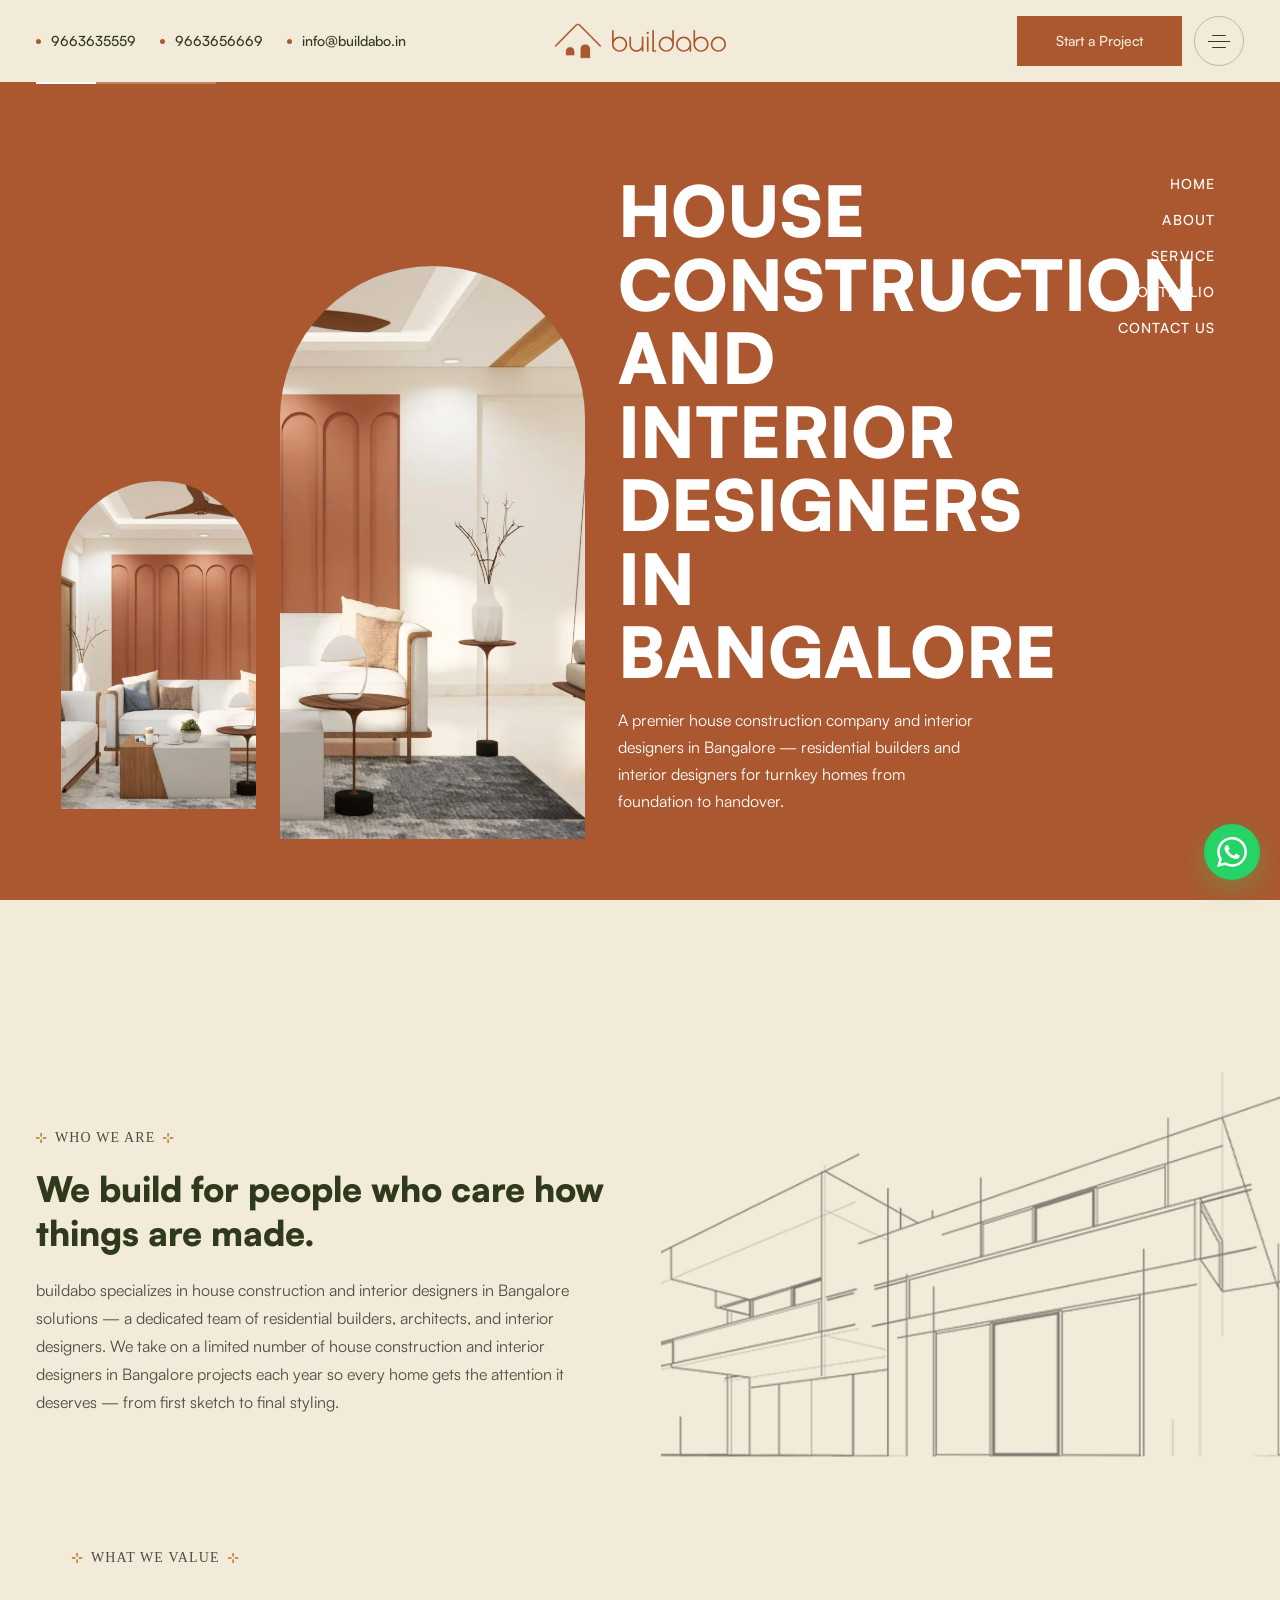
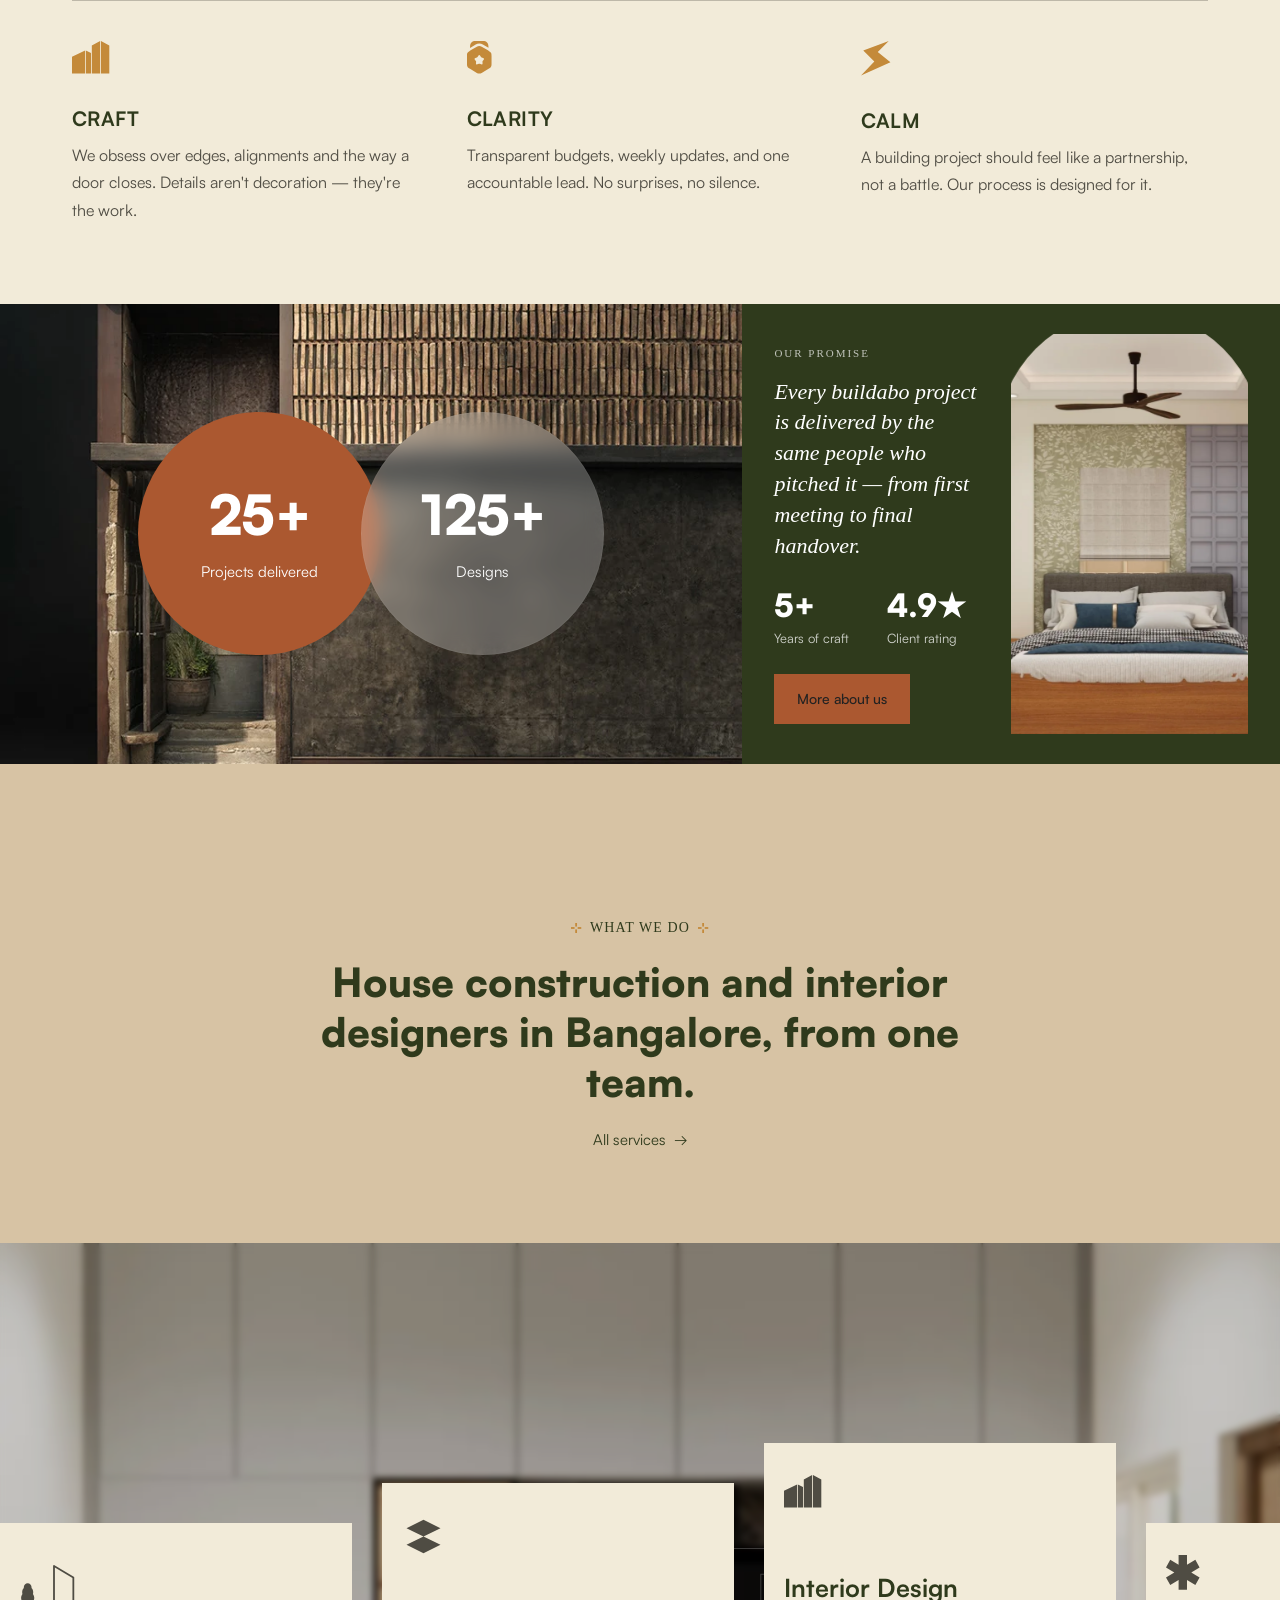
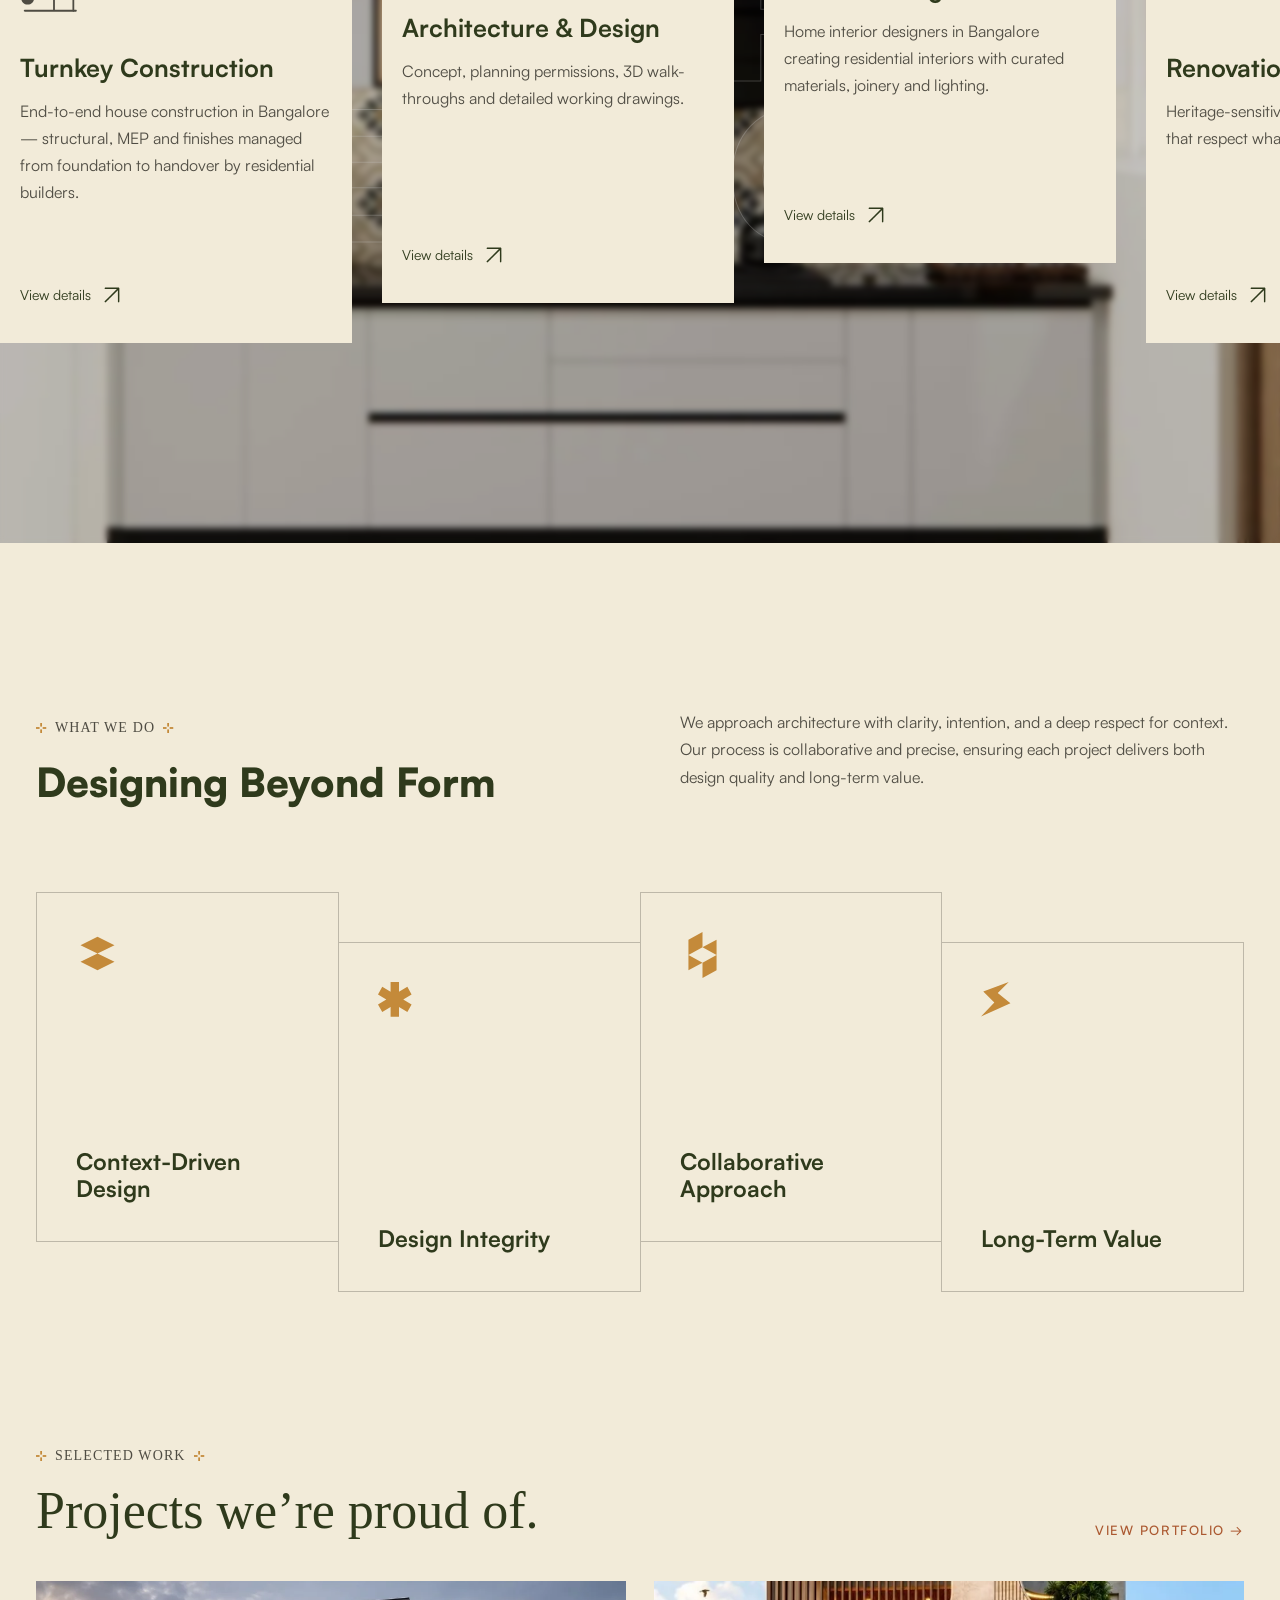
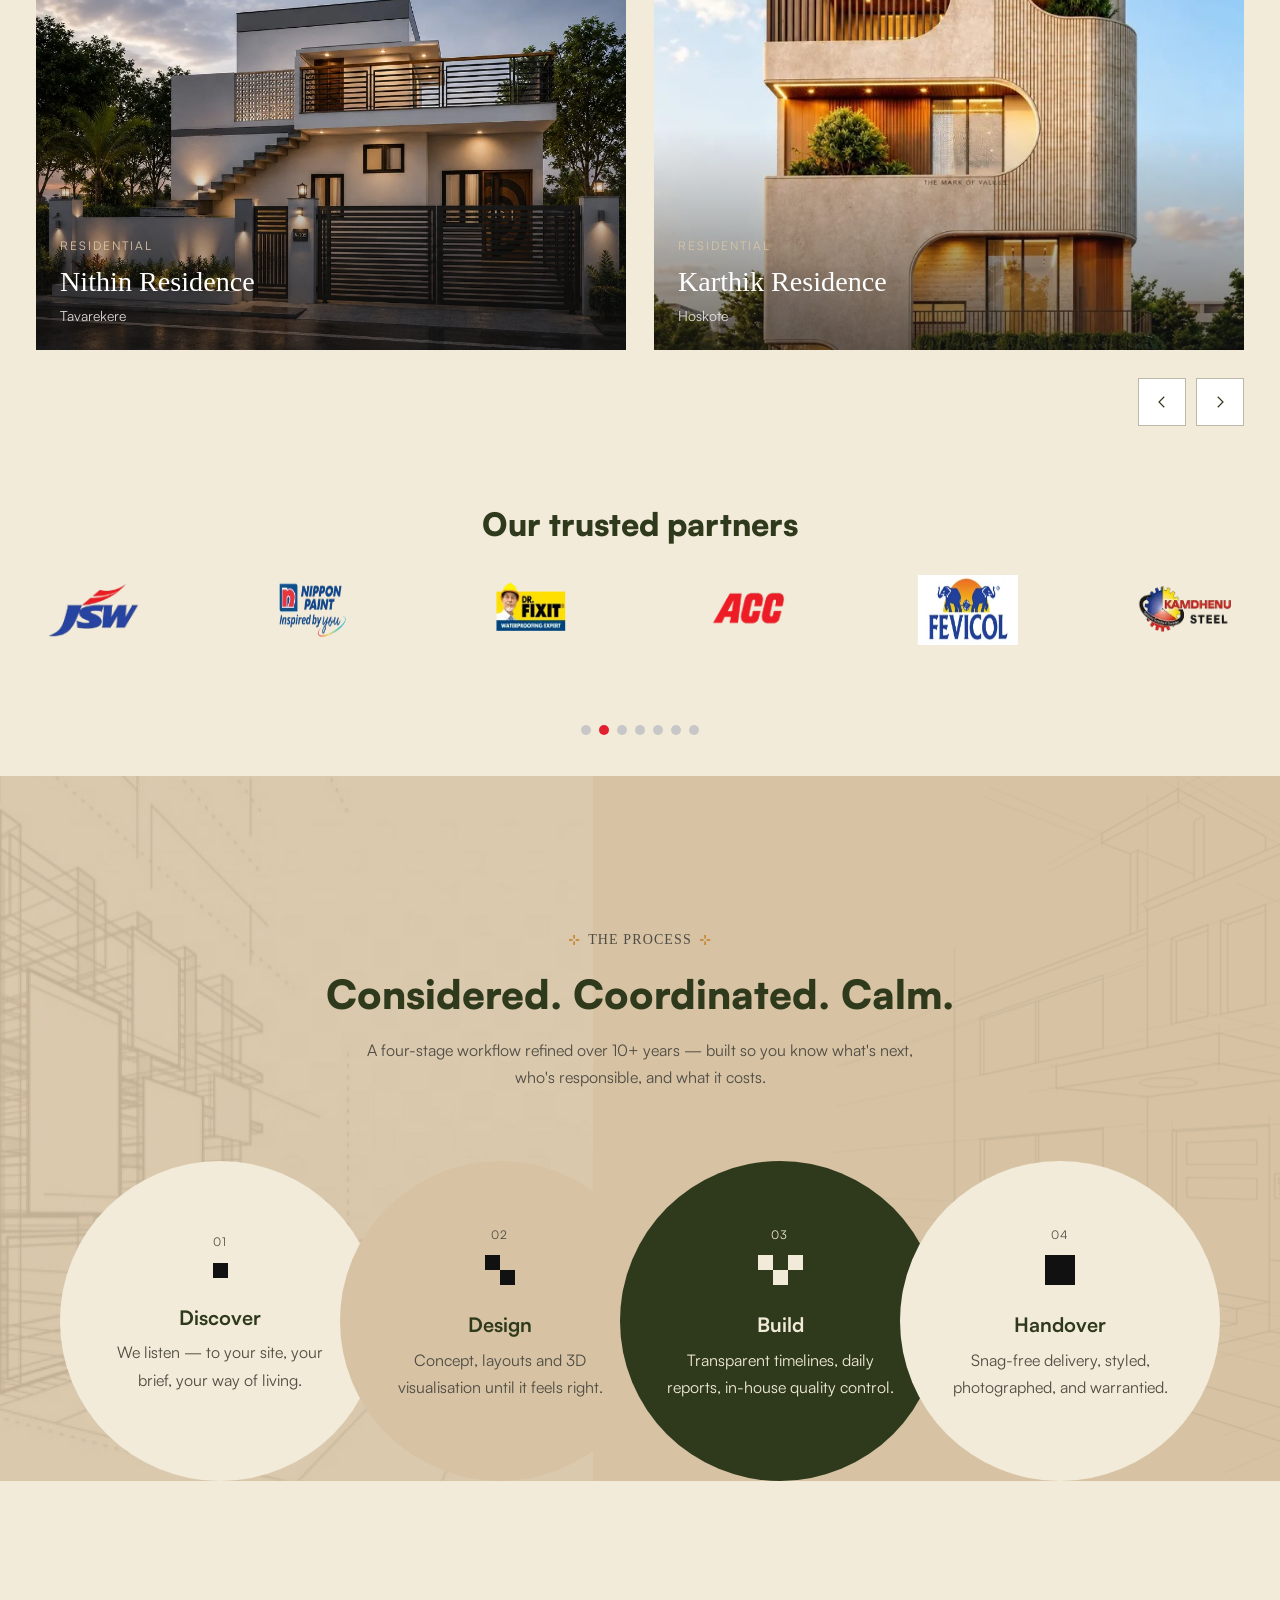
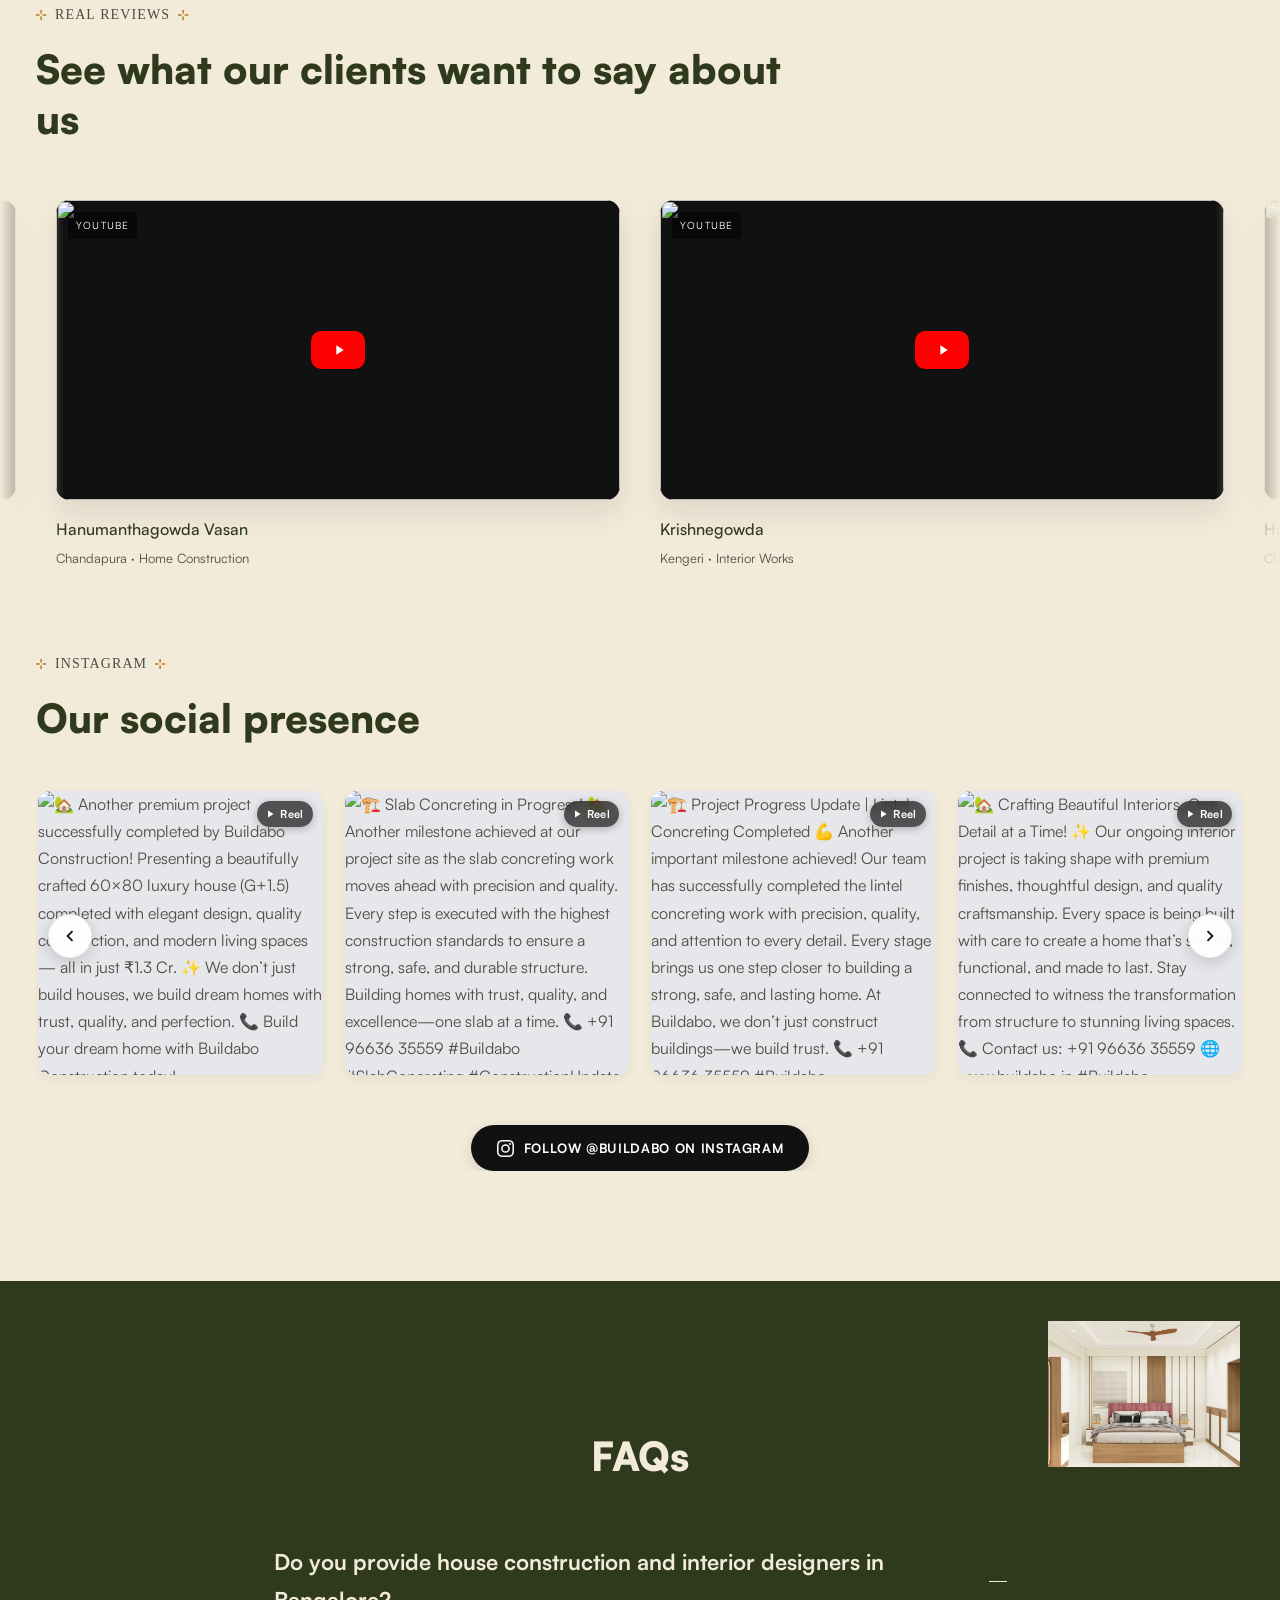
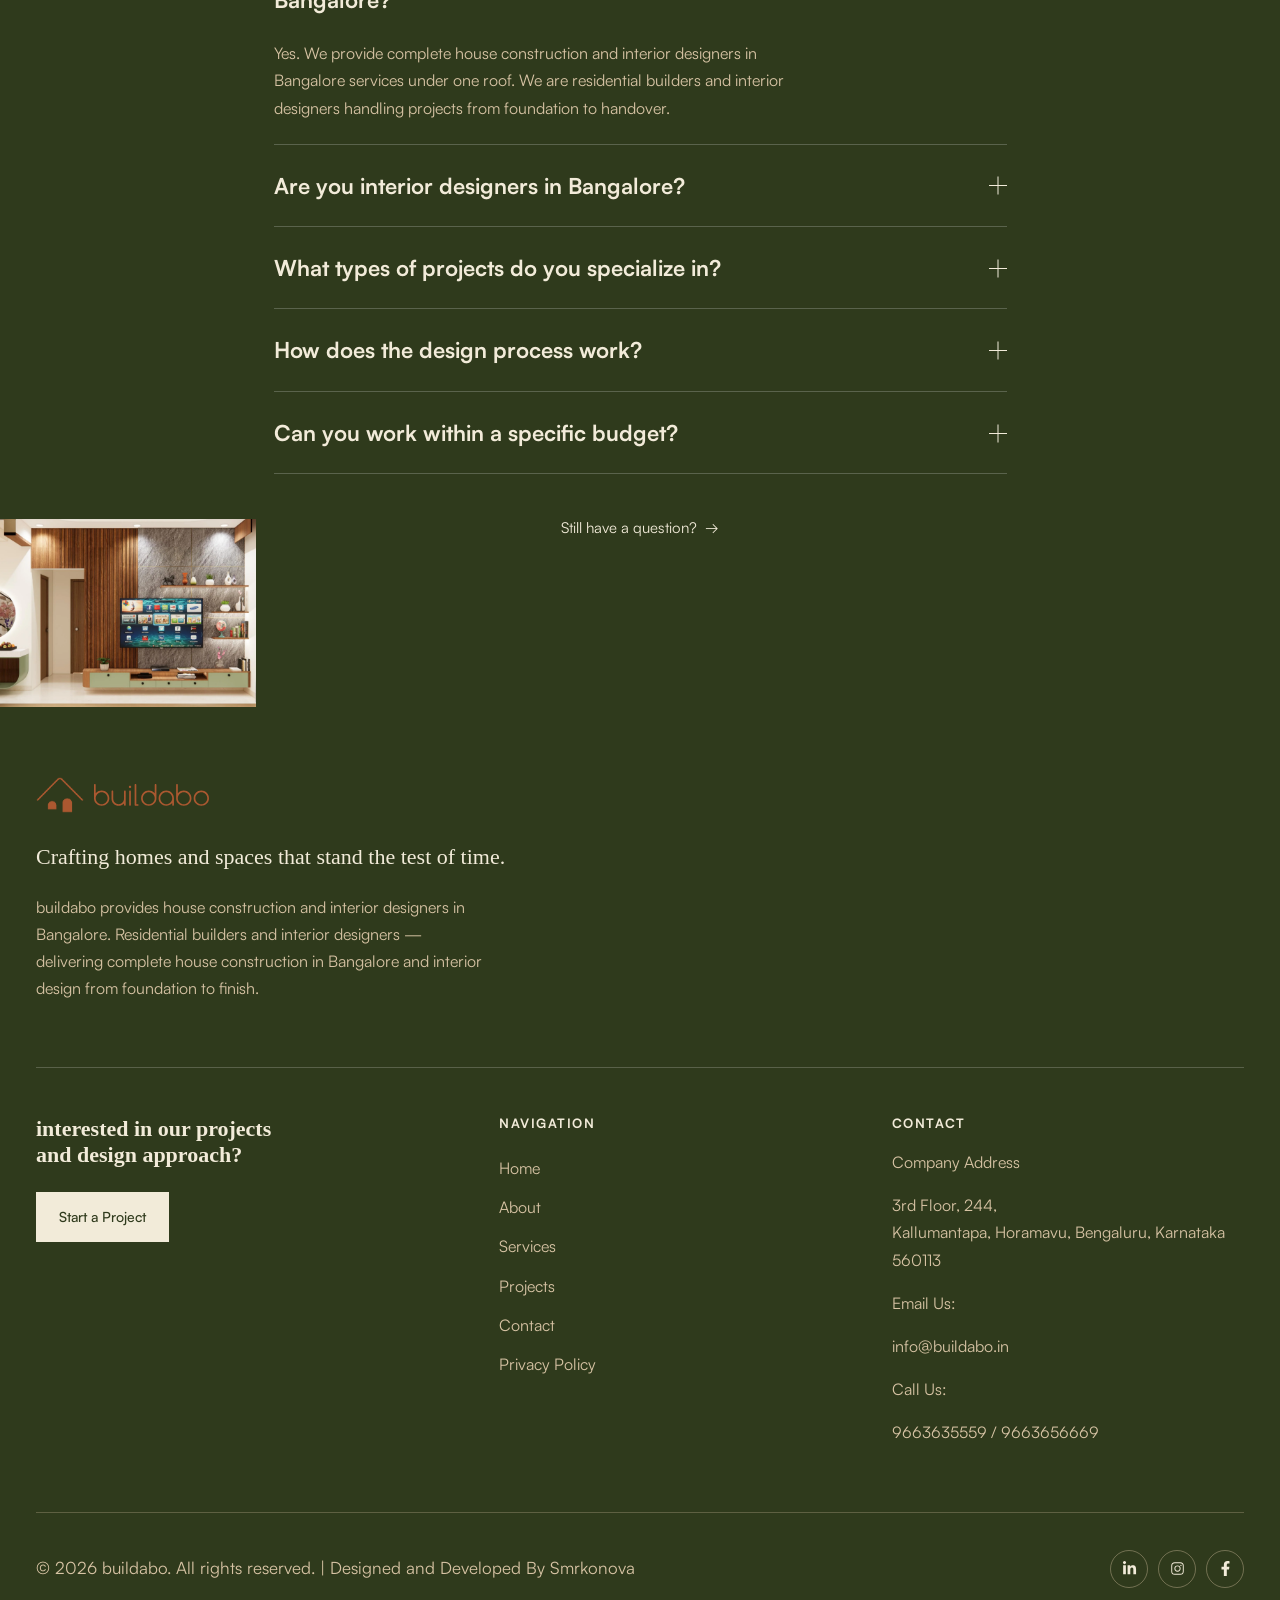
==== index.html @ 58cd584d "Show all live reels with direct Instagram CDN links and video badges" ====
<!DOCTYPE html>
<html lang="en">

<head>
  <meta charset="UTF-8" />
  <meta name="viewport" content="width=device-width, initial-scale=1.0" />
  <title>House Construction and Interior Designers in Bangalore | buildabo</title>
  <meta name="description"
    content="A premier house construction company and interior designers in Bangalore. buildabo delivers turnkey house construction in Bangalore and interior design from foundation to finish — 100+ projects." />
  <meta name="keywords"
    content="house construction and interior designers in Bangalore, house construction in Bangalore, interior designers in Bangalore, home construction in Bangalore, house construction company in Bangalore, residential construction company Bangalore, residential builders in Bangalore, interior designers in Bangalore, home interior designers in Bangalore, interior design company in Bangalore, home interior design Bangalore, buildabo" />
  <meta name="geo.region" content="IN-KA" />
  <meta name="geo.placename" content="Bengaluru" />
  <meta name="robots" content="index, follow, max-image-preview:large" />
  <meta name="author" content="buildabo" />
  <meta name="theme-color" content="#AB5830" />
  <link rel="canonical" href="https://buildabo.in/" />
  <link rel="icon" href="favicon.ico" sizes="any" />
  <link rel="icon" type="image/svg+xml" href="assets/favicon.svg" />
  <link rel="icon" type="image/png" sizes="32x32" href="assets/favicon-32.png" />
  <link rel="icon" type="image/png" sizes="48x48" href="assets/favicon-48.png" />
  <link rel="apple-touch-icon" href="assets/apple-touch-icon.png" />
  <meta property="og:type" content="website" />
  <meta property="og:site_name" content="buildabo" />
  <meta property="og:locale" content="en_IN" />
  <meta property="og:url" content="https://buildabo.in/" />
  <meta property="og:title" content="House Construction and Interior Designers in Bangalore | buildabo" />
  <meta property="og:description"
    content="House construction and interior designers in Bangalore from one team. A premier home construction company and interior design firm." />
  <meta property="og:image" content="https://buildabo.in/assets/logo.png" />
  <meta name="twitter:card" content="summary_large_image" />
  <meta name="twitter:title" content="House Construction and Interior Designers in Bangalore | buildabo" />
  <meta name="twitter:description"
    content="House construction and interior designers in Bangalore. Home construction and interior design from one company." />
  <meta name="twitter:image" content="https://buildabo.in/assets/logo.png" />

  <link rel="preload" as="image" href="assets/hero-1.webp?v=pdf1" fetchpriority="high" />

  <link rel="preconnect" href="https://cdn.jsdelivr.net" />

  <script>
    (function () { var m = window.matchMedia("(max-width:767px)").matches; window.__buildaboMobile = m; function p(h) { var l = document.createElement("link"); l.rel = "preload"; l.as = "script"; l.href = h; document.head.appendChild(l); } if (!m) { p("https://cdn.jsdelivr.net/npm/gsap@3.12.5/dist/gsap.min.js"); p("https://cdn.jsdelivr.net/npm/gsap@3.12.5/dist/ScrollTrigger.min.js"); p("https://cdn.jsdelivr.net/npm/lenis@1.1.20/dist/lenis.min.js"); } })();
  </script>
   
  <link rel="stylesheet" href="css/swiper.css">
  <link rel="stylesheet" href="css/style.css?v=adform26" />
</head>
<style>
  .trustedSwiper .swiper-pagination-bullet {
    width: 10px;
    height: 10px;
    opacity: 1;
    background: #c7c7c7;
  }

  .trustedSwiper .swiper-pagination-bullet-active {
    background: #e21f2f;
  }

  #slidetrust {
    height: 30vh;
    width: 100%;
  }

  .trustedSwiper {
    height: 70%;
  }

  #trustheader {
    margin-bottom: 1.2rem;

  }

  #trustheader>h2 {
    font-size: 32px !important;
  }

  .trustedSwiper>.swiper-wrapper>.swiper-slide>#trust-img {
    height: 50%;
  }

  #trust-img>img {
    height: 70px;
    width: 100px;
    opacity: 100%;
  }

  @media (max-width:450px) {
    .trustedSwiper>.swiper-wrapper>.swiper-slide>#trust-img {
      height: 60%;
    }

    #slidetrust {
      height: 40vh;
      width: 100%;
    }


  }
</style>

<body class="font-dm bg-white text-body">
  <div data-chrome="sticky"></div>

  <div data-chrome="mobile"></div>

  <div data-scroll-container>
    <section class="hero">
      <header data-chrome="top"></header>
      <div class="hero-stage">
        <div class="swiper hero-swiper">
          <div class="swiper-wrapper">
            <div class="swiper-slide hero-slide-windows">
              <div class="hero-windows" aria-hidden="true">
                <div class="hero-window hero-window--sm"><img src="assets/hero-1.webp?v=pdf1"
                    alt="Home interior design in Bangalore by buildabo interior designers" width="800" height="1000"
                    fetchpriority="high" decoding="async" /></div>
                <div class="hero-window hero-window--lg"><img src="assets/hero-1.webp?v=pdf1" alt="" width="800"
                    height="1000" decoding="async" /></div>
              </div>
              <div class="slide-copy sm:mt-4">
                <h1>House Construction and <br> Interior Designers in Bangalore</h1>
                <p>A premier house construction company and interior designers in Bangalore — residential builders
                  and interior designers for turnkey homes from foundation to handover.</p>
              </div>
            </div>
            <div class="swiper-slide hero-slide-split">
              <div class="hero-split">
                <div class="hero-split-copy">
                  <div class="slide-copy">
                    <h2>DESIGN WITH<br />INTENTION</h2>
                    <p>Every project begins with listening — to the site, the client, and the surrounding environment.
                    </p>
                  </div>
                </div>
                <div class="hero-split-media">
                  <img src="assets/hero-2.webp?v=pdf1"
                    alt="Home interior designers in Bangalore — residential interior design by buildabo" loading="lazy"
                    decoding="async" />
                </div>
                <svg class="hero-split-mark" viewBox="0 0 1440 320" preserveAspectRatio="none" aria-hidden="true">
                  <path d="M-40 210 C 160 40, 280 300, 460 150 S 780 40, 980 210 S 1280 40, 1480 180" fill="none"
                    stroke="currentColor" stroke-width="70" stroke-linecap="round" />
                </svg>
              </div>
            </div>
            <div class="swiper-slide hero-slide-forest">
              <div class="hero-windows hero-windows--forest" aria-hidden="true">
                <div class="hero-window hero-window--sm"><img src="assets/hero-3.webp?v=pdf1"
                    alt="House construction and interior design in Bangalore by buildabo" loading="lazy"
                    decoding="async" /></div>
                <div class="hero-window hero-window--lg"><img src="assets/hero-3.webp?v=pdf1" alt="" loading="lazy"
                    decoding="async" /></div>
              </div>
              <div class="slide-copy sm:mt-4">
                <p class="forest-kicker">House construction and interior designers in Bangalore</p>
                <h2>We build spaces that <em>feel like home.</em></h2>
                <p>Delivering house construction and interior designers in Bangalore services — turnkey houses, villas, and home
                  interior design across Bangalore.</p>
              </div>
            </div>
          </div>
          <div class="swiper-pagination hero-pagination"></div>
        </div>
        <nav class="hero-nav" data-chrome="hero-nav" aria-label="Primary"></nav>
      </div>
    </section>

    <section id="about" class="about-section">
      <div class="about-grid">
        <div class="about-copy">
          <div class="sub-label js-fade">
            <svg width="11" height="10" viewBox="0 0 11 10" fill="none">
              <rect x="4.23" width="1.78" height="3.57" fill="black" />
              <rect x="4.23" y="6.41" width="1.78" height="3.57" fill="black" />
              <rect x="6.68" y="4.1" width="3.57" height="1.78" fill="black" />
              <rect y="4.1" width="3.57" height="1.78" fill="black" />
            </svg>
            Who we are
            <svg width="11" height="10" viewBox="0 0 11 10" fill="none">
              <rect x="4.23" width="1.78" height="3.57" fill="black" />
              <rect x="4.23" y="6.41" width="1.78" height="3.57" fill="black" />
              <rect x="6.68" y="4.1" width="3.57" height="1.78" fill="black" />
              <rect y="4.1" width="3.57" height="1.78" fill="black" />
            </svg>
          </div>
          <h2 class="about-heading js-fade">We build for people who care how things are made.</h2>
          <p class="about-lead js-fade" data-delay="0.15">buildabo specializes in house construction and interior designers in Bangalore solutions — a dedicated team of residential builders, architects, and interior designers. We take on a limited number of house construction and interior designers in Bangalore projects each year so every home gets the attention it deserves — from first sketch to final styling.</p>
        </div>
        <figure class="about-visual">
          <div class="reveal" data-dir="center" data-dur="3" data-delay="0.2">
            <img src="assets/about-deco.webp?v=webp1" alt="Residential interior designers in Bangalore — buildabo" />
          </div>

        </figure>
      </div>
      <div class="about-values">
        <div class="sub-label js-fade">
          <svg width="11" height="10" viewBox="0 0 11 10" fill="none">
            <rect x="4.23" width="1.78" height="3.57" fill="black" />
            <rect x="4.23" y="6.41" width="1.78" height="3.57" fill="black" />
            <rect x="6.68" y="4.1" width="3.57" height="1.78" fill="black" />
            <rect y="4.1" width="3.57" height="1.78" fill="black" />
          </svg>
          What we value
          <svg width="11" height="10" viewBox="0 0 11 10" fill="none">
            <rect x="4.23" width="1.78" height="3.57" fill="black" />
            <rect x="4.23" y="6.41" width="1.78" height="3.57" fill="black" />
            <rect x="6.68" y="4.1" width="3.57" height="1.78" fill="black" />
            <rect y="4.1" width="3.57" height="1.78" fill="black" />
          </svg>
        </div>
        <div class="about-features">
          <div class="js-fade" data-delay="0.2">
            <svg width="38" height="33" viewBox="0 0 38 33" fill="none">
              <path
                d="M19.811 4.443L28.142 0V32.377H19.811V4.443ZM28.976 0.001V32.378H37.308V4.443L28.976 0.001ZM0 32.377H13.071V9.375L0 15.736V32.377ZM13.866 32.377H18.978V12.101L13.866 9.375V32.377Z"
                fill="black" />
            </svg>
            <h3>Craft</h3>
            <p>We obsess over edges, alignments and the way a door closes. Details aren't decoration — they're the work.
            </p>
          </div>
          <div class="js-fade" data-delay="0.3">
            <svg width="25" height="33" viewBox="0 0 25 33" fill="none">
              <path
                d="M21.47 5.67V6.87L15.86 3.54c-2.12-1.25-5.08-1.25-7.19 0L3.07 6.89V5.67C3.07 2.02 5.02 0 8.58 0h7.38c3.56 0 5.51 2.02 5.51 5.67z"
                fill="black" />
              <path
                d="M21.52 9.7l-.22-.11-2.15-1.27-4.47-2.65c-1.36-.81-3.45-.81-4.81 0L5.4 8.3 3.25 9.6l-.29.15C.19 11.67 0 12.03 0 15.1v7.34c0 3.07.19 3.43 3.02 5.4l6.84 4.05c.68.42 1.54.6 2.41.6.85 0 1.73-.2 2.41-.6l6.9-4.1c2.79-1.92 2.96-2.26 2.96-5.35v-7.34c0-3.07-.19-3.43-3.02-5.4zM16.69 18.69l-.97 1.22c-.16.18-.27.52-.25.76l.1 1.56c.06.96-.6 1.45-1.47 1.1l-1.41-.58c-.22-.08-.59-.08-.81 0l-1.41.57c-.87.36-1.54-.15-1.47-1.1l.09-1.56c.02-.24-.1-.59-.25-.76l-.98-1.21c-.6-.73-.33-1.54.57-1.79l1.47-.39c.24-.07.51-.29.63-.49l.82-1.3c.51-.81 1.32-.81 1.84 0l.82 1.3c.13.21.41.42.63.49l1.47.39c.9.24 1.17 1.06.57 1.79z"
                fill="black" />
            </svg>
            <h3>Clarity</h3>
            <p>Transparent budgets, weekly updates, and one accountable lead. No surprises, no silence.</p>
          </div>
          <div class="js-fade" data-delay="0.4">
            <svg width="30" height="35" viewBox="0 0 30 35" fill="none">
              <path d="M27.78 0L2.27 9.53 13.33 20.6 0 34.57l29.44-13.28-12.68-10.2L27.78 0z" fill="black" />
            </svg>
            <h3>Calm</h3>
            <p>A building project should feel like a partnership, not a battle. Our process is designed for it.</p>
          </div>
        </div>
      </div>
    </section>

    <section class="stats-section" aria-label="buildabo at a glance">
      <div class="stats-grid">
        <div class="stats-left">
          <div class="stat-circle solid">
            <div class="counter-num"><span data-counter="25">1</span>+</div>
            <div class="counter-title">Projects delivered</div>
          </div>
          <div class="stat-circle glass">
            <div class="counter-num"><span data-counter="125">1</span>+</div>
            <div class="counter-title">Designs</div>
          </div>
        </div>
        <div class="stats-right">
          <div class="stats-copy">
            <div>
              <p class="stats-kicker js-fade" data-y="30">Our promise</p>
              <h3 class="js-fade" data-y="30">Every buildabo project is delivered by the same people who pitched it —
                from first meeting to final handover.</h3>
              <div class="stats-mini js-fade" data-y="30">
                <div>
                  <div class="counter-num"><span data-counter="5">1</span>+</div>
                  <div class="counter-title">Years of craft</div>
                </div>
                <div>
                  <div class="counter-num"><span data-counter="4.9">1</span>★</div>
                  <div class="counter-title">Client rating</div>
                </div>
              </div>
            </div>
            <a href="about.html" class="btn js-fade" data-y="30">More about us</a>
          </div>
          <div class="stats-photo">
            <div class="reveal h-full" data-dir="left" data-dur="1.2" data-delay="0.75">
              <img src="assets/about-portrait.webp?v=pdf1" alt="Bedroom interior by buildabo in Bangalore"
                class="w-full h-full object-cover rounded-t-full" />
            </div>
          </div>
        </div>
      </div>
    </section>

    <section id="services" class="services-section">
      <div class="services-intro">
        <div class="container-site text-center">
          <div class="sub-label justify-center">
            <svg width="11" height="10" viewBox="0 0 11 10" fill="none">
              <rect x="4.23" width="1.78" height="3.57" fill="black" />
              <rect x="4.23" y="6.41" width="1.78" height="3.57" fill="black" />
              <rect x="6.68" y="4.1" width="3.57" height="1.78" fill="black" />
              <rect y="4.1" width="3.57" height="1.78" fill="black" />
            </svg>
            what we do
            <svg width="11" height="10" viewBox="0 0 11 10" fill="none">
              <rect x="4.23" width="1.78" height="3.57" fill="black" />
              <rect x="4.23" y="6.41" width="1.78" height="3.57" fill="black" />
              <rect x="6.68" y="4.1" width="3.57" height="1.78" fill="black" />
              <rect y="4.1" width="3.57" height="1.78" fill="black" />
            </svg>
          </div>
          <h2>House construction and interior designers in Bangalore, from one team.</h2>
          <a href="services.html">All services <span aria-hidden="true">→</span></a>
        </div>
      </div>
      <div class="services-stage">
        <h2 class="services-title">Our Services</h2>
        <div class="service-track">
          <article class="service-card">
            <div class="card-icon">
              <svg width="58" height="59" viewBox="0 0 58 59" fill="none">
                <path
                  d="M7.68 49.62C4.06 49.62 1.12 46.62 1.12 42.95c0-1.46.46-2.87 1.32-4.01-.18-.55-.27-1.14-.27-1.74 0-1.56.63-3.03 1.73-4.08-.07-.29-.11-.61-.11-.92 0-2.17 1.75-3.95 3.89-3.95 2.14 0 3.89 1.77 3.89 3.95 0 .31-.04.62-.11.92 1.1 1.05 1.74 2.53 1.74 4.08 0 .59-.09 1.18-.27 1.74.85 1.15 1.32 2.55 1.32 4.01-.02 3.68-2.95 6.67-6.57 6.67z" />
                <path
                  d="M53.35 56.64c-.5 0-.9-.42-.9-.92V23.1L34.9 12.6v42.04c0 .51-.41.92-.9.92s-.91-.41-.91-.92V11c0-.33.17-.64.45-.8.28-.17.63-.16.9 0l19.35 11.59c.28.17.45.47.45.79v33.13c0 .5-.41.93-.9.93z" />
                <path d="M55.9 56.64H4.67c-.5 0-.9-.42-.9-.92s.4-.92.9-.92h51.22c.5 0 .91.41.91.92s-.4.92-.9.92z" />
              </svg>
            </div>
            <h3>Turnkey Construction</h3>
            <p class="description">End-to-end house construction in Bangalore — structural, MEP and finishes managed
              from foundation to handover by residential builders.</p>
            <div class="details">
              <ul>
                <li>Structural, MEP and finishes</li>
                <li>Managed from foundation to handover</li>
                <li>End-to-end home construction in Bangalore</li>
              </ul>
            </div>
            <a href="services.html#turnkey" class="card-link" tabindex="-1">View details
              <svg width="32" height="32" viewBox="0 0 32 32" fill="none">
                <path
                  d="M8.987 8.686c-.301.186-.374.311-.374.649 0 .257.023.334.134.452.289.31-.078.293 6.277.293h5.856l-6.133 6.133-6.134 6.134v.315c0 .264.023.34.134.459.268.287.608.369.896.216.079-.042 2.868-2.802 6.197-6.134l6.053-6.057.027 5.916.027 5.916.133.143c.389.416.942.374 1.227-.094.104-.171.106-.282.106-7.027s-.002-6.856-.106-7.027a.983.983 0 0 0-.28-.28c-.171-.104-.282-.106-7.027-.106-6.579 0-6.86.004-7.013.099" />
              </svg>
            </a>
          </article>
          <article class="service-card">
            <div class="card-icon">
              <svg width="43" height="43" viewBox="0 0 43 43" fill="none">
                <path
                  d="M4.49 13.19L21.5 4.87l17.01 8.31L21.5 21.5 4.49 13.19zm0 16.63L21.5 38.13l17.01-8.31L21.5 21.5 4.49 29.81z" />
              </svg>
            </div>
            <h3>Architecture &amp; Design</h3>
            <p class="description">Concept, planning permissions, 3D walk-throughs and detailed working drawings.</p>
            <div class="details">
              <ul>
                <li>Concept</li>
                <li>Planning permissions</li>
                <li>3D walk-throughs</li>
                <li>Detailed working drawings</li>
              </ul>
            </div>
            <a href="services.html#architecture" class="card-link" tabindex="-1">View details
              <svg width="32" height="32" viewBox="0 0 32 32" fill="none">
                <path
                  d="M8.987 8.686c-.301.186-.374.311-.374.649 0 .257.023.334.134.452.289.31-.078.293 6.277.293h5.856l-6.133 6.133-6.134 6.134v.315c0 .264.023.34.134.459.268.287.608.369.896.216.079-.042 2.868-2.802 6.197-6.134l6.053-6.057.027 5.916.027 5.916.133.143c.389.416.942.374 1.227-.094.104-.171.106-.282.106-7.027s-.002-6.856-.106-7.027a.983.983 0 0 0-.28-.28c-.171-.104-.282-.106-7.027-.106-6.579 0-6.86.004-7.013.099" />
              </svg>
            </a>
          </article>
          <article class="service-card">
            <div class="card-icon">
              <svg width="38" height="33" viewBox="0 0 38 33" fill="none">
                <path
                  d="M19.811 4.443L28.142 0V32.377H19.811V4.443ZM28.976 0.001V32.378H37.308V4.443L28.976 0.001ZM0 32.377H13.071V9.375L0 15.736V32.377ZM13.866 32.377H18.978V12.101L13.866 9.375V32.377Z" />
              </svg>
            </div>
            <h3>Interior Design</h3>
            <p class="description">Home interior designers in Bangalore creating residential interiors with curated
              materials, joinery and lighting.</p>
            <div class="details">
              <ul>
                <li>Bespoke home interiors</li>
                <li>Villas and apartments</li>
                <li>Joinery and lighting</li>
                <li>Turnkey interiors</li>
              </ul>
            </div>
            <a href="services.html#interiors" class="card-link" tabindex="-1">View details
              <svg width="32" height="32" viewBox="0 0 32 32" fill="none">
                <path
                  d="M8.987 8.686c-.301.186-.374.311-.374.649 0 .257.023.334.134.452.289.31-.078.293 6.277.293h5.856l-6.133 6.133-6.134 6.134v.315c0 .264.023.34.134.459.268.287.608.369.896.216.079-.042 2.868-2.802 6.197-6.134l6.053-6.057.027 5.916.027 5.916.133.143c.389.416.942.374 1.227-.094.104-.171.106-.282.106-7.027s-.002-6.856-.106-7.027a.983.983 0 0 0-.28-.28c-.171-.104-.282-.106-7.027-.106-6.579 0-6.86.004-7.013.099" />
              </svg>
            </a>
          </article>
          <article class="service-card">
            <div class="card-icon">
              <svg width="34" height="35" viewBox="0 0 34 35" fill="none">
                <path
                  d="M33.58 12.42L29.34 4.82 20.99 9.82V0H12.59v9.82L4.24 4.82 0 12.42l8.32 4.98L0 22.38l4.24 7.6 8.36-5V34.8h8.39v-9.82l8.36 5 4.23-7.6-8.32-4.98 8.32-4.98z" />
              </svg>
            </div>
            <h3>Renovations</h3>
            <p class="description">Heritage-sensitive and modern renovations that respect what's there and elevate it.
            </p>
            <div class="details">
              <ul>
                <li>Heritage-sensitive renovations</li>
                <li>Modern renovations</li>
                <li>Respect what's there</li>
                <li>Elevate the existing</li>
              </ul>
            </div>
            <a href="services.html#renovations" class="card-link" tabindex="-1">View details
              <svg width="32" height="32" viewBox="0 0 32 32" fill="none">
                <path
                  d="M8.987 8.686c-.301.186-.374.311-.374.649 0 .257.023.334.134.452.289.31-.078.293 6.277.293h5.856l-6.133 6.133-6.134 6.134v.315c0 .264.023.34.134.459.268.287.608.369.896.216.079-.042 2.868-2.802 6.197-6.134l6.053-6.057.027 5.916.027 5.916.133.143c.389.416.942.374 1.227-.094.104-.171.106-.282.106-7.027s-.002-6.856-.106-7.027a.983.983 0 0 0-.28-.28c-.171-.104-.282-.106-7.027-.106-6.579 0-6.86.004-7.013.099" />
              </svg>
            </a>
          </article>
          <article class="service-card">
            <div class="card-icon">
              <svg width="25" height="33" viewBox="0 0 25 33" fill="none">
                <path
                  d="M21.47 5.67V6.87L15.86 3.54c-2.12-1.25-5.08-1.25-7.19 0L3.07 6.89V5.67C3.07 2.02 5.02 0 8.58 0h7.38c3.56 0 5.51 2.02 5.51 5.67z" />
                <path
                  d="M21.52 9.7l-.22-.11-2.15-1.27-4.47-2.65c-1.36-.81-3.45-.81-4.81 0L5.4 8.3 3.25 9.6l-.29.15C.19 11.67 0 12.03 0 15.1v7.34c0 3.07.19 3.43 3.02 5.4l6.84 4.05c.68.42 1.54.6 2.41.6.85 0 1.73-.2 2.41-.6l6.9-4.1c2.79-1.92 2.96-2.26 2.96-5.35v-7.34c0-3.07-.19-3.43-3.02-5.4zM16.69 18.69l-.97 1.22c-.16.18-.27.52-.25.76l.1 1.56c.06.96-.6 1.45-1.47 1.1l-1.41-.58c-.22-.08-.59-.08-.81 0l-1.41.57c-.87.36-1.54-.15-1.47-1.1l.09-1.56c.02-.24-.1-.59-.25-.76l-.98-1.21c-.6-.73-.33-1.54.57-1.79l1.47-.39c.24-.07.51-.29.63-.49l.82-1.3c.51-.81 1.32-.81 1.84 0l.82 1.3c.13.21.41.42.63.49l1.47.39c.9.24 1.17 1.06.57 1.79z" />
              </svg>
            </div>
            <h3>Project Management</h3>
            <p class="description">A single point of accountability — schedules, budgets, vendors, quality.</p>
            <div class="details">
              <ul>
                <li>Single point of accountability</li>
                <li>Schedules</li>
                <li>Budgets</li>
                <li>Vendors and quality</li>
              </ul>
            </div>
            <a href="services.html#management" class="card-link" tabindex="-1">View details
              <svg width="32" height="32" viewBox="0 0 32 32" fill="none">
                <path
                  d="M8.987 8.686c-.301.186-.374.311-.374.649 0 .257.023.334.134.452.289.31-.078.293 6.277.293h5.856l-6.133 6.133-6.134 6.134v.315c0 .264.023.34.134.459.268.287.608.369.896.216.079-.042 2.868-2.802 6.197-6.134l6.053-6.057.027 5.916.027 5.916.133.143c.389.416.942.374 1.227-.094.104-.171.106-.282.106-7.027s-.002-6.856-.106-7.027a.983.983 0 0 0-.28-.28c-.171-.104-.282-.106-7.027-.106-6.579 0-6.86.004-7.013.099" />
              </svg>
            </a>
          </article>
          <article class="service-card">
            <div class="card-icon">
              <svg width="45" height="46" viewBox="0 0 45 46" fill="none">
                <path d="M22.5 30.66V46L36.56 38.33V23L22.5 30.66z" />
                <path d="M22.5 0L8.44 7.66V23v15.34L22.5 30.66 8.44 23 22.5 15.33V0z" />
                <path d="M22.5 15.34L36.56 23V7.66L22.5 15.34z" />
              </svg>
            </div>
            <h3>Premium Fit-out</h3>
            <p class="description">Boutique , offices, retail and hospitality fit-outs built for brand and longevity.</p>
            <div class="details">
              <ul>
                <li>Boutique , offices</li>
                <li>Retail fit-outs</li>
                <li>Hospitality fit-outs</li>
                <li>Built for brand and longevity</li>
              </ul>
            </div>
            <a href="services.html#fitout" class="card-link" tabindex="-1">View details
              <svg width="32" height="32" viewBox="0 0 32 32" fill="none">
                <path
                  d="M8.987 8.686c-.301.186-.374.311-.374.649 0 .257.023.334.134.452.289.31-.078.293 6.277.293h5.856l-6.133 6.133-6.134 6.134v.315c0 .264.023.34.134.459.268.287.608.369.896.216.079-.042 2.868-2.802 6.197-6.134l6.053-6.057.027 5.916.027 5.916.133.143c.389.416.942.374 1.227-.094.104-.171.106-.282.106-7.027s-.002-6.856-.106-7.027a.983.983 0 0 0-.28-.28c-.171-.104-.282-.106-7.027-.106-6.579 0-6.86.004-7.013.099" />
              </svg>
            </a>
          </article>
        </div>
      </div>
    </section>


    <section class="values-section">
      <div class="container-site values-head">
        <div>
          <div class="sub-label">
            <svg width="11" height="10" viewBox="0 0 11 10" fill="none">
              <rect x="4.23" width="1.78" height="3.57" fill="black" />
              <rect x="4.23" y="6.41" width="1.78" height="3.57" fill="black" />
              <rect x="6.68" y="4.1" width="3.57" height="1.78" fill="black" />
              <rect y="4.1" width="3.57" height="1.78" fill="black" />
            </svg>
            what we do
            <svg width="11" height="10" viewBox="0 0 11 10" fill="none">
              <rect x="4.23" width="1.78" height="3.57" fill="black" />
              <rect x="4.23" y="6.41" width="1.78" height="3.57" fill="black" />
              <rect x="6.68" y="4.1" width="3.57" height="1.78" fill="black" />
              <rect y="4.1" width="3.57" height="1.78" fill="black" />
            </svg>
          </div>
          <h2 class="mt-4 text-[40px] leading-[1.25] max-[1199px]:text-[32px] max-[767px]:text-[20px]">Designing Beyond
            Form</h2>
        </div>
        <p class="max-w-[564px]">We approach architecture with clarity, intention, and a deep respect for context. Our
          process is collaborative and precise, ensuring each project delivers both design quality and long-term value.
        </p>
      </div>
      <div class="values-row">
        <div class="value-box js-fade" data-y="-20">
          <div class="box-inner">
            <div class="icon-box-icon">
              <svg width="43" height="43" viewBox="0 0 43 43" fill="none">
                <path
                  d="M4.49 13.19L21.5 4.87l17.01 8.31L21.5 21.5 4.49 13.19zm0 16.63L21.5 38.13l17.01-8.31L21.5 21.5 4.49 29.81z"
                  fill="black" />
              </svg>
            </div>
            <div>
              <h3>Context-Driven Design</h3>
              <p class="description">Every project begins with a careful understanding of place, culture and
                environment.</p>
            </div>
          </div>
        </div>
        <div class="value-box js-fade" data-delay="0.45" data-y="30">
          <div class="box-inner">
            <div class="icon-box-icon">
              <svg width="34" height="35" viewBox="0 0 34 35" fill="none">
                <path
                  d="M33.58 12.42L29.34 4.82 20.99 9.82V0H12.59v9.82L4.24 4.82 0 12.42l8.32 4.98L0 22.38l4.24 7.6 8.36-5V34.8h8.39v-9.82l8.36 5 4.23-7.6-8.32-4.98 8.32-4.98z"
                  fill="black" />
              </svg>
            </div>
            <div>
              <h3>Design Integrity</h3>
              <p class="description">We maintain consistency through thoughtful execution, balancing aesthetics,
                functionality, and precision in every design decision.</p>
            </div>
          </div>
        </div>
        <div class="value-box js-fade" data-delay="0.55" data-y="-30">
          <div class="box-inner">
            <div class="icon-box-icon">
              <svg width="45" height="46" viewBox="0 0 45 46" fill="none">
                <path d="M22.5 30.66V46L36.56 38.33V23L22.5 30.66z" fill="black" />
                <path d="M22.5 0L8.44 7.66V23v15.34L22.5 30.66 8.44 23 22.5 15.33V0z" fill="black" />
                <path d="M22.5 15.34L36.56 23V7.66L22.5 15.34z" fill="black" />
              </svg>
            </div>
            <div>
              <h3>Collaborative Approach</h3>
              <p class="description">Strong partnerships drive better outcomes, combining diverse perspectives to create
                meaningful and effective solutions.</p>
            </div>
          </div>
        </div>
        <div class="value-box js-fade" data-delay="0.65" data-y="-30">
          <div class="box-inner">
            <div class="icon-box-icon">
              <svg width="30" height="35" viewBox="0 0 30 35" fill="none">
                <path d="M27.78 0L2.27 9.53 13.33 20.6 0 34.57l29.44-13.28-12.68-10.2L27.78 0z" fill="black" />
              </svg>
            </div>
            <div>
              <h3>Long-Term Value</h3>
              <p class="description">Our work is designed to remain relevant over time, delivering sustainable impact
                through adaptable and enduring design.</p>
            </div>
          </div>
        </div>
      </div>
    </section>

    <section id="projects" class="project-showcase">
      <div class="container-site">
        <div class="project-head">
          <div>
            <div class="sub-label">
              <svg width="11" height="10" viewBox="0 0 11 10" fill="none">
                <rect x="4.23" width="1.78" height="3.57" fill="black" />
                <rect x="4.23" y="6.41" width="1.78" height="3.57" fill="black" />
                <rect x="6.68" y="4.1" width="3.57" height="1.78" fill="black" />
                <rect y="4.1" width="3.57" height="1.78" fill="black" />
              </svg>
              Selected work
              <svg width="11" height="10" viewBox="0 0 11 10" fill="none">
                <rect x="4.23" width="1.78" height="3.57" fill="black" />
                <rect x="4.23" y="6.41" width="1.78" height="3.57" fill="black" />
                <rect x="6.68" y="4.1" width="3.57" height="1.78" fill="black" />
                <rect y="4.1" width="3.57" height="1.78" fill="black" />
              </svg>
            </div>
            <h2>Projects we’re proud of.</h2>
          </div>
          <a href="portfolio.html" class="project-view-all">View portfolio <span aria-hidden="true">→</span></a>
        </div>
        <div class="swiper project-swiper">
          <div class="swiper-wrapper"></div>
        </div>
        <div class="project-controls">
          <button type="button" class="project-nav" data-project-prev aria-label="Previous project">
            <svg width="18" height="18" viewBox="0 0 24 24" fill="none">
              <path d="M15 5L8 12l7 7" stroke="currentColor" stroke-width="1.6" />
            </svg>
          </button>
          <button type="button" class="project-nav" data-project-next aria-label="Next project">
            <svg width="18" height="18" viewBox="0 0 24 24" fill="none">
              <path d="M9 5l7 7-7 7" stroke="currentColor" stroke-width="1.6" />
            </svg>
          </button>
        </div>
      </div>
    </section>

    <section class="w-full bg-white py-20 " id="slidetrust">


      <div class="text-center mb-20" id="trustheader">
        <h2>
          Our trusted partners
        </h2>
      </div>


      <div class="swiper trustedSwiper w-full px-8 md:px-20 h-auto">

        <div class="swiper-wrapper h-full">


          <div class="swiper-slide flex flex-col items-center justify-center">
            <div class="h-20 w-40 flex items-center justify-center" id="trust-img">
              <img src="./assets/kajaria-logo.webp" alt="iDecorwala"
                class="max-h-full max-w-full object-contain" />
            </div>
          </div>



          <div class="swiper-slide flex flex-col items-center justify-center">
            <div class="h-20 w-40 flex items-center justify-center" id="trust-img">
              <img src="./assets/jsw-logo.webp" alt="Artisan"
                class="max-h-full max-w-full object-contain" />
            </div>
          </div>


          <!-- Partner 3 -->
          <div class="swiper-slide flex flex-col items-center justify-center">
            <div class="h-20 w-40 flex items-center justify-center" id="trust-img">
              <img src="./assets/nippon_paint_logo-1668690725659656321db4e39.webp" alt="Nippon Paint"
                class="max-h-full max-w-full object-contain" />
            </div>
          </div>


          <!-- Partner 4 -->
          <div class="swiper-slide flex flex-col items-center justify-center">
            <div class="h-20 w-40 flex items-center justify-center" id="trust-img">
              <img src="./assets/drfixit-logo.webp" alt="Urban Ladder"
                class="max-h-full max-w-full object-contain" />
            </div>
          </div>


          <!-- Partner 5 -->
          <div class="swiper-slide flex flex-col items-center justify-center">
            <div class="h-20 w-40 flex items-center justify-center" id="trust-img">
              <img src="./assets/acc-logo.webp" alt="Spitze"
                class="max-h-full max-w-full object-contain" />
            </div>
          </div>


          <!-- Partner 6 -->
          <div class="swiper-slide flex flex-col items-center justify-center">
            <div class="h-20 w-40 flex items-center justify-center" id="trust-img">
              <img src="./assets/fev02.webp" alt="Fevicol" class="max-h-full max-w-full object-contain" />
            </div>
          </div>


          <!-- More partners -->
          <div class="swiper-slide flex flex-col items-center justify-center">
            <div class="h-20 w-40 flex items-center justify-center" id="trust-img">
              <img src="./assets/kamdhenu-logo.webp" alt="Partner" class="max-h-full max-w-full object-contain" />
            </div>
          </div>

        </div>

        <!-- Pagination -->
        <div class="swiper-pagination " id="trustpage"></div>

      </div>

    </section>

    <section class="process-wrap mt-0">
      <div class="container-site pt-[150px] max-[1199px]:pt-[100px] text-center relative z-[1]">
        <div class="sub-label justify-center">
          <svg width="11" height="10" viewBox="0 0 11 10" fill="none">
            <rect x="4.23" width="1.78" height="3.57" fill="black" />
            <rect x="4.23" y="6.41" width="1.78" height="3.57" fill="black" />
            <rect x="6.68" y="4.1" width="3.57" height="1.78" fill="black" />
            <rect y="4.1" width="3.57" height="1.78" fill="black" />
          </svg>
          The process
          <svg width="11" height="10" viewBox="0 0 11 10" fill="none">
            <rect x="4.23" width="1.78" height="3.57" fill="black" />
            <rect x="4.23" y="6.41" width="1.78" height="3.57" fill="black" />
            <rect x="6.68" y="4.1" width="3.57" height="1.78" fill="black" />
            <rect y="4.1" width="3.57" height="1.78" fill="black" />
          </svg>
        </div>
        <h2 class="mt-4 text-[40px] leading-[1.25] max-[1199px]:text-[32px] max-[767px]:text-[20px]">Considered.
          Coordinated. Calm.</h2>
        <p class="mx-auto mt-[18px] max-w-[560px]">A four-stage workflow refined over 10+ years — built so you know
          what's next, who's responsible, and what it costs.</p>
        <div class="process-cards mt-[70px] mb-0 max-[767px]:mt-10">
          <div class="process-card">
            <span class="process-step">01</span>
            <span class="process-icon" aria-hidden="true"><svg width="15" height="15" viewBox="0 0 15 15">
                <rect width="15" height="15" fill="#111" />
              </svg></span>
            <h3>Discover</h3>
            <p>We listen — to your site, your brief, your way of living.</p>
          </div>
          <div class="process-card">
            <span class="process-step">02</span>
            <span class="process-icon" aria-hidden="true"><svg width="30" height="30" viewBox="0 0 30 30">
                <rect width="15" height="15" fill="#111" />
                <rect x="15" y="15" width="15" height="15" fill="#111" />
              </svg></span>
            <h3>Design</h3>
            <p>Concept, layouts and 3D visualisation until it feels right.</p>
          </div>
          <div class="process-card dark">
            <span class="process-step">03</span>
            <span class="process-icon" aria-hidden="true"><svg width="45" height="30" viewBox="0 0 45 30">
                <path fill="white" d="M0 0H15V15H0V0ZM15 15H30V30H15V15ZM30 0H45V15H30V0Z" />
              </svg></span>
            <h3>Build</h3>
            <p>Transparent timelines, daily reports, in-house quality control.</p>
          </div>
          <div class="process-card">
            <span class="process-step">04</span>
            <span class="process-icon" aria-hidden="true"><svg width="30" height="30" viewBox="0 0 30 30">
                <rect width="15" height="15" fill="#111" />
                <rect x="15" width="15" height="15" fill="#111" />
                <rect y="15" width="15" height="15" fill="#111" />
                <rect x="15" y="15" width="15" height="15" fill="#111" />
              </svg></span>
            <h3>Handover</h3>
            <p>Snag-free delivery, styled, photographed, and warrantied.</p>
          </div>
        </div>
      </div>
    </section>

    <section id="clients" class="clients-section" aria-label="Real reviews">
      <div class="container-site">
        <div class="sub-label">
          <svg width="11" height="10" viewBox="0 0 11 10" fill="none">
            <rect x="4.23" width="1.78" height="3.57" fill="black" />
            <rect x="4.23" y="6.41" width="1.78" height="3.57" fill="black" />
            <rect x="6.68" y="4.1" width="3.57" height="1.78" fill="black" />
            <rect y="4.1" width="3.57" height="1.78" fill="black" />
          </svg>
          Real Reviews
          <svg width="11" height="10" viewBox="0 0 11 10" fill="none">
            <rect x="4.23" width="1.78" height="3.57" fill="black" />
            <rect x="4.23" y="6.41" width="1.78" height="3.57" fill="black" />
            <rect x="6.68" y="4.1" width="3.57" height="1.78" fill="black" />
            <rect y="4.1" width="3.57" height="1.78" fill="black" />
          </svg>
        </div>
        <h2 class="reviews-heading">See what our clients want to say about us</h2>
      </div>
      <div class="swiper review-video-swiper">
        <div class="swiper-wrapper">
          <div class="swiper-slide">
            <article class="review-video-card" data-yt="hsYx14Js6fM">
              <div class="review-video-frame yt-frame">
                <img class="review-video-still" src="https://i.ytimg.com/vi/hsYx14Js6fM/hq2.jpg" alt="" />
                <span class="review-platform">YouTube</span>
                <button type="button" class="review-video-play yt-play"
                  aria-label="Play YouTube review from Krishnegowda"><span><svg viewBox="0 0 24 24" aria-hidden="true">
                      <path fill="currentColor" d="M8 5v14l11-7z" />
                    </svg></span></button>
              </div>
              <div class="review-video-caption">
                <div class="review-video-who">Krishnegowda</div>
                <div class="review-video-where">Kengeri · Interior Works</div>
              </div>
            </article>
          </div>
          <div class="swiper-slide">
            <article class="review-video-card" data-yt="g-u7xOCLI2U">
              <div class="review-video-frame yt-frame">
                <img class="review-video-still" src="https://i.ytimg.com/vi/g-u7xOCLI2U/hq2.jpg" alt="" />
                <span class="review-platform">YouTube</span>
                <button type="button" class="review-video-play yt-play"
                  aria-label="Play YouTube review from Hanumanthagowda Vasan"><span><svg viewBox="0 0 24 24"
                      aria-hidden="true">
                      <path fill="currentColor" d="M8 5v14l11-7z" />
                    </svg></span></button>
              </div>
              <div class="review-video-caption">
                <div class="review-video-who">Hanumanthagowda Vasan</div>
                <div class="review-video-where">Chandapura · Home Construction</div>
              </div>
            </article>
          </div>
        </div>
      </div>
    </section>

    <section id="social-presence" class="social-presence-section" aria-label="Our social presence">
      <div class="container-site">
        <div class="sub-label">
          <svg width="11" height="10" viewBox="0 0 11 10" fill="none">
            <rect x="4.23" width="1.78" height="3.57" fill="black" />
            <rect x="4.23" y="6.41" width="1.78" height="3.57" fill="black" />
            <rect x="6.68" y="4.1" width="3.57" height="1.78" fill="black" />
            <rect y="4.1" width="3.57" height="1.78" fill="black" />
          </svg>
          Instagram
          <svg width="11" height="10" viewBox="0 0 11 10" fill="none">
            <rect x="4.23" width="1.78" height="3.57" fill="black" />
            <rect x="4.23" y="6.41" width="1.78" height="3.57" fill="black" />
            <rect x="6.68" y="4.1" width="3.57" height="1.78" fill="black" />
            <rect y="4.1" width="3.57" height="1.78" fill="black" />
          </svg>
        </div>
        <h2 class="reviews-heading">Our social presence</h2>
        <div class="ig-feed-embed">
          <div class="ig-slider-wrap">
            <div class="swiper ig-swiper">
              <div id="ig-feed-container" class="swiper-wrapper">
<div class="swiper-slide">
                  <a href="https://www.instagram.com/p/DaW3joExZe1/" target="_blank" rel="noopener noreferrer" class="ig-card" aria-label="Instagram post">
                    <span class="ig-reel-badge" aria-hidden="true">
                      <svg viewBox="0 0 24 24"><path d="M8 5v14l11-7z"/></svg>
                      <span>Reel</span>
                    </span>
                    <img src="https://scontent-fra5-1.cdninstagram.com/v/t51.82787-15/731417554_18082630007378547_951384315805642496_n.jpg?stp=dst-jpg_e15_s640x640_tt6&_nc_cat=100&ig_cache_key=MzkzMzU3NTY2NTMyNDIzNDY3NzE4MDgyNjMwMDAxMzc4NTQ3.3-ccb7-5&ccb=7-5&_nc_sid=58cdad&efg=eyJ2ZW5jb2RlX3RhZyI6IkNMSVBTLnhwaWRzLjc2OC5zZHIudmlkZW9fZGVmYXVsdF9jb3Zlcl9mcmFtZS5DMyJ9&_nc_ohc=qajD8kI_p7MQ7kNvwElCPWE&_nc_oc=Adr05BQcSN71wfS6QVnCwT6vdk2JlGcfo9YAqTgMfAtXJ935x0BIwbuOQZg6A5Gi2VE&_nc_ad=z-m&_nc_cid=0&_nc_zt=23&_nc_ht=scontent-fra5-1.cdninstagram.com&_nc_gid=7VsfOj5XE-Qi37JxqpYhBA&_nc_ss=7a3ba&oh=00_AQJOzW2GCk05T_5U-3HiRnYkDB_sZ2NmvXoEgHe7pnmOAA&oe=6AA45075" alt="🏡 Another premium project successfully completed by Buildabo Construction!

Presenting a beautifully crafted 60×80 luxury house (G+1.5) completed with elegant design, quality construction, and modern living spaces — all in just ₹1.3 Cr. ✨

We don’t just build houses, we build dream homes with trust, quality, and perfection.

📞 Build your dream home with Buildabo Construction today!

#BuildaboConstruction #LuxuryHouse #CompletedProject #DreamHome #HomeConstruction" class="ig-card-img" loading="lazy" referrerpolicy="no-referrer" />
                    <div class="ig-card-overlay">
                      <svg class="ig-card-icon" viewBox="0 0 24 24"><path d="M12 2.163c3.204 0 3.584.012 4.85.07 3.252.148 4.771 1.691 4.919 4.919.058 1.265.069 1.645.069 4.849 0 3.205-.012 3.584-.069 4.849-.149 3.225-1.664 4.771-4.919 4.919-1.266.058-1.644.07-4.85.07-3.204 0-3.584-.012-4.849-.07-3.26-.149-4.771-1.699-4.919-4.92-.058-1.265-.07-1.644-.07-4.849 0-3.204.013-3.583.07-4.849.149-3.227 1.664-4.771 4.919-4.919 1.266-.057 1.645-.069 4.849-.069zM12 0C8.741 0 8.333.014 7.053.072 2.695.272.273 2.69.073 7.052.014 8.333 0 8.741 0 12c0 3.259.014 3.668.072 4.948.2 4.358 2.618 6.78 6.98 6.98 1.281.058 1.689.072 4.948.072 3.259 0 3.668-.014 4.948-.072 4.354-.2 6.782-2.618 6.979-6.98.059-1.28.073-1.689.073-4.948 0-3.259-.014-3.667-.072-4.947-.196-4.354-2.617-6.78-6.979-6.98C15.668.014 15.259 0 12 0zm0 5.838a6.162 6.162 0 100 12.324 6.162 6.162 0 000-12.324zM12 16a4 4 0 110-8 4 4 0 010 8zm6.406-11.845a1.44 1.44 0 100 2.881 1.44 1.44 0 000-2.881z"/></svg>
                      <p class="ig-card-caption">🏡 Another premium project successfully completed by Buildabo Construction!

Presenting a beautifully crafted 60×80 luxury house (G+1.5) completed with elegant design, quality construction, and modern living spaces — all in just ₹1.3 Cr. ✨

We don’t just build houses, we build dream homes with trust, quality, and perfection.

📞 Build your dream home with Buildabo Construction today!

#BuildaboConstruction #LuxuryHouse #CompletedProject #DreamHome #HomeConstruction</p>
                    </div>
                  </a>
                </div>
                <div class="swiper-slide">
                  <a href="https://www.instagram.com/p/Dbswi1-RHGX/" target="_blank" rel="noopener noreferrer" class="ig-card" aria-label="Instagram post">
                    <span class="ig-reel-badge" aria-hidden="true">
                      <svg viewBox="0 0 24 24"><path d="M8 5v14l11-7z"/></svg>
                      <span>Reel</span>
                    </span>
                    <img src="https://scontent-fra5-1.cdninstagram.com/v/t51.71878-15/765929086_1690554115566556_3044986718745385640_n.jpg?stp=dst-jpg_e15_p360x360_tt6&_nc_cat=102&ig_cache_key=Mzk1Nzc1MTY3MzE5OTU1NDk2Nw%3D%3D.3-ccb7-5&ccb=7-5&_nc_sid=58cdad&efg=eyJ2ZW5jb2RlX3RhZyI6IkNMSVBTLnhwaWRzLjY0MC5zZHIudmlkZW9fZGVmYXVsdF9jb3Zlcl9mcmFtZS5DMyJ9&_nc_ohc=6vR9t0T1AFkQ7kNvwHqdK9l&_nc_oc=AdpjKVp-fvE_uyn0vsozMnxdAb2IlBw9d6dySbVQlRuO8xCPjfovEwaYiC2JBoXMtn8&_nc_ad=z-m&_nc_cid=0&_nc_zt=23&_nc_ht=scontent-fra5-1.cdninstagram.com&_nc_gid=7VsfOj5XE-Qi37JxqpYhBA&_nc_ss=7a3ba&oh=00_AQJ29K0GAlW4t7q6MP1YFFUr67M2c6Q2FutpuQIAW8KHGA&oe=6AA447A4" alt="🏗️ Slab Concreting in Progress! 🏡

Another milestone achieved at our project site as the slab concreting work moves ahead with precision and quality. Every step is executed with the highest construction standards to ensure a strong, safe, and durable structure.

Building homes with trust, quality, and excellence—one slab at a time.

📞 +91 96636 35559

#Buildabo #SlabConcreting #ConstructionUpdate #BuildingDreams #QualityConstruction CivilEngineering SiteProgress HomeConstruction ConcreteWork BuildaboConstruction" class="ig-card-img" loading="lazy" referrerpolicy="no-referrer" />
                    <div class="ig-card-overlay">
                      <svg class="ig-card-icon" viewBox="0 0 24 24"><path d="M12 2.163c3.204 0 3.584.012 4.85.07 3.252.148 4.771 1.691 4.919 4.919.058 1.265.069 1.645.069 4.849 0 3.205-.012 3.584-.069 4.849-.149 3.225-1.664 4.771-4.919 4.919-1.266.058-1.644.07-4.85.07-3.204 0-3.584-.012-4.849-.07-3.26-.149-4.771-1.699-4.919-4.92-.058-1.265-.07-1.644-.07-4.849 0-3.204.013-3.583.07-4.849.149-3.227 1.664-4.771 4.919-4.919 1.266-.057 1.645-.069 4.849-.069zM12 0C8.741 0 8.333.014 7.053.072 2.695.272.273 2.69.073 7.052.014 8.333 0 8.741 0 12c0 3.259.014 3.668.072 4.948.2 4.358 2.618 6.78 6.98 6.98 1.281.058 1.689.072 4.948.072 3.259 0 3.668-.014 4.948-.072 4.354-.2 6.782-2.618 6.979-6.98.059-1.28.073-1.689.073-4.948 0-3.259-.014-3.667-.072-4.947-.196-4.354-2.617-6.78-6.979-6.98C15.668.014 15.259 0 12 0zm0 5.838a6.162 6.162 0 100 12.324 6.162 6.162 0 000-12.324zM12 16a4 4 0 110-8 4 4 0 010 8zm6.406-11.845a1.44 1.44 0 100 2.881 1.44 1.44 0 000-2.881z"/></svg>
                      <p class="ig-card-caption">🏗️ Slab Concreting in Progress! 🏡

Another milestone achieved at our project site as the slab concreting work moves ahead with precision and quality. Every step is executed with the highest construction standards to ensure a strong, safe, and durable structure.

Building homes with trust, quality, and excellence—one slab at a time.

📞 +91 96636 35559

#Buildabo #SlabConcreting #ConstructionUpdate #BuildingDreams #QualityConstruction CivilEngineering SiteProgress HomeConstruction ConcreteWork BuildaboConstruction</p>
                    </div>
                  </a>
                </div>
                <div class="swiper-slide">
                  <a href="https://www.instagram.com/p/DbpO2yMxGEq/" target="_blank" rel="noopener noreferrer" class="ig-card" aria-label="Instagram post">
                    <span class="ig-reel-badge" aria-hidden="true">
                      <svg viewBox="0 0 24 24"><path d="M8 5v14l11-7z"/></svg>
                      <span>Reel</span>
                    </span>
                    <img src="https://scontent-fra3-2.cdninstagram.com/v/t51.82787-15/765315389_18087717404378547_2930022633698447559_n.jpg?stp=dst-jpg_e15_s640x640_tt6&_nc_cat=111&ig_cache_key=Mzk1Njc1OTA4NTAyNTg3ODMxNDE4MDg3NzE3Mzk4Mzc4NTQ3.3-ccb7-5&ccb=7-5&_nc_sid=58cdad&efg=eyJ2ZW5jb2RlX3RhZyI6IkNMSVBTLnhwaWRzLjcyMC5zZHIudmlkZW9fZGVmYXVsdF9jb3Zlcl9mcmFtZS5DMyJ9&_nc_ohc=w1hizrwl_gsQ7kNvwF_mPug&_nc_oc=AdoNVQyDzIwi_6pnu9gS5IHACbNUus6jQIBxXot-4aiu151-KwfUKA5YAPUyXv-k_Cg&_nc_ad=z-m&_nc_cid=0&_nc_zt=23&_nc_ht=scontent-fra3-2.cdninstagram.com&_nc_gid=7VsfOj5XE-Qi37JxqpYhBA&_nc_ss=7a3ba&oh=00_AQIGVLgcdke0iWblQs9lowPYIYJBQ4x3rHBd1cnMV0kKWw&oe=6AA43D88" alt="🏗️ Project Progress Update | Lintel Concreting Completed 💪

Another important milestone achieved! Our team has successfully completed the lintel concreting work with precision, quality, and attention to every detail. Every stage brings us one step closer to building a strong, safe, and lasting home.

At Buildabo, we don’t just construct buildings—we build trust.

📞 +91 96636 35559

#Buildabo #ConstructionUpdate #LintelConcreting #BuildingDreams #QualityConstruction CivilEngineering SiteProgress DreamHome StrongFoundation" class="ig-card-img" loading="lazy" referrerpolicy="no-referrer" />
                    <div class="ig-card-overlay">
                      <svg class="ig-card-icon" viewBox="0 0 24 24"><path d="M12 2.163c3.204 0 3.584.012 4.85.07 3.252.148 4.771 1.691 4.919 4.919.058 1.265.069 1.645.069 4.849 0 3.205-.012 3.584-.069 4.849-.149 3.225-1.664 4.771-4.919 4.919-1.266.058-1.644.07-4.85.07-3.204 0-3.584-.012-4.849-.07-3.26-.149-4.771-1.699-4.919-4.92-.058-1.265-.07-1.644-.07-4.849 0-3.204.013-3.583.07-4.849.149-3.227 1.664-4.771 4.919-4.919 1.266-.057 1.645-.069 4.849-.069zM12 0C8.741 0 8.333.014 7.053.072 2.695.272.273 2.69.073 7.052.014 8.333 0 8.741 0 12c0 3.259.014 3.668.072 4.948.2 4.358 2.618 6.78 6.98 6.98 1.281.058 1.689.072 4.948.072 3.259 0 3.668-.014 4.948-.072 4.354-.2 6.782-2.618 6.979-6.98.059-1.28.073-1.689.073-4.948 0-3.259-.014-3.667-.072-4.947-.196-4.354-2.617-6.78-6.979-6.98C15.668.014 15.259 0 12 0zm0 5.838a6.162 6.162 0 100 12.324 6.162 6.162 0 000-12.324zM12 16a4 4 0 110-8 4 4 0 010 8zm6.406-11.845a1.44 1.44 0 100 2.881 1.44 1.44 0 000-2.881z"/></svg>
                      <p class="ig-card-caption">🏗️ Project Progress Update | Lintel Concreting Completed 💪

Another important milestone achieved! Our team has successfully completed the lintel concreting work with precision, quality, and attention to every detail. Every stage brings us one step closer to building a strong, safe, and lasting home.

At Buildabo, we don’t just construct buildings—we build trust.

📞 +91 96636 35559

#Buildabo #ConstructionUpdate #LintelConcreting #BuildingDreams #QualityConstruction CivilEngineering SiteProgress DreamHome StrongFoundation</p>
                    </div>
                  </a>
                </div>
                <div class="swiper-slide">
                  <a href="https://www.instagram.com/p/DbddXVWRjKM/" target="_blank" rel="noopener noreferrer" class="ig-card" aria-label="Instagram post">
                    <span class="ig-reel-badge" aria-hidden="true">
                      <svg viewBox="0 0 24 24"><path d="M8 5v14l11-7z"/></svg>
                      <span>Reel</span>
                    </span>
                    <img src="https://scontent-fra3-2.cdninstagram.com/v/t51.82787-15/759390918_18086966669378547_1146016985931041401_n.jpg?stp=dst-jpg_e15_s640x640_tt6&_nc_cat=111&ig_cache_key=Mzk1MzQ0NTE5NDcyMDIyNzk4MDE4MDg2OTY2NjY2Mzc4NTQ3.3-ccb7-5&ccb=7-5&_nc_sid=58cdad&efg=eyJ2ZW5jb2RlX3RhZyI6IkNMSVBTLnhwaWRzLjcyMC5zZHIudmlkZW9fZGVmYXVsdF9jb3Zlcl9mcmFtZS5DMyJ9&_nc_ohc=pNLbOR3Y9O0Q7kNvwHjix-s&_nc_oc=AdrkZ8wQe-URYxWDRRHxrdeKw_UhSHr2oNCBOa6GnxDNVQxnG1RWss3NQMRtjAS_5IY&_nc_ad=z-m&_nc_cid=0&_nc_zt=23&_nc_ht=scontent-fra3-2.cdninstagram.com&_nc_gid=7VsfOj5XE-Qi37JxqpYhBA&_nc_ss=7a3ba&oh=00_AQKEeYzsHXy6Zjfd6W102-wsShnAh0xgjgjxRNX-nJg3Ug&oe=6AA44F08" alt="🏡 Crafting Beautiful Interiors, One Detail at a Time! ✨

Our ongoing interior project is taking shape with premium finishes, thoughtful design, and quality craftsmanship. Every space is being built with care to create a home that’s stylish, functional, and made to last.

Stay connected to witness the transformation from structure to stunning living spaces.

📞 Contact us: +91 96636 35559
🌐 www.buildabo.in

#Buildabo #OngoingProject #InteriorWork #DreamHome #LuxuryInteriors QualityConstruction ModernHomes InteriorDesign BuildingDreams" class="ig-card-img" loading="lazy" referrerpolicy="no-referrer" />
                    <div class="ig-card-overlay">
                      <svg class="ig-card-icon" viewBox="0 0 24 24"><path d="M12 2.163c3.204 0 3.584.012 4.85.07 3.252.148 4.771 1.691 4.919 4.919.058 1.265.069 1.645.069 4.849 0 3.205-.012 3.584-.069 4.849-.149 3.225-1.664 4.771-4.919 4.919-1.266.058-1.644.07-4.85.07-3.204 0-3.584-.012-4.849-.07-3.26-.149-4.771-1.699-4.919-4.92-.058-1.265-.07-1.644-.07-4.849 0-3.204.013-3.583.07-4.849.149-3.227 1.664-4.771 4.919-4.919 1.266-.057 1.645-.069 4.849-.069zM12 0C8.741 0 8.333.014 7.053.072 2.695.272.273 2.69.073 7.052.014 8.333 0 8.741 0 12c0 3.259.014 3.668.072 4.948.2 4.358 2.618 6.78 6.98 6.98 1.281.058 1.689.072 4.948.072 3.259 0 3.668-.014 4.948-.072 4.354-.2 6.782-2.618 6.979-6.98.059-1.28.073-1.689.073-4.948 0-3.259-.014-3.667-.072-4.947-.196-4.354-2.617-6.78-6.979-6.98C15.668.014 15.259 0 12 0zm0 5.838a6.162 6.162 0 100 12.324 6.162 6.162 0 000-12.324zM12 16a4 4 0 110-8 4 4 0 010 8zm6.406-11.845a1.44 1.44 0 100 2.881 1.44 1.44 0 000-2.881z"/></svg>
                      <p class="ig-card-caption">🏡 Crafting Beautiful Interiors, One Detail at a Time! ✨

Our ongoing interior project is taking shape with premium finishes, thoughtful design, and quality craftsmanship. Every space is being built with care to create a home that’s stylish, functional, and made to last.

Stay connected to witness the transformation from structure to stunning living spaces.

📞 Contact us: +91 96636 35559
🌐 www.buildabo.in

#Buildabo #OngoingProject #InteriorWork #DreamHome #LuxuryInteriors QualityConstruction ModernHomes InteriorDesign BuildingDreams</p>
                    </div>
                  </a>
                </div>
                <div class="swiper-slide">
                  <a href="https://www.instagram.com/p/DbGNa9eT6kh/" target="_blank" rel="noopener noreferrer" class="ig-card" aria-label="Instagram post">
                    <span class="ig-reel-badge" aria-hidden="true">
                      <svg viewBox="0 0 24 24"><path d="M8 5v14l11-7z"/></svg>
                      <span>Reel</span>
                    </span>
                    <img src="https://scontent-fra3-2.cdninstagram.com/v/t51.82787-15/751098299_18085581554378547_5839897516051701555_n.jpg?stp=dst-jpg_e15_s640x640_tt6&_nc_cat=104&ig_cache_key=Mzk0NjkwMTE1MDc1NDY0NjMwNTE4MDg1NTgxNTUxMzc4NTQ3.3-ccb7-5&ccb=7-5&_nc_sid=58cdad&efg=eyJ2ZW5jb2RlX3RhZyI6IkNMSVBTLnhwaWRzLjcyMC5zZHIudmlkZW9fZGVmYXVsdF9jb3Zlcl9mcmFtZS5DMyJ9&_nc_ohc=ZfM_5gVGqoAQ7kNvwEwAJHh&_nc_oc=AdqqmnYUWuFBHr7Rv45RVcuH1e7yeCar3CCIonPZ_DxMzBfExS2rUnrtWOd45GxCc5g&_nc_ad=z-m&_nc_cid=0&_nc_zt=23&_nc_ht=scontent-fra3-2.cdninstagram.com&_nc_gid=7VsfOj5XE-Qi37JxqpYhBA&_nc_ss=7a3ba&oh=00_AQK-rX0MC9n0PeBXnjyxRRjo1PI9bQ_F_RxhkMBCRtYgQg&oe=6AA4523C" alt="Another milestone at our Hoskote project! 🏗️
Today, we’re carrying out the moulding work, where every detail adds strength and elegance to the structure. Our team is committed to delivering precision, quality, and excellence at every stage of construction.

Stay tuned as we bring this dream project to life! 💙

📍 Hoskote Project
#Buildabo #HoskoteProject #ConstructionUpdate #MouldingWork #QualityConstruction BuildingDreams CivilEngineering SiteProgress DreamHome WorkInProgress" class="ig-card-img" loading="lazy" referrerpolicy="no-referrer" />
                    <div class="ig-card-overlay">
                      <svg class="ig-card-icon" viewBox="0 0 24 24"><path d="M12 2.163c3.204 0 3.584.012 4.85.07 3.252.148 4.771 1.691 4.919 4.919.058 1.265.069 1.645.069 4.849 0 3.205-.012 3.584-.069 4.849-.149 3.225-1.664 4.771-4.919 4.919-1.266.058-1.644.07-4.85.07-3.204 0-3.584-.012-4.849-.07-3.26-.149-4.771-1.699-4.919-4.92-.058-1.265-.07-1.644-.07-4.849 0-3.204.013-3.583.07-4.849.149-3.227 1.664-4.771 4.919-4.919 1.266-.057 1.645-.069 4.849-.069zM12 0C8.741 0 8.333.014 7.053.072 2.695.272.273 2.69.073 7.052.014 8.333 0 8.741 0 12c0 3.259.014 3.668.072 4.948.2 4.358 2.618 6.78 6.98 6.98 1.281.058 1.689.072 4.948.072 3.259 0 3.668-.014 4.948-.072 4.354-.2 6.782-2.618 6.979-6.98.059-1.28.073-1.689.073-4.948 0-3.259-.014-3.667-.072-4.947-.196-4.354-2.617-6.78-6.979-6.98C15.668.014 15.259 0 12 0zm0 5.838a6.162 6.162 0 100 12.324 6.162 6.162 0 000-12.324zM12 16a4 4 0 110-8 4 4 0 010 8zm6.406-11.845a1.44 1.44 0 100 2.881 1.44 1.44 0 000-2.881z"/></svg>
                      <p class="ig-card-caption">Another milestone at our Hoskote project! 🏗️
Today, we’re carrying out the moulding work, where every detail adds strength and elegance to the structure. Our team is committed to delivering precision, quality, and excellence at every stage of construction.

Stay tuned as we bring this dream project to life! 💙

📍 Hoskote Project
#Buildabo #HoskoteProject #ConstructionUpdate #MouldingWork #QualityConstruction BuildingDreams CivilEngineering SiteProgress DreamHome WorkInProgress</p>
                    </div>
                  </a>
                </div>
                <div class="swiper-slide">
                  <a href="https://www.instagram.com/p/Da8EYMoTn9H/" target="_blank" rel="noopener noreferrer" class="ig-card" aria-label="Instagram post">
                    <span class="ig-reel-badge" aria-hidden="true">
                      <svg viewBox="0 0 24 24"><path d="M8 5v14l11-7z"/></svg>
                      <span>Reel</span>
                    </span>
                    <img src="https://scontent-fra3-2.cdninstagram.com/v/t51.82787-15/749036253_18084949385378547_1208090359092863137_n.jpg?stp=dst-jpg_e15_s640x640_tt6&_nc_cat=111&ig_cache_key=Mzk0NDA0NjYyODY4NDMzMjg3MTE4MDg0OTQ5MzgyMzc4NTQ3.3-ccb7-5&ccb=7-5&_nc_sid=58cdad&efg=eyJ2ZW5jb2RlX3RhZyI6IkNMSVBTLnhwaWRzLjEwODAuc2RyLnZpZGVvX2RlZmF1bHRfY292ZXJfZnJhbWUuQzMifQ%3D%3D&_nc_ohc=_F1HjbKI9awQ7kNvwGRfiD1&_nc_oc=AdpRyKDOyixnVcZ9uUxTY22uzJPv9pm6IOgCwWJjYYpkwD-SdgZjemXekiu5pExAKMo&_nc_ad=z-m&_nc_cid=0&_nc_zt=23&_nc_ht=scontent-fra3-2.cdninstagram.com&_nc_gid=7VsfOj5XE-Qi37JxqpYhBA&_nc_ss=7a3ba&oh=00_AQIOtXhlbC9MbJdAgL04NltOEH1GKrvvU6KVOq7q0E_h5w&oe=6AA42A63" alt="✨ We've Moved to a New Space! ✨

A fresh workspace, bigger dreams, and the same dedication to quality. Thank you to everyone who has been part of our journey. We're excited for what's ahead!

#Buildabo #OfficeOpening #NewWorkspace #Growth #Teamwork" class="ig-card-img" loading="lazy" referrerpolicy="no-referrer" />
                    <div class="ig-card-overlay">
                      <svg class="ig-card-icon" viewBox="0 0 24 24"><path d="M12 2.163c3.204 0 3.584.012 4.85.07 3.252.148 4.771 1.691 4.919 4.919.058 1.265.069 1.645.069 4.849 0 3.205-.012 3.584-.069 4.849-.149 3.225-1.664 4.771-4.919 4.919-1.266.058-1.644.07-4.85.07-3.204 0-3.584-.012-4.849-.07-3.26-.149-4.771-1.699-4.919-4.92-.058-1.265-.07-1.644-.07-4.849 0-3.204.013-3.583.07-4.849.149-3.227 1.664-4.771 4.919-4.919 1.266-.057 1.645-.069 4.849-.069zM12 0C8.741 0 8.333.014 7.053.072 2.695.272.273 2.69.073 7.052.014 8.333 0 8.741 0 12c0 3.259.014 3.668.072 4.948.2 4.358 2.618 6.78 6.98 6.98 1.281.058 1.689.072 4.948.072 3.259 0 3.668-.014 4.948-.072 4.354-.2 6.782-2.618 6.979-6.98.059-1.28.073-1.689.073-4.948 0-3.259-.014-3.667-.072-4.947-.196-4.354-2.617-6.78-6.979-6.98C15.668.014 15.259 0 12 0zm0 5.838a6.162 6.162 0 100 12.324 6.162 6.162 0 000-12.324zM12 16a4 4 0 110-8 4 4 0 010 8zm6.406-11.845a1.44 1.44 0 100 2.881 1.44 1.44 0 000-2.881z"/></svg>
                      <p class="ig-card-caption">✨ We've Moved to a New Space! ✨

A fresh workspace, bigger dreams, and the same dedication to quality. Thank you to everyone who has been part of our journey. We're excited for what's ahead!

#Buildabo #OfficeOpening #NewWorkspace #Growth #Teamwork</p>
                    </div>
                  </a>
                </div>
                <div class="swiper-slide">
                  <a href="https://www.instagram.com/p/DasXVboJQmB/" target="_blank" rel="noopener noreferrer" class="ig-card" aria-label="Instagram post">
                    <span class="ig-reel-badge" aria-hidden="true">
                      <svg viewBox="0 0 24 24"><path d="M8 5v14l11-7z"/></svg>
                      <span>Reel</span>
                    </span>
                    <img src="https://scontent-fra3-1.cdninstagram.com/v/t51.82787-15/746377868_18083989664378547_4974756225397032935_n.jpg?stp=dst-jpg_e15_s640x640_tt6&_nc_cat=105&ig_cache_key=MzkzOTYyNjQwMTg4NTY1MzM3NzE4MDgzOTg5NjYxMzc4NTQ3.3-ccb7-5&ccb=7-5&_nc_sid=58cdad&efg=eyJ2ZW5jb2RlX3RhZyI6IkNMSVBTLnhwaWRzLjExNzAuc2RyLnZpZGVvX2RlZmF1bHRfY292ZXJfZnJhbWUuQzMifQ%3D%3D&_nc_ohc=4wNEvF5_FGsQ7kNvwHzBGB6&_nc_oc=AdrfuNaMwi11pwQbRgZOUy8RNnS-KHTfXMluli_pKE3nRoXcvKlAsiE1E5Lp_26IU3I&_nc_ad=z-m&_nc_cid=0&_nc_zt=23&_nc_ht=scontent-fra3-1.cdninstagram.com&_nc_gid=7VsfOj5XE-Qi37JxqpYhBA&_nc_ss=7a3ba&oh=00_AQINZUQGg-Xg1_pEf9r3a2t4i1fNecv1_FJkNciQDblOFQ&oe=6AA44AB7" alt="🏗️ Strong Foundations. Quality Construction.

The plinth work is now in progress at our project site, marking another important milestone in building a durable and long-lasting home. Every stage is executed with precision, quality materials, and expert craftsmanship to ensure structural strength for years to come.

At Buildabo, we believe every dream home begins with a solid foundation.

📍 Plinth Work in Progress
🏡 Building Homes with Trust & Excellence

🌐 www.buildabo.in
📧 info@buildabo.in
📞 +91 9663656669 | +91 9663635559

#Buildabo #PlinthWork #ConstructionUpdate #BuildingDreams #QualityConstruction HomeConstruction CivilEngineering StrongFoundation ConstructionSite BangaloreBuilders" class="ig-card-img" loading="lazy" referrerpolicy="no-referrer" />
                    <div class="ig-card-overlay">
                      <svg class="ig-card-icon" viewBox="0 0 24 24"><path d="M12 2.163c3.204 0 3.584.012 4.85.07 3.252.148 4.771 1.691 4.919 4.919.058 1.265.069 1.645.069 4.849 0 3.205-.012 3.584-.069 4.849-.149 3.225-1.664 4.771-4.919 4.919-1.266.058-1.644.07-4.85.07-3.204 0-3.584-.012-4.849-.07-3.26-.149-4.771-1.699-4.919-4.92-.058-1.265-.07-1.644-.07-4.849 0-3.204.013-3.583.07-4.849.149-3.227 1.664-4.771 4.919-4.919 1.266-.057 1.645-.069 4.849-.069zM12 0C8.741 0 8.333.014 7.053.072 2.695.272.273 2.69.073 7.052.014 8.333 0 8.741 0 12c0 3.259.014 3.668.072 4.948.2 4.358 2.618 6.78 6.98 6.98 1.281.058 1.689.072 4.948.072 3.259 0 3.668-.014 4.948-.072 4.354-.2 6.782-2.618 6.979-6.98.059-1.28.073-1.689.073-4.948 0-3.259-.014-3.667-.072-4.947-.196-4.354-2.617-6.78-6.979-6.98C15.668.014 15.259 0 12 0zm0 5.838a6.162 6.162 0 100 12.324 6.162 6.162 0 000-12.324zM12 16a4 4 0 110-8 4 4 0 010 8zm6.406-11.845a1.44 1.44 0 100 2.881 1.44 1.44 0 000-2.881z"/></svg>
                      <p class="ig-card-caption">🏗️ Strong Foundations. Quality Construction.

The plinth work is now in progress at our project site, marking another important milestone in building a durable and long-lasting home. Every stage is executed with precision, quality materials, and expert craftsmanship to ensure structural strength for years to come.

At Buildabo, we believe every dream home begins with a solid foundation.

📍 Plinth Work in Progress
🏡 Building Homes with Trust & Excellence

🌐 www.buildabo.in
📧 info@buildabo.in
📞 +91 9663656669 | +91 9663635559

#Buildabo #PlinthWork #ConstructionUpdate #BuildingDreams #QualityConstruction HomeConstruction CivilEngineering StrongFoundation ConstructionSite BangaloreBuilders</p>
                    </div>
                  </a>
                </div>
                <div class="swiper-slide">
                  <a href="https://www.instagram.com/p/DanFQ0uTwLu/" target="_blank" rel="noopener noreferrer" class="ig-card" aria-label="Instagram post">
                    <span class="ig-reel-badge" aria-hidden="true">
                      <svg viewBox="0 0 24 24"><path d="M8 5v14l11-7z"/></svg>
                      <span>Reel</span>
                    </span>
                    <img src="https://scontent-fra3-1.cdninstagram.com/v/t51.82787-15/741735584_18083658131378547_988308967655554626_n.jpg?stp=dst-jpg_e15_s640x640_tt6&_nc_cat=103&ig_cache_key=MzkzODEzOTU0NTUxNDQ3NjI3MDE4MDgzNjU4MTI4Mzc4NTQ3.3-ccb7-5&ccb=7-5&_nc_sid=58cdad&efg=eyJ2ZW5jb2RlX3RhZyI6IkNMSVBTLnhwaWRzLjIxNjAuc2RyLnZpZGVvX2RlZmF1bHRfY292ZXJfZnJhbWUuQzMifQ%3D%3D&_nc_ohc=Zv4hmrkwj2kQ7kNvwEMg0I3&_nc_oc=AdqFa72c-fp8luuT8-oc45Y6KGHFEq62Gf2d_Qt-zlFkuWWxftL3JKiuLlTRS7Si7EM&_nc_ad=z-m&_nc_cid=0&_nc_zt=23&_nc_ht=scontent-fra3-1.cdninstagram.com&_nc_gid=7VsfOj5XE-Qi37JxqpYhBA&_nc_ss=7a3ba&oh=00_AQLxcHIMngOa27NrXXyGEe8m-oyDoC8Hj1ElYh59f1gWew&oe=6AA429FC" alt="Strong foundations begin with the right protection. 🏗️🐜

Buildabo Construction Company is carrying out anti-termite treatment work at site to ensure long-lasting strength, safety, and durability for the structure. Every step in construction matters, and protecting the building from the ground up is part of building it right.

For construction services and project inquiries:
🌐 [www.buildabo.in](http://www.buildabo.in)
📩 [Info@buildabo.in](mailto:Info@buildabo.in)
📞 +91 9663656669 / +91 9663635559

#Buildabo #BuildaboConstruction #AntiTermiteTreatment #SiteWork #ConstructionUpdate #BuildingStrong #QualityConstruction #FoundationProtection" class="ig-card-img" loading="lazy" referrerpolicy="no-referrer" />
                    <div class="ig-card-overlay">
                      <svg class="ig-card-icon" viewBox="0 0 24 24"><path d="M12 2.163c3.204 0 3.584.012 4.85.07 3.252.148 4.771 1.691 4.919 4.919.058 1.265.069 1.645.069 4.849 0 3.205-.012 3.584-.069 4.849-.149 3.225-1.664 4.771-4.919 4.919-1.266.058-1.644.07-4.85.07-3.204 0-3.584-.012-4.849-.07-3.26-.149-4.771-1.699-4.919-4.92-.058-1.265-.07-1.644-.07-4.849 0-3.204.013-3.583.07-4.849.149-3.227 1.664-4.771 4.919-4.919 1.266-.057 1.645-.069 4.849-.069zM12 0C8.741 0 8.333.014 7.053.072 2.695.272.273 2.69.073 7.052.014 8.333 0 8.741 0 12c0 3.259.014 3.668.072 4.948.2 4.358 2.618 6.78 6.98 6.98 1.281.058 1.689.072 4.948.072 3.259 0 3.668-.014 4.948-.072 4.354-.2 6.782-2.618 6.979-6.98.059-1.28.073-1.689.073-4.948 0-3.259-.014-3.667-.072-4.947-.196-4.354-2.617-6.78-6.979-6.98C15.668.014 15.259 0 12 0zm0 5.838a6.162 6.162 0 100 12.324 6.162 6.162 0 000-12.324zM12 16a4 4 0 110-8 4 4 0 010 8zm6.406-11.845a1.44 1.44 0 100 2.881 1.44 1.44 0 000-2.881z"/></svg>
                      <p class="ig-card-caption">Strong foundations begin with the right protection. 🏗️🐜

Buildabo Construction Company is carrying out anti-termite treatment work at site to ensure long-lasting strength, safety, and durability for the structure. Every step in construction matters, and protecting the building from the ground up is part of building it right.

For construction services and project inquiries:
🌐 [www.buildabo.in](http://www.buildabo.in)
📩 [Info@buildabo.in](mailto:Info@buildabo.in)
📞 +91 9663656669 / +91 9663635559

#Buildabo #BuildaboConstruction #AntiTermiteTreatment #SiteWork #ConstructionUpdate #BuildingStrong #QualityConstruction #FoundationProtection</p>
                    </div>
                  </a>
                </div>
                <div class="swiper-slide">
                  <a href="https://www.instagram.com/p/Dakyyfxj84c/" target="_blank" rel="noopener noreferrer" class="ig-card" aria-label="Instagram post">
                    <span class="ig-reel-badge" aria-hidden="true">
                      <svg viewBox="0 0 24 24"><path d="M8 5v14l11-7z"/></svg>
                      <span>Reel</span>
                    </span>
                    <img src="https://scontent-fra3-1.cdninstagram.com/v/t51.82787-15/734594522_18083513057378547_704408202931682535_n.jpg?stp=dst-jpg_e15_s640x640_tt6&_nc_cat=108&ig_cache_key=MzkzNzQ5NTM0NjY0NTU1MjY2ODE4MDgzNTEzMDUxMzc4NTQ3.3-ccb7-5&ccb=7-5&_nc_sid=58cdad&efg=eyJ2ZW5jb2RlX3RhZyI6IkNMSVBTLnhwaWRzLjEwODAuc2RyLnZpZGVvX2RlZmF1bHRfY292ZXJfZnJhbWUuQzMifQ%3D%3D&_nc_ohc=hGad9Lw5mA8Q7kNvwG4-qn5&_nc_oc=AdrlWk-CXkuKToztwmrljHtzQmeZfwrHzwOuBxgbTC3YArjxobYSueeVEd5bJ_5eXDs&_nc_ad=z-m&_nc_cid=0&_nc_zt=23&_nc_ht=scontent-fra3-1.cdninstagram.com&_nc_gid=7VsfOj5XE-Qi37JxqpYhBA&_nc_ss=7a3ba&oh=00_AQJQgSro_Zq4wXGfuTEi6AQHc5P_zutRxJyzNbAGk7NBfg&oe=6AA4363E" alt="🏡 **A New Beginning, A Strong Foundation!** 🙏✨

Every dream home starts with a sacred beginning. We are delighted to commence another milestone with the **Bhoomi Pooja** ceremony for our new project. May this foundation bring strength, prosperity, and happiness to the family for generations to come.

At **Buildabo**, we don't just construct buildings—we build trust, quality, and lasting relationships. Thank you to our clients for choosing us to turn their dream into reality.

📍 Planning to build your dream home? Let's make it happen together!

🌐 Website: www.buildabo.in
📧 Email: Info@buildabo.in
📞 +91 9663656669 | +91 9663635559

#Buildabo #BhoomiPooja #NewProject #DreamHome #ConstructionCompany #HouseConstruction #HomeBuilders #CivilConstruction #BuildingDreams #QualityConstruction #BangaloreBuilders #ConstructionLife #FoundationOfDreams" class="ig-card-img" loading="lazy" referrerpolicy="no-referrer" />
                    <div class="ig-card-overlay">
                      <svg class="ig-card-icon" viewBox="0 0 24 24"><path d="M12 2.163c3.204 0 3.584.012 4.85.07 3.252.148 4.771 1.691 4.919 4.919.058 1.265.069 1.645.069 4.849 0 3.205-.012 3.584-.069 4.849-.149 3.225-1.664 4.771-4.919 4.919-1.266.058-1.644.07-4.85.07-3.204 0-3.584-.012-4.849-.07-3.26-.149-4.771-1.699-4.919-4.92-.058-1.265-.07-1.644-.07-4.849 0-3.204.013-3.583.07-4.849.149-3.227 1.664-4.771 4.919-4.919 1.266-.057 1.645-.069 4.849-.069zM12 0C8.741 0 8.333.014 7.053.072 2.695.272.273 2.69.073 7.052.014 8.333 0 8.741 0 12c0 3.259.014 3.668.072 4.948.2 4.358 2.618 6.78 6.98 6.98 1.281.058 1.689.072 4.948.072 3.259 0 3.668-.014 4.948-.072 4.354-.2 6.782-2.618 6.979-6.98.059-1.28.073-1.689.073-4.948 0-3.259-.014-3.667-.072-4.947-.196-4.354-2.617-6.78-6.979-6.98C15.668.014 15.259 0 12 0zm0 5.838a6.162 6.162 0 100 12.324 6.162 6.162 0 000-12.324zM12 16a4 4 0 110-8 4 4 0 010 8zm6.406-11.845a1.44 1.44 0 100 2.881 1.44 1.44 0 000-2.881z"/></svg>
                      <p class="ig-card-caption">🏡 **A New Beginning, A Strong Foundation!** 🙏✨

Every dream home starts with a sacred beginning. We are delighted to commence another milestone with the **Bhoomi Pooja** ceremony for our new project. May this foundation bring strength, prosperity, and happiness to the family for generations to come.

At **Buildabo**, we don't just construct buildings—we build trust, quality, and lasting relationships. Thank you to our clients for choosing us to turn their dream into reality.

📍 Planning to build your dream home? Let's make it happen together!

🌐 Website: www.buildabo.in
📧 Email: Info@buildabo.in
📞 +91 9663656669 | +91 9663635559

#Buildabo #BhoomiPooja #NewProject #DreamHome #ConstructionCompany #HouseConstruction #HomeBuilders #CivilConstruction #BuildingDreams #QualityConstruction #BangaloreBuilders #ConstructionLife #FoundationOfDreams</p>
                    </div>
                  </a>
                </div>
                <div class="swiper-slide">
                  <a href="https://www.instagram.com/p/DafritoJt1d/" target="_blank" rel="noopener noreferrer" class="ig-card" aria-label="Instagram post">
                    <span class="ig-reel-badge" aria-hidden="true">
                      <svg viewBox="0 0 24 24"><path d="M8 5v14l11-7z"/></svg>
                      <span>Reel</span>
                    </span>
                    <img src="https://scontent-fra3-2.cdninstagram.com/v/t51.82787-15/731787379_18083219174378547_1781993526811704389_n.jpg?stp=dst-jpg_e15_s640x640_tt6&_nc_cat=111&ig_cache_key=MzkzNjA1NjEwMDc5OTMwNzEwMTE4MDgzMjE5MTcxMzc4NTQ3.3-ccb7-5&ccb=7-5&_nc_sid=58cdad&efg=eyJ2ZW5jb2RlX3RhZyI6IkNMSVBTLnhwaWRzLjcyMC5zZHIudmlkZW9fZGVmYXVsdF9jb3Zlcl9mcmFtZS5DMyJ9&_nc_ohc=8iCZcHnt6tQQ7kNvwGAdGcN&_nc_oc=AdrVHZHXxf8K5J5fhUAs0qScvE_S2Safs7oZwi0MjSnRexlnvcr7MVwzkeI5UJvxNWs&_nc_ad=z-m&_nc_cid=0&_nc_zt=23&_nc_ht=scontent-fra3-2.cdninstagram.com&_nc_gid=7VsfOj5XE-Qi37JxqpYhBA&_nc_ss=7a3ba&oh=00_AQLQ9zNmO3rEYB-FrocdnsOg75fn5bWVGFKx3z9FGjCEMQ&oe=6AA440D0" alt="Another dream home is taking shape with Buildabo Construction Company. 🏗️✨

Our ongoing project reflects the same commitment, quality, and attention to detail that go into every Buildabo home. Stay tuned for the final result — it’s going to be worth the wait.

#BuildaboConstruction #OngoingProject #DreamHomeInProgress #ConstructionUpdate #ComingSoon" class="ig-card-img" loading="lazy" referrerpolicy="no-referrer" />
                    <div class="ig-card-overlay">
                      <svg class="ig-card-icon" viewBox="0 0 24 24"><path d="M12 2.163c3.204 0 3.584.012 4.85.07 3.252.148 4.771 1.691 4.919 4.919.058 1.265.069 1.645.069 4.849 0 3.205-.012 3.584-.069 4.849-.149 3.225-1.664 4.771-4.919 4.919-1.266.058-1.644.07-4.85.07-3.204 0-3.584-.012-4.849-.07-3.26-.149-4.771-1.699-4.919-4.92-.058-1.265-.07-1.644-.07-4.849 0-3.204.013-3.583.07-4.849.149-3.227 1.664-4.771 4.919-4.919 1.266-.057 1.645-.069 4.849-.069zM12 0C8.741 0 8.333.014 7.053.072 2.695.272.273 2.69.073 7.052.014 8.333 0 8.741 0 12c0 3.259.014 3.668.072 4.948.2 4.358 2.618 6.78 6.98 6.98 1.281.058 1.689.072 4.948.072 3.259 0 3.668-.014 4.948-.072 4.354-.2 6.782-2.618 6.979-6.98.059-1.28.073-1.689.073-4.948 0-3.259-.014-3.667-.072-4.947-.196-4.354-2.617-6.78-6.979-6.98C15.668.014 15.259 0 12 0zm0 5.838a6.162 6.162 0 100 12.324 6.162 6.162 0 000-12.324zM12 16a4 4 0 110-8 4 4 0 010 8zm6.406-11.845a1.44 1.44 0 100 2.881 1.44 1.44 0 000-2.881z"/></svg>
                      <p class="ig-card-caption">Another dream home is taking shape with Buildabo Construction Company. 🏗️✨

Our ongoing project reflects the same commitment, quality, and attention to detail that go into every Buildabo home. Stay tuned for the final result — it’s going to be worth the wait.

#BuildaboConstruction #OngoingProject #DreamHomeInProgress #ConstructionUpdate #ComingSoon</p>
                    </div>
                  </a>
                </div>
                <div class="swiper-slide">
                  <a href="https://www.instagram.com/p/DaSqSA7AC79/" target="_blank" rel="noopener noreferrer" class="ig-card" aria-label="Instagram post">
                    
                    <img src="https://scontent-fra3-2.cdninstagram.com/v/t39.30808-6/735553057_122114155677362293_8401096616578201322_n.jpg?stp=dst-jpg_e35_tt6&_nc_cat=111&ig_cache_key=MzkzMjM5MTM2NjcyNTc3MTE5MA%3D%3D.3-ccb7-5&ccb=7-5&_nc_sid=58cdad&efg=eyJ2ZW5jb2RlX3RhZyI6IkNBUk9VU0VMX0lURU0ueHBpZHMuMTA4MC5zZHIucmVndWxhcl9waG90by5DMyJ9&_nc_ohc=wT73kM1vxgYQ7kNvwH1R5kz&_nc_oc=AdpByoIwLvsy8ayl-_8yuQtIhG0OYji4y4TD9p5mXUTkwyY57BwQZCwfO_r2jyfVk9g&_nc_ad=z-m&_nc_cid=0&_nc_zt=23&se=8&_nc_ht=scontent-fra3-2.cdninstagram.com&_nc_gid=7VsfOj5XE-Qi37JxqpYhBA&_nc_ss=7a3ba&oh=00_AQKs5XbFuuEvO9aMCT-yEDKS0l9GIdxHBZlHXt7PZF7h8Q&oe=6AA427B0" alt="🚧 Work in Progress!
Every great structure begins with a strong foundation. At Buildabo, we're committed to delivering quality, precision, and excellence at every stage of construction. Stay tuned for the transformation! 🏗️✨

#Buildabo #WorkInProgress #Construction #BuildingDreams #QualityConstruction" class="ig-card-img" loading="lazy" referrerpolicy="no-referrer" />
                    <div class="ig-card-overlay">
                      <svg class="ig-card-icon" viewBox="0 0 24 24"><path d="M12 2.163c3.204 0 3.584.012 4.85.07 3.252.148 4.771 1.691 4.919 4.919.058 1.265.069 1.645.069 4.849 0 3.205-.012 3.584-.069 4.849-.149 3.225-1.664 4.771-4.919 4.919-1.266.058-1.644.07-4.85.07-3.204 0-3.584-.012-4.849-.07-3.26-.149-4.771-1.699-4.919-4.92-.058-1.265-.07-1.644-.07-4.849 0-3.204.013-3.583.07-4.849.149-3.227 1.664-4.771 4.919-4.919 1.266-.057 1.645-.069 4.849-.069zM12 0C8.741 0 8.333.014 7.053.072 2.695.272.273 2.69.073 7.052.014 8.333 0 8.741 0 12c0 3.259.014 3.668.072 4.948.2 4.358 2.618 6.78 6.98 6.98 1.281.058 1.689.072 4.948.072 3.259 0 3.668-.014 4.948-.072 4.354-.2 6.782-2.618 6.979-6.98.059-1.28.073-1.689.073-4.948 0-3.259-.014-3.667-.072-4.947-.196-4.354-2.617-6.78-6.979-6.98C15.668.014 15.259 0 12 0zm0 5.838a6.162 6.162 0 100 12.324 6.162 6.162 0 000-12.324zM12 16a4 4 0 110-8 4 4 0 010 8zm6.406-11.845a1.44 1.44 0 100 2.881 1.44 1.44 0 000-2.881z"/></svg>
                      <p class="ig-card-caption">🚧 Work in Progress!
Every great structure begins with a strong foundation. At Buildabo, we're committed to delivering quality, precision, and excellence at every stage of construction. Stay tuned for the transformation! 🏗️✨

#Buildabo #WorkInProgress #Construction #BuildingDreams #QualityConstruction</p>
                    </div>
                  </a>
                </div>
                <div class="swiper-slide">
                  <a href="https://www.instagram.com/p/DaLCNqQR62i/" target="_blank" rel="noopener noreferrer" class="ig-card" aria-label="Instagram post">
                    <span class="ig-reel-badge" aria-hidden="true">
                      <svg viewBox="0 0 24 24"><path d="M8 5v14l11-7z"/></svg>
                      <span>Reel</span>
                    </span>
                    <img src="https://scontent-fra3-1.cdninstagram.com/v/t51.82787-15/731213384_18081887783378547_6683000142163067764_n.jpg?stp=dst-jpg_e15_s640x640_tt6&_nc_cat=108&ig_cache_key=MzkzMDI0NDgzNDYyNzM5OTA3NDE4MDgxODg3Nzc3Mzc4NTQ3.3-ccb7-5&ccb=7-5&_nc_sid=58cdad&efg=eyJ2ZW5jb2RlX3RhZyI6IkNMSVBTLnhwaWRzLjcyMC5zZHIudmlkZW9fZGVmYXVsdF9jb3Zlcl9mcmFtZS5DMyJ9&_nc_ohc=EwMSbnC7s8AQ7kNvwHqN_TV&_nc_oc=Adq6Icxt6bYhxwf8vGCZCB85Jua2qJJqbfXVuZy59I9pT-EnTTgv6ApD8m2uRoMISlY&_nc_ad=z-m&_nc_cid=0&_nc_zt=23&_nc_ht=scontent-fra3-1.cdninstagram.com&_nc_gid=7VsfOj5XE-Qi37JxqpYhBA&_nc_ss=7a3ba&oh=00_AQK3NCSnxxvr7VndQdN77TYumVYWbTg1QjluI4R9BSAitQ&oe=6AA42B34" alt="🏗️ Original Bar Bending at Site – The Foundation of Strong Construction! 💪

At Buildabo Construction Company, every project begins with precision. Our expert team carries out original bar bending directly at the construction site, ensuring accurate reinforcement, better structural strength, and uncompromised quality.

Because a strong building starts with the right foundation.

📍 Quality Work | Professional Execution | Trusted Construction

📞 Contact us today to build your dream project with confidence!

#BuildaboConstruction #BarBending #ConstructionSite #OriginalWork #QualityConstruction CivilEngineering BuildingDreams StrongFoundation ConstructionExperts" class="ig-card-img" loading="lazy" referrerpolicy="no-referrer" />
                    <div class="ig-card-overlay">
                      <svg class="ig-card-icon" viewBox="0 0 24 24"><path d="M12 2.163c3.204 0 3.584.012 4.85.07 3.252.148 4.771 1.691 4.919 4.919.058 1.265.069 1.645.069 4.849 0 3.205-.012 3.584-.069 4.849-.149 3.225-1.664 4.771-4.919 4.919-1.266.058-1.644.07-4.85.07-3.204 0-3.584-.012-4.849-.07-3.26-.149-4.771-1.699-4.919-4.92-.058-1.265-.07-1.644-.07-4.849 0-3.204.013-3.583.07-4.849.149-3.227 1.664-4.771 4.919-4.919 1.266-.057 1.645-.069 4.849-.069zM12 0C8.741 0 8.333.014 7.053.072 2.695.272.273 2.69.073 7.052.014 8.333 0 8.741 0 12c0 3.259.014 3.668.072 4.948.2 4.358 2.618 6.78 6.98 6.98 1.281.058 1.689.072 4.948.072 3.259 0 3.668-.014 4.948-.072 4.354-.2 6.782-2.618 6.979-6.98.059-1.28.073-1.689.073-4.948 0-3.259-.014-3.667-.072-4.947-.196-4.354-2.617-6.78-6.979-6.98C15.668.014 15.259 0 12 0zm0 5.838a6.162 6.162 0 100 12.324 6.162 6.162 0 000-12.324zM12 16a4 4 0 110-8 4 4 0 010 8zm6.406-11.845a1.44 1.44 0 100 2.881 1.44 1.44 0 000-2.881z"/></svg>
                      <p class="ig-card-caption">🏗️ Original Bar Bending at Site – The Foundation of Strong Construction! 💪

At Buildabo Construction Company, every project begins with precision. Our expert team carries out original bar bending directly at the construction site, ensuring accurate reinforcement, better structural strength, and uncompromised quality.

Because a strong building starts with the right foundation.

📍 Quality Work | Professional Execution | Trusted Construction

📞 Contact us today to build your dream project with confidence!

#BuildaboConstruction #BarBending #ConstructionSite #OriginalWork #QualityConstruction CivilEngineering BuildingDreams StrongFoundation ConstructionExperts</p>
                    </div>
                  </a>
                </div>
              </div>
            </div>
            <button class="ig-nav-btn ig-prev" aria-label="Previous slide" type="button">
              <svg viewBox="0 0 24 24"><path d="M15.41 7.41L14 6l-6 6 6 6 1.41-1.41L10.83 12z"/></svg>
            </button>
            <button class="ig-nav-btn ig-next" aria-label="Next slide" type="button">
              <svg viewBox="0 0 24 24"><path d="M10 6L8.59 7.41 13.17 12l-4.58 4.59L10 18l6-6z"/></svg>
            </button>
          </div>
          <div class="ig-follow-cta">
            <a href="https://www.instagram.com/buildabo/" target="_blank" rel="noopener noreferrer" class="ig-follow-btn">
              <svg viewBox="0 0 24 24"><path d="M12 2.163c3.204 0 3.584.012 4.85.07 3.252.148 4.771 1.691 4.919 4.919.058 1.265.069 1.645.069 4.849 0 3.205-.012 3.584-.069 4.849-.149 3.225-1.664 4.771-4.919 4.919-1.266.058-1.644.07-4.85.07-3.204 0-3.584-.012-4.849-.07-3.26-.149-4.771-1.699-4.919-4.92-.058-1.265-.07-1.644-.07-4.849 0-3.204.013-3.583.07-4.849.149-3.227 1.664-4.771 4.919-4.919 1.266-.057 1.645-.069 4.849-.069zM12 0C8.741 0 8.333.014 7.053.072 2.695.272.273 2.69.073 7.052.014 8.333 0 8.741 0 12c0 3.259.014 3.668.072 4.948.2 4.358 2.618 6.78 6.98 6.98 1.281.058 1.689.072 4.948.072 3.259 0 3.668-.014 4.948-.072 4.354-.2 6.782-2.618 6.979-6.98.059-1.28.073-1.689.073-4.948 0-3.259-.014-3.667-.072-4.947-.196-4.354-2.617-6.78-6.979-6.98C15.668.014 15.259 0 12 0zm0 5.838a6.162 6.162 0 100 12.324 6.162 6.162 0 000-12.324zM12 16a4 4 0 110-8 4 4 0 010 8zm6.406-11.845a1.44 1.44 0 100 2.881 1.44 1.44 0 000-2.881z"/></svg>
              Follow @buildabo on Instagram
            </a>
          </div>
        </div>
      </div>
    </section>

    <section id="faqs" class="faq-section py-[150px] max-[1199px]:py-[100px] max-[767px]:py-[70px]">
      <img class="faq-float" src="assets/faq-l.webp?v=pdf1" alt="" />
      <img class="faq-float right" src="assets/faq-r.webp?v=pdf1" alt="" />
      <div class="mx-auto w-[min(733px,calc(100%-72px))] relative z-[1]">
        <h2 class="text-center text-[40px] leading-[1.25] max-[1199px]:text-[32px] max-[767px]:text-[20px]">FAQs</h2>
        <div class="mt-10 js-fade acc-list">
          <div class="acc-item is-open">
            <button class="acc-btn">Do you provide house construction and interior designers in Bangalore?<span></span></button>
            <div class="acc-body">Yes. We provide complete house construction and interior designers in Bangalore services under one roof. We are residential builders and interior designers handling projects from foundation to handover.</div>
          </div>
          <div class="acc-item">
            <button class="acc-btn">Are you interior designers in Bangalore?<span></span></button>
            <div class="acc-body">Yes. In addition to house construction in Bangalore, buildabo is a leading team of interior designers in Bangalore. We handle home interior design for villas and apartments from concept to handover.</div>
          </div>
          <div class="acc-item">
            <button class="acc-btn">What types of projects do you specialize in?<span></span></button>
            <div class="acc-body">House construction and interior designers in Bangalore projects, villas, apartments, renovations
              and boutique commercial interiors. We take on a limited number of projects each year so the same people
              stay on the job.</div>
          </div>
          <div class="acc-item">
            <button class="acc-btn">How does the design process work?<span></span></button>
            <div class="acc-body">Four stages: Discover, Design, Build, Handover. Home interior designers in Bangalore
              and our construction team give you a clear brief, drawings, a transparent budget, weekly updates, and
              snag-free delivery.</div>
          </div>
          <div class="acc-item">
            <button class="acc-btn">Can you work within a specific budget?<span></span></button>
            <div class="acc-body">Yes. We cost the work openly from the start — no hidden charges. If the brief and
              budget don’t match, we say so early and adjust the scope together.</div>
          </div>
        </div>
        <p class="text-center mt-10"><a href="contact.html" class="inline-flex items-center gap-2 text-[15px]">Still
            have a question? <span aria-hidden="true">→</span></a></p>
      </div>
    </section>

    <footer data-chrome="footer"></footer>
  </div>

  <script>
    (function () { var m = window.matchMedia("(max-width:767px)").matches; window.__buildaboMobile = m; function s(u) { document.write('<script src="' + u + '"><\/script>'); } if (!m) { s("https://cdn.jsdelivr.net/npm/gsap@3.12.5/dist/gsap.min.js"); s("https://cdn.jsdelivr.net/npm/gsap@3.12.5/dist/ScrollTrigger.min.js"); s("https://cdn.jsdelivr.net/npm/lenis@1.1.20/dist/lenis.min.js"); } if (document.querySelector(".swiper")) s("https://cdn.jsdelivr.net/npm/swiper@11/swiper-bundle.min.js"); })();
  </script>
  <script src="js/projects.js?v=vinayka7"></script>
  <script src="js/chrome.js?v=adform19"></script>
  <script src="js/swiper.js"></script>
  <script src="js/main.js?v=form16"></script>
  <script type="application/ld+json">
  {
    "@context": "https://schema.org",
    "@graph": [
      {
        "@type": ["HomeAndConstructionBusiness", "InteriorDesigner"],
        "@id": "https://buildabo.in/#business",
        "name": "buildabo",
        "url": "https://buildabo.in/",
        "email": "info@buildabo.in",
        "telephone": ["+91-9663635559", "+91-9663656669"],
        "description": "House construction and interior designers in Bangalore. buildabo delivers turnkey house construction, residential builders, and home interior design from foundation to finish.",
        "image": "https://buildabo.in/assets/logo.png",
        "priceRange": "₹₹₹",
        "address": {
          "@type": "PostalAddress",
          "streetAddress": "3rd Floor, 244, Kallumantapa, Horamavu",
          "addressLocality": "Bengaluru",
          "addressRegion": "Karnataka",
          "postalCode": "560113",
          "addressCountry": "IN"
        },
        "geo": {
          "@type": "GeoCoordinates",
          "latitude": 13.0246,
          "longitude": 77.6603
        },
        "openingHoursSpecification": {
          "@type": "OpeningHoursSpecification",
          "dayOfWeek": ["Monday", "Tuesday", "Wednesday", "Thursday", "Friday", "Saturday"],
          "opens": "10:00",
          "closes": "18:30"
        },
        "areaServed": ["Bangalore", "Bengaluru", "Horamavu", "Devanahalli", "Sarjapur", "KR Puram", "Hoskote", "Chandapura", "Vidyaranyapura"],
        "knowsAbout": [
          "house construction in Bangalore",
          "interior designers in Bangalore",
          "interior designers in Bangalore",
          "home interior designers in Bangalore",
          "interior design company in Bangalore",
          "home interior design Bangalore",
          "residential interior designers Bangalore",
          "home construction in Bangalore",
          "residential construction company Bangalore",
          "house construction company in Bangalore",
          "residential builders in Bangalore"
        ],
        "hasOfferCatalog": {
          "@type": "OfferCatalog",
          "name": "buildabo services in Bangalore",
          "itemListElement": [
            { "@type": "Offer", "itemOffered": { "@type": "Service", "name": "House construction in Bangalore", "areaServed": "Bangalore" } },
            { "@type": "Offer", "itemOffered": { "@type": "Service", "name": "Interior Designers in Bangalore", "areaServed": "Bangalore" } },
            { "@type": "Offer", "itemOffered": { "@type": "Service", "name": "Home interior design Bangalore", "areaServed": "Bangalore" } },
            { "@type": "Offer", "itemOffered": { "@type": "Service", "name": "Residential builders in Bangalore", "areaServed": "Bangalore" } }
          ]
        }
      },
      {
        "@type": "WebSite",
        "@id": "https://buildabo.in/#website",
        "url": "https://buildabo.in/",
        "name": "buildabo",
        "publisher": { "@id": "https://buildabo.in/#business" }
      },
      {
        "@type": "FAQPage",
        "mainEntity": [
          {
            "@type": "Question",
            "name": "Are you interior designers in Bangalore?",
            "acceptedAnswer": {
              "@type": "Answer",
              "text": "Yes. buildabo is an interior design company in Bangalore and a team of home interior designers. We handle home interior design in Bangalore for villas and apartments — as residential interior designers working from concept to handover."
            }
          },
          {
            "@type": "Question",
            "name": "Do you also do house construction in Bangalore?",
            "acceptedAnswer": {
              "@type": "Answer",
              "text": "Yes. We are residential builders and a house construction company in Bangalore. Home construction in Bangalore, architecture, interiors, renovations, and project management sit under one residential construction company."
            }
          },
          {
            "@type": "Question",
            "name": "What types of projects do you specialize in?",
            "acceptedAnswer": {
              "@type": "Answer",
              "text": "House construction in Bangalore, home interior design, villas, apartments, renovations and boutique commercial interiors."
            }
          },
          {
            "@type": "Question",
            "name": "How does the design process work?",
            "acceptedAnswer": {
              "@type": "Answer",
              "text": "Four stages: Discover, Design, Build, Handover. Home interior designers in Bangalore and our construction team give you a clear brief, drawings, a transparent budget, weekly updates, and snag-free delivery."
            }
          },
          {
            "@type": "Question",
            "name": "Can you work within a specific budget?",
            "acceptedAnswer": {
              "@type": "Answer",
              "text": "Yes. We cost the work openly from the start — no hidden charges. If the brief and budget don’t match, we say so early and adjust the scope together."
            }
          }
        ]
      }
    ]
  }
  </script>
  <script>
    const trustedSwiper = new Swiper(".trustedSwiper", {
      slidesPerView: 6,
      spaceBetween: 30,

      loop: true,

      autoplay: {
        delay: 2500,
        disableOnInteraction: false,
      },

      pagination: {
        el: ".swiper-pagination",
        clickable: true,
      },

      breakpoints: {
        0: {
          slidesPerView: 2,
          spaceBetween: 20,
        },

        640: {
          slidesPerView: 3,
          spaceBetween: 25,
        },

        1024: {
          slidesPerView: 6,
          spaceBetween: 30,
        },
      },
    });
  </script>
</body>

</html>
---- css/style.css ----
:root {
  
  --plaster: #F2EBD9;
  --terracotta: #AB5830;
  --forest: #2F3A1C;
  --concrete: #4F4C43;
  --sandstone: #D7C3A4;
  --ochre: #C48A3A;

  --ink: var(--forest);
  --heading: var(--forest);
  --body: var(--concrete);

  --line: color-mix(in srgb, var(--concrete) 32%, var(--plaster));
  --mute: var(--sandstone);
  --white: var(--plaster);

  --header-h: 76px;


  
  --font-primary: "Satoshi", sans-serif;
  --font-serif: "DM Serif Display", serif;


  --text-nav: 0.875rem;        

  --text-hero: clamp(3rem, 8vw, 8rem);
  --text-h1: clamp(2.5rem, 6vw, 5rem);
  --text-h2: clamp(2rem, 4vw, 3.5rem);
  --text-h3: clamp(1.5rem, 2.5vw, 2.25rem);


  --text-subheading: clamp(1.125rem, 2vw, 1.5rem);

  
  --text-body: 1rem;           
  --text-body-large: 1.125rem; 
  --text-small: 0.875rem;     

  --text-quote: clamp(1.5rem, 3vw, 2.5rem);


  --weight-regular: 400;
  --weight-medium: 500;
  --weight-bold: 700;
  --weight-black: 900;



  --leading-tight: 0.95;
  --leading-heading: 1.1;
  --leading-normal: 1.5;
  --leading-body: 1.7;
}

@font-face {
  font-family: "Satoshi";
  src: url("../fonts/Satoshi-Regular.woff2") format("woff2");
  font-weight: 400;
  font-style: normal;
  font-display: swap;
}

@font-face {
  font-family: "Satoshi";
  src: url("../fonts/Satoshi-Medium.woff2") format("woff2");
  font-weight: 500;
  font-style: normal;
  font-display: swap;
}

@font-face {
  font-family: "Satoshi";
  src: url("../fonts/Satoshi-Bold.woff2") format("woff2");
  font-weight: 700;
  font-style: normal;
  font-display: swap;
}

@font-face {
  font-family: "Satoshi";
  src: url("../fonts/Satoshi-Black.woff2") format("woff2");
  font-weight: 900;
  font-style: normal;
  font-display: swap;
}

* { box-sizing: border-box; }

html { scroll-behavior: auto; }

html.lenis,
html.lenis body {
  height: auto;

}
.lenis.lenis-smooth {
  scroll-behavior: auto !important;
}
.lenis.lenis-smooth [data-lenis-prevent] {
  overscroll-behavior: contain;
}
.lenis.lenis-stopped {
  overflow: hidden;
}
.lenis.lenis-scrolling iframe {
  pointer-events: none;
}

.flex { display: flex; }
.flex-col { flex-direction: column; }
.inline-flex { display: inline-flex; }
.items-center { align-items: center; }
.justify-between { justify-content: space-between; }
.gap-2 { gap: 8px; }
.gap-10 { gap: 40px; }
.hidden { display: none !important; }
.w-full { width: 100%; }
.h-full { height: 100%; }
.h-px { height: 1px; }
.object-cover { object-fit: cover; }
.rounded-t-full { border-radius: 999px 999px 0 0; }
.text-center { text-align: center; }
.mx-auto { margin-inline: auto; }
.mt-0 { margin-top: 0; }
.mt-3 { margin-top: 12px; }
.mt-4 { margin-top: 16px; }
.mt-5 { margin-top: 20px; }
.mt-6 { margin-top: 24px; }
.mt-10 { margin-top: 40px; }
.mb-0 { margin-bottom: 0; }
.mb-1 { margin-bottom: 4px; }
.mb-4 { margin-bottom: 16px; }
.mb-6 { margin-bottom: 24px; }
.mb-10 { margin-bottom: 40px; }
.my-12 { margin-block: 48px; }
.max-w-xl { max-width: 36rem; }
.max-w-md { max-width: 28rem; }
.max-w-\[564px\] { max-width: 564px; }
.max-w-\[560px\] { max-width: 560px; }
.font-serif { font-family: var(--font-serif); }
.leading-snug { line-height: 1.375; }
.leading-\[1\.25\] { line-height: 1.25; }
.text-\[15px\] { font-size: 15px; }
.text-\[22px\] { font-size: 22px; }
.text-\[40px\] { font-size: 40px; }
.text-\[var\(--plaster\)\] { color: var(--plaster); }
.bg-white\/20 { background: rgba(255, 255, 255, .2); }
.normal-case { text-transform: none; }
.tracking-normal { letter-spacing: 0; }
.mt-\[18px\] { margin-top: 18px; }
.mt-\[70px\] { margin-top: 70px; }
.\!normal-case { text-transform: none !important; }
.\!tracking-normal { letter-spacing: 0 !important; }
.\!text-\[22px\] { font-size: 22px !important; }
.\!mb-6 { margin-bottom: 24px !important; }
@media (min-width: 640px) {
  .sm\:mt-4 { margin-top: 16px; }
  .sm\:inline-flex { display: inline-flex !important; }
}
@media (min-width: 768px) {
  .md\:inline-flex { display: inline-flex !important; }
}
@media (min-width: 1024px) {
  .lg\:hidden { display: none !important; }
  .lg\:flex-row { flex-direction: row; }
  .lg\:items-end { align-items: flex-end; }
}
@media (max-width: 1199px) {
  .max-\[1199px\]\:text-\[32px\] { font-size: 32px; }
}
@media (max-width: 767px) {
  .max-\[767px\]\:text-\[20px\] { font-size: 20px; }
  .max-\[767px\]\:mt-10 { margin-top: 40px; }
}

body {
  margin: 0;
  background: var(--plaster);
  color: var(--body);
  font-family: var(--font-primary);
  font-size: var(--text-body);
  font-weight: var(--weight-regular);
  line-height: 1.7;
  letter-spacing: 0;
}

body.bg-white { background-color: var(--plaster); }
#services { background-color: var(--sandstone); }
.check-list svg path { fill: var(--ochre); }
.value-box svg path { fill: var(--ochre); }
.process-card .process-icon svg path { fill: var(--ochre); }
.process-card.dark .process-icon svg path { fill: var(--plaster); }

img, video { max-width: 100%; display: block; }
a { color: inherit; text-decoration: none; }
button { font: inherit; cursor: pointer; }

.font-heading,
h1, h2 {
  font-family: var(--font-primary);
  font-weight: var(--weight-black);
  line-height: 1.18;
  color: var(--heading);
  margin: 0;
}
h3, h4, h5, h6 {
  font-family: var(--font-primary);
  font-weight: var(--weight-bold);
  line-height: 1.18;
  color: var(--heading);
  margin: 0;
}
p {
  font-family: var(--font-primary);
  font-weight: var(--weight-regular);
}

.container-site {
  width: min(1290px, calc(100% - 72px));
  margin-inline: auto;
}

@media (max-width: 1199px) {
  .container-site { width: calc(100% - 40px); }
}
@media (max-width: 767px) {
  html, body, .page-shell {
    overflow-x: hidden;
    max-width: 100%;
  }
  .container-site { width: calc(100% - 40px); }
}

/* Buttons */
.btn {
  display: inline-flex;
  align-items: center;
  justify-content: center;
  gap: 10px;
  height: 50px;
  padding: 0 22px;
  background: var(--terracotta);
  color: var(--plaster);
  font-family: var(--font-primary);
  font-size: var(--text-small);
  font-weight: var(--weight-medium);
  line-height: 1;
  border: 1px solid var(--terracotta);
  transition: background .35s ease, color .35s ease, border-color .35s ease;
}
.btn .dot { width: 7px; height: 7px; background: currentColor; flex: none; }
.btn:hover { background: var(--ochre); border-color: var(--ochre); }
.btn-outline {
  background: transparent;
  color: var(--ink);
  border-color: var(--line);
}
.btn-outline:hover { background: var(--terracotta); color: var(--plaster); border-color: var(--terracotta); }
.btn-white { background: var(--plaster); color: var(--forest); border-color: var(--plaster); }
.btn-white:hover { background: transparent; color: var(--plaster); }

/* Subtitle */
.sub-label {
  display: inline-flex;
  align-items: center;
  gap: 8px;
  font-family: var(--font-serif);
  font-size: var(--text-small);
  font-weight: var(--weight-regular);
  letter-spacing: .08em;
  text-transform: uppercase;
  color: var(--concrete);
}
.sub-label svg { display: block; }
.sub-label svg * { fill: var(--ochre); }

/* Header */
.site-header {
  position: relative;
  z-index: 50;
  display: grid;
  grid-template-columns: 1fr auto 1fr;
  align-items: center;
  padding: 16px 36px;
  background: var(--plaster);
}
.logo {
  display: inline-flex;
  align-items: center;
  gap: 10px;
  color: var(--terracotta);
  line-height: 1;
}
.logo-mark {
  height: 36px;
  width: auto;
  display: block;
  flex: none;
  object-fit: contain;
}
.logo-word {
  height: 22px;
  width: auto;
  display: block;
}
.site-header .logo {
  justify-self: center;
}
.header-meta {
  display: flex;
  flex-direction: row;
  align-items: center;
  gap: 24px;
  font-family: var(--font-primary);
  font-size: var(--text-nav);
  font-weight: var(--weight-medium);
  color: var(--ink);
  line-height: 1.3;
}
.header-meta a {
  display: inline-flex;
  align-items: center;
  gap: 10px;
  white-space: nowrap;
}
.header-meta a span {
  width: 5px;
  height: 5px;
  border-radius: 50%;
  background: var(--terracotta);
  flex: none;
}
.header-actions { display: flex; align-items: center; justify-content: flex-end; gap: 12px; }
.site-header .btn { padding: 0 38px; }
.icon-btn {
  width: 50px;
  height: 50px;
  display: grid;
  place-items: center;
  background: var(--plaster);
  border: 1px solid var(--line);
  border-radius: 50%;
  color: var(--forest);
}
.icon-btn svg path,
.icon-btn svg rect { fill: currentColor; }

.sticky-header {
  position: fixed;
  inset: 0 0 auto 0;
  z-index: 60;
  overflow: visible;
  min-height: var(--header-h);
  display: grid;
  grid-template-columns: 1fr auto 1fr;
  align-items: center;
  padding: 16px 36px;
  background: var(--plaster);
  border-bottom: 1px solid var(--line);
  transform: translateY(-120%);
  transition: transform .45s cubic-bezier(.215,.61,.355,1);
}
.sticky-header.is-visible { transform: translateY(0); }
.sticky-header .logo { justify-self: start; }
.sticky-nav {
  display: none;
  align-items: center;
  justify-content: center;
  flex-wrap: nowrap;
  gap: 32px;
  font-family: var(--font-primary);
  font-size: var(--text-nav);
  font-weight: var(--weight-medium);
  letter-spacing: .06em;
  text-transform: uppercase;
  color: var(--ink);
  white-space: nowrap;
}
.sticky-nav a { position: relative; white-space: nowrap; }
.sticky-nav a:hover { opacity: .65; }
.sticky-header .header-actions { justify-self: end; gap: 16px; }
.sticky-header .btn { padding: 0 28px; }
@media (min-width: 1024px) {
  .sticky-nav { display: flex; }
}

.mobile-menu {
  position: fixed;
  inset: 0;
  z-index: 90;
  pointer-events: none;
  visibility: hidden;
}
.mobile-menu.is-open {
  pointer-events: auto;
  visibility: visible;
}
.mobile-menu-overlay {
  position: absolute;
  inset: 0;
  background: rgba(17, 17, 17, .55);
  opacity: 0;
  transition: opacity .4s ease;
}
.mobile-menu.is-open .mobile-menu-overlay { opacity: 1; }
.mobile-menu-panel {
  position: absolute;
  top: 0;
  left: 0;
  width: min(400px, 82vw);
  height: 100%;
  background: #fff;
  overflow: auto;
  padding: 36px 28px 48px;
  transform: translateX(-100%);
  transition: transform .45s cubic-bezier(.215,.61,.355,1);
}
.mobile-menu.is-open .mobile-menu-panel { transform: none; }
.mobile-menu-heading {
  padding: 4px 0 28px;
}
.mobile-menu-heading h2 {
  font-family: var(--font-primary);
  font-size: var(--text-h3);
  font-weight: var(--weight-black);
  color: #111;
  line-height: 1;
}
.mobile-nav,
.mobile-sub {
  list-style: none;
  margin: 0;
  padding: 0;
}
.mobile-nav > li {
  border-bottom: 1px solid #e8e8e8;
}
.mobile-nav > li > a,
.mobile-nav-row {
  display: flex;
  align-items: center;
  justify-content: space-between;
  min-height: 54px;
  gap: 12px;
}
.mobile-nav a {
  display: block;
  flex: 1;
  font-family: var(--font-primary);
  font-size: 16px;
  font-weight: var(--weight-medium);
  color: #111;
  line-height: 1.3;
  padding: 16px 0;
}
.mobile-nav-toggle {
  position: relative;
  width: 36px;
  height: 36px;
  flex: none;
  background: none;
  border: 0;
  padding: 0;
  color: #9a9a9a;
}
.mobile-nav-toggle::before,
.mobile-nav-toggle::after {
  content: "";
  position: absolute;
  top: 50%;
  left: 50%;
  background: currentColor;
  transform: translate(-50%, -50%);
}
.mobile-nav-toggle::before {
  width: 11px;
  height: 1.5px;
}
.mobile-nav-toggle::after {
  width: 1.5px;
  height: 11px;
  transition: opacity .2s ease, transform .2s ease;
}
.has-children.is-open > .mobile-nav-row > .mobile-nav-toggle::after {
  opacity: 0;
}
.mobile-sub {
  display: none;
  padding: 0 0 10px 12px;
}
.has-children.is-open > .mobile-sub { display: block; }
.mobile-sub a {
  font-size: 15px;
  color: #555;
  padding: 10px 0;
}
.mobile-sub li { border-bottom: 0; }

body.menu-open,
body.lead-open { overflow: hidden; }

/* Hero */
.hero {
  position: relative;
  height: 100vh;
  min-height: 720px;
  display: flex;
  flex-direction: column;
  overflow: hidden;
  background: var(--forest);
}
.hero-stage {
  position: relative;
  flex: 1;
  min-height: 0;
  overflow: visible;
}
.hero-swiper,
.hero-swiper .swiper-slide { height: 100%; }
.hero-swiper .swiper-slide { position: relative; }
.hero-swiper .swiper-slide img {
  width: 100%;
  height: 100%;
  object-fit: cover;
}
.hero-swiper .swiper-slide::after {
  content: "";
  position: absolute;
  inset: 0;
  background: linear-gradient(180deg, rgba(0,0,0,.08) 0%, rgba(0,0,0,.28) 100%);
  pointer-events: none;
}
.hero-slide-windows::after,
.hero-slide-split::after,
.hero-slide-forest::after { display: none; }
.hero-windows {
  position: relative;
  overflow: hidden;
  background: var(--terracotta);
  width: 100%;
  height: 100%;
  min-height: 0;
}
.hero-window {
  position: absolute;
  left: var(--x);
  bottom: 0;
  top: auto;
  height: var(--h);
  width: auto;
  aspect-ratio: var(--ratio);
  border-radius: 999px 999px 0 0;
  overflow: hidden;
}
.hero-window img {
  width: 100%;
  height: 100%;
  max-width: none;
  object-fit: cover;
  object-position: var(--focal);
  display: block;
}
.hero-window--sm {
  --x: 10%;
  --h: 40%;
  --ratio: 0.5 / 1;
  margin-bottom: 15%;
  --focal: 30% 45%;
  width: 32%;
}
.hero-window--lg {
  --x: 46%;
  --h: 70%;
  --ratio: 0.58 / 1;
  margin-bottom: 10%;
  --focal: 68% 40%;
  width: 50%;
}
.hero-windows--forest {
  background: var(--forest);
}
.hero-windows--forest .hero-window--sm { --focal: 22% 48%; }
.hero-windows--forest .hero-window--lg { --focal: 70% 42%; }
.hero-slide-windows,
.hero-slide-forest {
  display: grid;
  grid-template-columns: minmax(0, 1fr) minmax(0, 1.1fr);
  overflow: hidden;
}
.hero-slide-windows { background: var(--terracotta); }
.hero-slide-forest { background: var(--forest); }
.hero-slide-windows .slide-copy,
.hero-slide-forest .slide-copy {
  position: relative;
  left: auto;
  bottom: auto;
  max-width: none;
  min-width: 0;
  display: flex;
  flex-direction: column;
  justify-content: center;
  padding: 40px 168px 48px 8px;
  z-index: 2;
}
.hero-slide-forest .forest-kicker {
  margin: 0 0 16px;
  font-family: var(--font-serif);
  font-size: 11px;
  letter-spacing: .18em;
  text-transform: uppercase;
  color: rgba(255,255,255,.88);
}
.hero-slide-forest .slide-copy h1,
.hero-slide-forest .slide-copy h2 {
  font-family: var(--font-primary);
  font-style: normal;
  font-weight: var(--weight-black);
  font-size: clamp(32px, 4.4vw, 56px);
  line-height: 1.15;
  text-transform: none;
  color: #fff;
}
.hero-slide-forest .slide-copy h1 em,
.hero-slide-forest .slide-copy h2 em {
  font-family: var(--font-serif);
  font-style: italic;
  font-weight: var(--weight-regular);
  color: var(--terracotta);
}
.hero-slide-forest .slide-copy p {
  max-width: 460px;
  color: rgba(255,255,255,.88);
}
.hero-slide-forest .forest-cta {
  display: flex;
  flex-wrap: wrap;
  align-items: center;
  gap: 22px;
  margin-top: 28px;
}
.hero-slide-forest .forest-work {
  color: #fff;
  font-size: 13px;
  letter-spacing: .12em;
  text-transform: uppercase;
}
.hero-split {
  position: relative;
  display: grid;
  grid-template-columns: 1fr 1.08fr;
  height: 100%;
  background: var(--plaster);
  overflow: hidden;
}
.hero-split-copy {
  position: relative;
  z-index: 2;
  display: flex;
  align-items: center;
  padding: 0 56px 24px 48px;
}
.hero-split-media {
  position: relative;
  z-index: 2;
  min-width: 0;
  height: 100%;
  overflow: hidden;
  border-top-left-radius: min(52vh, 460px);
}
.hero-split-media img {
  width: 100%;
  height: 100%;
  object-fit: cover;
}
.hero-split-mark {
  position: absolute;
  left: -4%;
  right: -4%;
  bottom: 8%;
  width: 108%;
  height: 42%;
  z-index: 1;
  color: color-mix(in srgb, var(--sandstone) 55%, var(--plaster));
  pointer-events: none;
}
.hero-split::after {
  content: "";
  position: absolute;
  left: 0;
  right: 0;
  bottom: 0;
  z-index: 3;
  height: 10px;
  background: linear-gradient(to right, var(--terracotta) 50%, var(--forest) 50%);
}
.hero-slide-split .slide-copy {
  position: static;
  left: auto;
  bottom: auto;
  max-width: 520px;
  color: var(--concrete);
}
.hero-slide-split .slide-copy h1,
.hero-slide-split .slide-copy h2 {
  color: var(--terracotta);
}
.hero-slide-split .slide-copy p {
  color: var(--ochre);
  max-width: 420px;
}
.slide-copy {
  position: absolute;
  left: 36px;
  bottom: 110px;
  z-index: 2;
  color: #fff;
  max-width: 920px;
}
.slide-copy h1,
.slide-copy h2 {
  font-family: var(--font-primary);
  font-size: clamp(36px, 5.6vw, 70px);
  font-weight: var(--weight-black);
  line-height: 1.05;
  letter-spacing: 0;
  text-transform: uppercase;
  color: #fff;
}
.slide-copy p {
  max-width: 360px;
  margin: 18px 0 0;
  color: #fff;
  font-size: 16px;
  line-height: 1.7;
}
.hero-nav {
  position: absolute;
  top: 95px;
  right: 65px;
  z-index: 4;
  display: flex;
  flex-direction: column;
  align-items: flex-end;
  gap: 22px;
}
.hero-nav a {
  color: #fff;
  font-family: var(--font-primary);
  font-size: var(--text-nav);
  font-weight: var(--weight-medium);
  letter-spacing: .08em;
  text-transform: uppercase;
  line-height: 1;
  white-space: nowrap;
}
.hero-nav a:hover { opacity: .7; }
.hero-nav .nav-item.has-drop { align-self: flex-end; }
.hero-nav .nav-drop {
  left: auto;
  right: 0;
  transform: none;
  top: calc(100% + 8px);
}
.hero-nav .nav-drop a {
  color: var(--heading);
  text-transform: none;
  letter-spacing: 0;
}
.hero .swiper-pagination {
  left: 36px !important;
  right: auto !important;
  width: 180px !important;
  bottom: 50px !important;
}
.hero .swiper-pagination-progressbar { background: rgba(255,255,255,.25); height: 2px; }
.hero .swiper-pagination-progressbar .swiper-pagination-progressbar-fill { background: #fff; }

@media (max-width: 1199px) {
  .hero { min-height: 550px; }
  .header-meta { display: none; }
  .site-header { grid-template-columns: 1fr auto; }
  .site-header .logo { justify-self: start; }
  .hero-nav { right: 36px; top: 40px; }
  .hero-slide-windows .slide-copy,
  .hero-slide-forest .slide-copy { padding: 28px 140px 36px 8px; }
}
@media (max-width: 1024px) {
  .hero-nav { display: none; }
  .hero-slide-windows .slide-copy,
  .hero-slide-forest .slide-copy { padding: 28px 28px 36px 8px; }
  .hero-split { grid-template-columns: minmax(280px, 0.9fr) 1.1fr; }
  .hero-split-copy { padding: 0 28px 20px 24px; }
  .hero-split-media { border-top-left-radius: min(40vh, 280px); }
}
@media (max-width: 1023px) {
  .site-header,
  .sticky-header {
    display: flex;
    grid-template-columns: none;
    justify-content: space-between;
  }
  .site-header .logo,
  .sticky-header .logo {
    justify-self: start;
    margin-right: auto;
  }
  .header-actions {
    margin-left: auto;
    justify-self: end;
    gap: 8px;
  }
  .site-header .btn,
  .sticky-header .btn {
    height: 42px;
    padding: 0 14px;
    gap: 6px;
  }
}
@media (max-width: 767px) {
  .hero { min-height: 520px; }
  .site-header, .sticky-header { padding-inline: 20px; }
  .icon-btn { width: 40px; height: 40px; }
  .site-header .btn,
  .sticky-header .btn {
    height: 36px;
    padding: 0 10px;
    gap: 5px;
    font-size: 12px;
  }
  .site-header .btn .dot,
  .sticky-header .btn .dot {
    width: 4px;
    height: 4px;
  }
  .logo-mark { height: 28px; }
  .logo-word { height: 18px; }
  .slide-copy { left: 20px; bottom: 80px; margin-top: 0; }
  .hero-window--sm {
    --x: 5%;
    --h: 58%;
    --ratio: 0.48 / 1;
    margin-bottom: 10%;
    width: 30%;
  }
  .hero-window--lg {
    --x: 46%;
    --h: 80%;
    --ratio: 0.55 / 1;
    margin-bottom: 10%;
    width: 50%;
  }
  .hero-slide-windows,
  .hero-slide-forest {
    grid-template-columns: 1fr;
    grid-template-rows: minmax(0, 1fr) auto;
  }
  .hero-slide-windows .hero-windows,
  .hero-slide-forest .hero-windows {
    width: 100%;
    height: 100%;
    min-height: 0;
    overflow: hidden;
  }
  .hero-slide-windows .slide-copy,
  .hero-slide-forest .slide-copy {
    position: relative;
    z-index: 3;
    left: auto;
    bottom: auto;
    width: 100%;
    max-width: none;
    margin-top: 0;
    padding: 16px 20px 72px;
    justify-content: flex-start;
    text-align: left;
  }
  .hero-slide-windows .slide-copy {
    background: var(--terracotta);
  }
  .hero-slide-forest .slide-copy {
    background: var(--forest);
  }
  .hero-slide-windows .slide-copy h1,
  .hero-slide-windows .slide-copy h2 {
    font-size: 26px;
    line-height: 1.12;
  }
  .hero-slide-windows .slide-copy p,
  .hero-slide-forest .slide-copy p {
    max-width: none;
  }
  .hero-slide-forest .slide-copy h1,
  .hero-slide-forest .slide-copy h2 { font-size: 30px; }
  .hero-slide-forest .forest-cta { margin-top: 20px; }
  .hero-split {
    grid-template-columns: 1fr;
    grid-template-rows: 1.15fr 0.85fr;
  }
  .hero-split-media {
    order: 1;
    border-top-left-radius: 120px;
  }
  .hero-split-copy {
    order: 2;
    align-items: flex-start;
    padding: 24px 20px 72px;
  }
  .hero-slide-split .slide-copy {
    left: auto;
    bottom: auto;
    margin-top: 0;
    max-width: none;
  }
  .hero-split::after {
    background: linear-gradient(to right, var(--terracotta) 50%, var(--forest) 50%);
  }
  .hero .swiper-pagination { left: 20px !important; bottom: 32px !important; }
}

/* About */
.about-section {
  padding: 150px 0 80px;
  overflow: hidden;
}
.about-grid {
  display: flex;
  align-items: flex-end;
  gap: 40px;
}
.about-copy {
  width: 50%;
  padding: 0 0 40px 36px;
  max-width: calc((100% - 72px) / 2 + 36px);
  padding-left: max(36px, calc((100% - 1326px) / 2 + 36px));
}
.about-heading {
  margin-top: 16px;
  max-width: 770px;
  font-size: 35px;
  font-weight: var(--weight-black);
  line-height: 1.25;
  color: var(--heading);
}
.about-lead {
  margin-top: 22px;
  max-width: 560px;
  font-size: 16px;
  line-height: 1.75;
  color: var(--concrete);
}
.about-values {
  margin-top: 72px;
  padding: 0 max(72px, calc((100% - 1326px) / 2 + 36px));
}
.about-features {
  display: grid;
  grid-template-columns: 1fr 1fr 1fr;
  gap: 48px;
  margin-top: 28px;
  padding-top: 40px;
  border-top: 1px solid var(--line);
}
.about-features h3 {
  margin-top: 25px;
  font-size: 20px;
  font-weight: var(--weight-bold);
  text-transform: uppercase;
  letter-spacing: .02em;
}
.about-features p { margin: 12px 0 0; }
.about-features svg path { fill: var(--ochre); }
.about-visual {
  width: 50%;
  display: flex;
  flex-direction: column;
  align-items: flex-end;
  margin: 0;
}
.about-visual img {
  width: 100%;
  max-width: 748px;
  height: auto;
}
.about-visual figcaption {
  margin-top: 12px;
  width: 100%;
  max-width: 748px;
  font-size: 12px;
  letter-spacing: .12em;
  text-transform: uppercase;
  color: var(--concrete);
}

@media (max-width: 1199px) {
  .about-section { padding: 100px 0 60px; }
  .about-heading { font-size: 32px; }
  .about-copy { padding-left: 20px; padding-right: 20px; max-width: none; width: 100%; }
  .about-values { padding: 0 40px; margin-top: 48px; }
  .about-features { gap: 30px; }
}
@media (max-width: 1024px) {
  .about-grid { flex-direction: column; align-items: stretch; }
  .about-copy, .about-visual { width: 100%; }
  .about-visual { justify-content: center; margin-bottom: 0; padding: 0 20px; }
}
@media (max-width: 767px) {
  .about-section { padding: 70px 0 40px; }
  .about-heading { font-size: 24px; }
  .about-copy { padding: 0 20px 24px; }
  .about-lead { max-width: none; }
  .about-values { padding: 0 24px; margin-top: 36px; }
  .about-features { grid-template-columns: 1fr; gap: 28px; margin-top: 24px; padding-top: 28px; }
  .about-visual { padding: 0 20px; align-items: stretch; }
  .about-visual figcaption { padding: 0; }
}

/* Reveal */
.reveal { overflow: hidden; }
.reveal img {
  transform: scale(1.12);
  will-change: transform, clip-path;
}

/* Stats */
.stats-section { width: 100%; }
.stats-grid {
  display: flex;
  min-height: 460px;
  align-items: stretch;
}
.stats-left {
  flex: 1 1 58%;
  min-width: 0;
  background-color: #2a241c;
  background-position: center;
  background-size: cover;
  background-repeat: no-repeat;
  display: flex;
  align-items: center;
  justify-content: center;
  padding: 50px 36px;
}
@media (min-width: 768px) {
  .stats-left { background-image: url("../assets/stats-bg.webp?v=theme1"); }
}
.stats-left.is-bg-ready {
  background-image: url("../assets/stats-bg.webp?v=theme1");
}
.stat-circle {
  width: 243px;
  max-width: 42vw;
  aspect-ratio: 1 / 1;
  border-radius: 50%;
  padding: 30px;
  display: flex;
  flex-direction: column;
  justify-content: center;
  align-items: center;
  text-align: center;
  flex: none;
  color: #fff;
}
.stat-circle.solid {
  background: var(--terracotta);
  z-index: 1;
}
.stat-circle.glass {
  margin-left: -20px;
  background: #FFFFFF40;
  border: 1px solid #FFFFFF0A;
  backdrop-filter: blur(10px);
  -webkit-backdrop-filter: blur(10px);
  z-index: 2;
}
.counter-num {
  font-family: var(--font-primary);
  font-size: 55px;
  font-weight: var(--weight-black);
  color: #fff;
  line-height: 1;
}
.counter-title {
  color: #fff;
  margin-top: 20px;
  max-width: 160px;
  line-height: 1.4;
  font-size: 15px;
}
.stats-right {
  width: 42%;
  max-width: 684px;
  flex: none;
  background: var(--forest);
  display: grid;
  grid-template-columns: 1fr 1fr;
}
.stats-copy {
  padding: 40px 32px;
  display: flex;
  flex-direction: column;
  justify-content: space-between;
  gap: 24px;
}
.stats-kicker {
  margin: 0 0 14px;
  font-family: var(--font-serif);
  font-size: 11px;
  letter-spacing: .18em;
  text-transform: uppercase;
  color: rgba(255,255,255,.7);
}
.stats-copy h3 {
  color: #fff;
  font-family: var(--font-serif);
  font-style: italic;
  font-size: 22px;
  line-height: 1.4;
  font-weight: 400;
}
.stats-mini {
  display: grid;
  grid-template-columns: 1fr 1fr;
  gap: 20px;
  margin-top: 28px;
}
.stats-mini .counter-num {
  font-size: 32px;
}
.stats-mini .counter-title {
  margin-top: 8px;
  max-width: none;
  font-size: 13px;
  color: rgba(255,255,255,.78);
}
.stats-copy .btn { align-self: flex-start;color: #222; }
.stats-photo { padding: 30px 32px 30px 0; min-height: 0; }
.stats-photo .reveal,
.stats-photo img { width: 100%; height: 100%; }
.stats-photo img { object-fit: cover; }

@media (max-width: 1199px) {
  .stats-grid { flex-direction: column; }
  .stats-left {
    justify-content: center;
    padding: 70px 20px;
    min-height: 360px;
  }
  .stats-right { width: 100%; }
}
@media (max-width: 767px) {
  .stats-left { padding: 50px 15px; }
  .stat-circle { width: 180px; padding: 20px; }
  .stat-circle.glass { margin-left: -16px; }
  .counter-num { font-size: 36px; }
  .counter-title { font-size: 13px; margin-top: 12px; }
  .stats-right { grid-template-columns: 1fr; }
  .stats-photo { padding: 0 15px 15px; height: 100%; }
  .stats-copy h3 { font-size: 20px; }
}

/* Tabs */
.tabs-nav { display: flex; flex-wrap: wrap; gap: 18px 28px; border-bottom: 1px solid var(--line); }
.tab-btn {
  background: none;
  border: 0;
  padding: 0 0 18px;
  text-align: left;
  color: color-mix(in srgb, var(--concrete) 55%, var(--sandstone));
  position: relative;
}
.tab-btn .n { font-size: 12px; display: block; margin-bottom: 6px; }
.tab-btn .t { font-family: var(--font-primary); font-weight: var(--weight-bold); font-size: 18px; white-space: nowrap; }
.tab-btn.is-active { color: var(--heading); }
.tab-btn.is-active::after {
  content: "";
  position: absolute;
  left: 0; right: 0; bottom: -1px;
  height: 1px;
  background: var(--terracotta);
}
.tab-panel { display: none; }
.tab-panel.is-active { display: block; }
.check-list { list-style: none; padding: 0; margin: 22px 0 0; }
.check-list li {
  display: flex;
  align-items: center;
  gap: 10px;
  padding: 7px 0;
  color: var(--ink);
}

/* Services horizontal */
.services-section {
  margin-top: 0;
  overflow: hidden;
}
.services-intro {
  background: var(--sandstone);
  color: var(--forest);
  padding: 150px 0 90px;
  text-align: center;
}
.services-intro .sub-label {
  color: var(--forest);
}
.services-intro h2 {
  max-width: 18em;
  margin: 16px auto 0;
  font-size: 40px;
  line-height: 1.25;
  color: var(--forest);
}
.services-intro a {
  display: inline-flex;
  align-items: center;
  gap: 8px;
  margin-top: 20px;
  font-size: 15px;
  color: var(--forest);
}
.services-stage {
  position: relative;
  height: 100vh;
  min-height: 680px;
  display: flex;
  align-items: center;
  overflow: hidden;
  background-color: #1c2414;
  background-position: center;
  background-size: cover;
  background-repeat: no-repeat;
}
@media (min-width: 768px) {
  .services-stage { background-image: url("../assets/about-history-1.webp?v=pdf1"); }
}
.services-stage.is-bg-ready {
  background-image: url("../assets/about-history-1.webp?v=pdf1");
}
.services-stage::before {
  content: "";
  position: absolute;
  inset: 0;
  backdrop-filter: blur(3px);
  background: rgba(0,0,0,.18);
}
.services-title {
  position: absolute;
  inset: 0;
  z-index: 0;
  display: grid;
  place-items: center;
  margin: 0;
  padding: 0 4vw;
  font-family: var(--font-primary);
  font-size: 14vw;
  font-weight: var(--weight-black);
  text-transform: uppercase;
  color: transparent;
  -webkit-text-stroke: 1px rgba(217,217,217,.25);
  line-height: .9;
  text-align: center;
  pointer-events: none;
}
.service-track {
  position: relative;
  z-index: 1;
  display: flex;
  align-items: flex-start;
  gap: 30px;
  width: max-content;
  will-change: transform;
}
.service-card {
  position: relative;
  flex: 0 0 352px;
  background: var(--plaster);
  padding: 2rem 1.25rem;
  min-height: 420px;
  min-width: 342px;
  display: flex;
  flex-direction: column;
  transition: background .35s ease;
}
.service-card:nth-child(3n + 1) { margin-top: 80px; }
.service-card:nth-child(3n + 2) { margin-top: 40px; }
.service-card .card-icon {
  margin-bottom: 40px;
  height: 58px;
  color: var(--concrete);
  transition: all .35s ease;
  overflow: hidden;
}
.service-card .card-icon svg { display: block; }
.service-card .card-icon svg path { fill: currentColor; }
.service-card h3 {
  font-size: 25px;
  margin: 0;
  color: var(--heading);
  transition: color .35s ease;
}
.service-card .description {
  margin: 15px 0 50px;
  color: var(--body);
  transition: all .35s ease;
  overflow: hidden;
}
.service-card .details {
  height: 0;
  opacity: 0;
  overflow: hidden;
  pointer-events: none;
  color: var(--sandstone);
  border-bottom: 1px solid color-mix(in srgb, var(--sandstone) 40%, transparent);
  transition: all .35s ease;
}
.service-card .details ul {
  margin: 0;
  padding: 0 0 0 17px;
}
.service-card .details li { margin: 6px 0; }
.card-link {
  position: relative;
  z-index: 2;
  display: inline-flex;
  align-items: center;
  gap: 5px;
  margin-top: auto;
  color: var(--heading);
  font-size: 14px;
  transition: color .35s ease;
}
.card-link svg path { fill: currentColor; }
.service-card:hover { background: var(--forest); }
.service-card:hover h3,
.service-card:hover .card-link { color: var(--plaster); }
.service-card:hover .card-icon,
.service-card:hover .description {
  margin: 0;
  height: 0;
  opacity: 0;
}
.service-card:hover .details {
  height: auto;
  opacity: 1;
  padding-bottom: 50px;
  margin: 23px 0 45px;
}
@media (max-width: 1199px) {
  .services-intro { padding: 100px 0 70px; }
  .services-intro h2 { font-size: 32px; }
  .service-card { flex-basis: 320px; min-height: 480px; padding: 32px; }
  .service-card:nth-child(3n + 1),
  .service-card:nth-child(3n + 2) { margin-top: 24px; }
}
@media (max-width: 767px) {
  .services-intro { padding: 70px 0 48px; }
  .services-intro h2 { font-size: 20px; }
  .services-stage { min-height: 100svh; height: 100svh; }
  .services-title { font-size: 22vw; }
  .service-track { gap: 16px; }
  .service-card {
    flex: 0 0 min(320px, 82vw);
    min-height: 440px;
    padding: 28px 22px;
    margin-top: 0 !important;
  }
  .service-card h3 { font-size: 20px; }
  .services-stage.is-marquee .service-track {
    animation: services-marquee 42s linear infinite;
  }
  @keyframes services-marquee {
    from { transform: translateX(0); }
    to { transform: translateX(-50%); }
  }
}

/* Values */
.values-section { margin-top: 150px; }
.values-head {
  display: flex;
  flex-wrap: wrap;
  align-items: flex-end;
  justify-content: space-between;
  gap: 32px;
}
.values-row {
  display: flex;
  align-items: flex-start;
  margin-top: 85px;
  padding: 0 36px;
}
.value-box {
  flex: 1 1 0;
  min-width: 0;
  border: 1px solid var(--line);
  padding: 14px;
  height: 350px;
  background: var(--plaster);
}
.value-box + .value-box { margin-left: -1px; }
.value-box:nth-child(even) { margin-top: 50px; }
.value-box .box-inner {
  height: 100%;
  padding: 25px;
  display: flex;
  flex-direction: column;
  justify-content: space-between;
  transition: background .35s ease;
}
.value-box:hover .box-inner { background: var(--sandstone); }
.value-box h3 { font-size: 23px; margin: 0; font-weight: var(--weight-bold); }
.value-box .description {
  margin: 0;
  height: 0;
  opacity: 0;
  overflow: hidden;
  transition: all .35s ease;
}
.value-box:hover .description {
  margin-top: 13px;
  height: auto;
  opacity: 1;
}
@media (max-width: 1199px) {
  .values-section { margin-top: 100px; }
  .values-row { margin-top: 50px; padding: 0 20px; flex-wrap: wrap; }
  .value-box { flex: 1 1 45%; height: 300px; }
  .value-box:nth-child(even) { margin-top: 30px; }
}
@media (max-width: 767px) {
  .values-head { padding: 0 20px; }
  .values-row { flex-direction: column; padding: 0 20px; margin-top: 30px; }
  .value-box,
  .value-box:nth-child(even) { margin: 0 0 -1px; height: 280px; }
}

/* Projects */
.project-showcase {
  padding: 150px 0 80px;
  background: var(--plaster);
}
.project-head {
  display: flex;
  align-items: end;
  justify-content: space-between;
  gap: 24px;
  margin-bottom: 40px;
}
.project-head h2 {
  margin-top: 12px;
  font-family: var(--font-serif);
  font-size: clamp(32px, 4.2vw, 52px);
  font-weight: 400;
  line-height: 1.15;
  color: var(--heading);
}
.project-view-all {
  font-size: 13px;
  font-weight: var(--weight-medium);
  letter-spacing: .12em;
  text-transform: uppercase;
  color: var(--terracotta);
  white-space: nowrap;
}
.project-view-all:hover { opacity: .7; }
.project-swiper { overflow: hidden; }
.project-card {
  position: relative;
  display: block;
  aspect-ratio: 16 / 10;
  overflow: hidden;
  color: #fff;
}
.project-card img {
  width: 100%;
  height: 100%;
  object-fit: cover;
  display: block;
}
.project-card::after {
  content: "";
  position: absolute;
  inset: 40% 0 0;
  background: linear-gradient(180deg, transparent, rgba(17,17,17,.62));
}
.project-card-copy {
  position: absolute;
  left: 24px;
  right: 24px;
  bottom: 22px;
  z-index: 2;
}
.project-card-copy span {
  display: block;
  margin-bottom: 8px;
  font-size: 12px;
  letter-spacing: .16em;
  text-transform: uppercase;
  color: var(--sandstone);
}
.project-card-copy h3 {
  margin: 0;
  font-family: var(--font-serif);
  font-size: clamp(22px, 2.2vw, 30px);
  font-weight: 400;
  color: #fff;
}
.project-card-copy p {
  margin: 6px 0 0;
  font-size: 14px;
  color: rgba(255,255,255,.82);
}
.project-controls {
  display: flex;
  justify-content: flex-end;
  gap: 10px;
  margin-top: 28px;
}
.project-nav {
  width: 48px;
  height: 48px;
  border: 1px solid var(--line);
  background: #fff;
  color: var(--forest);
  display: grid;
  place-items: center;
}
.project-nav:hover { background: var(--terracotta); border-color: var(--terracotta); color: var(--plaster); }
@media (max-width: 1024px) {
  .project-showcase { padding: 100px 0 60px; }
  .project-card { aspect-ratio: 4 / 3; }
}
@media (max-width: 767px) {
  .project-showcase { padding: 70px 0 48px; }
  .project-head { flex-direction: column; align-items: flex-start; gap: 16px; }
  .project-card { aspect-ratio: 5 / 4; }
  .project-card-copy { left: 18px; right: 18px; bottom: 16px; }
  .project-nav { width: 42px; height: 42px; }
}

/* Process */
.process-wrap {
  background: var(--sandstone) url("../assets/process-bg-l.webp") left bottom / auto no-repeat;
  position: relative;
}
.process-wrap .container-site {
  position: relative;
  z-index: 1;
  padding-top: 150px;
}
.process-wrap::after {
  content: "";
  position: absolute;
  inset: 0;
  background: url("../assets/process-bg-r.webp") right bottom / auto no-repeat;
  pointer-events: none;
}
.process-cards {
  display: flex;
  justify-content: center;
  align-items: center;
  gap: 0;
  overflow: visible;
}
.process-card {
  width: 320px;
  aspect-ratio: 1;
  border-radius: 50%;
  padding: 52px 40px;
  background: var(--plaster);
  position: relative;
  display: flex;
  flex-direction: column;
  align-items: center;
  justify-content: center;
  text-align: center;
  flex: none;
}
.process-card:nth-child(n+2) {
  margin-left: -40px;
}
.process-card:nth-child(2) {
  z-index: 1;
  background: var(--sandstone);
}
.process-card.dark {
  background: var(--forest);
  color: var(--plaster);
  z-index: 2;
}
.process-card:nth-child(4) {
  z-index: 3;
  background: var(--plaster);
}
.process-card.dark h3,
.process-card.dark p,
.process-card.dark .process-step { color: var(--plaster); }
.process-icon { display: grid; place-items: center; line-height: 0; }
.process-step {
  display: block;
  font-size: 12px;
  letter-spacing: .12em;
  color: var(--concrete);
  margin-bottom: 10px;
}
.process-card h3 {
  font-size: 20px;
  font-weight: var(--weight-bold);
  margin: 28px 0 0;
}
.process-card p {
  margin-top: 10px;
  max-width: 241px;
}

/* Testimonials */
.clients-section {
  padding: 120px 0 32px;
  overflow: hidden;
}
.reviews-heading {
  margin-top: 16px;
  max-width: 760px;
  font-size: clamp(22px, 4vw, 40px);
  font-weight: var(--weight-black);
  line-height: 1.25;
  color: var(--heading);
}
.social-presence-section {
  padding: 48px 0 110px;
  overflow: hidden;
}
.clients-section .review-video-swiper,
.social-presence-section .ig-feed-embed {
  margin-top: 56px;
}
.testimonial-swiper {
  overflow: hidden;
  margin-top: 80px;
  -webkit-mask-image: linear-gradient(90deg, transparent, #000 4%, #000 96%, transparent);
  mask-image: linear-gradient(90deg, transparent, #000 4%, #000 96%, transparent);
}
.testimonial-swiper .swiper-wrapper {
  transition-timing-function: linear !important;
  align-items: stretch;
}
.testimonial-swiper .swiper-slide {
  width: min(540px, 84vw);
  height: auto;
}
.testimonial-card {
  height: 100%;
  padding: 36px 40px;
  background: color-mix(in srgb, var(--sandstone) 22%, var(--plaster));
  border: 1px solid color-mix(in srgb, var(--sandstone) 65%, transparent);
}
.review {
  font-family: var(--font-serif);
  font-size: 26px;
  line-height: 1.35;
  color: var(--heading);
  margin: 28px 0 0;
}
.testimonial-initials {
  width: 88px;
  height: 88px;
  flex: none;
  border-radius: 50%;
  display: grid;
  place-items: center;
  background: var(--terracotta);
  color: var(--plaster);
  font-family: var(--font-primary);
  font-weight: var(--weight-bold);
  font-size: 22px;
  letter-spacing: .04em;
}
@media (max-width: 1199px) {
  .clients-section { padding: 100px 0 24px; }
  .social-presence-section { padding: 32px 0 90px; }
  .clients-section .review-video-swiper,
  .social-presence-section .ig-feed-embed { margin-top: 40px; }
}
@media (max-width: 767px) {
  .clients-section { padding: 70px 0 16px; }
  .social-presence-section { padding: 24px 0 72px; }
}

/* Team */
.team-card img { width: 100%; height: 280px; object-fit: cover; }
.team-card .name { display: flex; align-items: center; justify-content: space-between; margin-top: 10px; color: var(--heading); font-family: var(--font-primary); font-size: 16px; font-weight: var(--weight-medium); }
.nav-circle {
  width: 56px;
  height: 56px;
  border: 1px solid var(--line);
  background: var(--plaster);
  display: grid;
  place-items: center;
}
.nav-circle:hover { background: var(--terracotta); color: var(--plaster); }

/* FAQ */
.faq-section {
  background: var(--forest);
  color: var(--plaster);
  position: relative;
  overflow: hidden;
  padding: 150px 0;
}
.faq-section > div {
  position: relative;
  z-index: 1;
  width: min(733px, calc(100% - 72px));
  margin-inline: auto;
}
.faq-section h2 { color: var(--plaster); }
.acc-item { border-bottom: 1px solid rgba(217,217,217,.25); }
.acc-btn {
  width: 100%;
  display: flex;
  justify-content: space-between;
  align-items: center;
  gap: 20px;
  padding: 22px 0;
  background: none;
  border: 0;
  color: var(--plaster);
  text-align: left;
  font-family: var(--font-primary);
  font-size: 22px;
  font-weight: var(--weight-bold);
}
.acc-btn span {
  width: 18px;
  height: 18px;
  position: relative;
  flex: none;
}
.acc-btn span::before,
.acc-btn span::after {
  content: "";
  position: absolute;
  background: var(--plaster);
  inset: 50% 0 auto 0;
  height: 1px;
}
.acc-btn span::after { transform: rotate(90deg); }
.acc-item.is-open .acc-btn span::after { opacity: 0; }
.acc-body { display: none; color: var(--sandstone); padding: 0 0 22px; max-width: 520px; }
.acc-item.is-open .acc-body { display: block; }
.faq-float { position: absolute; z-index: 0; width: 20vw; bottom: 0; left: 0; pointer-events: none; }
.faq-float.right { width: 15vw; left: auto; right: 40px; top: 40px; bottom: auto; }

@media (max-width: 1199px) {
  .faq-section { padding: 100px 0; }
  .process-wrap .container-site { padding-top: 100px; }
  .process-card { width: 260px; padding: 36px 28px; }
  .process-card:nth-child(n+2) { margin-left: -32px; }
  .process-card h3 { font-size: 16px; margin-top: 20px; }
}
@media (max-width: 1024px) {
  .process-card { width: 220px; padding: 28px 20px; }
  .process-card:nth-child(n+2) { margin-left: -28px; }
  .process-card h3 { font-size: 15px; margin-top: 16px; }
  .process-card p { max-width: 160px; font-size: 13px; }
}
@media (max-width: 767px) {
  .tabs-nav { flex-direction: column; gap: 0; }
  .faq-section { padding: 70px 0; }
  .process-wrap .container-site { padding-top: 70px; }
  .process-cards { flex-direction: column; align-items: center; }
  .process-card,
  .process-card:nth-child(2),
  .process-card.dark,
  .process-card:nth-child(4) {
    width: min(300px, 100%);
    margin-left: 0;
    margin-top: -28px;
    padding: 30px;
  }
  .process-card:first-child { margin-top: 0; }
  .process-card h3 { font-size: 16px; margin-top: 28px; }
  .process-card p { max-width: 241px; }
  .review { font-size: 20px; }
  .faq-float { display: none; }
}

/* Footer */
.site-footer { background: var(--forest); color: var(--sandstone); padding: 70px 0 30px; }
.site-footer h6 { color: var(--plaster); font-size: 13px; letter-spacing: .12em; margin-bottom: 18px; font-weight: var(--weight-bold); }
.site-footer a:hover { color: var(--plaster); }
.news-form { display: flex; border-bottom: 1px solid color-mix(in srgb, var(--sandstone) 40%, transparent); }
.news-form input {
  flex: 1;
  background: transparent;
  border: 0;
  color: var(--plaster);
  padding: 12px 0;
  outline: none;
}
.news-form input::placeholder { color: color-mix(in srgb, var(--sandstone) 70%, transparent); }
.news-form button { background: none; border: 0; color: var(--plaster); }
.foot-grid { display: grid; grid-template-columns: 1.2fr 1fr 1fr; gap: 40px; }
.foot-list { list-style: none; padding: 0; margin: 0; }
.foot-list li { padding: 6px 0; }
.foot-bottom { display: flex; justify-content: space-between; align-items: center; gap: 20px; flex-wrap: wrap; margin-top: 50px; padding-top: 24px; border-top: 1px solid color-mix(in srgb, var(--sandstone) 28%, transparent); font-size: 13px; }
.foot-social {
  display: flex;
  gap: 10px;
  align-items: center;
}
.foot-social a {
  width: 38px;
  height: 38px;
  border: 1px solid color-mix(in srgb, var(--sandstone) 40%, transparent);
  border-radius: 50%;
  display: grid;
  place-items: center;
  color: var(--plaster);
  transition: background .2s ease, color .2s ease, border-color .2s ease;
}
.foot-social a:hover {
  background: var(--plaster);
  color: var(--forest);
  border-color: var(--plaster);
}
.foot-social svg { width: 15px; height: 15px; }

@media (max-width: 900px) {
  .foot-grid { grid-template-columns: 1fr 1fr; }
  .site-header .header-meta { display: none; }
}

/* Inner pages */
.page-shell { background: var(--plaster); }
.sticky-nav a[aria-current="page"] { color: var(--terracotta); }

.about-studio {
  padding: 40px 0 120px;
}
.page-intro,
.about-hero-top {
  display: grid;
  grid-template-columns: minmax(0, 1.15fr) minmax(240px, 0.85fr);
  gap: 24px 64px;
  align-items: end;
  margin-bottom: 72px;
}
.page-intro h1,
.about-hero-top h1 {
  font-size: clamp(42px, 6.5vw, 76px);
  font-weight: var(--weight-black);
  line-height: .95;
  margin: 0;
  letter-spacing: -.02em;
}
.page-intro-lead,
.about-hero-lead {
  max-width: 420px;
  margin: 0 0 8px auto;
  font-size: 16px;
  line-height: 1.7;
}

.inner-page { padding: 40px 0 80px; }
.page-block { padding: 0 0 100px; }
.page-block h2 { font-size: clamp(28px, 3.2vw, 40px); margin: 16px 0 20px; max-width: 720px; }

.expertise-list { border-top: 1px solid var(--line); }
.expertise-row {
  display: grid;
  grid-template-columns: 72px minmax(0, 1fr) 200px;
  gap: 28px;
  align-items: center;
  padding: 36px 0;
  border-bottom: 1px solid var(--line);
}
.expertise-row .n {
  font-size: 15px;
  font-weight: var(--weight-bold);
  letter-spacing: .08em;
  color: var(--terracotta);
}
.expertise-row h3 { font-size: clamp(22px, 2.4vw, 30px); margin: 0 0 10px; }
.expertise-row p { margin: 0; max-width: 560px; }
.expertise-row img {
  width: 100%;
  height: 130px;
  object-fit: cover;
}

.process-split {
  display: grid;
  grid-template-columns: 0.85fr 1.15fr;
  gap: 48px;
  align-items: start;
}
.process-photos {
  display: grid;
  grid-template-columns: 1fr 1fr;
  gap: 16px;
  align-items: end;
}
.process-photos img { width: 100%; height: 420px; object-fit: cover; }
.process-photos img:last-child { height: 320px; }
.process-acc .acc-item { border-bottom: 1px solid var(--line); }
.process-acc .acc-btn,
.faq-page .acc-btn {
  color: var(--heading);
  font-size: 20px;
}
.process-acc .acc-btn span::before,
.process-acc .acc-btn span::after,
.faq-page .acc-btn span::before,
.faq-page .acc-btn span::after { background: var(--heading); }
.process-acc .acc-body,
.faq-page .acc-body { color: var(--body); max-width: none; }

.page-cta {
  background: var(--forest);
  color: var(--plaster);
  padding: 72px 0;
  margin-top: 20px;
}
.page-cta h2 { color: var(--plaster); font-size: clamp(28px, 3.5vw, 44px); max-width: 640px; }
.page-cta p { color: rgba(255,255,255,.82); max-width: 480px; margin: 16px 0 28px; }

.faq-groups {
  display: grid;
  grid-template-columns: 1fr 1fr;
  gap: 64px 80px;
}
.faq-group h2 { font-size: clamp(26px, 3vw, 36px); margin: 0 0 12px; }
.faq-page .acc-item { border-bottom: 1px solid var(--line); }

@media (max-width: 1024px) {
  .page-intro {
    grid-template-columns: 1fr 1fr;
    gap: 20px 40px;
    margin-bottom: 56px;
  }
  .expertise-row { grid-template-columns: 56px 1fr; }
  .expertise-row img { display: none; }
  .process-split,
  .faq-groups { grid-template-columns: 1fr; }
  .process-photos img,
  .process-photos img:last-child { height: 280px; }
}
@media (max-width: 767px) {
  .page-intro {
    grid-template-columns: 1fr;
    gap: 16px;
    margin-bottom: 40px;
    align-items: start;
  }
  .page-intro-lead { margin: 0; max-width: none; }
  .expertise-row { grid-template-columns: 1fr; gap: 8px; padding: 28px 0; }
  .process-photos { grid-template-columns: 1fr; }
}

.contact-hero-images {
  display: grid;
  grid-template-columns: 1.35fr 0.85fr 1.35fr;
  gap: 16px;
  margin: 0 0 100px;
}
.contact-hero-images img {
  width: 100%;
  height: 280px;
  object-fit: cover;
}
.contact-touch-lead {
  max-width: 560px;
  margin: 0 0 48px;
}
.contact-split {
  display: grid;
  grid-template-columns: minmax(0, 0.9fr) minmax(min(100%, 440px), 1.15fr);
  gap: 48px 56px;
  align-items: start;
}
.contact-form-col {
  min-width: 0;
  width: 100%;
}
.contact-details {
  display: grid;
  gap: 28px;
}
.contact-label {
  display: block;
  font-size: 13px;
  letter-spacing: .12em;
  text-transform: uppercase;
  font-weight: var(--weight-bold);
  color: var(--heading);
  margin-bottom: 8px;
}
.contact-detail p { margin: 0; }
.contact-detail a { color: inherit; }
.contact-social {
  display: flex;
  gap: 16px;
  margin-top: 8px;
}
.contact-social a {
  width: 36px;
  height: 36px;
  border: 1px solid var(--line);
  display: inline-flex;
  align-items: center;
  justify-content: center;
}
.contact-social svg { width: 14px; height: 14px; }
.contact-form {
  position: relative;
  display: grid;
  gap: 16px;
  background: #fff;
  border: 1px solid #d8d2c6;
  padding: 40px 36px 32px;
  width: 100%;
  box-shadow: 0 18px 50px rgba(47, 58, 28, .12);
  border-radius: 8px;
}
.contact-form.lead-card {
  padding: 40px 36px 32px;
  gap: 16px;
}
.contact-form .lead-card-title {
  font-family: var(--font-serif);
  font-weight: 400;
  font-size: clamp(1.85rem, 2.8vw, 2.2rem);
  line-height: 1.15;
  letter-spacing: -0.02em;
  color: var(--forest);
  margin: 0;
  max-width: none;
}
.contact-form .lead-card-sub {
  margin: -4px 0 6px;
}
.contact-form-row {
  display: grid;
  grid-template-columns: 1fr 1fr;
  gap: 16px 20px;
}
.contact-field {
  display: grid;
  gap: 8px;
}
.contact-form label {
  font-size: 11px;
  letter-spacing: .12em;
  text-transform: uppercase;
  font-weight: var(--weight-medium);
  color: #8a8478;
}
.contact-form input,
.contact-form select,
.contact-form textarea {
  width: 100%;
  border: 1px solid #d8d2c6;
  background: #fff;
  padding: 12px 14px;
  font-family: inherit;
  font-size: 15px;
  color: var(--heading);
  border-radius: 8px;
  outline: none;
}
.contact-form .lead-card-input,
.contact-form .lead-card-phone,
.contact-form .contact-submit {
  width: 100%;
  box-sizing: border-box;
}
.contact-form .lead-card-input {
  height: 52px;
  padding: 0 16px;
  border-radius: 8px;
}
.contact-form .lead-card-phone {
  height: 52px;
  border-radius: 8px;
}
.contact-form .lead-card-phone input {
  width: 0;
  flex: 1 1 0;
  min-width: 0;
  height: 52px;
  border: 0;
  border-radius: 0;
  padding: 0 16px 0 4px;
  background: transparent;
}
.contact-form select {
  appearance: none;
  -webkit-appearance: none;
  cursor: pointer;
  padding-right: 36px;
  background-color: #fff;
  background-image: linear-gradient(45deg, transparent 50%, #8a8478 50%), linear-gradient(135deg, #8a8478 50%, transparent 50%);
  background-position: calc(100% - 16px) calc(50% - 2px), calc(100% - 11px) calc(50% - 2px);
  background-size: 5px 5px, 5px 5px;
  background-repeat: no-repeat;
}
.contact-form select:invalid {
  color: #b5afa3;
}
.contact-form select option {
  color: var(--heading);
}
.contact-form textarea { resize: vertical; min-height: 120px; }
.contact-form input::placeholder,
.contact-form textarea::placeholder { color: #b5afa3; }
.contact-form input:focus,
.contact-form select:focus,
.contact-form textarea:focus { border-color: var(--forest); }
.contact-submit {
  width: 100%;
  margin-top: 6px;
  border: 0;
  background: var(--forest);
  color: var(--plaster);
  font-family: inherit;
  font-size: 13px;
  font-weight: var(--weight-bold);
  letter-spacing: .14em;
  text-transform: uppercase;
  padding: 16px 20px;
  cursor: pointer;
}
.contact-submit:hover { background: #243016; }
.contact-form-note {
  margin: 0;
  font-size: 13px;
  color: #6f6a60;
  text-align: left;
}
.contact-honeypot {
  position: absolute;
  left: -9999px;
  width: 1px;
  height: 1px;
  overflow: hidden;
}
.contact-form-status {
  margin: 0;
  font-size: 14px;
  line-height: 1.55;
  text-align: left;
  color: var(--forest);
}
.contact-form-status a {
  color: inherit;
  text-decoration: underline;
  text-underline-offset: 2px;
}
.contact-form-status.is-error {
  color: var(--terracotta);
}
.contact-submit:disabled {
  opacity: 0.65;
  cursor: wait;
}
.contact-form-image {
  width: 100%;
  height: 220px;
  object-fit: cover;
  margin-top: 36px;
}
.contact-locations h2 { margin-bottom: 28px; }
.contact-location-grid {
  display: grid;
  grid-template-columns: 0.85fr 1.15fr;
  gap: 32px 48px;
  align-items: stretch;
}
.contact-location img {
  width: 100%;
  height: 200px;
  object-fit: cover;
  margin-bottom: 20px;
}
.contact-location h3 {
  font-size: 26px;
  margin: 0 0 4px;
}
.contact-location-type {
  letter-spacing: .14em;
  text-transform: uppercase;
  font-size: 12px;
  font-weight: var(--weight-bold);
  margin: 0 0 16px;
  padding-bottom: 16px;
  border-bottom: 1px solid var(--line);
}
.contact-location ul {
  list-style: none;
  padding: 0;
  margin: 0 0 24px;
}
.contact-location li {
  display: flex;
  gap: 6px;
  flex-wrap: wrap;
  font-size: 15px;
  margin-bottom: 10px;
}
.contact-location li span,
.contact-location li a { color: var(--body); }
.contact-map {
  min-height: 420px;
  background: var(--sandstone);
}
.contact-map iframe {
  width: 100%;
  height: 100%;
  min-height: 420px;
  border: 0;
  filter: grayscale(1) contrast(1.05);
}
.sr-only {
  position: absolute;
  width: 1px;
  height: 1px;
  padding: 0;
  margin: -1px;
  overflow: hidden;
  clip: rect(0, 0, 0, 0);
  white-space: nowrap;
  border: 0;
}

@media (max-width: 1024px) {
  .contact-hero-images {
    grid-template-columns: 1fr 1fr 1fr;
    margin-bottom: 64px;
  }
  .contact-hero-images img { height: 200px; }
  .contact-split,
  .contact-location-grid { grid-template-columns: 1fr; }
  .contact-map,
  .contact-map iframe { min-height: 320px; }
}
@media (max-width: 767px) {
  .contact-hero-images {
    grid-template-columns: 1fr;
    gap: 12px;
    margin-bottom: 48px;
  }
  .contact-hero-images img { height: 180px; }
  .contact-form,
  .contact-form.lead-card { padding: 28px 20px 24px; }
  .contact-form-row { grid-template-columns: 1fr; }
  .contact-form-image { height: 160px; }
}
.studio-grid {
  display: grid;
  grid-template-columns: 1.15fr 0.85fr;
  gap: 64px;
  align-items: start;
}
.studio-grid h2 {
  font-size: clamp(28px, 3.2vw, 40px);
  margin: 16px 0 20px;
  max-width: 640px;
}
.studio-grid p { max-width: 620px; }
.studio-stats {
  display: grid;
  grid-template-columns: 1fr 1fr;
  gap: 24px;
  margin: 36px 0 28px;
  max-width: 420px;
}
.studio-stats-3 {
  grid-template-columns: 1fr 1fr 1fr;
  max-width: 640px;
}
.studio-stat .counter-num {
  font-size: 42px;
  color: var(--heading);
}
.studio-stat .counter-title {
  margin-top: 8px;
  max-width: none;
  color: var(--body);
  font-size: 14px;
}
.studio-tabs { margin-top: 12px; max-width: 560px; }
.studio-tab-nav {
  display: flex;
  flex-wrap: wrap;
  gap: 22px;
  border-bottom: 1px solid var(--line);
  margin-bottom: 18px;
}
.studio-tab {
  background: none;
  border: 0;
  padding: 0 0 12px;
  font-family: var(--font-primary);
  font-weight: var(--weight-bold);
  font-size: 15px;
  color: color-mix(in srgb, var(--concrete) 55%, var(--sandstone));
  position: relative;
}
.studio-tab.is-active { color: var(--heading); }
.studio-tab.is-active::after {
  content: "";
  position: absolute;
  left: 0;
  right: 0;
  bottom: -1px;
  height: 2px;
  background: var(--terracotta);
}
.studio-tab-panel { display: none; }
.studio-tab-panel.is-active { display: block; }
.studio-photos {
  display: grid;
  grid-template-columns: 1.15fr 0.85fr;
  gap: 16px;
  align-items: end;
  min-height: 100%;
}
.studio-photos img { width: 100%; object-fit: cover; }
.studio-photos img:first-child { height: 560px; }
.studio-photos img:last-child { height: 380px; }

.about-craft {
  display: grid;
  grid-template-columns: 1.05fr 0.95fr;
  min-height: 460px;
}
.about-craft-media { min-height: 360px; overflow: hidden; }
.about-craft-media img { width: 100%; height: 100%; object-fit: cover; }
.about-craft-copy {
  background: var(--forest);
  color: var(--plaster);
  padding: 64px 56px;
  display: flex;
  flex-direction: column;
  justify-content: center;
}
.about-craft-copy p { color: rgba(255,255,255,.82); max-width: 440px; }
.skill { margin-top: 22px; }
.skill-top {
  display: flex;
  justify-content: space-between;
  font-size: 14px;
  margin-bottom: 8px;
}
.skill-track {
  height: 2px;
  background: rgba(255,255,255,.2);
}
.skill-track span {
  display: block;
  height: 100%;
  width: 0;
  background: var(--terracotta);
}

.about-values.container-site { padding: 0 0 80px; }
.values-intro {
  display: grid;
  grid-template-columns: 1fr 1fr;
  gap: 40px;
  align-items: end;
  margin-bottom: 48px;
}
.values-intro h2 { margin-top: 12px; font-size: clamp(32px, 4vw, 44px); }
.value-grid-3 {
  display: grid;
  grid-template-columns: 1fr 1fr 1fr;
  gap: 28px;
}
.value-grid-3 .value-box {
  min-height: 240px;
  height: auto;
  margin: 0 !important;
}
.value-grid-3 .value-box + .value-box { margin-left: 0; }
.value-grid-3 .value-box .description {
  height: auto;
  opacity: 1;
  margin-top: 16px;
}

.history-section {
  padding: 80px 0 40px;
}
.history-intro { max-width: 560px; margin-bottom: 40px; }
.history-intro h2 { margin: 12px 0 16px; }
.history-swiper { overflow: hidden; }
.history-card {
  background: var(--plaster);
  border: 1px solid var(--line);
  padding: 28px 28px 0;
}
.history-card .timeline {
  font-size: 13px;
  letter-spacing: .12em;
  text-transform: uppercase;
  color: var(--terracotta);
  margin-bottom: 10px;
}
.history-card h3 { font-size: 22px; margin-bottom: 10px; }
.history-card img { width: 100%; height: 180px; object-fit: cover; margin-top: 20px; }

@media (max-width: 1024px) {
  .studio-grid,
  .about-craft,
  .values-intro,
  .value-grid-3 { grid-template-columns: 1fr; }
  .about-hero-top {
    grid-template-columns: 1fr 1fr;
    gap: 20px 40px;
    margin-bottom: 56px;
  }
  .studio-photos { grid-template-columns: 1fr 1fr; }
  .studio-photos img:first-child,
  .studio-photos img:last-child { height: 280px; }
  .about-craft-copy { padding: 40px 24px; }
  .about-studio { padding: 32px 0 80px; }
}
@media (max-width: 767px) {
  .about-hero-top {
    grid-template-columns: 1fr;
    gap: 16px;
    margin-bottom: 40px;
    align-items: start;
  }
  .about-hero-lead { margin: 0; max-width: none; }
  .studio-photos { grid-template-columns: 1fr; }
  .studio-stats-3 { grid-template-columns: 1fr 1fr; max-width: none; }
}

.portfolio-filters {
  display: flex;
  flex-wrap: wrap;
  gap: 10px 28px;
  margin: 0 0 48px;
}
.portfolio-filters button {
  background: none;
  border: 0;
  padding: 0 0 8px;
  font-family: inherit;
  font-size: 14px;
  font-weight: var(--weight-medium);
  color: color-mix(in srgb, var(--concrete) 55%, var(--sandstone));
  cursor: pointer;
}
.portfolio-filters button.is-active {
  color: var(--heading);
  box-shadow: inset 0 -2px 0 var(--terracotta);
}
.portfolio-grid {
  display: grid;
  grid-template-columns: repeat(3, minmax(0, 1fr));
  gap: 28px;
}
.portfolio-card {
  display: flex;
  flex-direction: column;
  background: #fff;
  border: 1px solid #d8d2c6;
  color: inherit;
  min-height: 100%;
}
.portfolio-card:hover { border-color: var(--forest); }
.portfolio-card-media {
  overflow: hidden;
  line-height: 0;
}
.portfolio-card-media img {
  width: 100%;
  height: auto;
  aspect-ratio: 4 / 3;
  display: block;
  transition: transform .6s ease;
}
.portfolio-card:hover .portfolio-card-media img { transform: scale(1.05); }
.portfolio-card-body { padding: 18px 18px 20px; }
.portfolio-card-body span {
  display: block;
  font-size: 11px;
  letter-spacing: .14em;
  text-transform: uppercase;
  color: var(--terracotta);
  margin-bottom: 8px;
}
.portfolio-card-body h2 {
  font-size: 22px;
  line-height: 1.2;
  margin: 0 0 8px;
}
.portfolio-card-body p {
  margin: 0;
  font-size: 14px;
  color: var(--body);
}
.portfolio-card-body em {
  display: inline-block;
  margin-top: 14px;
  font-style: normal;
  font-size: 13px;
  font-weight: var(--weight-bold);
  letter-spacing: .08em;
  text-transform: uppercase;
  color: var(--forest);
}
.portfolio-card:hover em { color: var(--terracotta); }
.portfolio-card[hidden] { display: none; }
.project-crumb {
  display: flex;
  flex-wrap: wrap;
  gap: 8px;
  font-size: 13px;
  margin: 0 0 28px;
  color: var(--body);
}
.project-crumb a { color: var(--terracotta); }

.project-detail-main {
  display: grid;
  grid-template-columns: minmax(0, 88vh) minmax(280px, 1fr);
  gap: 28px 56px;
  align-items: end;
  margin-bottom: 56px;
}
.project-detail-gallery {
  display: grid;
  gap: 12px;
  min-width: 0;
  width: fit-content;
  max-width: 100%;
}
.project-detail-frame {
  margin: 0;
  width: fit-content;
  max-width: 100%;
  background: transparent;
  display: flex;
  align-items: flex-end;
  justify-content: flex-start;
  overflow: hidden;
}
.project-detail-frame img {
  display: block;
  height: 72vh;
  width: auto;
  max-width: 100%;
  object-fit: contain;
  object-position: left bottom;
}
.project-detail-copy {
  padding-top: 0;
  max-width: 520px;
  justify-self: start;
  display: flex;
  flex-direction: column;
  justify-content: flex-end;
  align-items: flex-start;
  text-align: left;
}
.project-detail-copy h1 {
  font-size: clamp(32px, 4.6vw, 56px);
  font-weight: var(--weight-black);
  line-height: .95;
  margin: 0 0 22px;
  letter-spacing: -.02em;
}
.project-detail-copy p {
  max-width: 520px;
  margin: 0 0 16px;
  line-height: 1.75;
}
.project-detail-copy .btn { margin-top: 12px; }
.project-detail-meta {
  margin-bottom: 56px;
  text-align: center;
}
.project-detail-meta h2 {
  font-size: 18px;
  margin: 0 0 18px;
  text-align: center;
}
.project-detail-meta ul {
  list-style: none;
  padding: 0;
  margin: 0;
  display: grid;
  grid-template-columns: repeat(5, minmax(0, 1fr));
  gap: 0;
  border-top: 1px solid var(--line);
  border-bottom: 1px solid var(--line);
}
.project-detail-meta li {
  padding: 20px 16px;
  border-right: 1px solid var(--line);
  font-size: 15px;
  line-height: 1.45;
  text-align: center;
}
.project-detail-meta li:last-child {
  border-right: 0;
}
.project-detail-meta strong {
  display: block;
  color: var(--heading);
  font-weight: var(--weight-bold);
  font-size: 12px;
  letter-spacing: .08em;
  text-transform: uppercase;
  margin: 0 0 8px;
  text-align: center;
}
.project-detail-meta span {
  display: block;
  color: var(--body);
  text-align: center;
}
.project-detail-nav {
  display: flex;
  align-items: center;
  justify-content: space-between;
  gap: 16px;
  padding: 28px 0 10px;
  border-top: 1px solid var(--line);
}
.project-detail-nav a {
  display: inline-flex;
  align-items: center;
  gap: 10px;
  font-size: 14px;
  font-weight: var(--weight-medium);
  color: var(--heading);
}
.project-detail-nav a:hover { color: var(--terracotta); }

@media (max-width: 1024px) {
  .portfolio-grid { grid-template-columns: 1fr 1fr; gap: 20px; }
  .project-detail-main { grid-template-columns: 1fr; gap: 28px; align-items: start; justify-items: start; }
  .project-detail-gallery,
  .project-detail-frame {
    margin-inline: 0;
    width: 100%;
    justify-content: flex-start;
    align-items: flex-start;
  }
  .project-detail-frame img {
    height: auto;
    width: 100%;
    max-width: 100%;
    object-fit: cover;
    object-position: center top;
    margin-inline: 0;
  }
  .project-detail-copy {
    justify-self: start;
    width: 100%;
  }
  .project-detail-meta ul {
    display: flex;
    flex-direction: column;
    width: 100%;
    max-width: 28rem;
    margin: 0 auto;
    padding: 0;
    border-top: 1px solid var(--line);
    border-bottom: 0;
    list-style: none;
  }
  .project-detail-meta li,
  .project-detail-meta li:nth-child(3),
  .project-detail-meta li:nth-child(n + 4),
  .project-detail-meta li:last-child {
    display: flex;
    flex-direction: column;
    align-items: center;
    border: 0;
    border-bottom: 1px solid var(--line);
    padding: 14px 0;
    text-align: center;
  }
  .project-detail-meta strong {
    display: block;
    margin: 0 0 6px;
    text-align: center;
  }
  .project-detail-meta span {
    text-align: center;
  }
}
@media (max-width: 767px) {
  .portfolio-grid { grid-template-columns: 1fr; gap: 18px; }
  .inner-page.project-detail { padding-top: 16px; }
  .project-crumb { margin-bottom: 14px; }
  .project-detail-main { gap: 20px; }
  .project-detail,
  .project-detail-main,
  .project-detail-gallery,
  .project-detail-copy,
  .project-detail-meta {
    overflow-x: hidden;
    max-width: 100%;
    min-width: 0;
  }
  .project-detail-nav {
    flex-wrap: nowrap;
    gap: 8px;
    overflow: hidden;
    min-width: 0;
  }
  .project-detail-nav a {
    flex: 0 1 auto;
    min-width: 0;
    gap: 6px;
    font-size: 12px;
    line-height: 1.3;
    white-space: nowrap;
  }
  .project-detail-meta {
    text-align: left;
  }
  .project-detail-meta h2 {
    text-align: left;
  }
  .project-detail-meta ul {
    margin: 0;
    max-width: none;
  }
  .project-detail-meta li,
  .project-detail-meta li:nth-child(3),
  .project-detail-meta li:nth-child(n + 4),
  .project-detail-meta li:last-child {
    align-items: flex-start;
    text-align: left;
  }
  .project-detail-meta strong,
  .project-detail-meta span {
    text-align: left;
  }
}

.nav-item.has-drop { position: relative; }
.nav-drop {
  display: none;
  position: absolute;
  top: calc(100% + 10px);
  left: 50%;
  transform: translateX(-50%);
  min-width: 190px;
  background: #fff;
  border: 1px solid var(--line);
  padding: 10px 0;
  z-index: 30;
}
.nav-item.has-drop:hover .nav-drop,
.nav-item.has-drop:focus-within .nav-drop { display: block; }
.nav-drop a {
  display: block;
  padding: 8px 18px;
  text-transform: none;
  letter-spacing: 0;
  font-size: 14px;
  font-weight: var(--weight-medium);
}
.nav-drop a:hover { opacity: 1; color: var(--terracotta); background: var(--plaster); }
.sticky-nav .nav-item.has-drop > a { display: inline-flex; }

#pricing,
#faqs { scroll-margin-top: 96px; }
.pricing-section {
  background: var(--plaster);
  padding: 150px 0;
}
.pricing-section .pricing-lead {
  max-width: 640px;
  margin: 16px 0 48px;
  font-size: 16px;
  line-height: 1.7;
}
.pricing-grid {
  display: grid;
  grid-template-columns: repeat(4, minmax(0, 1fr));
  gap: 20px;
}
.pricing-card {
  background: #fff;
  border: 1px solid #d8d2c6;
  padding: 28px 22px;
  display: flex;
  flex-direction: column;
}
.pricing-card.is-featured { border-color: var(--forest); background: var(--forest); color: var(--plaster); }
.pricing-card.is-featured p,
.pricing-card.is-featured li { color: rgba(255,255,255,.82); }
.pricing-card.is-featured h2,
.pricing-card.is-featured h3,
.pricing-card.is-featured .pricing-label { color: var(--plaster); }
.pricing-card.is-featured .btn { background: var(--plaster); color: var(--forest); }
.pricing-label {
  font-size: 12px;
  letter-spacing: .14em;
  text-transform: uppercase;
  font-weight: var(--weight-bold);
  margin: 0 0 12px;
}
.pricing-card h2,
.pricing-card h3 {
  font-size: clamp(28px, 3vw, 36px);
  margin: 0 0 12px;
}
.pricing-card h2 span,
.pricing-card h3 span { font-size: 14px; font-weight: var(--weight-medium); }
.pricing-card p { margin: 0 0 18px; font-size: 14px; }
.pricing-card ul { list-style: none; padding: 0; margin: 0 0 24px; flex: 1; }
.pricing-card li {
  padding: 8px 0;
  border-top: 1px solid var(--line);
  font-size: 14px;
}
.pricing-card.is-featured li { border-top-color: rgba(255,255,255,.2); }
.pricing-card .btn { align-self: start; }

.team-hero-images {
  display: grid;
  grid-template-columns: 1.3fr .8fr 1.3fr;
  gap: 14px;
  margin: 0 0 56px;
}
.team-hero-images img { width: 100%; height: 220px; object-fit: cover; }
.team-quote {
  max-width: 640px;
  margin: 0 0 64px;
}
.team-quote p { font-family: var(--font-serif); font-size: clamp(22px, 2.6vw, 30px); color: var(--heading); }
.team-quote cite { font-style: normal; font-size: 14px; }
.team-grid-title { margin: 0 0 28px; font-size: clamp(28px, 3vw, 40px); }
.team-grid {
  display: grid;
  grid-template-columns: repeat(3, minmax(0, 1fr));
  gap: 28px 24px;
}
.team-card-link { color: inherit; display: block; }
.team-card-link img { width: 100%; height: 320px; object-fit: cover; margin-bottom: 14px; }
.team-card-link h3 { font-size: 22px; margin: 0 0 4px; }
.team-card-link p { margin: 0; font-size: 14px; }
.team-card-link:hover h3 { color: var(--terracotta); }

.team-detail-top {
  display: grid;
  grid-template-columns: 320px minmax(0, 1fr);
  gap: 48px;
  align-items: start;
  margin-bottom: 64px;
}
.team-detail-top img { width: 100%; aspect-ratio: 1; object-fit: cover; }
.team-detail-top h1 { font-size: clamp(36px, 5vw, 56px); line-height: .95; margin: 0 0 8px; }
.team-role { font-weight: var(--weight-bold); margin: 0 0 16px; }
.team-contact { list-style: none; padding: 0; margin: 20px 0 0; }
.team-contact li { padding: 6px 0; }
.team-expertise {
  display: grid;
  grid-template-columns: 1fr 1fr;
  gap: 8px 40px;
}
.team-expertise ul { list-style: none; padding: 0; margin: 0; }
.team-expertise li { padding: 10px 0; border-bottom: 1px solid var(--line); }
.team-career {
  display: grid;
  grid-template-columns: 1fr 1fr;
  gap: 32px;
}

@media (max-width: 1199px) {
  .pricing-section { padding: 100px 0; }
}
@media (max-width: 767px) {
  .pricing-section { padding: 70px 0; }
}
@media (max-width: 1024px) {
  .pricing-grid { grid-template-columns: 1fr 1fr; }
  .team-hero-images { grid-template-columns: 1fr 1fr 1fr; }
  .team-grid { grid-template-columns: 1fr 1fr; }
  .team-detail-top { grid-template-columns: 220px 1fr; gap: 28px; }
  .team-expertise,
  .team-career { grid-template-columns: 1fr; }
}
@media (max-width: 767px) {
  .pricing-grid { grid-template-columns: 1fr; }
  .team-hero-images { grid-template-columns: 1fr; }
  .team-hero-images img { height: 180px; }
  .team-grid { grid-template-columns: 1fr; }
  .team-card-link img { height: 280px; }
  .team-detail-top { grid-template-columns: 1fr; }
}

.location-grid {
  display: grid;
  grid-template-columns: repeat(3, minmax(0, 1fr));
  gap: 20px;
}
.location-card {
  scroll-margin-top: 96px;
  background: #fff;
  border: 1px solid #d8d2c6;
  padding: 28px 24px;
  display: flex;
  flex-direction: column;
}
.location-card h2 {
  font-size: clamp(24px, 2.6vw, 32px);
  margin: 0 0 12px;
}
.location-card p { margin: 0 0 20px; font-size: 15px; line-height: 1.65; }
.location-card .btn,
.location-card .btn-outline { align-self: start; margin-top: auto; }
.location-card.is-priority {
  grid-column: 1 / -1;
  background: var(--forest);
  border-color: var(--forest);
  color: var(--plaster);
}
.location-card.is-priority h2,
.location-card.is-priority p { color: var(--plaster); }
.location-card.is-priority .location-tag {
  color: var(--sandstone);
}
.location-card.is-priority .btn {
  background: var(--plaster);
  color: var(--forest);
}
.location-tag {
  font-size: 12px;
  letter-spacing: .14em;
  text-transform: uppercase;
  font-weight: var(--weight-bold);
  margin: 0 0 10px;
}
@media (min-width: 1024px) and (max-width: 1279px) {
  .sticky-nav { gap: 22px; }
}
@media (max-width: 1024px) {
  .location-grid { grid-template-columns: 1fr 1fr; }
  .location-card.is-priority { grid-column: auto; }
}
@media (max-width: 767px) {
  .location-grid { grid-template-columns: 1fr; }
}

.legal-meta {
  font-size: 14px;
  margin: 0 0 36px;
}
.legal-toc {
  background: #fff;
  border: 1px solid #d8d2c6;
  padding: 24px 28px;
  margin: 0 0 48px;
}
.legal-toc h2 {
  font-size: 18px;
  margin: 0 0 12px;
}
.legal-toc ol {
  margin: 0;
  padding-left: 22px;
  columns: 2;
  gap: 24px;
}
.legal-toc a { color: var(--terracotta); }
.legal-doc {
  max-width: 780px;
}
.legal-doc h2 {
  font-size: clamp(22px, 2.4vw, 30px);
  margin: 40px 0 14px;
  max-width: none;
  scroll-margin-top: 96px;
}
.legal-doc h3 {
  font-size: 18px;
  margin: 28px 0 10px;
}
.legal-doc p,
.legal-doc li {
  font-size: 16px;
  line-height: 1.75;
}
.legal-doc ul,
.legal-doc ol {
  margin: 0 0 18px;
  padding-left: 22px;
}
.legal-doc p { margin: 0 0 16px; }
.legal-note {
  border-left: 3px solid var(--terracotta);
  padding: 8px 0 8px 16px;
  margin: 0 0 24px;
}
@media (max-width: 767px) {
  .legal-toc ol { columns: 1; }
}

/* Ad landing page */
.ad-page .ad-hero > .site-header {
  position: relative;
  z-index: 50;
  flex: none;
  align-self: stretch;
  margin: 0;
  background: var(--plaster);
}
.ad-kicker {
  margin: 0 0 12px;
  font-size: 12px;
  letter-spacing: .16em;
  text-transform: uppercase;
  color: var(--terracotta);
}
.ad-section-head {
  margin-bottom: 40px;
  max-width: 640px;
}
.ad-section-head h2 {
  margin: 0 0 12px;
  font-size: clamp(32px, 4.4vw, 52px);
  line-height: 1.05;
}
.ad-section-head p:last-child {
  margin: 0;
  color: var(--body);
}

.ad-hero {
  position: relative;
  min-height: 100vh;
  min-height: 100svh;
  display: flex;
  flex-direction: column;
  justify-content: space-between;
  color: var(--plaster);
  overflow: hidden;
}
.ad-hero-img {
  position: absolute;
  inset: 0;
  width: 100%;
  height: 100%;
  object-fit: cover;
  object-position: center;
}
.ad-hero-shade {
  position: absolute;
  inset: 0;
  background: linear-gradient(180deg, rgba(47, 58, 28, .18) 0%, rgba(47, 58, 28, .55) 48%, rgba(47, 58, 28, .88) 100%);
}
.ad-hero-copy {
  position: relative;
  z-index: 1;
  width: min(1326px, calc(100% - 80px));
  margin-top: auto;
  margin-inline: auto;
  margin-bottom: 0;
  padding: 0 0 40px;
}
.ad-hero-copy h1 {
  margin: 0 0 18px;
  font-size: clamp(40px, 7vw, 84px);
  line-height: .95;
  color: var(--plaster);
  max-width: 14ch;
}
.ad-hero-lead {
  max-width: 540px;
  margin: 0 0 28px;
  font-size: 18px;
  line-height: 1.6;
  color: rgba(242, 235, 217, .9);
}
.ad-hero-actions {
  display: flex;
  flex-wrap: wrap;
  gap: 12px;
  margin-bottom: 22px;
}
.ad-btn-light {
  background: transparent;
  color: var(--plaster);
  border-color: rgba(242, 235, 217, .55);
}
.ad-btn-light:hover {
  background: var(--plaster);
  color: var(--forest);
  border-color: var(--plaster);
}
.ad-hero-trust {
  margin: 0;
  font-size: 12px;
  letter-spacing: .14em;
  text-transform: uppercase;
  color: rgba(242, 235, 217, .72);
}
.ad-hero-stage {
  position: relative;
  z-index: 1;
  width: min(1326px, calc(100% - 80px));
  margin: auto auto 40px;
  display: grid;
  grid-template-columns: 1fr;
  align-items: end;
  gap: 28px;
}
.ad-hero-stage .ad-hero-copy {
  width: auto;
  margin: 0;
  padding: 0;
}
.ad-hero-form { display: none; }
@media (min-width: 1025px) {
  .ad-hero-stage {
    grid-template-columns: minmax(0, 1fr) minmax(300px, 392px);
    align-items: center;
    margin-bottom: 56px;
    gap: 48px;
  }
  .ad-hero-form { display: block; }
}

.ad-trust {
  padding: 56px 0;
  background: #fff;
  border-bottom: 1px solid var(--line);
}
.ad-trust .ad-kicker { text-align: center; }
.ad-trust-grid {
  display: grid;
  grid-template-columns: repeat(3, minmax(0, 1fr));
  gap: 24px;
  text-align: center;
  margin-top: 28px;
}
.ad-stat {
  font-family: var(--font-serif);
  font-size: clamp(36px, 4vw, 52px);
  line-height: 1;
  color: var(--forest);
  margin-bottom: 10px;
}
.ad-trust-grid p {
  margin: 0;
  font-size: 14px;
  letter-spacing: .04em;
}

.impact-bar {
  padding: 48px 0;
  background: #f6f4ef;
  border-top: 1px solid color-mix(in srgb, var(--line) 22%, transparent);
  border-bottom: 1px solid color-mix(in srgb, var(--line) 22%, transparent);
}
.impact-bar-grid {
  display: grid;
  grid-template-columns: repeat(4, minmax(0, 1fr));
  gap: 24px 32px;
}
.impact-bar article {
  text-align: left;
}
.impact-icon {
  display: grid;
  place-items: center;
  width: 36px;
  height: 36px;
  margin-bottom: 14px;
  color: var(--terracotta);
}
.impact-icon svg {
  width: 32px;
  height: 32px;
}
.impact-bar h3 {
  margin: 0 0 6px;
  font-family: var(--font-primary);
  font-size: clamp(22px, 2.1vw, 28px);
  font-weight: var(--weight-bold);
  line-height: 1.2;
  color: var(--forest);
}
.impact-bar p {
  margin: 0;
  font-size: 14px;
  color: var(--body);
}
@media (max-width: 1024px) {
  .impact-bar-grid { grid-template-columns: 1fr 1fr; gap: 32px 28px; }
}
@media (max-width: 767px) {
  .impact-bar { padding: 36px 0; }
  .impact-bar-grid { gap: 28px 20px; }
  .impact-bar h3 { font-size: 22px; }
}
.studio-grid .impact-bar,
.page-block .impact-bar {
  padding: 28px 0 4px;
  background: transparent;
  border: 0;
}
.studio-grid .impact-bar .container-site,
.page-block .impact-bar .container-site {
  width: 100%;
  max-width: none;
  margin: 0;
  padding: 0;
}
.studio-grid .impact-bar-grid,
.page-block .impact-bar-grid {
  grid-template-columns: 1fr 1fr;
  gap: 22px 18px;
}

.ad-services { padding: 100px 0 40px; }
.ad-service-grid {
  display: grid;
  grid-template-columns: 1fr 1fr;
  gap: 20px;
}
.ad-service-card {
  position: relative;
  min-height: 520px;
  overflow: hidden;
  color: var(--plaster);
  display: flex;
  align-items: flex-end;
}
.ad-service-card img {
  position: absolute;
  inset: 0;
  width: 100%;
  height: 100%;
  object-fit: cover;
  transition: transform .8s ease;
}
.ad-service-card::after {
  content: "";
  position: absolute;
  inset: 30% 0 0;
  background: linear-gradient(180deg, transparent, rgba(17, 17, 17, .72));
}
.ad-service-card div {
  position: relative;
  z-index: 1;
  padding: 32px 28px 28px;
}
.ad-service-card h3 {
  margin: 0 0 10px;
  font-size: clamp(28px, 3vw, 40px);
  color: var(--plaster);
}
.ad-service-card p {
  margin: 0 0 16px;
  max-width: 420px;
  color: rgba(242, 235, 217, .88);
}
.ad-service-card span {
  font-size: 13px;
  letter-spacing: .1em;
  text-transform: uppercase;
  font-weight: var(--weight-bold);
  color: var(--sandstone);
}
.ad-service-card:hover img { transform: scale(1.05); }
.ad-service-card:hover span { color: var(--plaster); }

.ad-why { padding: 80px 0 100px; }
.ad-why-grid {
  display: grid;
  grid-template-columns: minmax(0, 1fr) minmax(0, 1.05fr);
  gap: 48px 56px;
  align-items: center;
}
.ad-why-media {
  margin: 0;
  overflow: hidden;
  min-height: 560px;
}
.ad-why-media img {
  width: 100%;
  height: 100%;
  min-height: 560px;
  object-fit: cover;
  display: block;
}
.ad-why-copy { margin-bottom: 12px; }
.ad-why-copy h2 { margin: 0 0 16px; font-size: clamp(32px, 4vw, 52px); }
.ad-why-copy p { margin: 0; max-width: 420px; }
.ad-why-list {
  list-style: none;
  margin: 0;
  padding: 0;
}
.ad-why-list li {
  display: grid;
  grid-template-columns: 52px minmax(0, 1fr);
  gap: 18px;
  padding: 22px 0;
  border-top: 1px solid var(--line);
}
.ad-why-list li:last-child { border-bottom: 1px solid var(--line); }
.ad-why-list span {
  font-size: 13px;
  letter-spacing: .12em;
  color: var(--terracotta);
  font-weight: var(--weight-bold);
  padding-top: 6px;
}
.ad-why-list h3 { margin: 0 0 6px; font-size: 22px; }
.ad-why-list p { margin: 0; }

.ad-projects { padding: 20px 0 100px; scroll-margin-top: 90px; }
.ad-project-grid {
  display: grid;
  grid-template-columns: repeat(3, minmax(0, 1fr));
  gap: 14px;
}
.ad-project {
  position: relative;
  display: block;
  min-height: 280px;
  overflow: hidden;
  color: var(--plaster);
}
.ad-project-lg {
  grid-column: 1 / -1;
  min-height: 460px;
}
.ad-project img {
  width: 100%;
  height: 100%;
  object-fit: cover;
  position: absolute;
  inset: 0;
  transition: transform .8s ease;
}
.ad-project::after {
  content: "";
  position: absolute;
  inset: 40% 0 0;
  background: linear-gradient(180deg, transparent, rgba(17, 17, 17, .7));
}
.ad-project div {
  position: absolute;
  left: 20px;
  right: 20px;
  bottom: 18px;
  z-index: 1;
}
.ad-project strong {
  display: block;
  font-family: var(--font-serif);
  font-size: 22px;
  font-weight: 400;
}
.ad-project span {
  display: block;
  margin-top: 4px;
  font-size: 12px;
  letter-spacing: .1em;
  text-transform: uppercase;
  color: var(--sandstone);
}
.ad-project:hover img { transform: scale(1.04); }
.ad-projects-more {
  margin: 28px 0 0;
  text-align: center;
}
.ad-projects-more a {
  font-size: 13px;
  letter-spacing: .12em;
  text-transform: uppercase;
  font-weight: var(--weight-bold);
  color: var(--forest);
}
.ad-projects-more a:hover { color: var(--terracotta); }

.ad-process { padding: 40px 0 100px; }
.ad-steps {
  list-style: none;
  margin: 0;
  padding: 0;
  display: grid;
  grid-template-columns: repeat(5, minmax(0, 1fr));
  gap: 20px;
  counter-reset: none;
}
.ad-steps li {
  position: relative;
  padding-right: 16px;
}
.ad-steps li:not(:last-child)::after {
  content: "";
  position: absolute;
  top: 14px;
  left: 44px;
  right: 8px;
  height: 1px;
  background: var(--line);
}
.ad-steps span {
  display: block;
  margin-bottom: 16px;
  font-family: var(--font-serif);
  font-size: 40px;
  line-height: 1;
  letter-spacing: 0;
  color: var(--terracotta);
  font-weight: 400;
}
.ad-steps li:not(:last-child)::after {
  top: 22px;
  left: 56px;
}
.ad-steps h3 { margin: 0 0 8px; font-size: 22px; }
.ad-steps p { margin: 0; font-size: 15px; }

.ad-vision { padding: 20px 0 100px; }
.ad-vision-grid {
  display: grid;
  grid-template-columns: 1fr auto 1fr;
  gap: 20px;
  align-items: center;
}
.ad-vision-grid figure { margin: 0; overflow: hidden; }
.ad-vision-grid > figure > img {
  width: 100%;
  height: 460px;
  object-fit: cover;
  display: block;
  transition: transform .8s ease;
}
.ad-vision-done > div {
  display: grid;
  grid-template-columns: 1fr 1fr;
  gap: 10px;
  overflow: hidden;
}
.ad-vision-done img {
  width: 100%;
  height: 460px;
  object-fit: cover;
  display: block;
  transition: transform .8s ease;
}
.ad-vision-grid figcaption {
  margin-top: 12px;
  font-size: 12px;
  letter-spacing: .14em;
  text-transform: uppercase;
  color: var(--terracotta);
}
.ad-vision-arrow {
  font-size: 28px;
  color: var(--terracotta);
}
.ad-vision-grid figure:hover > img,
.ad-vision-done:hover img { transform: scale(1.03); }

.ad-quotes {
  padding: 80px 0 24px;
  overflow: hidden;
}
@media (max-width: 767px) {
  .ad-quotes { padding: 64px 0 16px; }
}
.ad-quotes .review-video-swiper,
.social-presence-section .ig-feed-embed {
  margin-top: 40px;
}
.ig-feed-embed {
  width: 100%;
  max-width: 100%;
  min-height: 120px;
  overflow: hidden;
}

/* Native Instagram Feed Slider */
.ig-slider-wrap {
  position: relative;
  width: 100%;
}
.ig-swiper {
  position: relative;
  width: 100%;
  overflow: hidden;
  padding: 8px 2px 14px;
}
.ig-swiper .swiper-wrapper {
  display: flex;
  align-items: stretch;
}
.ig-swiper .swiper-slide {
  height: auto;
  display: flex;
  flex-shrink: 0;
}
.ig-swiper .ig-card {
  width: 100%;
}

.ig-nav-btn {
  position: absolute;
  top: 50%;
  transform: translateY(-50%);
  width: 44px;
  height: 44px;
  border-radius: 50%;
  background: rgba(255, 255, 255, 0.94);
  backdrop-filter: blur(6px);
  -webkit-backdrop-filter: blur(6px);
  border: 1px solid rgba(0, 0, 0, 0.08);
  box-shadow: 0 4px 16px rgba(0, 0, 0, 0.16);
  display: flex;
  align-items: center;
  justify-content: center;
  cursor: pointer;
  z-index: 10;
  color: #111111;
  transition: background 0.25s ease, transform 0.25s ease, color 0.25s ease, box-shadow 0.25s ease;
}
.ig-nav-btn.ig-prev {
  left: 12px;
}
.ig-nav-btn.ig-next {
  right: 12px;
}
.ig-nav-btn:hover {
  background: #AB5830;
  color: #ffffff;
  transform: translateY(-50%) scale(1.08);
  box-shadow: 0 6px 20px rgba(171, 88, 48, 0.35);
}
.ig-nav-btn svg {
  width: 22px;
  height: 22px;
  fill: currentColor;
}
@media (max-width: 640px) {
  .ig-nav-btn {
    width: 36px;
    height: 36px;
  }
  .ig-nav-btn.ig-prev {
    left: 6px;
  }
  .ig-nav-btn.ig-next {
    right: 6px;
  }
  .ig-nav-btn svg {
    width: 18px;
    height: 18px;
  }
}

.ig-feed-grid {
  display: grid;
  grid-template-columns: repeat(4, 1fr);
  gap: 18px;
  width: 100%;
}
@media (max-width: 991px) {
  .ig-feed-grid {
    grid-template-columns: repeat(3, 1fr);
    gap: 14px;
  }
}
@media (max-width: 640px) {
  .ig-feed-grid {
    grid-template-columns: repeat(2, 1fr);
    gap: 10px;
  }
}
.ig-card {
  position: relative;
  display: block;
  aspect-ratio: 1 / 1;
  border-radius: 12px;
  overflow: hidden;
  background-color: #e5e7eb;
  box-shadow: 0 4px 12px rgba(0, 0, 0, 0.05);
  transition: transform 0.35s ease, box-shadow 0.35s ease;
  text-decoration: none;
}
.ig-card:hover {
  transform: translateY(-4px);
  box-shadow: 0 12px 24px rgba(0, 0, 0, 0.14);
}
.ig-card-img {
  width: 100%;
  height: 100%;
  object-fit: cover;
  display: block;
  transition: transform 0.5s ease;
}
.ig-card:hover .ig-card-img {
  transform: scale(1.06);
}
.ig-reel-badge {
  position: absolute;
  top: 10px;
  right: 10px;
  background: rgba(0, 0, 0, 0.65);
  backdrop-filter: blur(6px);
  -webkit-backdrop-filter: blur(6px);
  color: #ffffff;
  border-radius: 16px;
  padding: 4px 9px 4px 7px;
  font-size: 11px;
  font-weight: 600;
  letter-spacing: 0.3px;
  display: inline-flex;
  align-items: center;
  gap: 4px;
  z-index: 2;
  pointer-events: none;
  box-shadow: 0 2px 8px rgba(0, 0, 0, 0.25);
  transition: opacity 0.25s ease;
}
.ig-card:hover .ig-reel-badge {
  opacity: 0.92;
}
.ig-reel-badge svg {
  width: 12px;
  height: 12px;
  fill: currentColor;
}
.ig-card-overlay {
  position: absolute;
  inset: 0;
  background: linear-gradient(180deg, rgba(0,0,0,0.1) 0%, rgba(0,0,0,0.78) 100%);
  opacity: 0;
  transition: opacity 0.3s ease;
  display: flex;
  flex-direction: column;
  justify-content: space-between;
  padding: 16px;
  color: #ffffff;
}
.ig-card:hover .ig-card-overlay {
  opacity: 1;
}
.ig-card-icon {
  align-self: flex-end;
  width: 22px;
  height: 22px;
  fill: #ffffff;
  filter: drop-shadow(0 2px 4px rgba(0,0,0,0.4));
}
.ig-card-caption {
  font-size: 13px;
  line-height: 1.4;
  color: #ffffff;
  display: -webkit-box;
  -webkit-line-clamp: 2;
  -webkit-box-orient: vertical;
  overflow: hidden;
  text-overflow: ellipsis;
  margin: 0;
}
.ig-follow-cta {
  display: flex;
  align-items: center;
  justify-content: center;
  margin-top: 36px;
}
.ig-follow-btn {
  display: inline-flex;
  align-items: center;
  gap: 10px;
  padding: 12px 26px;
  border-radius: 9999px;
  background: #111111;
  color: #ffffff !important;
  font-size: 13px;
  font-weight: 600;
  letter-spacing: 0.05em;
  text-transform: uppercase;
  text-decoration: none;
  transition: background 0.3s ease, transform 0.2s ease, box-shadow 0.2s ease;
  box-shadow: 0 4px 14px rgba(0, 0, 0, 0.12);
}
.ig-follow-btn:hover {
  background: #AB5830;
  transform: translateY(-2px);
  box-shadow: 0 6px 20px rgba(171, 88, 48, 0.35);
}
.ig-follow-btn svg {
  width: 17px;
  height: 17px;
  fill: currentColor;
}


.ad-area {
  position: relative;
  min-height: 68vh;
  display: grid;
  align-items: end;
  overflow: hidden;
  color: var(--plaster);
  padding: 0;
}
.ad-area-img {
  position: absolute;
  inset: 0;
  width: 100%;
  height: 100%;
  object-fit: cover;
}
.ad-area-shade {
  position: absolute;
  inset: 0;
  background: linear-gradient(180deg, rgba(47, 58, 28, .15) 0%, rgba(47, 58, 28, .72) 100%);
}
.ad-area-copy {
  position: relative;
  z-index: 1;
  padding: 80px 0 72px;
  max-width: 620px;
}
.ad-area-copy .ad-kicker { color: var(--sandstone); }
.ad-area h2 {
  margin: 0 0 16px;
  font-size: clamp(32px, 4vw, 52px);
  color: var(--plaster);
}
.ad-area p { margin: 0 0 16px; max-width: 480px; color: rgba(242, 235, 217, .9); }
.ad-area-address { font-size: 15px; }
.ad-area-address a { color: var(--sandstone); }
.ad-area-maplink {
  display: inline-block;
  margin-top: 8px;
  font-size: 13px;
  letter-spacing: .12em;
  text-transform: uppercase;
  font-weight: var(--weight-bold);
  color: var(--plaster);
}
.ad-area-maplink:hover { color: var(--sandstone); }

.ad-enquiry {
  padding: 0;
  background: #fff;
  scroll-margin-top: 90px;
}
.ad-enquiry-split {
  display: grid;
  grid-template-columns: minmax(0, 1fr) minmax(320px, 640px);
  min-height: 720px;
}
.ad-enquiry-photo {
  position: relative;
  min-height: 420px;
  overflow: hidden;
}
.ad-enquiry-photo img {
  width: 100%;
  height: 100%;
  object-fit: cover;
  position: absolute;
  inset: 0;
}
.ad-enquiry-panel {
  padding: 64px 48px 56px;
  display: flex;
  flex-direction: column;
  justify-content: center;
  background: var(--plaster);
}
.ad-enquiry-panel h2 { margin: 0 0 12px; font-size: clamp(32px, 4vw, 48px); }
.ad-enquiry-panel > p { margin: 0 0 28px; max-width: 440px; }
.ad-enquiry-panel .contact-form {
  border: 0;
  padding: 0;
  background: transparent;
}

.ad-cities {
  padding: 72px 0 80px;
  background: #fff;
}
.ad-cities h2 {
  margin: 0 0 28px;
  font-size: clamp(28px, 3.4vw, 40px);
  line-height: 1.15;
  color: var(--heading);
}
.ad-city-grid {
  display: grid;
  grid-template-columns: repeat(3, minmax(0, 1fr));
  gap: 14px;
}
.ad-city-card {
  display: flex;
  align-items: center;
  gap: 14px;
  min-height: 72px;
  padding: 12px 16px;
  background: var(--plaster);
  border-radius: 10px;
  color: var(--heading);
  font-weight: var(--weight-medium);
  font-size: 15px;
}
.ad-city-card em {
  font-style: normal;
  margin-left: 6px;
  font-size: 11px;
  letter-spacing: .08em;
  text-transform: uppercase;
  color: var(--terracotta);
  font-weight: var(--weight-bold);
}
.ad-city-icon {
  width: 40px;
  height: 40px;
  flex: none;
  border-radius: 50%;
  background: var(--plaster);
  border: 1px solid var(--sandstone);
  display: grid;
  place-items: center;
  color: var(--terracotta);
}
.ad-city-icon svg { width: 20px; height: 20px; }

.ad-final {
  position: relative;
  min-height: 72vh;
  display: grid;
  place-items: center;
  text-align: center;
  color: var(--plaster);
  overflow: hidden;
}
.ad-final img {
  position: absolute;
  inset: 0;
  width: 100%;
  height: 100%;
  object-fit: cover;
}
.ad-final::after {
  content: "";
  position: absolute;
  inset: 0;
  background: rgba(47, 58, 28, .58);
}
.ad-final-copy {
  position: relative;
  z-index: 1;
  padding: 80px 24px;
  max-width: 720px;
}
.ad-final h2 {
  margin: 0 0 12px;
  font-size: clamp(32px, 5vw, 56px);
  line-height: 1.05;
  color: var(--plaster);
}
.ad-final p {
  margin: 0 0 28px;
  font-size: 20px;
  color: rgba(242, 235, 217, .9);
}

@media (max-width: 1024px) {
  .ad-hero-stage { width: calc(100% - 48px); margin-bottom: 36px; }
  .ad-trust-grid,
  .ad-service-grid,
  .ad-why-grid,
  .ad-enquiry-split { grid-template-columns: 1fr; }
  .ad-city-grid { grid-template-columns: 1fr 1fr; }
  .ad-project-grid { grid-template-columns: 1fr 1fr; }
  .ad-project-lg { grid-column: 1 / -1; min-height: 360px; }
  .ad-steps { grid-template-columns: 1fr; gap: 0; }
  .ad-steps li { padding: 18px 0 18px 0; border-top: 1px solid var(--line); }
  .ad-steps li:last-child { border-bottom: 1px solid var(--line); }
  .ad-steps li::after { display: none; }
  .ad-vision-grid { grid-template-columns: 1fr; }
  .ad-vision-arrow { display: none; }
  .ad-vision-grid > figure > img,
  .ad-vision-done img { height: 340px; }
  .ad-service-card { min-height: 420px; }
  .ad-why-media,
  .ad-why-media img { min-height: 380px; }
  .ad-enquiry-photo { min-height: 360px; }
  .ad-enquiry-panel { padding: 48px 28px; }
  .ad-area { min-height: 56vh; }
  .ad-area-copy { padding: 64px 0 56px; }
}
@media (max-width: 767px) {
  .ad-hero { min-height: 100vh; min-height: 100svh; }
  .ad-hero-stage { width: calc(100% - 32px); margin-bottom: 24px; }
  .ad-hero-copy h1 {
    font-size: clamp(26px, 8vw, 32px);
    line-height: 1.12;
    max-width: none;
    margin: 0 0 14px;
  }
  .ad-hero-copy h1 br { display: none; }
  .ad-hero-lead {
    display: block;
    font-size: 14px;
    line-height: 1.5;
    margin: 0 0 16px;
  }
  .ad-hero-trust {
    font-size: 10px;
    letter-spacing: .07em;
    line-height: 1.5;
  }
  .ad-hero-actions {
    flex-wrap: nowrap;
    gap: 8px;
    margin-bottom: 14px;
  }
  .ad-hero-actions .btn {
    flex: 1 1 0;
    min-width: 0;
    height: auto;
    min-height: 40px;
    padding: 8px 8px;
    font-size: 12px;
    letter-spacing: 0;
    line-height: 1.2;
    text-align: center;
    white-space: normal;
  }
  .ad-section-head h2,
  .ad-cities h2,
  .ad-final h2 {
    font-size: clamp(24px, 7.2vw, 32px);
    line-height: 1.15;
  }
  .ad-final p { font-size: 16px; }
  .ad-kicker { letter-spacing: .12em; }
  .ad-trust { padding: 40px 0; }
  .ad-trust-grid { gap: 28px 16px; }
  .ad-services,
  .ad-why,
  .ad-projects,
  .ad-process,
  .ad-vision,
  .ad-area,
  .ad-cities { padding-top: 64px; padding-bottom: 64px; }
  .ad-city-grid { grid-template-columns: 1fr; }
  .ad-project-grid { grid-template-columns: 1fr; }
  .ad-project,
  .ad-project-lg { min-height: 300px; }
  .ad-enquiry { padding: 56px 0; }
}

/* Customer review videos */
.review-videos {
  padding: 28px 0 80px;
  background: var(--plaster);
  overflow: hidden;
}
.review-video-swiper {
  overflow: hidden;
  padding: 0 20px;
  -webkit-mask-image: linear-gradient(90deg, transparent, #000 5%, #000 95%, transparent);
  mask-image: linear-gradient(90deg, transparent, #000 5%, #000 95%, transparent);
}
.review-video-swiper .swiper-wrapper {
  transition-timing-function: linear !important;
  align-items: stretch;
}
.review-video-swiper .swiper-slide {
  height: auto;
}
.review-video-card {
  cursor: pointer;
}
.review-video-caption {
  margin-top: 16px;
}
.review-video-who {
  font-family: var(--font-primary);
  font-weight: var(--weight-medium);
  color: var(--heading);
  font-size: 16px;
}
.review-video-where {
  margin-top: 4px;
  font-size: 13px;
  color: var(--concrete);
}
.review-video-frame {
  position: relative;
  aspect-ratio: 4 / 3;
  overflow: hidden;
  background: #111;
  border-radius: 0;
  box-shadow: 0 12px 32px rgba(15, 23, 42, 0.1);
}
.yt-frame,
.ig-frame {
  width: 100%;
  height: 300px;
  aspect-ratio: auto;
  border-radius: 14px;
}
.review-platform {
  position: absolute;
  left: 12px;
  top: 12px;
  z-index: 3;
  font-size: 10px;
  letter-spacing: .12em;
  text-transform: uppercase;
  color: #fff;
  background: rgba(0, 0, 0, .5);
  padding: 5px 8px;
  pointer-events: none;
}
.ig-reel-swiper {
  overflow: hidden;
  padding: 0 20px;
  -webkit-mask-image: linear-gradient(90deg, transparent, #000 5%, #000 95%, transparent);
  mask-image: linear-gradient(90deg, transparent, #000 5%, #000 95%, transparent);
}
.ig-reel-swiper .swiper-wrapper {
  transition-timing-function: linear !important;
  align-items: stretch;
}
.ig-reel-swiper .swiper-slide {
  height: auto;
}
@media (min-width: 1025px) {
  .review-video-swiper,
  .ig-reel-swiper { padding: 0 56px; }
}
.review-video-still,
.review-video-frame video,
.review-video-frame iframe {
  position: absolute;
  inset: 0;
  width: 100%;
  height: 100%;
  object-fit: cover;
  display: block;
}
.review-video-frame video { z-index: 1; }
.review-video-frame iframe {
  z-index: 4;
  border: 0;
  object-fit: unset;
}
.review-video-play {
  position: absolute;
  inset: 0;
  z-index: 2;
  display: grid;
  place-items: center;
  border: 0;
  background: transparent;
  cursor: pointer;
  color: #fff;
}
.review-video-play span {
  width: 44px;
  height: 44px;
  border-radius: 50%;
  display: grid;
  place-items: center;
  background: rgba(255, 255, 255, .2);
  border: 1.5px solid rgba(255, 255, 255, .85);
  backdrop-filter: blur(8px);
  transition: transform .2s ease, background .2s ease;
}
.review-video-play:hover span,
.review-video-card:hover .review-video-play span {
  transform: scale(1.06);
  background: rgba(255, 255, 255, .32);
}
.yt-play span {
  width: 54px;
  height: 38px;
  border-radius: 10px;
  background: #ff0000;
  border: 0;
  backdrop-filter: none;
}
.yt-play:hover span,
.review-video-card:hover .yt-play span {
  background: #e00000;
}
.review-video-play svg { width: 16px; height: 16px; margin-left: 2px; }
.review-video-card.is-playing:not(.is-loading) .review-video-play {
  opacity: 0;
  pointer-events: none;
}
.review-video-card.is-loading .review-video-play {
  opacity: 1;
  pointer-events: none;
}
.review-video-card.is-loading .yt-play span {
  animation: yt-wait .7s ease infinite;
}
@keyframes yt-wait {
  50% { transform: scale(.9); opacity: .65; }
}
.clients-section .review-video-swiper,
.ad-quotes .review-video-swiper {
  overflow: hidden;
}

/* WhatsApp + lead popup */
.whatsapp-fab {
  position: fixed;
  right: max(20px, env(safe-area-inset-right));
  bottom: max(20px, env(safe-area-inset-bottom));
  z-index: 72;
  width: 56px;
  height: 56px;
  border-radius: 50%;
  background: #25d366;
  color: #fff;
  display: grid;
  place-items: center;
  box-shadow: 0 8px 24px rgba(37, 211, 102, .35);
  transition: transform .2s ease, box-shadow .2s ease;
}
.whatsapp-fab:hover {
  transform: scale(1.06);
  box-shadow: 0 10px 28px rgba(37, 211, 102, .45);
}
.whatsapp-fab svg { width: 30px; height: 30px; }
.lead-popup {
  position: fixed;
  inset: 0;
  z-index: 100;
  display: grid;
  place-items: center;
  padding: 24px;
  visibility: hidden;
  opacity: 0;
  pointer-events: none;
  transition: opacity .28s ease, visibility .28s ease;
}
.lead-popup.is-open {
  visibility: visible;
  opacity: 1;
  pointer-events: auto;
}
.lead-popup-backdrop {
  position: absolute;
  inset: 0;
  background: rgba(47, 58, 28, .55);
}
.lead-popup-panel {
  position: relative;
  width: min(480px, 100%);
  max-height: min(90vh, 760px);
  overflow: auto;
  background: var(--plaster);
  padding: 40px 32px 28px;
  box-shadow: 0 24px 80px rgba(0, 0, 0, .28);
}
.lead-popup-close {
  position: absolute;
  top: 12px;
  right: 12px;
  width: 40px;
  height: 40px;
  border: 0;
  background: transparent;
  color: var(--forest);
  cursor: pointer;
  display: grid;
  place-items: center;
}
.lead-popup-close svg { pointer-events: none; }
.lead-popup-kicker {
  margin: 0 0 8px;
  font-size: 12px;
  letter-spacing: .16em;
  text-transform: uppercase;
  color: var(--terracotta);
}
.lead-popup-panel h2 {
  margin: 0 0 8px;
  font-size: clamp(26px, 3vw, 32px);
  line-height: 1.15;
  color: var(--heading);
}
.lead-popup-copy {
  margin: 0 0 22px;
  font-size: 15px;
  line-height: 1.6;
  color: var(--concrete);
}
.lead-popup-panel .contact-form {
  border: 0;
  padding: 0;
  background: transparent;
}
.lead-card {
  display: grid;
  gap: 14px;
  background: #fff;
  border: 1px solid #d8d2c6;
  padding: 28px 24px 22px;
  box-shadow: 0 18px 50px rgba(47, 58, 28, .16);
}
.lead-card-title {
  margin: 0;
  font-family: var(--font-serif);
  font-size: 32px;
  line-height: 1.15;
  font-weight: 400;
  letter-spacing: -0.02em;
  color: var(--heading);
}
.lead-card-sub {
  margin: -4px 0 6px;
  font-size: 14px;
  line-height: 1.45;
  color: var(--body);
}
.lead-card-input,
.lead-card-phone {
  width: 100%;
  border: 1px solid #d8d2c6;
  background: #fff;
  border-radius: 8px;
}
.lead-card-input {
  height: 48px;
  padding: 0 14px;
  font: inherit;
  color: var(--heading);
}
.lead-card-input::placeholder,
.lead-card-phone input::placeholder { color: #b5afa3; }
.lead-card-phone {
  display: flex;
  align-items: stretch;
  overflow: hidden;
}
.lead-card-cc {
  display: inline-flex;
  align-items: center;
  gap: 6px;
  padding: 0 8px 0 14px;
  font-size: 13px;
  font-weight: var(--weight-medium);
  color: var(--heading);
  border-right: 0;
  background: transparent;
  white-space: nowrap;
}
.lead-card-flag { width: 22px; height: 14px; display: block; flex: none; }
.lead-card-phone input {
  flex: 1 1 0;
  width: 0;
  min-width: 0;
  height: 48px;
  border: 0;
  background: transparent;
  padding: 0 14px 0 4px;
  font: inherit;
  color: var(--heading);
}
select.lead-card-input {
  appearance: none;
  -webkit-appearance: none;
  cursor: pointer;
  padding-right: 36px;
  background-color: #fff;
  background-image: linear-gradient(45deg, transparent 50%, #8a8478 50%), linear-gradient(135deg, #8a8478 50%, transparent 50%);
  background-position: calc(100% - 16px) calc(50% - 2px), calc(100% - 11px) calc(50% - 2px);
  background-size: 5px 5px, 5px 5px;
  background-repeat: no-repeat;
}
select.lead-card-input:invalid {
  color: #b5afa3;
}
select.lead-card-input option {
  color: var(--heading);
}
.lead-card-input:focus,
.lead-card-phone:focus-within { border-color: var(--forest); outline: none; }
.lead-card-phone input:focus { outline: none; }
.lead-card-legal {
  margin: 0;
  font-size: 12px;
  line-height: 1.5;
  color: #6f6a60;
}
.lead-card-legal a { color: var(--terracotta); text-decoration: none; font-weight: var(--weight-bold); }
.lead-card-legal a:hover { text-decoration: underline; }
.lead-card .contact-form-status { text-align: left; }
.lead-popup-panel-card {
  width: min(440px, 100%);
  background: var(--plaster);
  padding: 36px 28px 22px;
}
.lead-popup-panel-card .lead-card {
  box-shadow: none;
  border: 0;
  padding: 0;
  background: transparent;
}
.lead-card-trust {
  display: grid;
  grid-template-columns: repeat(3, minmax(0, 1fr));
  gap: 8px;
  margin-top: 22px;
  padding-top: 16px;
  border-top: 1px solid rgba(79, 76, 67, .18);
  text-align: center;
}
.lead-card-trust strong {
  display: block;
  font-size: 16px;
  color: var(--forest);
  line-height: 1.2;
}
.lead-card-trust span {
  display: block;
  font-size: 11px;
  color: var(--body);
}
.lead-card-trust-icon {
  width: 28px;
  height: 28px;
  margin: 0 auto 6px;
  color: var(--terracotta);
  display: grid;
  place-items: center;
}
.lead-card-trust-icon svg { width: 22px; height: 22px; }

@media (max-width: 767px) {
  .clients-section .review-video-swiper,
  .ad-quotes .review-video-swiper { margin-top: 36px; }
  .yt-frame,
  .ig-frame { height: 230px; }
  .lead-popup { padding: 16px; }
  .lead-popup-panel { padding: 36px 20px 22px; }
  .reveal img { transform: none; will-change: auto; }
  .service-track { will-change: auto; }
  .stat-circle.glass,
  .review-video-play span {
    backdrop-filter: none;
    -webkit-backdrop-filter: none;
  }
  .services-stage::before { backdrop-filter: none; }
  .values-section,
  .ad-services,
  .ad-why,
  .ad-projects,
  .ad-process,
  .ad-quotes,
  .ad-cities,
  .ad-area,
  .ad-enquiry,
  .social-presence-section,
  .clients-section,
  .about-craft,
  .about-values {
    content-visibility: auto;
    contain-intrinsic-size: 1px 720px;
  }
}
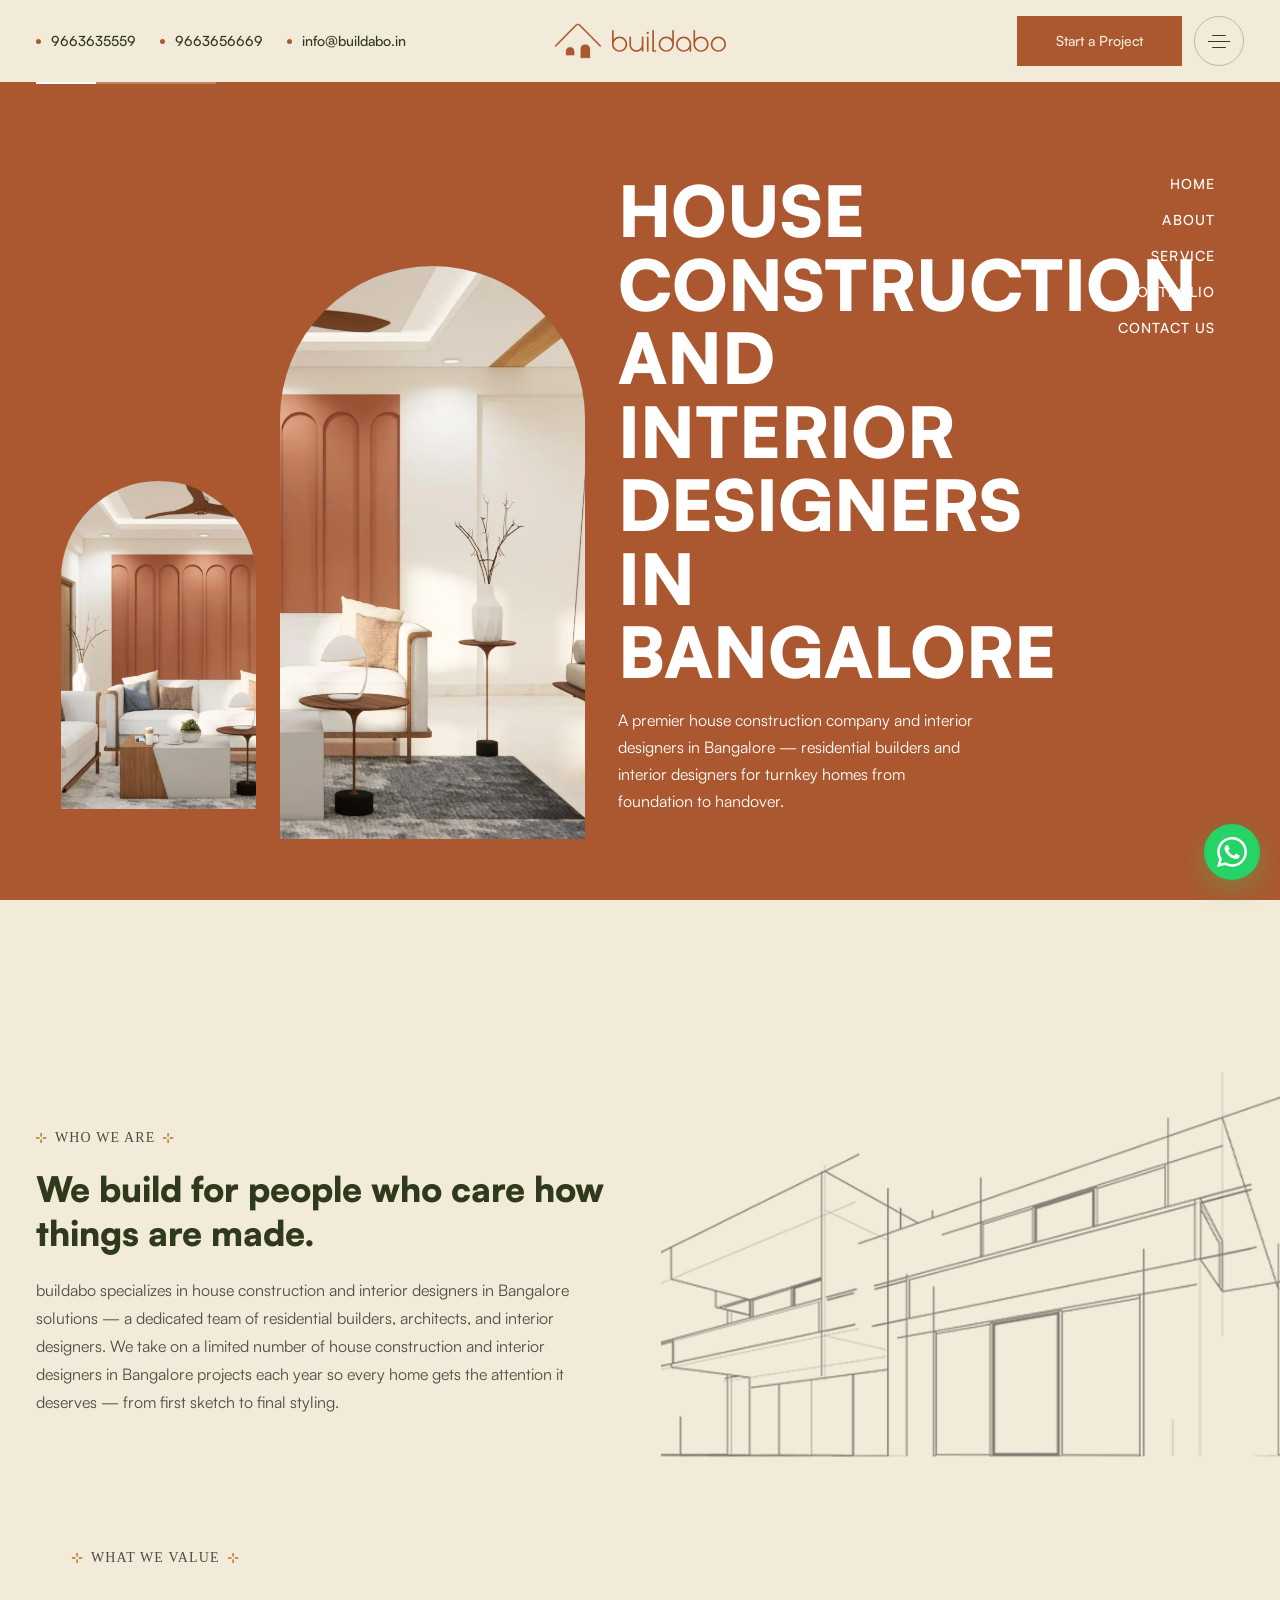
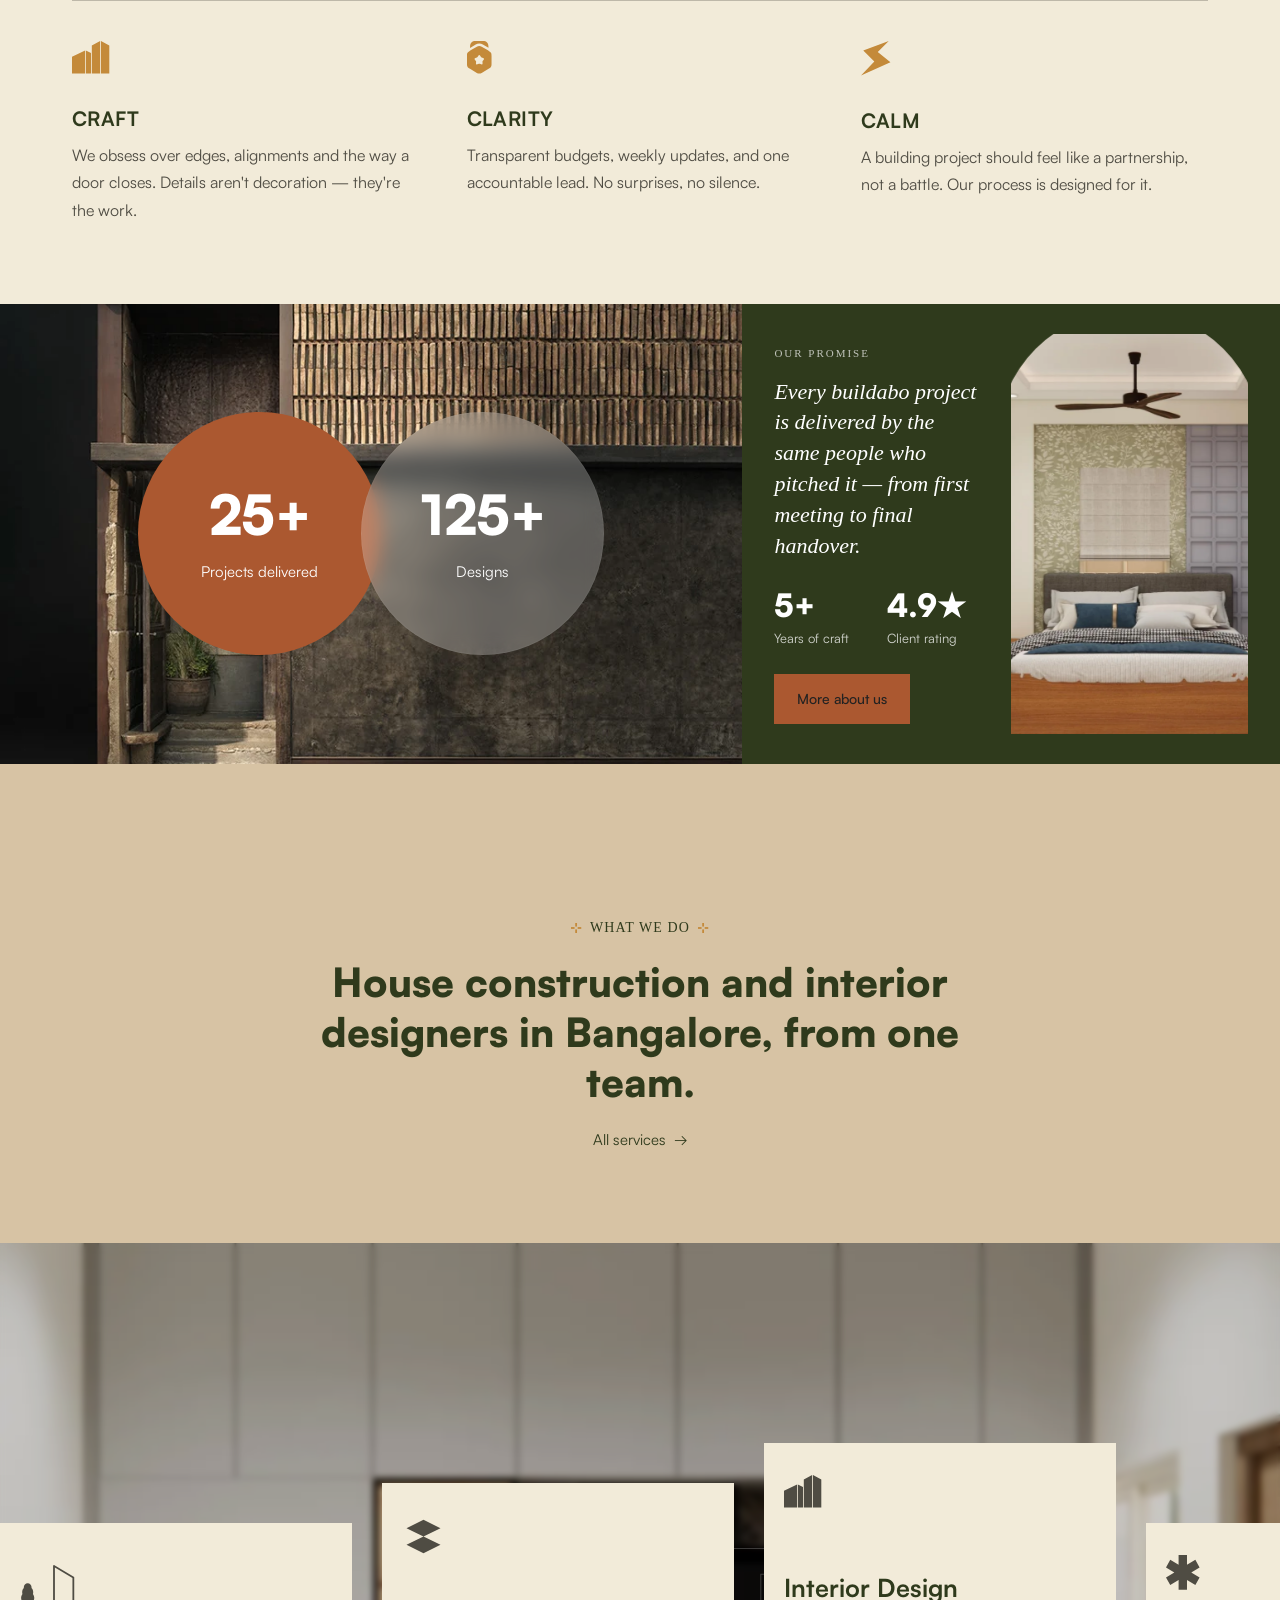
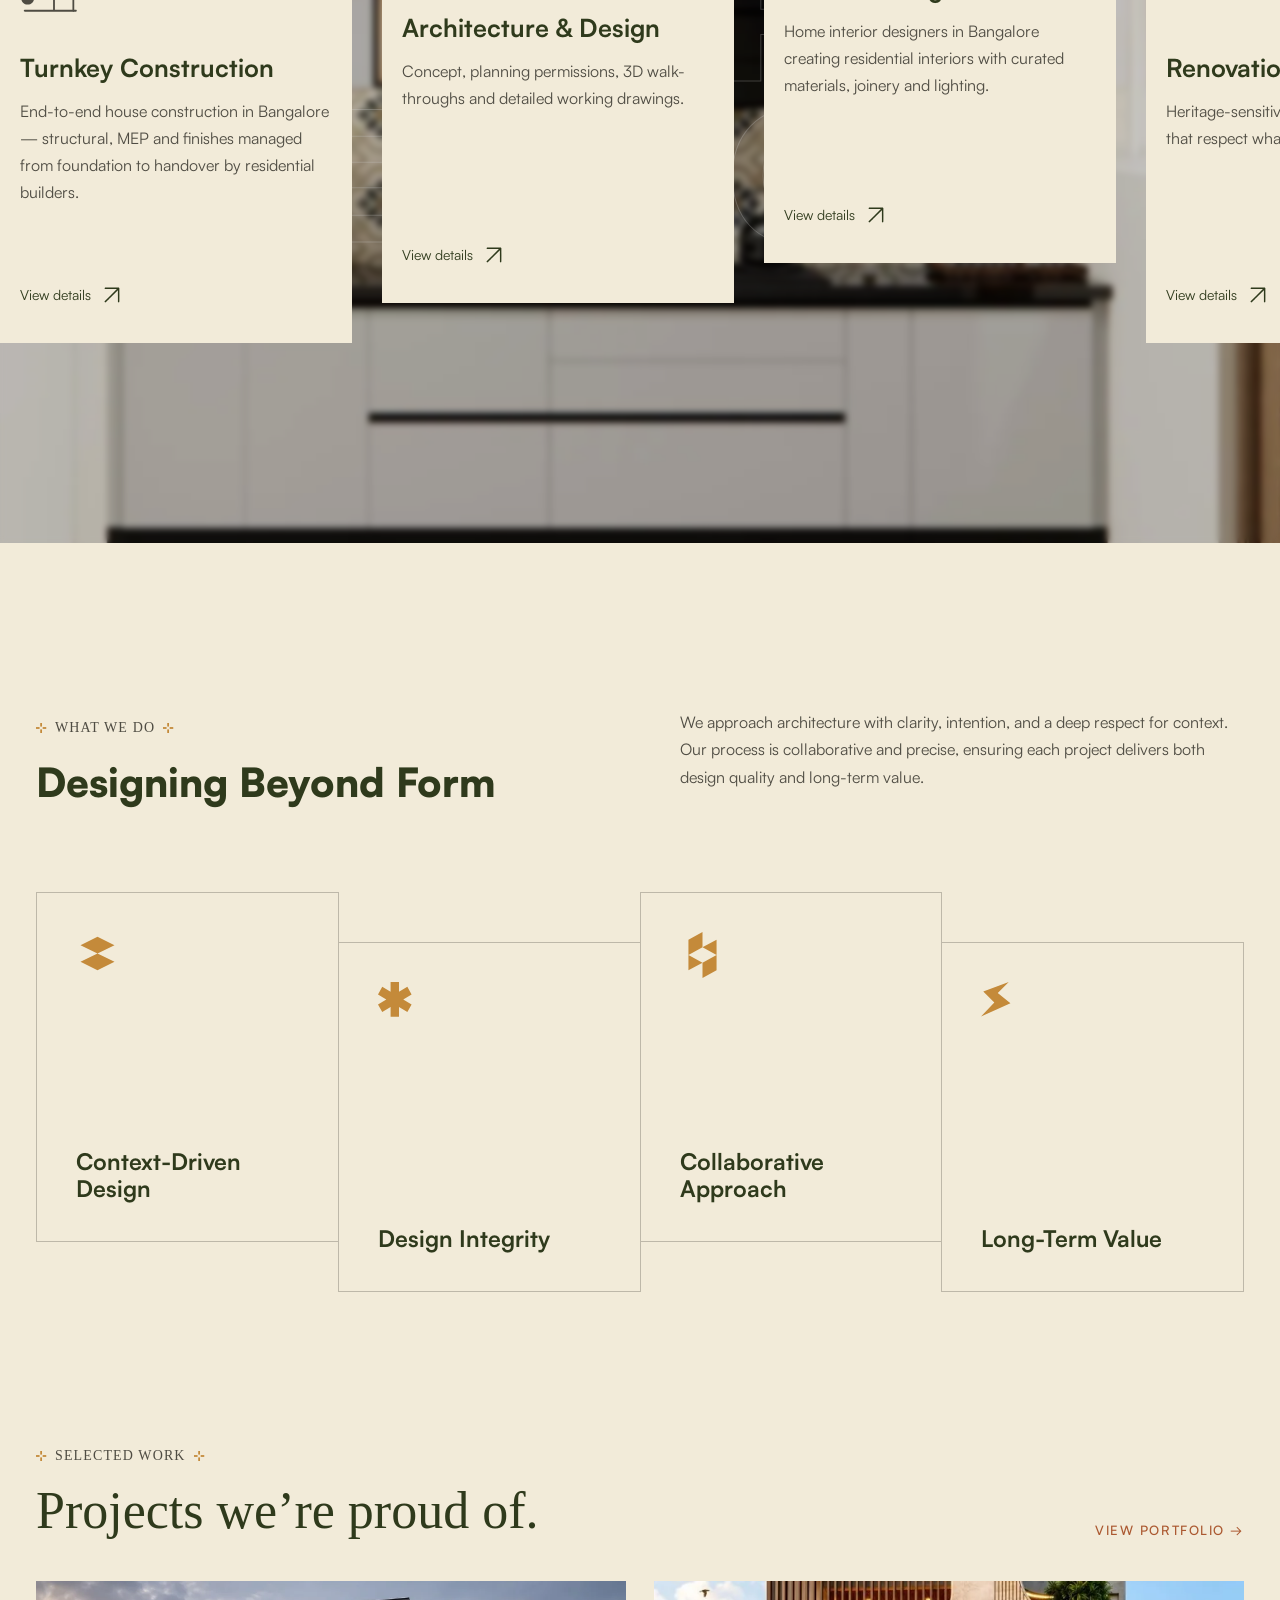
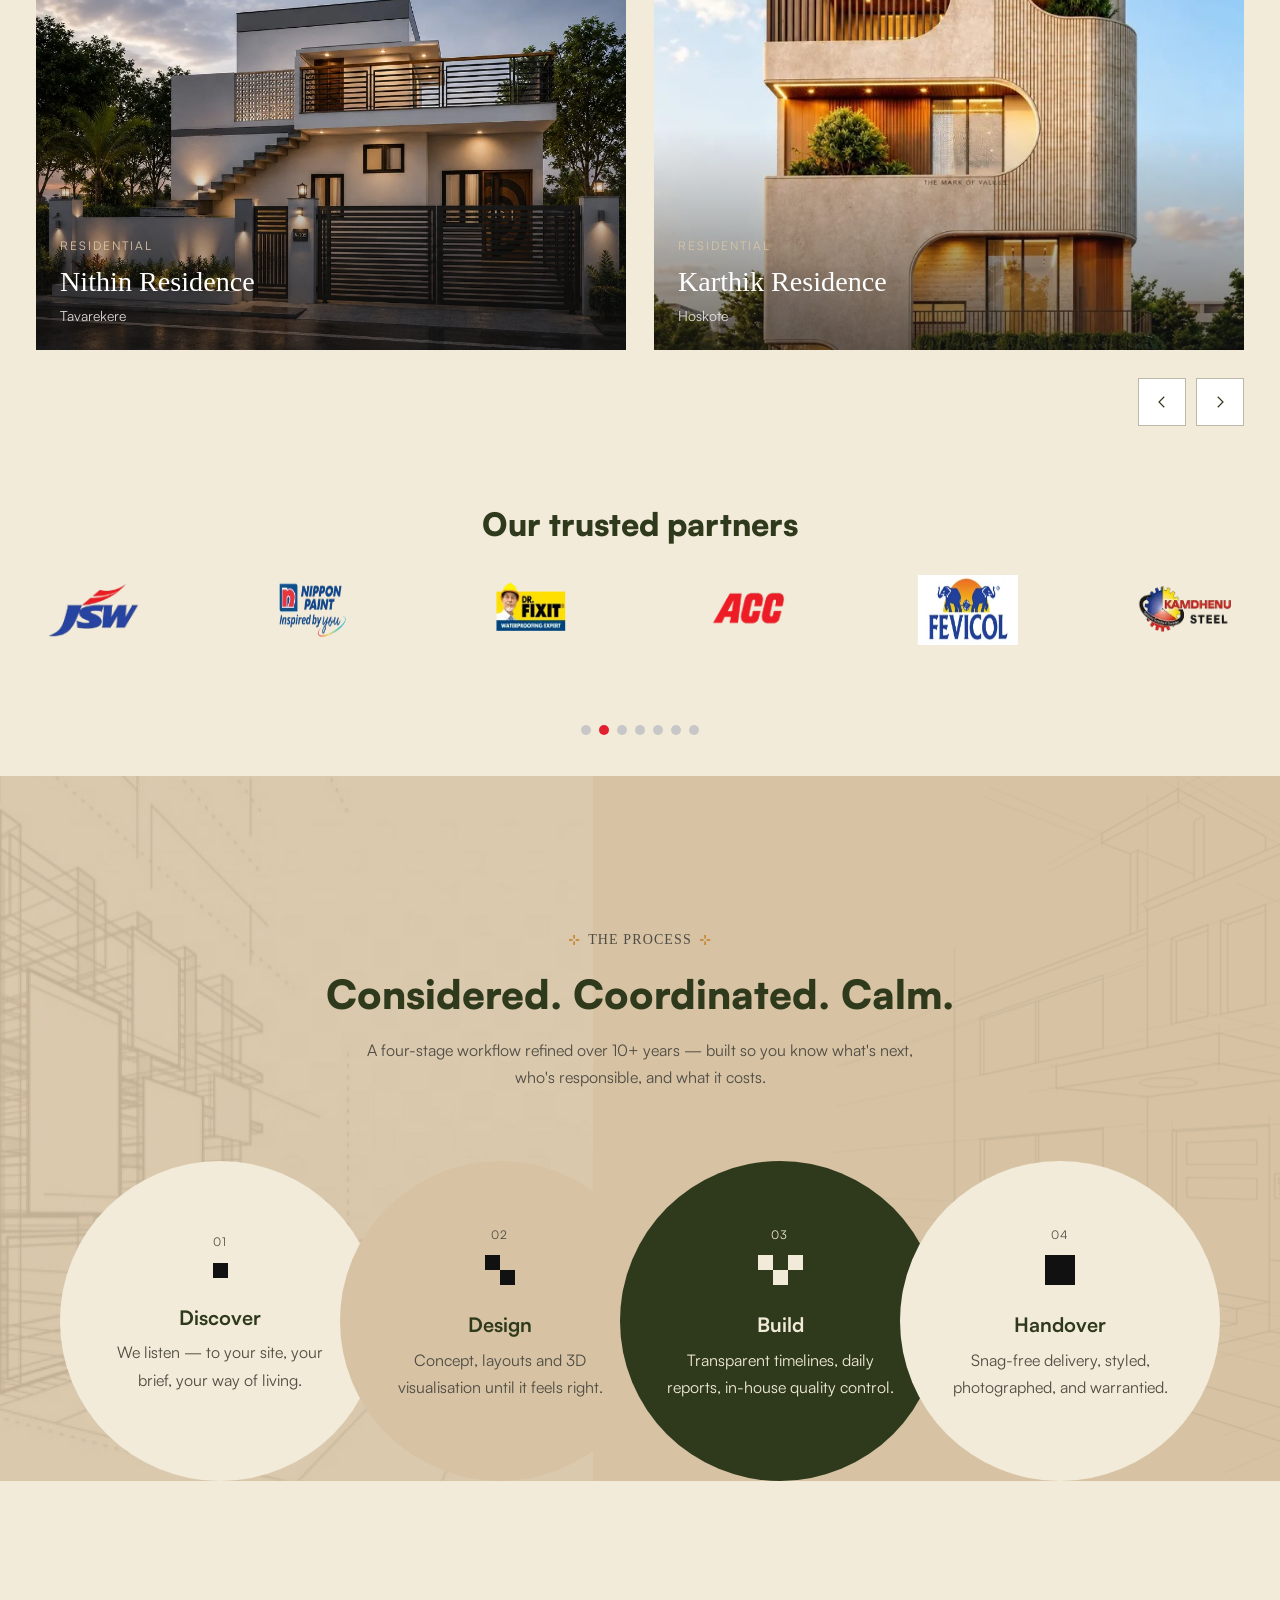
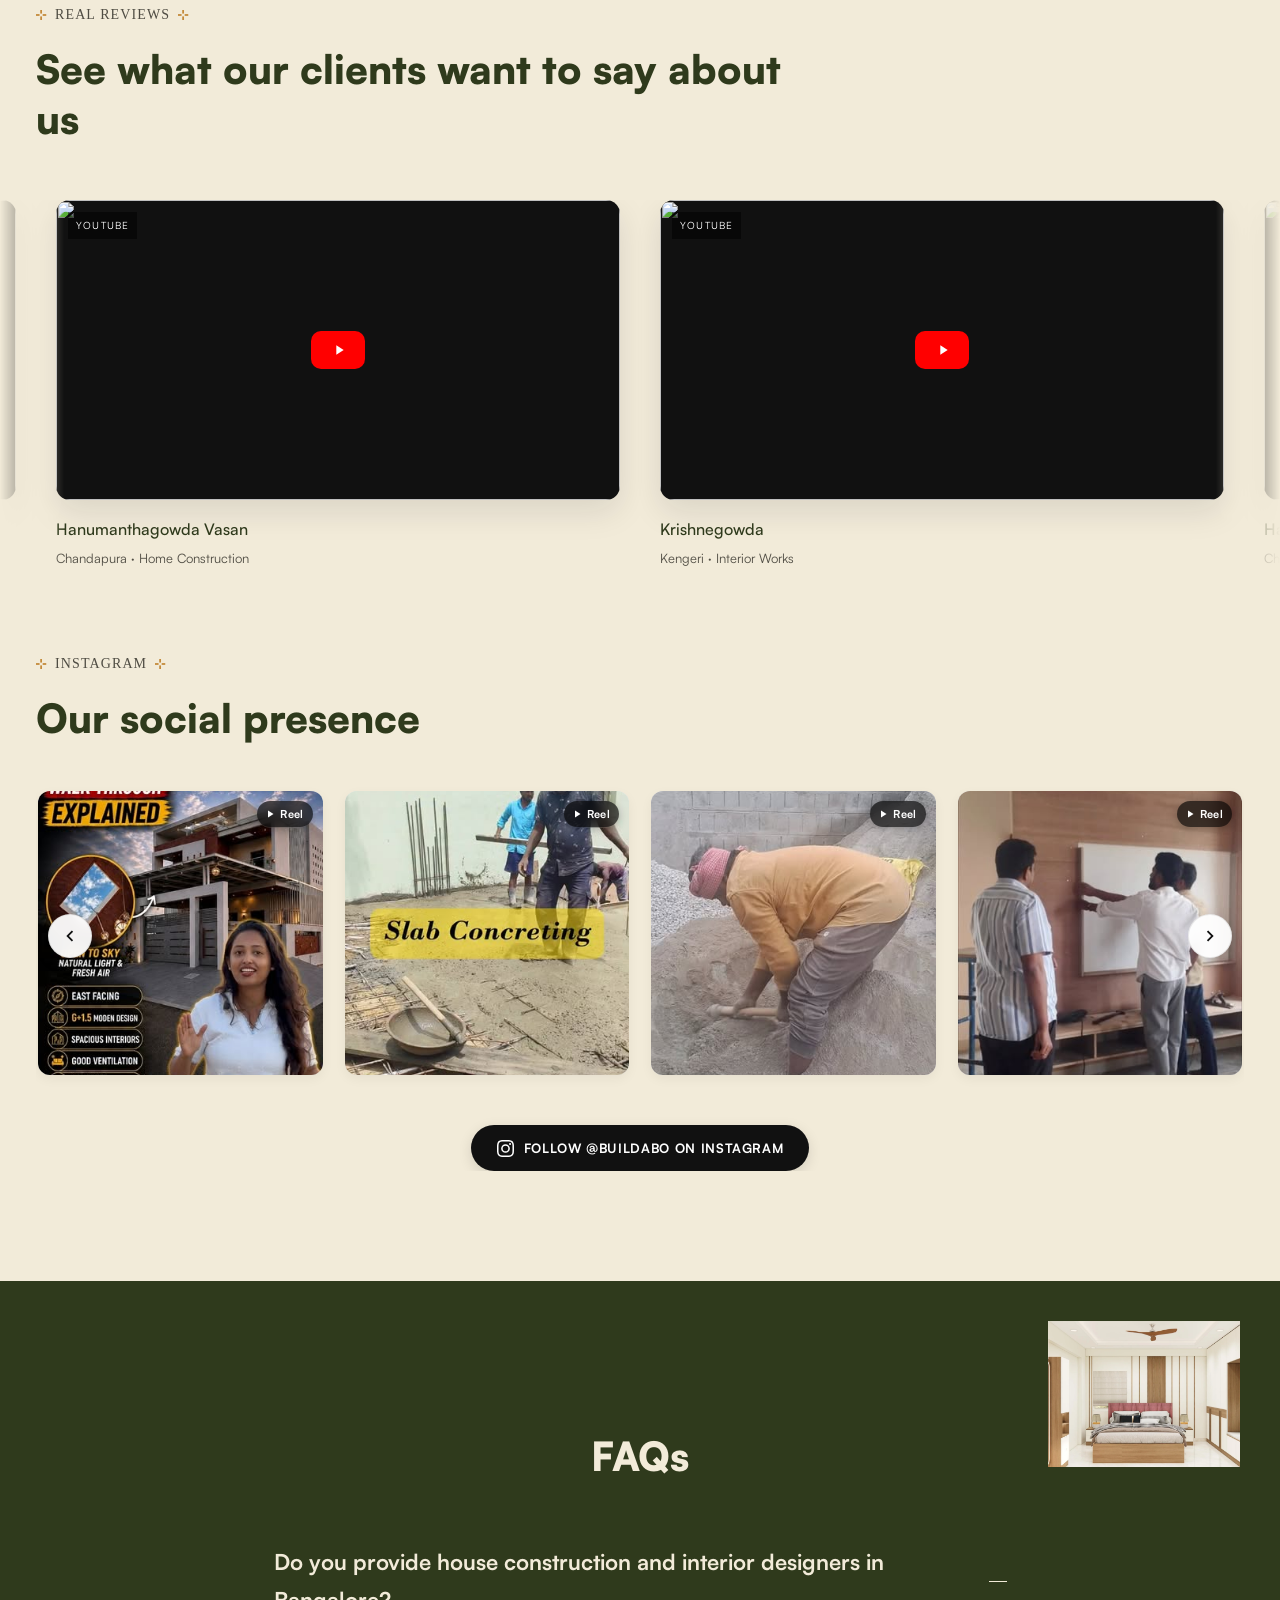
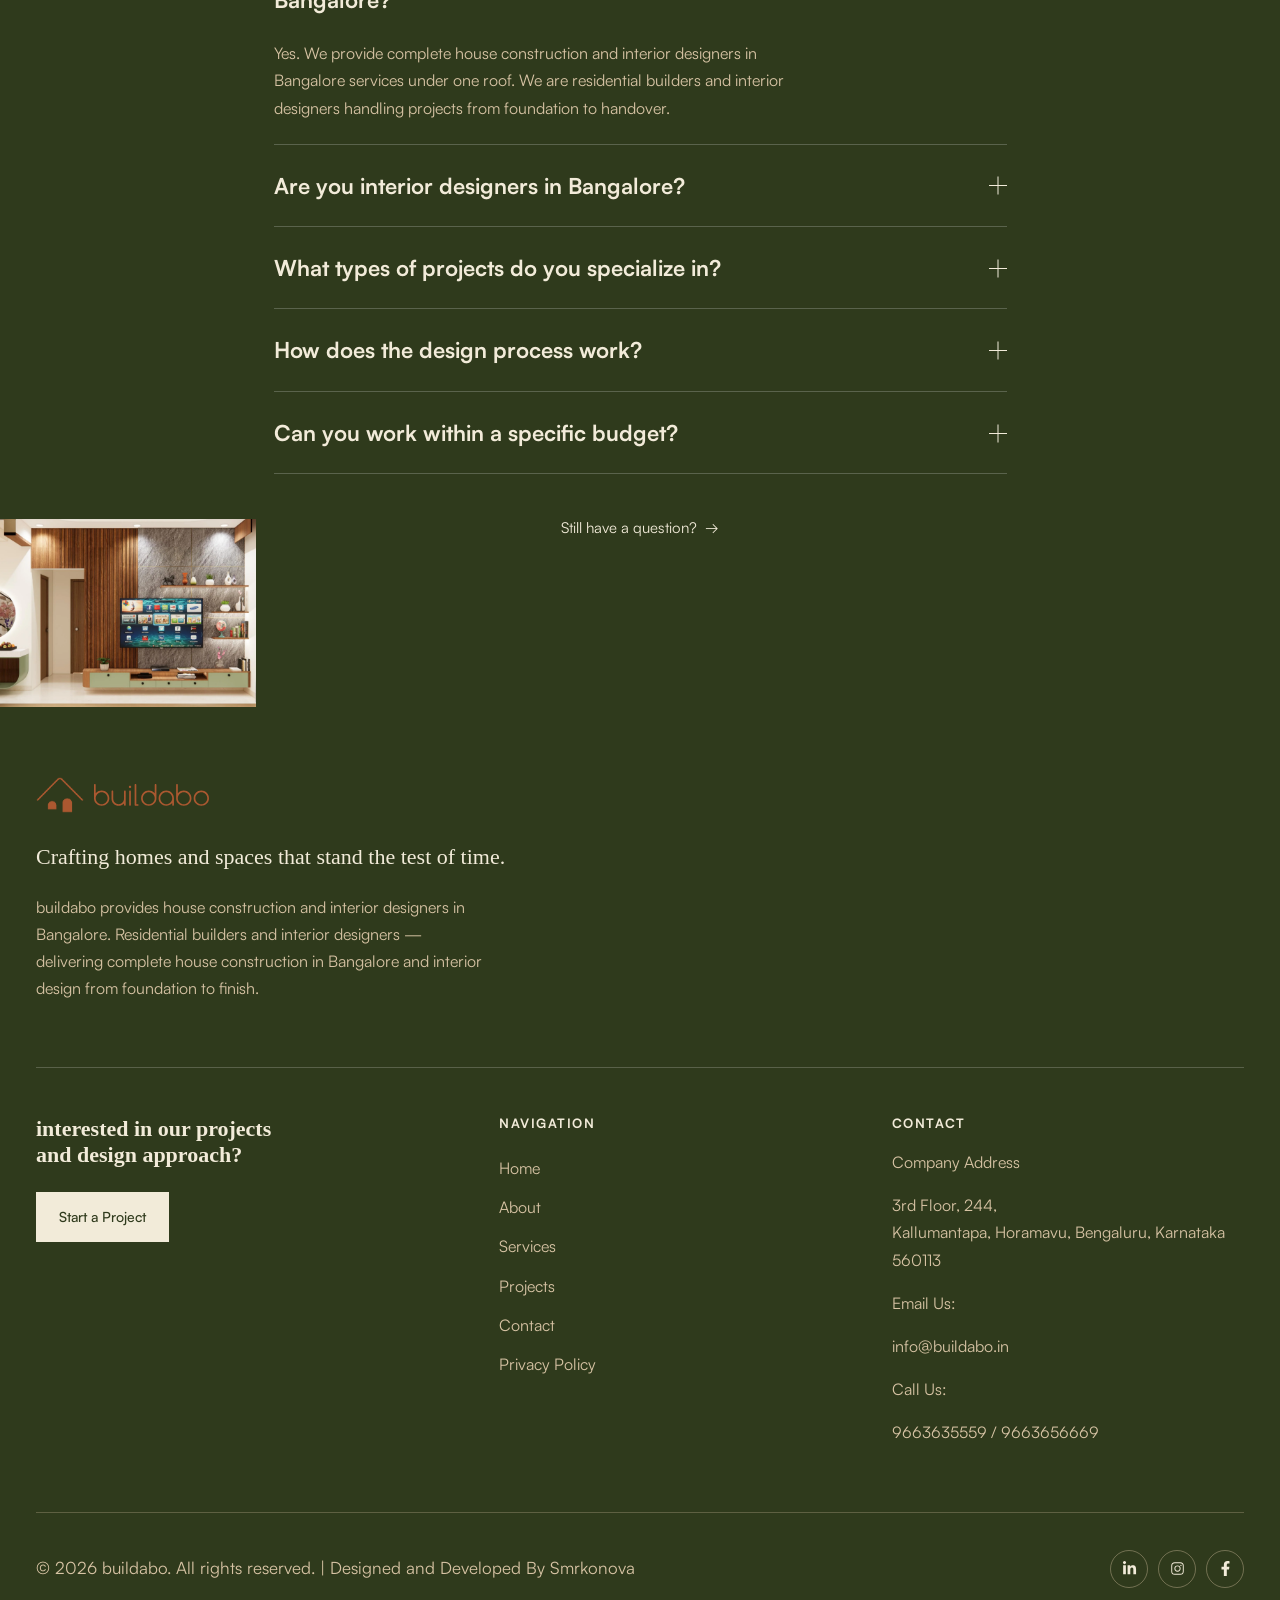
==== commit dc07ef3a: "Test auto deploy" ====
--- a/index.html
+++ b/index.html
@@ -830,7 +830,7 @@
                       <svg viewBox="0 0 24 24"><path d="M8 5v14l11-7z"/></svg>
                       <span>Reel</span>
                     </span>
-                    <img src="https://scontent-fra5-1.cdninstagram.com/v/t51.82787-15/731417554_18082630007378547_951384315805642496_n.jpg?stp=dst-jpg_e15_s640x640_tt6&_nc_cat=100&ig_cache_key=MzkzMzU3NTY2NTMyNDIzNDY3NzE4MDgyNjMwMDAxMzc4NTQ3.3-ccb7-5&ccb=7-5&_nc_sid=58cdad&efg=eyJ2ZW5jb2RlX3RhZyI6IkNMSVBTLnhwaWRzLjc2OC5zZHIudmlkZW9fZGVmYXVsdF9jb3Zlcl9mcmFtZS5DMyJ9&_nc_ohc=qajD8kI_p7MQ7kNvwElCPWE&_nc_oc=Adr05BQcSN71wfS6QVnCwT6vdk2JlGcfo9YAqTgMfAtXJ935x0BIwbuOQZg6A5Gi2VE&_nc_ad=z-m&_nc_cid=0&_nc_zt=23&_nc_ht=scontent-fra5-1.cdninstagram.com&_nc_gid=7VsfOj5XE-Qi37JxqpYhBA&_nc_ss=7a3ba&oh=00_AQJOzW2GCk05T_5U-3HiRnYkDB_sZ2NmvXoEgHe7pnmOAA&oe=6AA45075" alt="🏡 Another premium project successfully completed by Buildabo Construction!
+                    <img src="assets/ig/post-1.jpg" alt="🏡 Another premium project successfully completed by Buildabo Construction!
 
 Presenting a beautifully crafted 60×80 luxury house (G+1.5) completed with elegant design, quality construction, and modern living spaces — all in just ₹1.3 Cr. ✨
 
@@ -859,7 +859,7 @@
                       <svg viewBox="0 0 24 24"><path d="M8 5v14l11-7z"/></svg>
                       <span>Reel</span>
                     </span>
-                    <img src="https://scontent-fra5-1.cdninstagram.com/v/t51.71878-15/765929086_1690554115566556_3044986718745385640_n.jpg?stp=dst-jpg_e15_p360x360_tt6&_nc_cat=102&ig_cache_key=Mzk1Nzc1MTY3MzE5OTU1NDk2Nw%3D%3D.3-ccb7-5&ccb=7-5&_nc_sid=58cdad&efg=eyJ2ZW5jb2RlX3RhZyI6IkNMSVBTLnhwaWRzLjY0MC5zZHIudmlkZW9fZGVmYXVsdF9jb3Zlcl9mcmFtZS5DMyJ9&_nc_ohc=6vR9t0T1AFkQ7kNvwHqdK9l&_nc_oc=AdpjKVp-fvE_uyn0vsozMnxdAb2IlBw9d6dySbVQlRuO8xCPjfovEwaYiC2JBoXMtn8&_nc_ad=z-m&_nc_cid=0&_nc_zt=23&_nc_ht=scontent-fra5-1.cdninstagram.com&_nc_gid=7VsfOj5XE-Qi37JxqpYhBA&_nc_ss=7a3ba&oh=00_AQJ29K0GAlW4t7q6MP1YFFUr67M2c6Q2FutpuQIAW8KHGA&oe=6AA447A4" alt="🏗️ Slab Concreting in Progress! 🏡
+                    <img src="assets/ig/post-2.jpg" alt="🏗️ Slab Concreting in Progress! 🏡
 
 Another milestone achieved at our project site as the slab concreting work moves ahead with precision and quality. Every step is executed with the highest construction standards to ensure a strong, safe, and durable structure.
 
@@ -888,7 +888,7 @@
                       <svg viewBox="0 0 24 24"><path d="M8 5v14l11-7z"/></svg>
                       <span>Reel</span>
                     </span>
-                    <img src="https://scontent-fra3-2.cdninstagram.com/v/t51.82787-15/765315389_18087717404378547_2930022633698447559_n.jpg?stp=dst-jpg_e15_s640x640_tt6&_nc_cat=111&ig_cache_key=Mzk1Njc1OTA4NTAyNTg3ODMxNDE4MDg3NzE3Mzk4Mzc4NTQ3.3-ccb7-5&ccb=7-5&_nc_sid=58cdad&efg=eyJ2ZW5jb2RlX3RhZyI6IkNMSVBTLnhwaWRzLjcyMC5zZHIudmlkZW9fZGVmYXVsdF9jb3Zlcl9mcmFtZS5DMyJ9&_nc_ohc=w1hizrwl_gsQ7kNvwF_mPug&_nc_oc=AdoNVQyDzIwi_6pnu9gS5IHACbNUus6jQIBxXot-4aiu151-KwfUKA5YAPUyXv-k_Cg&_nc_ad=z-m&_nc_cid=0&_nc_zt=23&_nc_ht=scontent-fra3-2.cdninstagram.com&_nc_gid=7VsfOj5XE-Qi37JxqpYhBA&_nc_ss=7a3ba&oh=00_AQIGVLgcdke0iWblQs9lowPYIYJBQ4x3rHBd1cnMV0kKWw&oe=6AA43D88" alt="🏗️ Project Progress Update | Lintel Concreting Completed 💪
+                    <img src="assets/ig/post-3.jpg" alt="🏗️ Project Progress Update | Lintel Concreting Completed 💪
 
 Another important milestone achieved! Our team has successfully completed the lintel concreting work with precision, quality, and attention to every detail. Every stage brings us one step closer to building a strong, safe, and lasting home.
 
@@ -917,7 +917,7 @@
                       <svg viewBox="0 0 24 24"><path d="M8 5v14l11-7z"/></svg>
                       <span>Reel</span>
                     </span>
-                    <img src="https://scontent-fra3-2.cdninstagram.com/v/t51.82787-15/759390918_18086966669378547_1146016985931041401_n.jpg?stp=dst-jpg_e15_s640x640_tt6&_nc_cat=111&ig_cache_key=Mzk1MzQ0NTE5NDcyMDIyNzk4MDE4MDg2OTY2NjY2Mzc4NTQ3.3-ccb7-5&ccb=7-5&_nc_sid=58cdad&efg=eyJ2ZW5jb2RlX3RhZyI6IkNMSVBTLnhwaWRzLjcyMC5zZHIudmlkZW9fZGVmYXVsdF9jb3Zlcl9mcmFtZS5DMyJ9&_nc_ohc=pNLbOR3Y9O0Q7kNvwHjix-s&_nc_oc=AdrkZ8wQe-URYxWDRRHxrdeKw_UhSHr2oNCBOa6GnxDNVQxnG1RWss3NQMRtjAS_5IY&_nc_ad=z-m&_nc_cid=0&_nc_zt=23&_nc_ht=scontent-fra3-2.cdninstagram.com&_nc_gid=7VsfOj5XE-Qi37JxqpYhBA&_nc_ss=7a3ba&oh=00_AQKEeYzsHXy6Zjfd6W102-wsShnAh0xgjgjxRNX-nJg3Ug&oe=6AA44F08" alt="🏡 Crafting Beautiful Interiors, One Detail at a Time! ✨
+                    <img src="assets/ig/post-4.jpg" alt="🏡 Crafting Beautiful Interiors, One Detail at a Time! ✨
 
 Our ongoing interior project is taking shape with premium finishes, thoughtful design, and quality craftsmanship. Every space is being built with care to create a home that’s stylish, functional, and made to last.
 
@@ -948,7 +948,7 @@
                       <svg viewBox="0 0 24 24"><path d="M8 5v14l11-7z"/></svg>
                       <span>Reel</span>
                     </span>
-                    <img src="https://scontent-fra3-2.cdninstagram.com/v/t51.82787-15/751098299_18085581554378547_5839897516051701555_n.jpg?stp=dst-jpg_e15_s640x640_tt6&_nc_cat=104&ig_cache_key=Mzk0NjkwMTE1MDc1NDY0NjMwNTE4MDg1NTgxNTUxMzc4NTQ3.3-ccb7-5&ccb=7-5&_nc_sid=58cdad&efg=eyJ2ZW5jb2RlX3RhZyI6IkNMSVBTLnhwaWRzLjcyMC5zZHIudmlkZW9fZGVmYXVsdF9jb3Zlcl9mcmFtZS5DMyJ9&_nc_ohc=ZfM_5gVGqoAQ7kNvwEwAJHh&_nc_oc=AdqqmnYUWuFBHr7Rv45RVcuH1e7yeCar3CCIonPZ_DxMzBfExS2rUnrtWOd45GxCc5g&_nc_ad=z-m&_nc_cid=0&_nc_zt=23&_nc_ht=scontent-fra3-2.cdninstagram.com&_nc_gid=7VsfOj5XE-Qi37JxqpYhBA&_nc_ss=7a3ba&oh=00_AQK-rX0MC9n0PeBXnjyxRRjo1PI9bQ_F_RxhkMBCRtYgQg&oe=6AA4523C" alt="Another milestone at our Hoskote project! 🏗️
+                    <img src="assets/ig/post-5.jpg" alt="Another milestone at our Hoskote project! 🏗️
 Today, we’re carrying out the moulding work, where every detail adds strength and elegance to the structure. Our team is committed to delivering precision, quality, and excellence at every stage of construction.
 
 Stay tuned as we bring this dream project to life! 💙
@@ -973,7 +973,7 @@
                       <svg viewBox="0 0 24 24"><path d="M8 5v14l11-7z"/></svg>
                       <span>Reel</span>
                     </span>
-                    <img src="https://scontent-fra3-2.cdninstagram.com/v/t51.82787-15/749036253_18084949385378547_1208090359092863137_n.jpg?stp=dst-jpg_e15_s640x640_tt6&_nc_cat=111&ig_cache_key=Mzk0NDA0NjYyODY4NDMzMjg3MTE4MDg0OTQ5MzgyMzc4NTQ3.3-ccb7-5&ccb=7-5&_nc_sid=58cdad&efg=eyJ2ZW5jb2RlX3RhZyI6IkNMSVBTLnhwaWRzLjEwODAuc2RyLnZpZGVvX2RlZmF1bHRfY292ZXJfZnJhbWUuQzMifQ%3D%3D&_nc_ohc=_F1HjbKI9awQ7kNvwGRfiD1&_nc_oc=AdpRyKDOyixnVcZ9uUxTY22uzJPv9pm6IOgCwWJjYYpkwD-SdgZjemXekiu5pExAKMo&_nc_ad=z-m&_nc_cid=0&_nc_zt=23&_nc_ht=scontent-fra3-2.cdninstagram.com&_nc_gid=7VsfOj5XE-Qi37JxqpYhBA&_nc_ss=7a3ba&oh=00_AQIOtXhlbC9MbJdAgL04NltOEH1GKrvvU6KVOq7q0E_h5w&oe=6AA42A63" alt="✨ We've Moved to a New Space! ✨
+                    <img src="assets/ig/post-6.jpg" alt="✨ We've Moved to a New Space! ✨
 
 A fresh workspace, bigger dreams, and the same dedication to quality. Thank you to everyone who has been part of our journey. We're excited for what's ahead!
 
@@ -994,7 +994,7 @@
                       <svg viewBox="0 0 24 24"><path d="M8 5v14l11-7z"/></svg>
                       <span>Reel</span>
                     </span>
-                    <img src="https://scontent-fra3-1.cdninstagram.com/v/t51.82787-15/746377868_18083989664378547_4974756225397032935_n.jpg?stp=dst-jpg_e15_s640x640_tt6&_nc_cat=105&ig_cache_key=MzkzOTYyNjQwMTg4NTY1MzM3NzE4MDgzOTg5NjYxMzc4NTQ3.3-ccb7-5&ccb=7-5&_nc_sid=58cdad&efg=eyJ2ZW5jb2RlX3RhZyI6IkNMSVBTLnhwaWRzLjExNzAuc2RyLnZpZGVvX2RlZmF1bHRfY292ZXJfZnJhbWUuQzMifQ%3D%3D&_nc_ohc=4wNEvF5_FGsQ7kNvwHzBGB6&_nc_oc=AdrfuNaMwi11pwQbRgZOUy8RNnS-KHTfXMluli_pKE3nRoXcvKlAsiE1E5Lp_26IU3I&_nc_ad=z-m&_nc_cid=0&_nc_zt=23&_nc_ht=scontent-fra3-1.cdninstagram.com&_nc_gid=7VsfOj5XE-Qi37JxqpYhBA&_nc_ss=7a3ba&oh=00_AQINZUQGg-Xg1_pEf9r3a2t4i1fNecv1_FJkNciQDblOFQ&oe=6AA44AB7" alt="🏗️ Strong Foundations. Quality Construction.
+                    <img src="assets/ig/post-7.jpg" alt="🏗️ Strong Foundations. Quality Construction.
 
 The plinth work is now in progress at our project site, marking another important milestone in building a durable and long-lasting home. Every stage is executed with precision, quality materials, and expert craftsmanship to ensure structural strength for years to come.
 
@@ -1033,7 +1033,7 @@
                       <svg viewBox="0 0 24 24"><path d="M8 5v14l11-7z"/></svg>
                       <span>Reel</span>
                     </span>
-                    <img src="https://scontent-fra3-1.cdninstagram.com/v/t51.82787-15/741735584_18083658131378547_988308967655554626_n.jpg?stp=dst-jpg_e15_s640x640_tt6&_nc_cat=103&ig_cache_key=MzkzODEzOTU0NTUxNDQ3NjI3MDE4MDgzNjU4MTI4Mzc4NTQ3.3-ccb7-5&ccb=7-5&_nc_sid=58cdad&efg=eyJ2ZW5jb2RlX3RhZyI6IkNMSVBTLnhwaWRzLjIxNjAuc2RyLnZpZGVvX2RlZmF1bHRfY292ZXJfZnJhbWUuQzMifQ%3D%3D&_nc_ohc=Zv4hmrkwj2kQ7kNvwEMg0I3&_nc_oc=AdqFa72c-fp8luuT8-oc45Y6KGHFEq62Gf2d_Qt-zlFkuWWxftL3JKiuLlTRS7Si7EM&_nc_ad=z-m&_nc_cid=0&_nc_zt=23&_nc_ht=scontent-fra3-1.cdninstagram.com&_nc_gid=7VsfOj5XE-Qi37JxqpYhBA&_nc_ss=7a3ba&oh=00_AQLxcHIMngOa27NrXXyGEe8m-oyDoC8Hj1ElYh59f1gWew&oe=6AA429FC" alt="Strong foundations begin with the right protection. 🏗️🐜
+                    <img src="assets/ig/post-8.jpg" alt="Strong foundations begin with the right protection. 🏗️🐜
 
 Buildabo Construction Company is carrying out anti-termite treatment work at site to ensure long-lasting strength, safety, and durability for the structure. Every step in construction matters, and protecting the building from the ground up is part of building it right.
 
@@ -1064,7 +1064,7 @@
                       <svg viewBox="0 0 24 24"><path d="M8 5v14l11-7z"/></svg>
                       <span>Reel</span>
                     </span>
-                    <img src="https://scontent-fra3-1.cdninstagram.com/v/t51.82787-15/734594522_18083513057378547_704408202931682535_n.jpg?stp=dst-jpg_e15_s640x640_tt6&_nc_cat=108&ig_cache_key=MzkzNzQ5NTM0NjY0NTU1MjY2ODE4MDgzNTEzMDUxMzc4NTQ3.3-ccb7-5&ccb=7-5&_nc_sid=58cdad&efg=eyJ2ZW5jb2RlX3RhZyI6IkNMSVBTLnhwaWRzLjEwODAuc2RyLnZpZGVvX2RlZmF1bHRfY292ZXJfZnJhbWUuQzMifQ%3D%3D&_nc_ohc=hGad9Lw5mA8Q7kNvwG4-qn5&_nc_oc=AdrlWk-CXkuKToztwmrljHtzQmeZfwrHzwOuBxgbTC3YArjxobYSueeVEd5bJ_5eXDs&_nc_ad=z-m&_nc_cid=0&_nc_zt=23&_nc_ht=scontent-fra3-1.cdninstagram.com&_nc_gid=7VsfOj5XE-Qi37JxqpYhBA&_nc_ss=7a3ba&oh=00_AQJQgSro_Zq4wXGfuTEi6AQHc5P_zutRxJyzNbAGk7NBfg&oe=6AA4363E" alt="🏡 **A New Beginning, A Strong Foundation!** 🙏✨
+                    <img src="assets/ig/post-9.webp" alt="🏡 **A New Beginning, A Strong Foundation!** 🙏✨
 
 Every dream home starts with a sacred beginning. We are delighted to commence another milestone with the **Bhoomi Pooja** ceremony for our new project. May this foundation bring strength, prosperity, and happiness to the family for generations to come.
 
@@ -1101,7 +1101,7 @@
                       <svg viewBox="0 0 24 24"><path d="M8 5v14l11-7z"/></svg>
                       <span>Reel</span>
                     </span>
-                    <img src="https://scontent-fra3-2.cdninstagram.com/v/t51.82787-15/731787379_18083219174378547_1781993526811704389_n.jpg?stp=dst-jpg_e15_s640x640_tt6&_nc_cat=111&ig_cache_key=MzkzNjA1NjEwMDc5OTMwNzEwMTE4MDgzMjE5MTcxMzc4NTQ3.3-ccb7-5&ccb=7-5&_nc_sid=58cdad&efg=eyJ2ZW5jb2RlX3RhZyI6IkNMSVBTLnhwaWRzLjcyMC5zZHIudmlkZW9fZGVmYXVsdF9jb3Zlcl9mcmFtZS5DMyJ9&_nc_ohc=8iCZcHnt6tQQ7kNvwGAdGcN&_nc_oc=AdrVHZHXxf8K5J5fhUAs0qScvE_S2Safs7oZwi0MjSnRexlnvcr7MVwzkeI5UJvxNWs&_nc_ad=z-m&_nc_cid=0&_nc_zt=23&_nc_ht=scontent-fra3-2.cdninstagram.com&_nc_gid=7VsfOj5XE-Qi37JxqpYhBA&_nc_ss=7a3ba&oh=00_AQLQ9zNmO3rEYB-FrocdnsOg75fn5bWVGFKx3z9FGjCEMQ&oe=6AA440D0" alt="Another dream home is taking shape with Buildabo Construction Company. 🏗️✨
+                    <img src="assets/ig/post-10.webp" alt="Another dream home is taking shape with Buildabo Construction Company. 🏗️✨
 
 Our ongoing project reflects the same commitment, quality, and attention to detail that go into every Buildabo home. Stay tuned for the final result — it’s going to be worth the wait.
 
@@ -1119,7 +1119,7 @@
                 <div class="swiper-slide">
                   <a href="https://www.instagram.com/p/DaSqSA7AC79/" target="_blank" rel="noopener noreferrer" class="ig-card" aria-label="Instagram post">
                     
-                    <img src="https://scontent-fra3-2.cdninstagram.com/v/t39.30808-6/735553057_122114155677362293_8401096616578201322_n.jpg?stp=dst-jpg_e35_tt6&_nc_cat=111&ig_cache_key=MzkzMjM5MTM2NjcyNTc3MTE5MA%3D%3D.3-ccb7-5&ccb=7-5&_nc_sid=58cdad&efg=eyJ2ZW5jb2RlX3RhZyI6IkNBUk9VU0VMX0lURU0ueHBpZHMuMTA4MC5zZHIucmVndWxhcl9waG90by5DMyJ9&_nc_ohc=wT73kM1vxgYQ7kNvwH1R5kz&_nc_oc=AdpByoIwLvsy8ayl-_8yuQtIhG0OYji4y4TD9p5mXUTkwyY57BwQZCwfO_r2jyfVk9g&_nc_ad=z-m&_nc_cid=0&_nc_zt=23&se=8&_nc_ht=scontent-fra3-2.cdninstagram.com&_nc_gid=7VsfOj5XE-Qi37JxqpYhBA&_nc_ss=7a3ba&oh=00_AQKs5XbFuuEvO9aMCT-yEDKS0l9GIdxHBZlHXt7PZF7h8Q&oe=6AA427B0" alt="🚧 Work in Progress!
+                    <img src="assets/ig/post-11.webp" alt="🚧 Work in Progress!
 Every great structure begins with a strong foundation. At Buildabo, we're committed to delivering quality, precision, and excellence at every stage of construction. Stay tuned for the transformation! 🏗️✨
 
 #Buildabo #WorkInProgress #Construction #BuildingDreams #QualityConstruction" class="ig-card-img" loading="lazy" referrerpolicy="no-referrer" />
@@ -1138,7 +1138,7 @@
                       <svg viewBox="0 0 24 24"><path d="M8 5v14l11-7z"/></svg>
                       <span>Reel</span>
                     </span>
-                    <img src="https://scontent-fra3-1.cdninstagram.com/v/t51.82787-15/731213384_18081887783378547_6683000142163067764_n.jpg?stp=dst-jpg_e15_s640x640_tt6&_nc_cat=108&ig_cache_key=MzkzMDI0NDgzNDYyNzM5OTA3NDE4MDgxODg3Nzc3Mzc4NTQ3.3-ccb7-5&ccb=7-5&_nc_sid=58cdad&efg=eyJ2ZW5jb2RlX3RhZyI6IkNMSVBTLnhwaWRzLjcyMC5zZHIudmlkZW9fZGVmYXVsdF9jb3Zlcl9mcmFtZS5DMyJ9&_nc_ohc=EwMSbnC7s8AQ7kNvwHqN_TV&_nc_oc=Adq6Icxt6bYhxwf8vGCZCB85Jua2qJJqbfXVuZy59I9pT-EnTTgv6ApD8m2uRoMISlY&_nc_ad=z-m&_nc_cid=0&_nc_zt=23&_nc_ht=scontent-fra3-1.cdninstagram.com&_nc_gid=7VsfOj5XE-Qi37JxqpYhBA&_nc_ss=7a3ba&oh=00_AQK3NCSnxxvr7VndQdN77TYumVYWbTg1QjluI4R9BSAitQ&oe=6AA42B34" alt="🏗️ Original Bar Bending at Site – The Foundation of Strong Construction! 💪
+                    <img src="assets/ig/post-12.webp" alt="🏗️ Original Bar Bending at Site – The Foundation of Strong Construction! 💪
 
 At Buildabo Construction Company, every project begins with precision. Our expert team carries out original bar bending directly at the construction site, ensuring accurate reinforcement, better structural strength, and uncompromised quality.
 
@@ -1230,7 +1230,7 @@
   <script src="js/projects.js?v=vinayka7"></script>
   <script src="js/chrome.js?v=adform19"></script>
   <script src="js/swiper.js"></script>
-  <script src="js/main.js?v=form16"></script>
+  <script src="js/main.js?v=form18"></script>
   <script type="application/ld+json">
   {
     "@context": "https://schema.org",
--- a/css/style.css
+++ b/css/style.css
@@ -3228,6 +3228,116 @@
   gap: 22px 18px;
 }
 
+/* Ad Page Featured Walkthrough Video Section */
+.ad-video-feature {
+  padding: 88px 0 64px;
+  background: var(--plaster);
+  border-bottom: 1px solid var(--line);
+}
+.ad-video-feature-grid {
+  display: grid;
+  grid-template-columns: 1.15fr 0.85fr;
+  gap: 56px;
+  align-items: start;
+}
+.ad-video-feature-copy {
+  padding-top: 8px;
+}
+.ad-video-feature-copy h2 {
+  margin: 0 0 16px;
+  font-size: clamp(30px, 3.8vw, 48px);
+  line-height: 1.08;
+  color: var(--heading);
+}
+.ad-video-lead {
+  margin: 0 0 28px;
+  font-size: 1.0625rem;
+  line-height: 1.65;
+  color: var(--body);
+}
+.ad-video-specs {
+  display: flex;
+  flex-wrap: wrap;
+  gap: 16px;
+  margin-bottom: 32px;
+}
+.ad-video-spec-item {
+  background: rgba(47, 58, 28, 0.05);
+  border: 1px solid rgba(47, 58, 28, 0.12);
+  border-radius: 12px;
+  padding: 14px 20px;
+  min-width: 125px;
+}
+.ad-video-spec-num {
+  display: block;
+  font-family: var(--font-serif);
+  font-size: 1.625rem;
+  font-weight: 700;
+  color: var(--terracotta);
+  line-height: 1.1;
+  margin-bottom: 4px;
+}
+.ad-video-spec-lbl {
+  display: block;
+  font-size: 0.75rem;
+  letter-spacing: 0.08em;
+  text-transform: uppercase;
+  color: var(--concrete);
+  font-weight: 500;
+}
+.ad-video-actions {
+  display: flex;
+  flex-wrap: wrap;
+  align-items: center;
+  gap: 16px;
+  margin-top: 28px;
+}
+.ad-video-actions .btn {
+  display: inline-flex;
+  align-items: center;
+  gap: 8px;
+}
+.ad-ig-video-card {
+  position: relative;
+  width: 100%;
+  max-width: 440px;
+  margin: 0 auto;
+  border-radius: 20px;
+  overflow: hidden;
+  box-shadow: 0 20px 50px rgba(47, 58, 28, 0.14);
+  background: #ffffff;
+  border: 1px solid rgba(47, 58, 28, 0.1);
+  transition: transform 0.35s ease, box-shadow 0.35s ease;
+}
+.ad-ig-video-card:hover {
+  transform: translateY(-4px);
+  box-shadow: 0 28px 64px rgba(47, 58, 28, 0.22);
+}
+.ad-ig-video-iframe {
+  width: 100%;
+  height: 580px;
+  border: 0;
+  display: block;
+  background: #ffffff;
+}
+@media (max-width: 1024px) {
+  .ad-video-feature-grid {
+    grid-template-columns: 1fr;
+    gap: 40px;
+  }
+  .ad-video-feature-copy {
+    padding-top: 0;
+  }
+}
+@media (max-width: 640px) {
+  .ad-video-feature {
+    padding: 56px 0 44px;
+  }
+  .ad-ig-video-iframe {
+    height: 520px;
+  }
+}
+
 .ad-services { padding: 100px 0 40px; }
 .ad-service-grid {
   display: grid;
@@ -4385,3 +4495,126 @@
   }
 }
 
+/* ==========================================================================
+   Mobile Bottom Bar (Fixed Quick Action Bar: Call Now, WhatsApp, Get Quote)
+   ========================================================================== */
+.mobile-bottom-bar {
+  display: none;
+}
+
+@media (max-width: 768px) {
+  .mobile-bottom-bar {
+    position: fixed;
+    bottom: 0;
+    left: 0;
+    right: 0;
+    width: 100%;
+    height: 58px;
+    background: #ffffff;
+    display: grid;
+    grid-template-columns: 1fr 1fr 1fr;
+    align-items: stretch;
+    border-top: 1px solid #eaeaea;
+    box-shadow: 0 -3px 14px rgba(0, 0, 0, 0.08);
+    z-index: 85;
+    padding-bottom: env(safe-area-inset-bottom, 0px);
+    box-sizing: content-box;
+  }
+
+  body {
+    padding-bottom: calc(58px + env(safe-area-inset-bottom, 0px)) !important;
+  }
+
+  /* Hide floating WhatsApp button on mobile to avoid overlap */
+  .whatsapp-fab {
+    display: none !important;
+  }
+}
+
+.mob-bar-item {
+  display: flex;
+  flex-direction: column;
+  align-items: center;
+  justify-content: center;
+  padding: 6px 2px;
+  text-decoration: none;
+  position: relative;
+  transition: background-color 0.16s ease, transform 0.16s ease;
+  -webkit-tap-highlight-color: transparent;
+  user-select: none;
+}
+
+.mob-bar-item:active {
+  background-color: rgba(0, 0, 0, 0.05);
+}
+
+.mob-bar-item:not(:last-child)::after {
+  content: "";
+  position: absolute;
+  right: 0;
+  top: 16%;
+  height: 68%;
+  width: 1px;
+  background: #ececec;
+}
+
+.mob-bar-icon {
+  display: flex;
+  align-items: center;
+  justify-content: center;
+  width: 22px;
+  height: 22px;
+  margin-bottom: 3px;
+  flex-shrink: 0;
+}
+
+.mob-bar-icon svg {
+  width: 20px;
+  height: 20px;
+  display: block;
+}
+
+.mob-bar-label {
+  font-family: var(--font-primary, "Satoshi", sans-serif);
+  font-size: 11.5px;
+  font-weight: 700;
+  letter-spacing: -0.01em;
+  line-height: 1.1;
+  text-align: center;
+  white-space: nowrap;
+}
+
+/* Call Button (Warm terracotta / orange-red like reference image) */
+.mob-bar-call {
+  color: #e0441a;
+}
+.mob-bar-call .mob-bar-icon {
+  color: #e0441a;
+}
+.mob-bar-call .mob-bar-label {
+  color: #e0441a;
+}
+
+/* WhatsApp Button (WhatsApp Green like reference image) */
+.mob-bar-wa {
+  color: #25d366;
+}
+.mob-bar-wa .mob-bar-icon {
+  color: #25d366;
+}
+.mob-bar-wa .mob-bar-label {
+  color: #25d366;
+}
+
+/* Get Quote Button (Charcoal / Black like reference image) */
+.mob-bar-quote {
+  color: #1a1a1a;
+}
+.mob-bar-quote .mob-bar-icon {
+  color: #1a1a1a;
+}
+.mob-bar-quote .mob-bar-label {
+  color: #1a1a1a;
+}
+
+
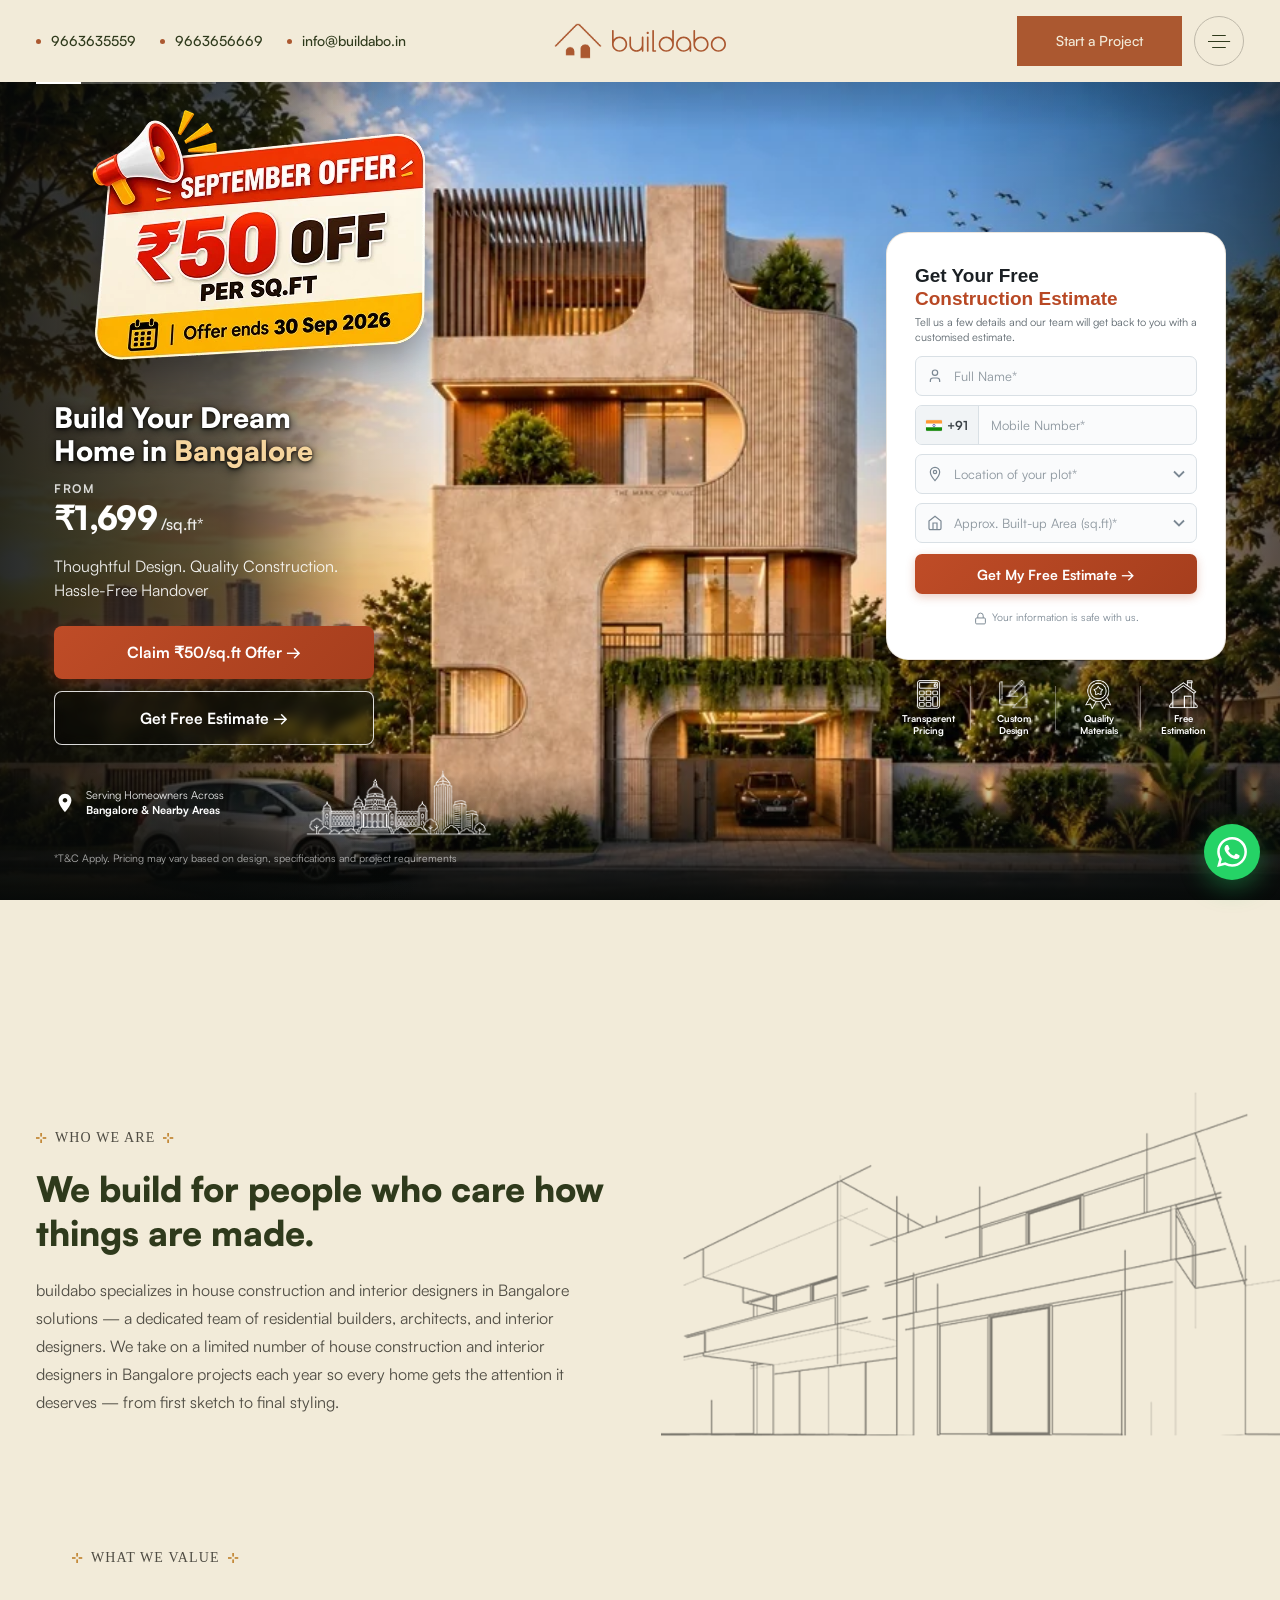
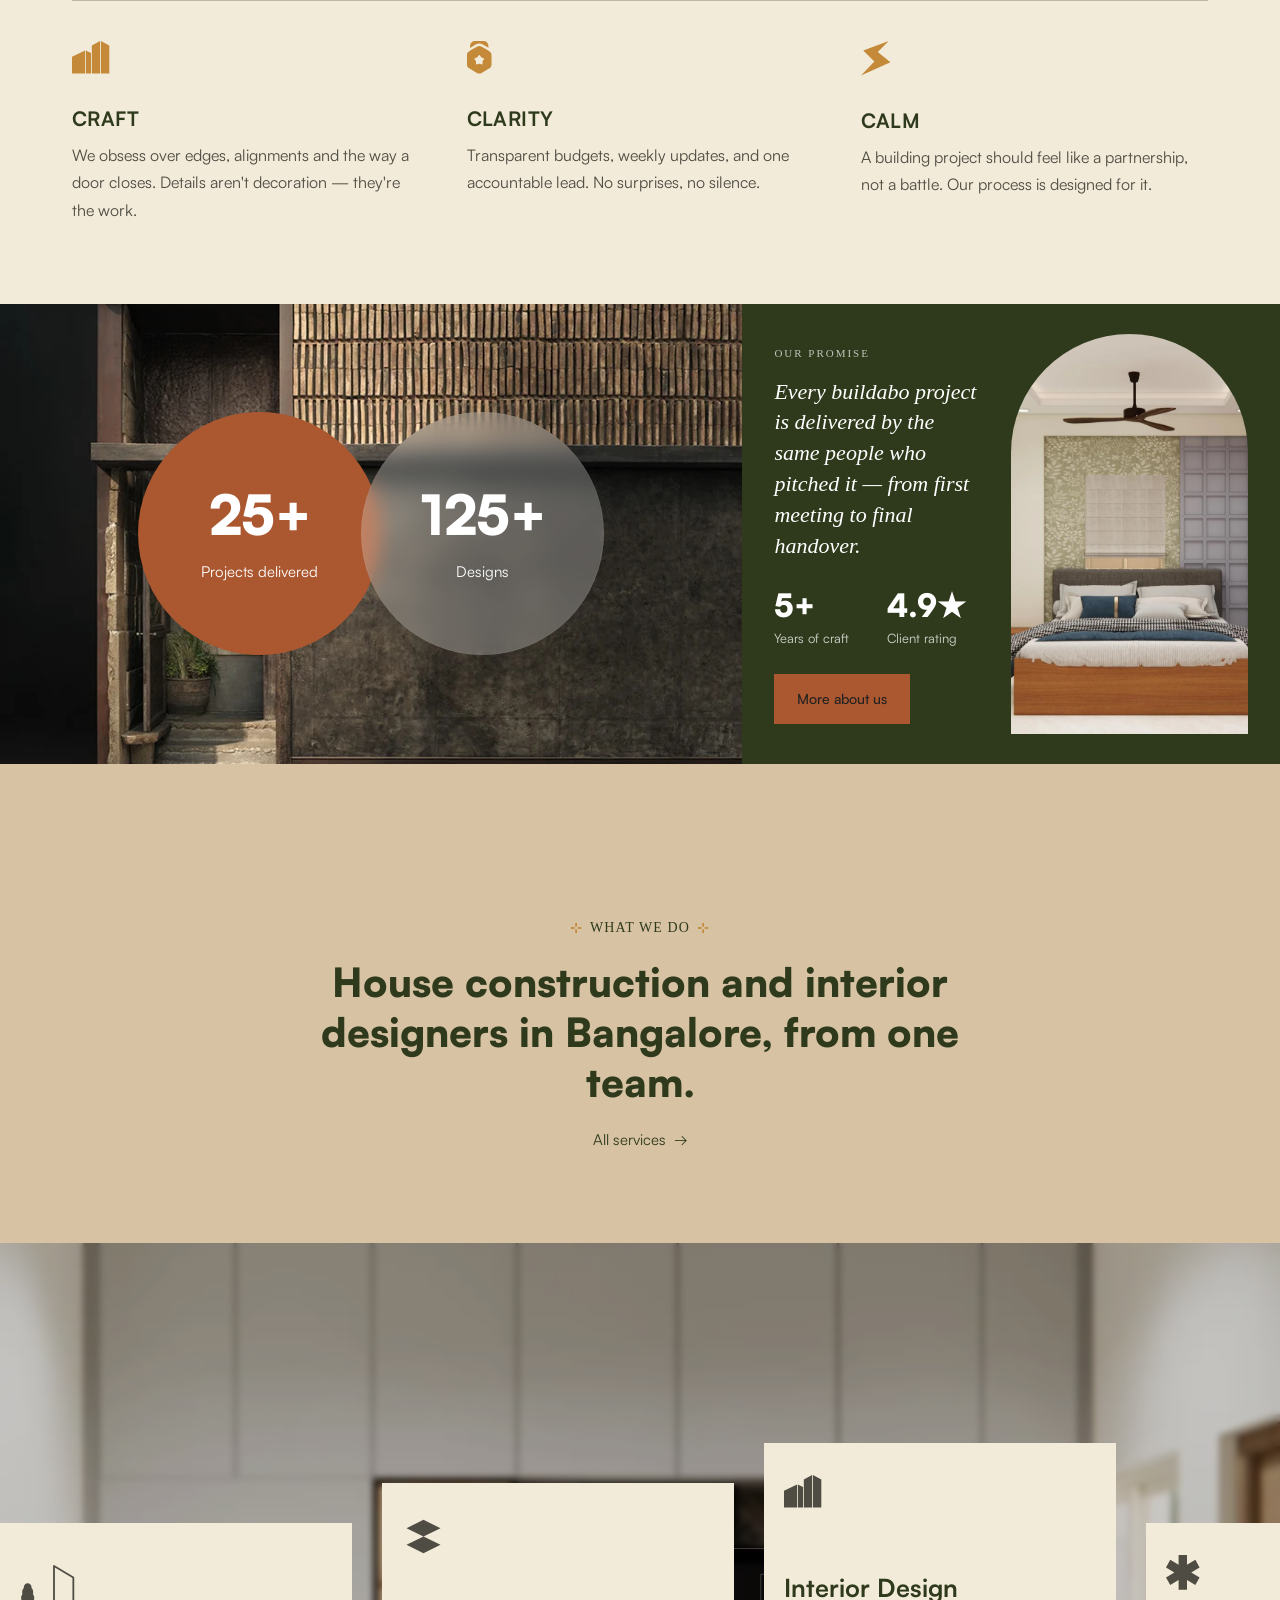
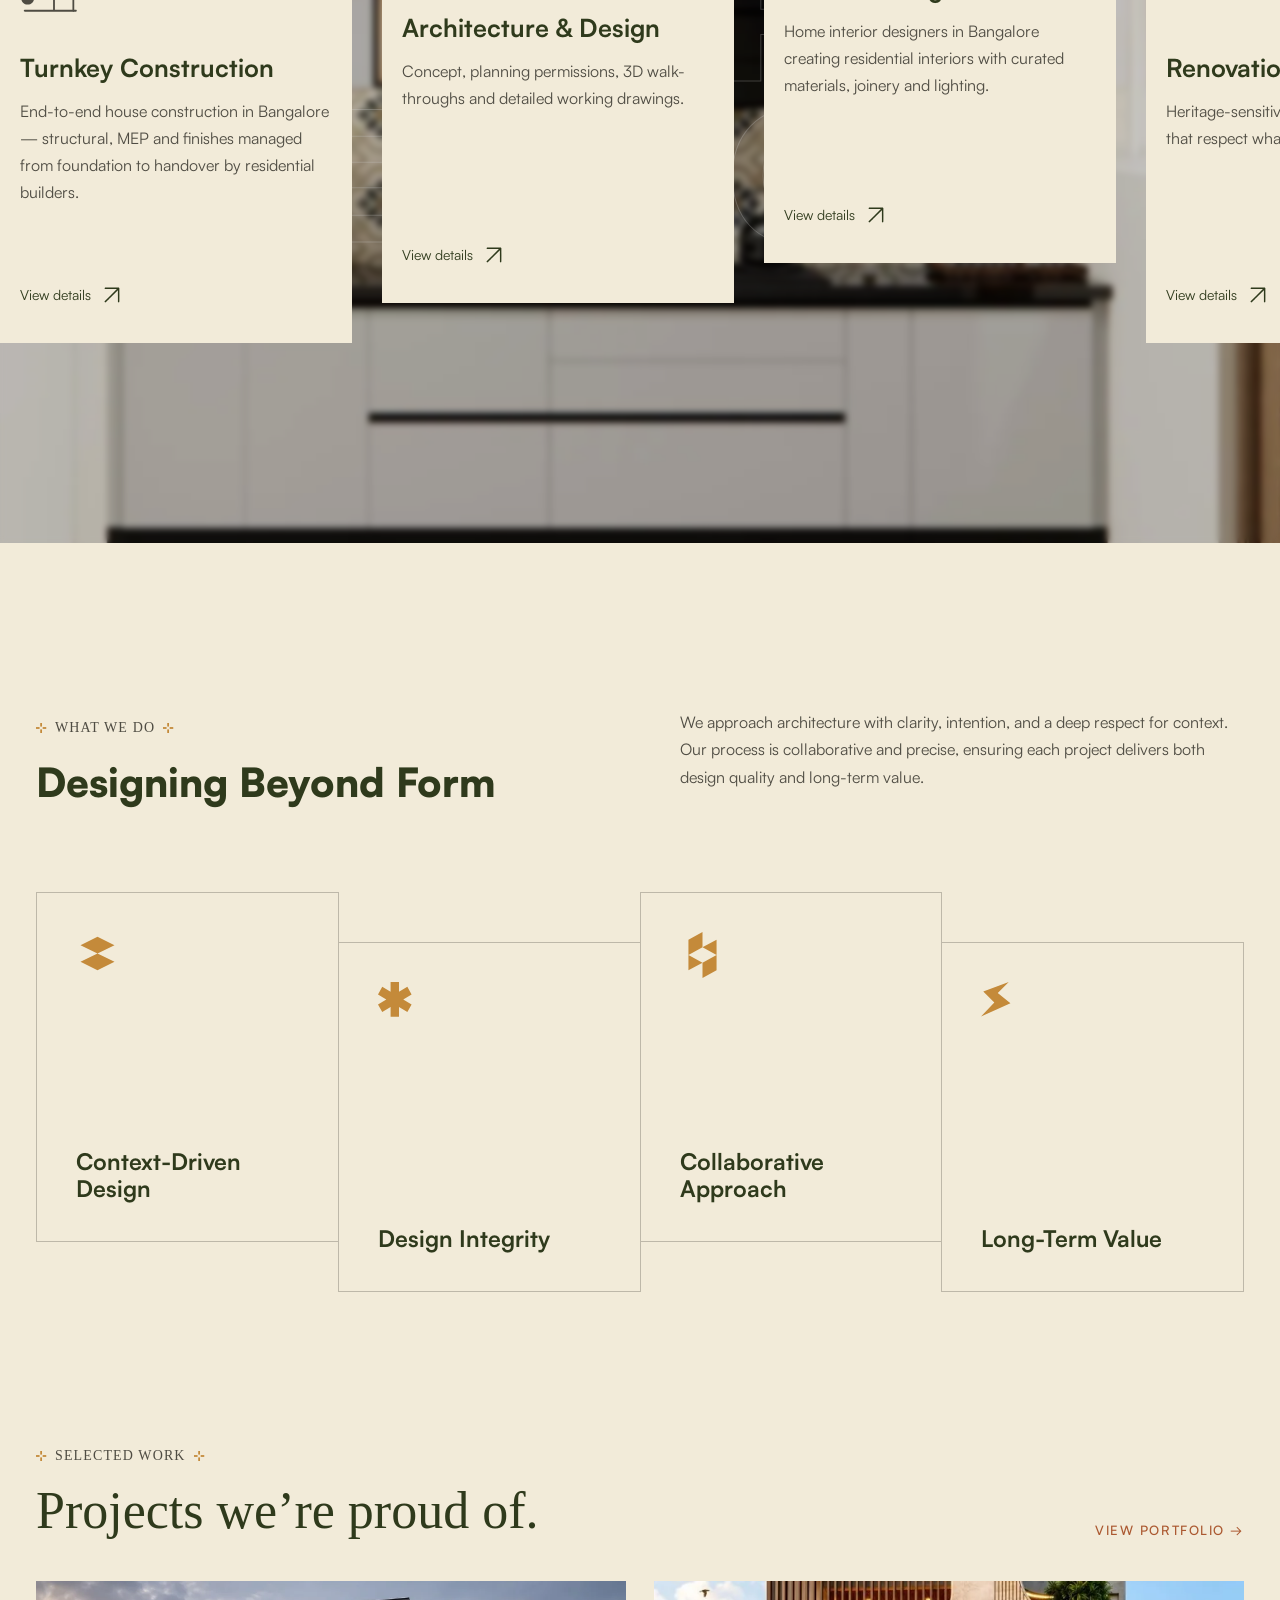
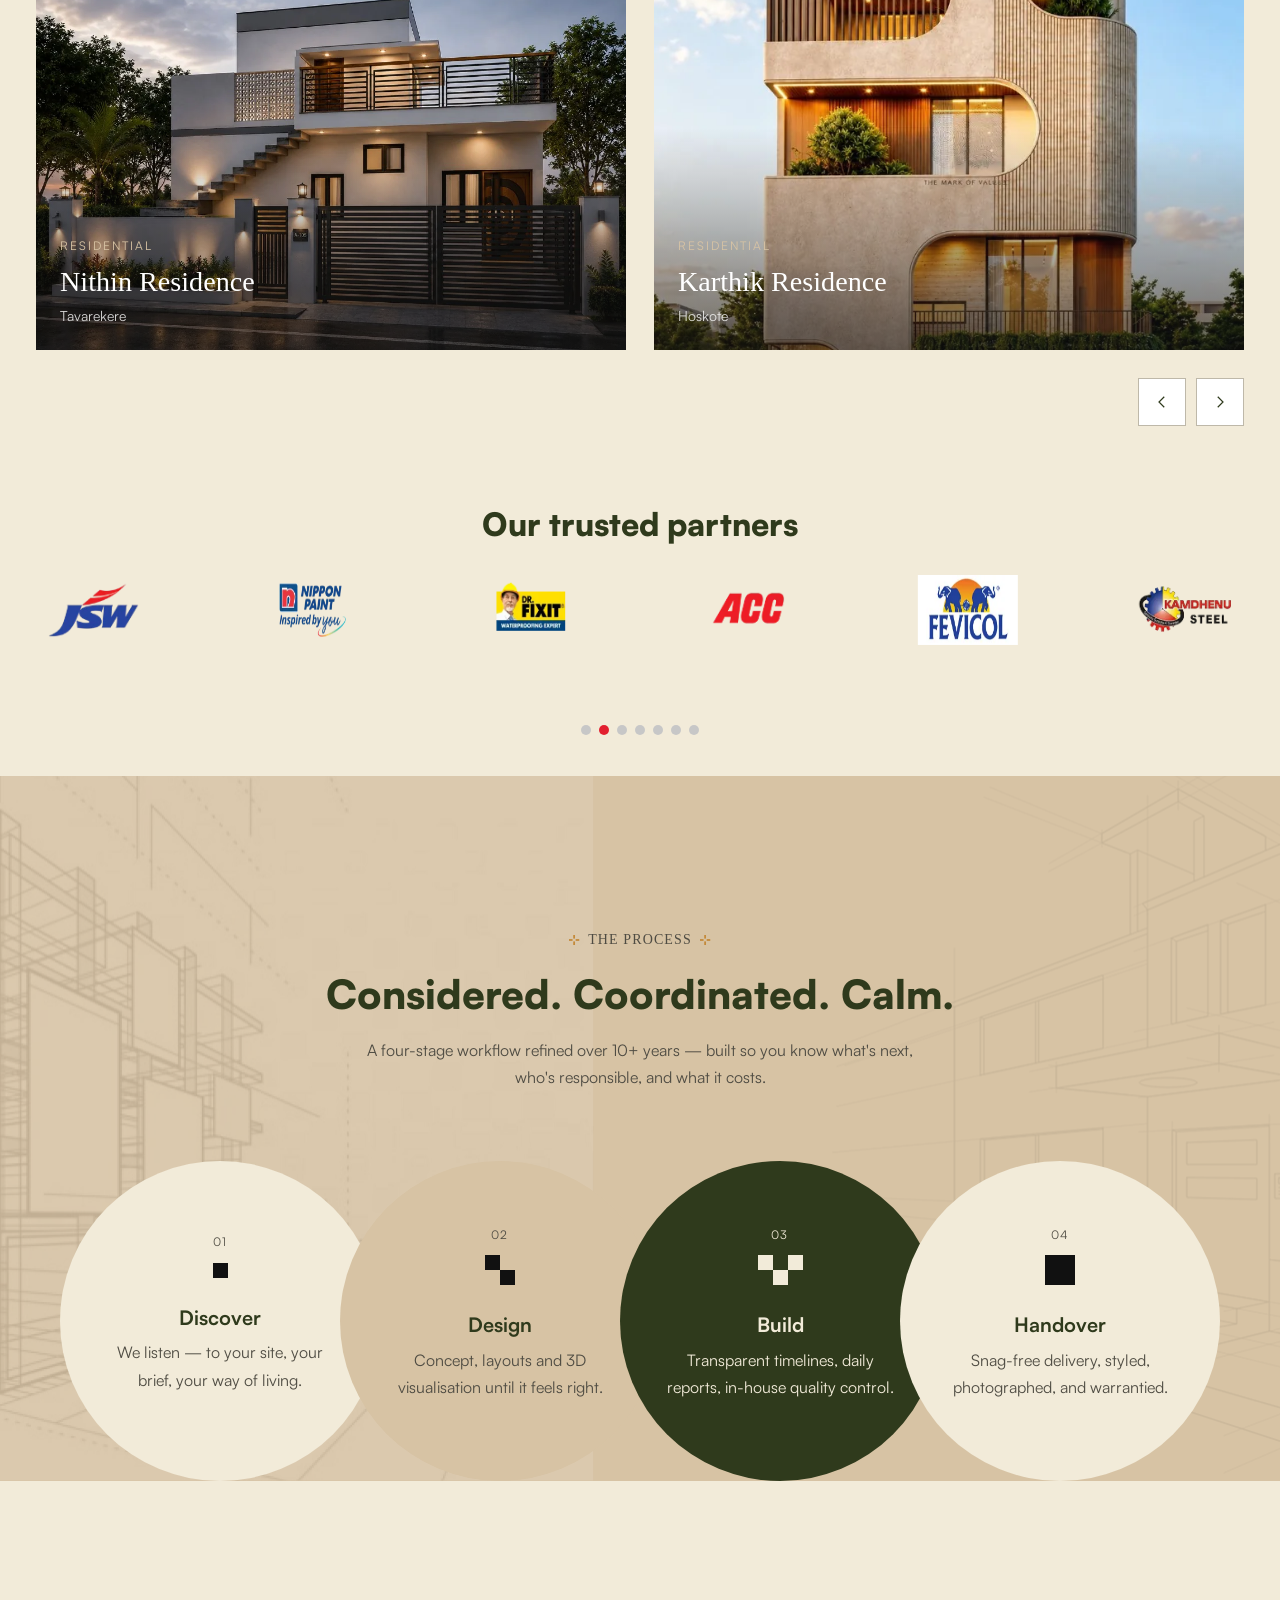
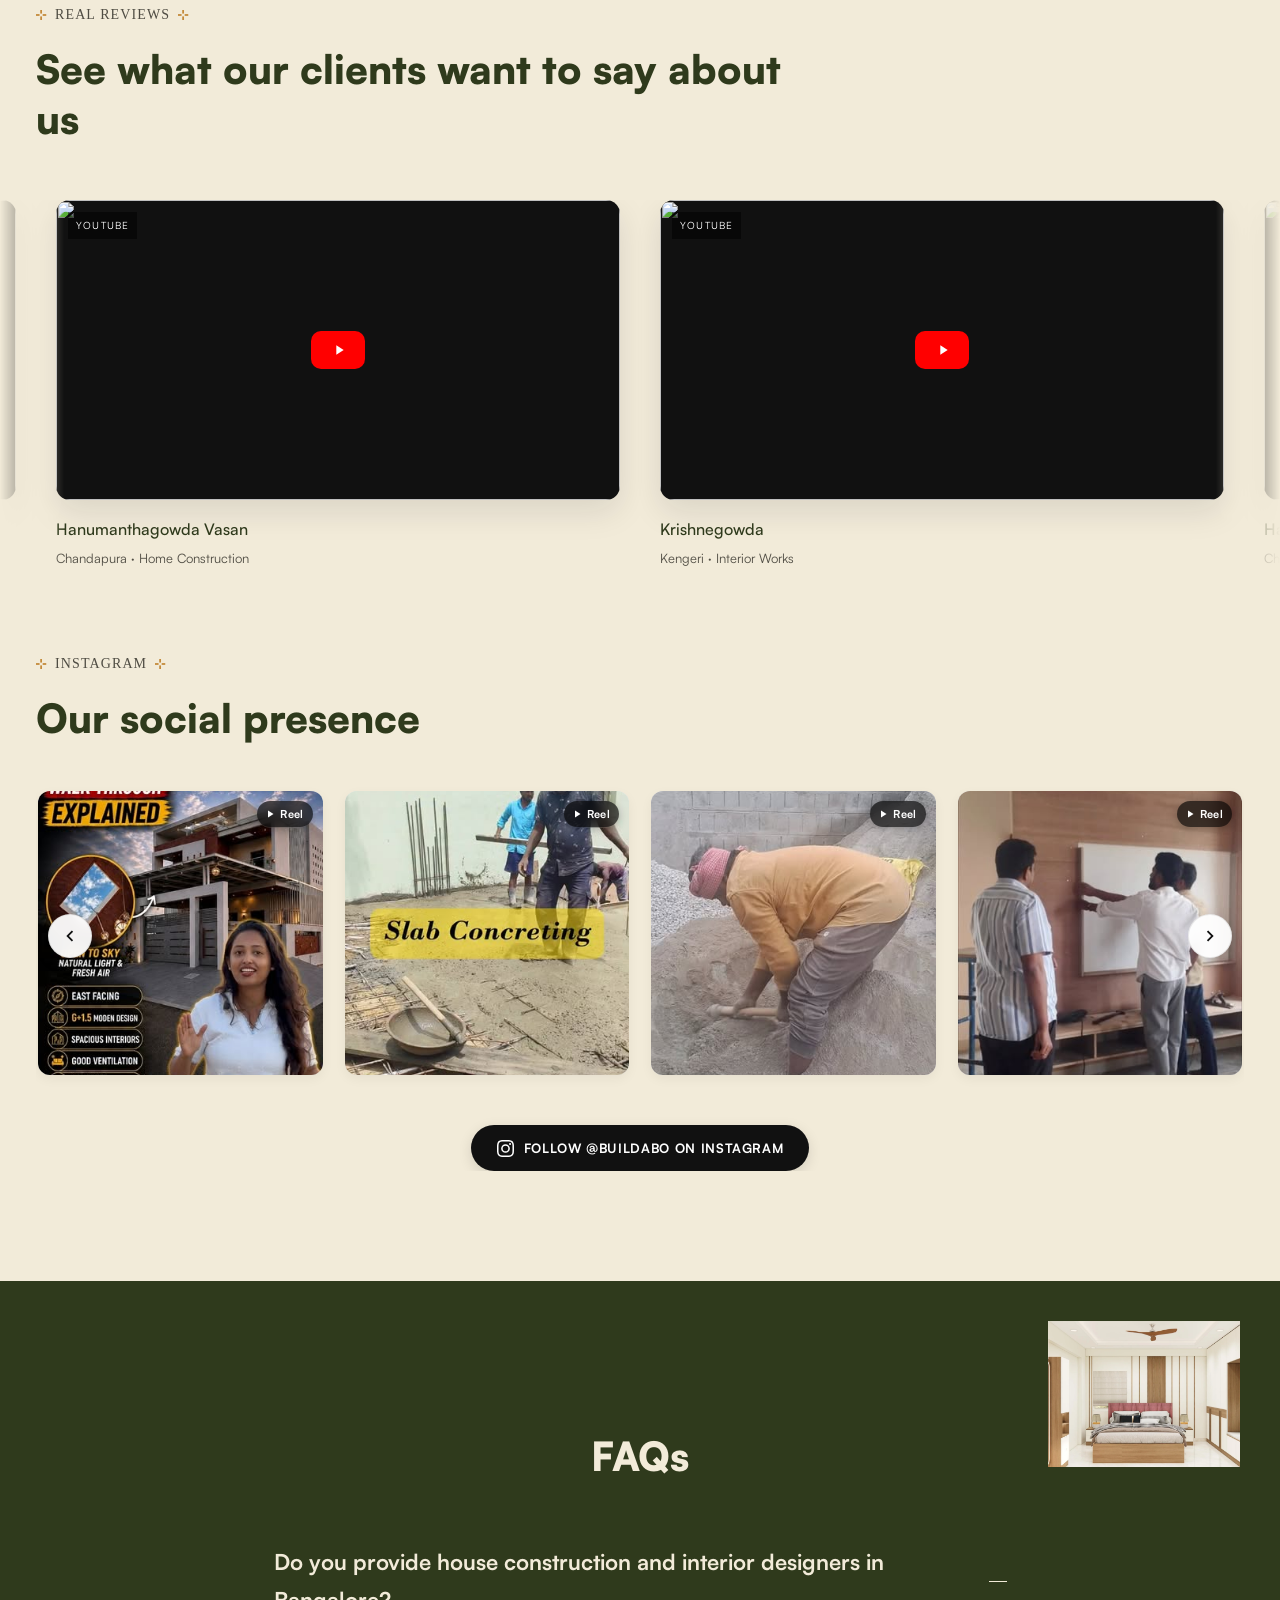
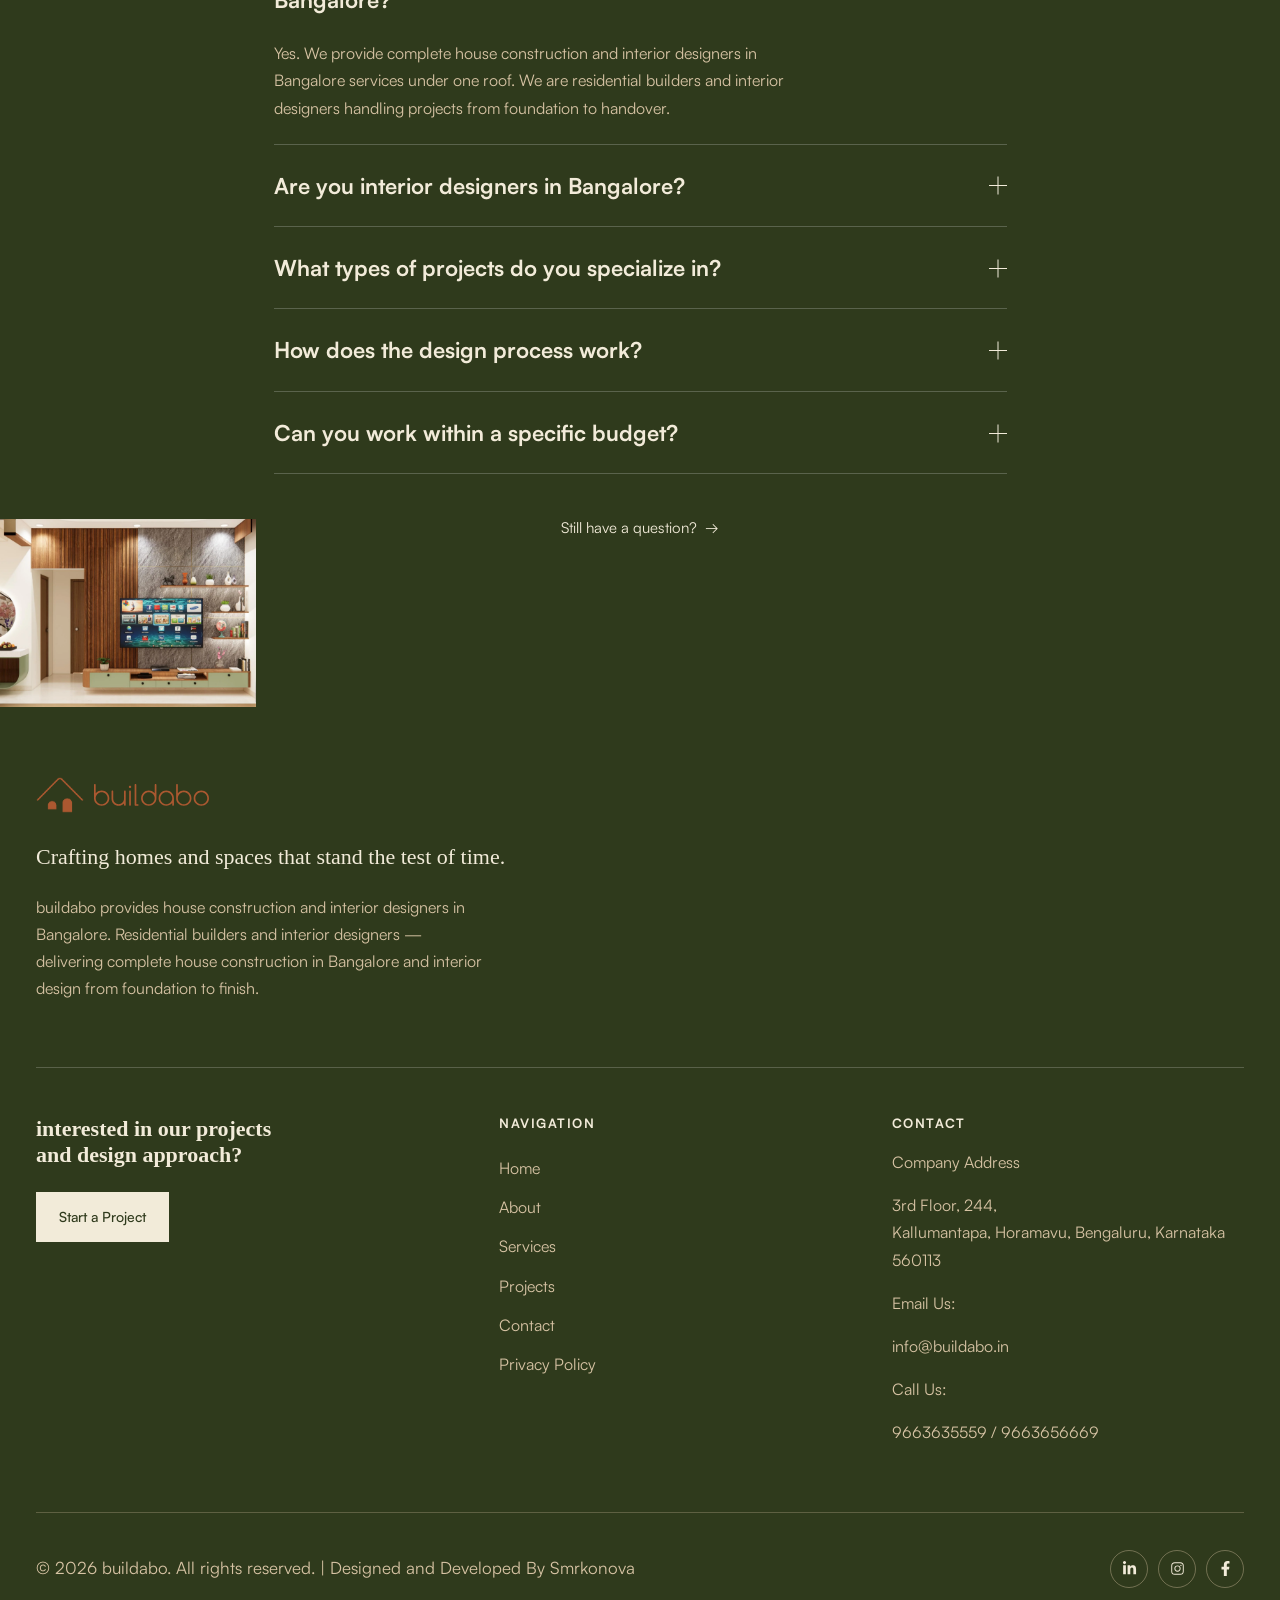
==== commit 04e425c5: "Add campaign hero slide to index and top construction company projects to portfolio" ====
--- a/index.html
+++ b/index.html
@@ -34,7 +34,12 @@
     content="House construction and interior designers in Bangalore. Home construction and interior design from one company." />
   <meta name="twitter:image" content="https://buildabo.in/assets/logo.png" />
 
-  <link rel="preload" as="image" href="assets/hero-1.webp?v=pdf1" fetchpriority="high" />
+  <link rel="preload" as="image" href="assets/hero-house-desktop.webp" fetchpriority="high" media="(min-width: 769px)" />
+  <link rel="preload" as="image" href="assets/hero-house-mobile.webp" fetchpriority="high" media="(max-width: 768px)" />
+  <link rel="preload" as="image" href="assets/september-offer-badge.webp?v=clear5" />
+  <link rel="preload" as="font" href="fonts/Satoshi-Black.woff2" type="font/woff2" crossorigin />
+  <link rel="preload" as="font" href="fonts/Satoshi-Regular.woff2" type="font/woff2" crossorigin />
+  <link rel="preload" as="image" href="assets/hero-1.webp?v=pdf1" />
 
   <link rel="preconnect" href="https://cdn.jsdelivr.net" />
 
@@ -44,6 +49,13 @@
    
   <link rel="stylesheet" href="css/swiper.css">
   <link rel="stylesheet" href="css/style.css?v=adform26" />
+  <!-- Google Tag Manager -->
+  <script>(function(w,d,s,l,i){w[l]=w[l]||[];w[l].push({'gtm.start':
+  new Date().getTime(),event:'gtm.js'});var f=d.getElementsByTagName(s)[0],
+  j=d.createElement(s),dl=l!='dataLayer'?'&l='+l:'';j.async=true;j.src=
+  'https://www.googletagmanager.com/gtm.js?id='+i+dl;f.parentNode.insertBefore(j,f);
+  })(window,document,'script','dataLayer','GTM-M68QWDNV');</script>
+  <!-- End Google Tag Manager -->
 </head>
 <style>
   .trustedSwiper .swiper-pagination-bullet {
@@ -100,6 +112,11 @@
 </style>
 
 <body class="font-dm bg-white text-body">
+<!-- Google Tag Manager (noscript) -->
+<noscript><iframe src="https://www.googletagmanager.com/ns.html?id=GTM-M68QWDNV"
+height="0" width="0" style="display:none;visibility:hidden"></iframe></noscript>
+<!-- End Google Tag Manager (noscript) -->
+
   <div data-chrome="sticky"></div>
 
   <div data-chrome="mobile"></div>
@@ -110,6 +127,253 @@
       <div class="hero-stage">
         <div class="swiper hero-swiper">
           <div class="swiper-wrapper">
+            <div class="swiper-slide hero-slide-campaign ad-hero-slide">
+              <picture class="ad-hero-bg-picture">
+                <source media="(max-width: 768px)" srcset="assets/hero-house-mobile.webp">
+                <img src="assets/hero-house-desktop.webp" alt="House construction in Bangalore by residential builders at buildabo" class="ad-hero-bg-img" fetchpriority="high" loading="eager" decoding="async" width="1600" height="800" />
+              </picture>
+              <div class="ad-hero-overlay"></div>
+
+              <div class="ad-hero-container">
+                <!-- LEFT COLUMN -->
+                <div class="ad-hero-left">
+                  
+                  <!-- September Offer Badge -->
+                  <div class="ad-offer-badge-wrap js-fade" data-y="16">
+                    <img
+                      src="assets/september-offer-badge.webp?v=clear5"
+                      srcset="assets/september-offer-badge@2x.webp 2x, assets/september-offer-badge@3x.webp 3x"
+                      alt="September Offer: ₹50 Off Per Sq.Ft - Offer ends 30 Sep 2026"
+                      class="ad-offer-badge-img"
+                      width="171"
+                      height="114"
+                      fetchpriority="high"
+                    />
+                  </div>
+
+                  <!-- Headline -->
+                  <h1 class="ad-hero-title js-fade" data-y="24" data-delay="0.06">
+                    <span class="ad-title-desk">Build Your Dream<br />Home in <span class="ad-highlight-gold">Bangalore</span></span>
+                    <span class="ad-title-mob">Build Your<br />Dream Home<br />in <span class="ad-highlight-gold">Bangalore</span></span>
+                  </h1>
+
+                  <!-- Price -->
+                  <div class="ad-hero-price-row js-fade" data-y="20" data-delay="0.1">
+                    <span class="ad-price-kicker">FROM</span>
+                    <div class="ad-price-main">
+                      <span class="ad-price-value">₹1,699</span>
+                      <span class="ad-price-unit">/sq.ft*</span>
+                    </div>
+                  </div>
+
+                  <!-- Subtitle -->
+                  <p class="ad-hero-sub js-fade" data-y="18" data-delay="0.14">
+                    Thoughtful Design. Quality Construction.<br />Hassle-Free Handover
+                  </p>
+
+                  <!-- 4 FEATURES ROW (MOBILE PLACEMENT) -->
+                  <div class="ad-features-row ad-features-mob js-fade" data-delay="0.16">
+                    <div class="ad-feature-item">
+                      <div class="ad-feature-icon">
+                        <img src="assets/icon-transparent-pricing.svg?v=d28" alt="" class="ad-feature-icon-img" width="22" height="22" />
+                      </div>
+                      <span class="ad-feature-label">Transparent<br>Pricing</span>
+                    </div>
+                    <div class="ad-feature-item">
+                      <div class="ad-feature-icon">
+                        <img src="assets/icon-custom-design.svg?v=d28" alt="" class="ad-feature-icon-img" width="24" height="24" />
+                      </div>
+                      <span class="ad-feature-label">Custom<br>Design</span>
+                    </div>
+                    <div class="ad-feature-item">
+                      <div class="ad-feature-icon">
+                        <img src="assets/icon-quality-materials.svg?v=d28" alt="" class="ad-feature-icon-img" width="22" height="22" />
+                      </div>
+                      <span class="ad-feature-label">Quality<br>Materials</span>
+                    </div>
+                    <div class="ad-feature-item">
+                      <div class="ad-feature-icon">
+                        <img src="assets/icon-free-estimation.svg?v=d28" alt="" class="ad-feature-icon-img" width="22" height="22" />
+                      </div>
+                      <span class="ad-feature-label">Free<br>Estimation</span>
+                    </div>
+                  </div>
+
+                  <!-- CTA Buttons -->
+                  <div class="ad-hero-ctas js-fade" data-y="16" data-delay="0.18">
+                    <a href="#hero-estimate-card" id="consultation-cta" class="ad-cta-btn ad-cta-solid" data-hero-lead-btn data-lead-mode="offer">
+                      Claim ₹50/sq.ft Offer &rarr;
+                    </a>
+                    <a href="#hero-estimate-card" id="hero-estimate-cta" class="ad-cta-btn ad-cta-outline" data-hero-lead-btn data-lead-mode="estimate">
+                      Get Free Estimate &rarr;
+                    </a>
+                  </div>
+
+                  <!-- Location & Skyline Row -->
+                  <div class="ad-location-skyline-row js-fade" data-delay="0.2">
+                    <div class="ad-location-wrap">
+                      <div class="ad-location-icon" aria-hidden="true">
+                        <svg viewBox="0 0 24 24" fill="currentColor">
+                          <path d="M12 2C8.13 2 5 5.13 5 9c0 5.25 7 13 7 13s7-7.75 7-13c0-3.87-3.13-7-7-7zm0 9.5c-1.38 0-2.5-1.12-2.5-2.5s1.12-2.5 2.5-2.5 2.5 1.12 2.5 2.5-1.12 2.5-2.5 2.5z"/>
+                        </svg>
+                      </div>
+                      <div class="ad-location-text">
+                        <span>Serving Homeowners Across</span>
+                        <strong>Bangalore &amp; Nearby Areas</strong>
+                      </div>
+                    </div>
+                    <div class="ad-skyline-wrap" aria-hidden="true">
+                      <img src="assets/bangalore-skyline.webp?v=clear7" alt="Bangalore Skyline" class="ad-skyline-img" width="180" height="46" />
+                    </div>
+                  </div>
+
+                  <!-- Disclaimer -->
+                  <p class="ad-hero-disclaimer js-fade" data-delay="0.22">
+                    *T&amp;C Apply. Pricing may vary based on design, specifications and project requirements
+                  </p>
+
+                </div>
+
+                <!-- RIGHT COLUMN (DESKTOP) -->
+                <div class="ad-estimate-card-wrap js-fade swiper-no-swiping" data-y="24" data-delay="0.12">
+                  <div class="ad-estimate-card" id="hero-estimate-card">
+                    <div class="ad-card-head">
+                      <h2 class="ad-card-title">
+                        Get Your Free<br />
+                        <span class="ad-card-accent">Construction Estimate</span>
+                      </h2>
+                      <p class="ad-card-sub">
+                        Tell us a few details and our team will get back to you with a customised estimate.
+                      </p>
+                    </div>
+
+                    <form class="contact-form ad-card-form" name="hero-estimate" method="POST" action="/" data-netlify="true" netlify-honeypot="bot-field">
+                      <input type="hidden" name="form-name" value="hero-estimate" />
+                      <input type="hidden" name="subject" value="New hero estimate lead from buildabo homepage" />
+                      <p class="contact-honeypot" aria-hidden="true" style="display:none;">
+                        <label>Leave blank <input type="text" name="bot-field" tabindex="-1" autocomplete="off" /></label>
+                      </p>
+
+                      <!-- Name Field -->
+                      <div class="ad-input-group">
+                        <span class="ad-input-icon" aria-hidden="true">
+                          <svg viewBox="0 0 24 24" fill="none" stroke="currentColor" stroke-width="1.8">
+                            <path d="M19 21v-2a4 4 0 0 0-4-4H9a4 4 0 0 0-4 4v2"/>
+                            <circle cx="12" cy="7" r="4"/>
+                          </svg>
+                        </span>
+                        <input class="ad-card-input" id="hero-est-name" type="text" name="name" required maxlength="120" placeholder="Full Name*" autocomplete="name" />
+                      </div>
+
+                      <!-- Phone Field with +91 -->
+                      <div class="ad-phone-wrap">
+                        <span class="ad-phone-prefix" aria-hidden="true">
+                          <svg class="ad-flag-icon" viewBox="0 0 24 16">
+                            <rect width="24" height="5.33" fill="#FF9933"/>
+                            <rect y="5.33" width="24" height="5.34" fill="#fff"/>
+                            <rect y="10.67" width="24" height="5.33" fill="#138808"/>
+                            <circle cx="12" cy="8" r="1.7" fill="none" stroke="#000080" stroke-width=".75"/>
+                          </svg>
+                          +91
+                        </span>
+                        <input class="ad-phone-input" id="hero-est-phone" type="tel" name="phone" required maxlength="15" placeholder="Mobile Number*" inputmode="numeric" autocomplete="tel-national" />
+                      </div>
+
+                      <!-- Location Dropdown -->
+                      <div class="ad-input-group">
+                        <span class="ad-input-icon" aria-hidden="true">
+                          <svg viewBox="0 0 24 24" fill="none" stroke="currentColor" stroke-width="1.8">
+                            <path d="M12 2C8.13 2 5 5.13 5 9c0 5.25 7 13 7 13s7-7.75 7-13c0-3.87-3.13-7-7-7z"/>
+                            <circle cx="12" cy="9" r="2.5"/>
+                          </svg>
+                        </span>
+                        <select class="ad-card-input ad-card-select" id="hero-est-location" name="location" required aria-label="Location of your plot">
+                          <option value="" disabled selected>Location of your plot*</option>
+                          <option value="North Bangalore">North Bangalore</option>
+                          <option value="Sarjapur">Sarjapur</option>
+                          <option value="KR Puram">KR Puram</option>
+                          <option value="Hoskote">Hoskote</option>
+                          <option value="Chandapura">Chandapura</option>
+                          <option value="Devanahalli">Devanahalli</option>
+                          <option value="Vidyaranyapura">Vidyaranyapura</option>
+                          <option value="Other areas in Bangalore">Other areas in Bangalore</option>
+                        </select>
+                        <span class="ad-select-arrow" aria-hidden="true">
+                          <svg width="12" height="8" viewBox="0 0 12 8" fill="none" stroke="currentColor" stroke-width="1.8">
+                            <path d="M1 1.5L6 6.5L11 1.5"/>
+                          </svg>
+                        </span>
+                      </div>
+
+                      <!-- Approx Area Dropdown -->
+                      <div class="ad-input-group">
+                        <span class="ad-input-icon" aria-hidden="true">
+                          <svg viewBox="0 0 24 24" fill="none" stroke="currentColor" stroke-width="1.8">
+                            <path d="m3 9 9-7 9 7v11a2 2 0 0 1-2 2H5a2 2 0 0 1-2-2z"/>
+                            <polyline points="9 22 9 12 15 12 15 22"/>
+                          </svg>
+                        </span>
+                        <select class="ad-card-input ad-card-select" id="hero-est-area" name="builtup_area" required aria-label="Approx Built-up Area">
+                          <option value="" disabled selected>Approx. Built-up Area (sq.ft)*</option>
+                          <option value="1,000 - 1,500 sq.ft">1,000 - 1,500 sq.ft</option>
+                          <option value="1,500 - 2,500 sq.ft">1,500 - 2,500 sq.ft</option>
+                          <option value="2,500 - 4,000 sq.ft">2,500 - 4,000 sq.ft</option>
+                          <option value="4,000+ sq.ft">4,000+ sq.ft</option>
+                        </select>
+                        <span class="ad-select-arrow" aria-hidden="true">
+                          <svg width="12" height="8" viewBox="0 0 12 8" fill="none" stroke="currentColor" stroke-width="1.8">
+                            <path d="M1 1.5L6 6.5L11 1.5"/>
+                          </svg>
+                        </span>
+                      </div>
+
+                      <button type="submit" class="ad-card-submit-btn">
+                        Get My Free Estimate &rarr;
+                      </button>
+
+                      <div class="ad-card-safe-notice">
+                        <svg viewBox="0 0 24 24" fill="none" stroke="currentColor" stroke-width="1.8">
+                          <rect width="18" height="11" x="3" y="11" rx="2" ry="2"/>
+                          <path d="M7 11V7a5 5 0 0 1 10 0v4"/>
+                        </svg>
+                        <span>Your information is safe with us.</span>
+                      </div>
+
+                      <p class="contact-form-status" role="status" aria-live="polite" hidden></p>
+                    </form>
+                  </div>
+
+                  <!-- 4 FEATURES ROW (DESKTOP PLACEMENT UNDER CARD) -->
+                  <div class="ad-features-row ad-features-desk">
+                    <div class="ad-feature-item">
+                      <div class="ad-feature-icon">
+                        <img src="assets/icon-transparent-pricing.svg?v=d28" alt="" class="ad-feature-icon-img" width="22" height="22" />
+                      </div>
+                      <span class="ad-feature-label">Transparent<br>Pricing</span>
+                    </div>
+                    <div class="ad-feature-item">
+                      <div class="ad-feature-icon">
+                        <img src="assets/icon-custom-design.svg?v=d28" alt="" class="ad-feature-icon-img" width="24" height="24" />
+                      </div>
+                      <span class="ad-feature-label">Custom<br>Design</span>
+                    </div>
+                    <div class="ad-feature-item">
+                      <div class="ad-feature-icon">
+                        <img src="assets/icon-quality-materials.svg?v=d28" alt="" class="ad-feature-icon-img" width="22" height="22" />
+                      </div>
+                      <span class="ad-feature-label">Quality<br>Materials</span>
+                    </div>
+                    <div class="ad-feature-item">
+                      <div class="ad-feature-icon">
+                        <img src="assets/icon-free-estimation.svg?v=d28" alt="" class="ad-feature-icon-img" width="22" height="22" />
+                      </div>
+                      <span class="ad-feature-label">Free<br>Estimation</span>
+                    </div>
+                  </div>
+
+                </div>
+              </div>
+            </div>
             <div class="swiper-slide hero-slide-windows">
               <div class="hero-windows" aria-hidden="true">
                 <div class="hero-window hero-window--sm"><img src="assets/hero-1.webp?v=pdf1"
@@ -119,7 +383,7 @@
                     height="1000" decoding="async" /></div>
               </div>
               <div class="slide-copy sm:mt-4">
-                <h1>House Construction and <br> Interior Designers in Bangalore</h1>
+                <h2>House Construction and <br> Interior Designers in Bangalore</h2>
                 <p>A premier house construction company and interior designers in Bangalore — residential builders
                   and interior designers for turnkey homes from foundation to handover.</p>
               </div>
--- a/css/style.css
+++ b/css/style.css
@@ -227,10 +227,26 @@
 }
 @media (max-width: 767px) {
   html, body, .page-shell {
-    overflow-x: hidden;
+    overflow-x: clip;
     max-width: 100%;
   }
   .container-site { width: calc(100% - 40px); }
+}
+
+body.ad-page,
+.ad-page.page-shell,
+html:has(body.ad-page) {
+  overflow-x: clip !important;
+  overflow-y: visible !important;
+}
+
+body.ad-page {
+  padding-top: 105px !important;
+}
+@media (max-width: 1024px) {
+  body.ad-page {
+    padding-top: 100px !important;
+  }
 }
 
 /* Buttons */
@@ -534,7 +550,8 @@
 }
 .hero-slide-windows::after,
 .hero-slide-split::after,
-.hero-slide-forest::after { display: none; }
+.hero-slide-forest::after,
+.hero-slide-campaign::after { display: none !important; }
 .hero-windows {
   position: relative;
   overflow: hidden;
@@ -3228,113 +3245,653 @@
   gap: 22px 18px;
 }
 
-/* Ad Page Featured Walkthrough Video Section */
-.ad-video-feature {
-  padding: 88px 0 64px;
-  background: var(--plaster);
-  border-bottom: 1px solid var(--line);
-}
-.ad-video-feature-grid {
+/* Ad Page Delivered by BuildAbo Section */
+.ad-delivered-section {
+  padding: 64px 0 60px;
+  background: #ffffff;
+  border-bottom: 1px solid #f0eae1;
+  position: relative;
+  opacity: 1;
+}
+
+.ad-delivered-grid {
   display: grid;
-  grid-template-columns: 1.15fr 0.85fr;
+  grid-template-columns: 440px minmax(0, 480px);
   gap: 56px;
-  align-items: start;
-}
-.ad-video-feature-copy {
-  padding-top: 8px;
-}
-.ad-video-feature-copy h2 {
-  margin: 0 0 16px;
-  font-size: clamp(30px, 3.8vw, 48px);
-  line-height: 1.08;
-  color: var(--heading);
-}
-.ad-video-lead {
-  margin: 0 0 28px;
-  font-size: 1.0625rem;
-  line-height: 1.65;
-  color: var(--body);
-}
-.ad-video-specs {
-  display: flex;
-  flex-wrap: wrap;
-  gap: 16px;
-  margin-bottom: 32px;
-}
-.ad-video-spec-item {
-  background: rgba(47, 58, 28, 0.05);
-  border: 1px solid rgba(47, 58, 28, 0.12);
-  border-radius: 12px;
-  padding: 14px 20px;
-  min-width: 125px;
-}
-.ad-video-spec-num {
-  display: block;
-  font-family: var(--font-serif);
-  font-size: 1.625rem;
-  font-weight: 700;
-  color: var(--terracotta);
-  line-height: 1.1;
-  margin-bottom: 4px;
-}
-.ad-video-spec-lbl {
-  display: block;
-  font-size: 0.75rem;
-  letter-spacing: 0.08em;
-  text-transform: uppercase;
-  color: var(--concrete);
-  font-weight: 500;
-}
-.ad-video-actions {
-  display: flex;
-  flex-wrap: wrap;
-  align-items: center;
-  gap: 16px;
-  margin-top: 28px;
-}
-.ad-video-actions .btn {
-  display: inline-flex;
-  align-items: center;
-  gap: 8px;
-}
-.ad-ig-video-card {
+  align-items: center;
+  max-width: 1080px;
+  margin: 0 auto;
+}
+
+/* Video Player Card */
+.ad-delivered-video-col {
+  width: 100%;
+}
+
+.ad-delivered-video-card {
   position: relative;
   width: 100%;
   max-width: 440px;
-  margin: 0 auto;
-  border-radius: 20px;
+  aspect-ratio: 4 / 5;
+  border-radius: 22px;
   overflow: hidden;
-  box-shadow: 0 20px 50px rgba(47, 58, 28, 0.14);
+  background: #111111;
+  box-shadow: 0 16px 40px rgba(35, 25, 15, 0.16);
+  border: 1px solid rgba(0, 0, 0, 0.08);
+}
+
+.ad-delivered-video {
+  width: 100%;
+  height: 100%;
+  object-fit: cover;
+  object-position: center;
+  display: block;
+  cursor: pointer;
+}
+
+/* Top-Left Badge */
+.ad-video-badge {
+  position: absolute;
+  top: 18px;
+  left: 18px;
+  z-index: 4;
+  background: #93562a;
+  color: #ffffff;
+  border-radius: 999px;
+  padding: 5px 14px 5px 6px;
+  display: inline-flex;
+  align-items: center;
+  gap: 8px;
+  box-shadow: 0 4px 14px rgba(0, 0, 0, 0.3);
+  pointer-events: none;
+}
+
+.ad-badge-icon-circle {
+  width: 22px;
+  height: 22px;
+  border-radius: 50%;
+  background: rgba(0, 0, 0, 0.22);
+  display: inline-flex;
+  align-items: center;
+  justify-content: center;
+  flex-shrink: 0;
+}
+
+.ad-badge-icon {
+  display: block;
+  color: #ffffff;
+}
+
+.ad-badge-text {
+  font-size: 10.5px;
+  font-weight: 700;
+  letter-spacing: 0.8px;
+  color: #ffffff;
+  white-space: nowrap;
+}
+
+/* Cursive Script Handwriting Overlays */
+.ad-video-script {
+  position: absolute;
+  z-index: 4;
+  pointer-events: none;
+  font-family: 'Caveat', cursive, sans-serif;
+  color: #ffffff;
+  font-size: 26px;
+  font-weight: 700;
+  line-height: 1.1;
+  text-shadow: 0 2px 10px rgba(0, 0, 0, 0.7);
+}
+
+.ad-video-script-top {
+  top: 18px;
+  right: 18px;
+  text-align: right;
+  transform: rotate(-6deg);
+}
+
+.ad-video-script-bottom {
+  bottom: 70px;
+  left: 18px;
+  text-align: left;
+  transform: rotate(-5deg);
+}
+
+.ad-script-swoosh {
+  width: 48px;
+  height: 10px;
+  display: block;
+  margin-top: 2px;
+}
+
+.ad-video-script-top .ad-script-swoosh {
+  margin-left: auto;
+}
+
+.ad-video-script-bottom .ad-script-swoosh {
+  margin-right: auto;
+}
+
+/* Big Center Play/Pause Button */
+.ad-video-center-btn {
+  position: absolute;
+  top: 50%;
+  left: 50%;
+  transform: translate(-50%, -50%);
+  z-index: 6;
+  width: 68px;
+  height: 68px;
+  border-radius: 50%;
+  background: rgba(0, 0, 0, 0.38);
+  backdrop-filter: blur(8px);
+  -webkit-backdrop-filter: blur(8px);
+  border: 2px solid rgba(255, 255, 255, 0.85);
+  color: #ffffff;
+  display: flex;
+  align-items: center;
+  justify-content: center;
+  cursor: pointer;
+  padding: 0;
+  transition: transform 0.25s cubic-bezier(0.2, 0.8, 0.2, 1), opacity 0.3s ease, background 0.2s ease;
+}
+
+.ad-video-center-btn:hover {
+  transform: translate(-50%, -50%) scale(1.08);
+  background: rgba(0, 0, 0, 0.58);
+}
+
+.ad-center-icon-play {
+  margin-left: 3px;
+}
+
+.ad-video-center-btn .ad-center-icon-pause {
+  display: none;
+}
+
+.ad-delivered-video-card.is-playing .ad-video-center-btn {
+  opacity: 0;
+  pointer-events: none;
+}
+
+.ad-delivered-video-card.is-playing:hover .ad-video-center-btn {
+  opacity: 0.88;
+  pointer-events: auto;
+}
+
+.ad-delivered-video-card.is-playing .ad-center-icon-play {
+  display: none;
+}
+
+.ad-delivered-video-card.is-playing .ad-center-icon-pause {
+  display: block;
+}
+
+/* Custom Bottom Controls Bar */
+.ad-video-controls {
+  position: absolute;
+  bottom: 0;
+  left: 0;
+  right: 0;
+  z-index: 6;
+  background: linear-gradient(to top, rgba(0, 0, 0, 0.88) 0%, rgba(0, 0, 0, 0.5) 65%, transparent 100%);
+  padding: 24px 16px 12px;
+}
+
+.ad-video-controls-top {
+  display: flex;
+  align-items: center;
+  justify-content: space-between;
+  width: 100%;
+  margin-bottom: 8px;
+}
+
+.ad-video-ctrl-left {
+  display: flex;
+  align-items: center;
+  gap: 8px;
+}
+
+.ad-ctrl-btn {
+  background: transparent;
+  border: none;
+  color: #ffffff;
+  padding: 3px;
+  cursor: pointer;
+  display: inline-flex;
+  align-items: center;
+  justify-content: center;
+  line-height: 1;
+  transition: opacity 0.15s ease, transform 0.15s ease;
+  border-radius: 4px;
+}
+
+.ad-ctrl-btn:hover {
+  opacity: 0.85;
+  transform: scale(1.1);
+}
+
+.ad-ctrl-btn .ad-icon-pause {
+  display: none;
+}
+
+.ad-delivered-video-card.is-playing .ad-ctrl-btn .ad-icon-play {
+  display: none;
+}
+
+.ad-delivered-video-card.is-playing .ad-ctrl-btn .ad-icon-pause {
+  display: block;
+}
+
+.ad-video-time {
+  color: #ffffff;
+  font-size: 11px;
+  font-weight: 600;
+  white-space: nowrap;
+  letter-spacing: 0.4px;
+  font-family: ui-monospace, SFMono-Regular, Menlo, Monaco, Consolas, monospace;
+}
+
+.ad-video-ctrl-right {
+  display: flex;
+  align-items: center;
+  gap: 10px;
+}
+
+.ad-ctrl-btn .ad-icon-unmuted {
+  display: none;
+}
+
+.ad-delivered-video-card.is-unmuted .ad-ctrl-btn .ad-icon-muted {
+  display: none;
+}
+
+.ad-delivered-video-card.is-unmuted .ad-ctrl-btn .ad-icon-unmuted {
+  display: block;
+}
+
+/* Full-width Progress Bar Scrubber */
+.ad-video-progress-container {
+  width: 100%;
+  height: 12px;
+  display: flex;
+  align-items: center;
+  cursor: pointer;
+  position: relative;
+}
+
+.ad-video-progress-container::before {
+  content: "";
+  position: absolute;
+  left: 0;
+  right: 0;
+  height: 3.5px;
+  background: rgba(255, 255, 255, 0.35);
+  border-radius: 2px;
+}
+
+.ad-video-progress-bar {
+  height: 3.5px;
   background: #ffffff;
-  border: 1px solid rgba(47, 58, 28, 0.1);
-  transition: transform 0.35s ease, box-shadow 0.35s ease;
-}
-.ad-ig-video-card:hover {
-  transform: translateY(-4px);
-  box-shadow: 0 28px 64px rgba(47, 58, 28, 0.22);
-}
-.ad-ig-video-iframe {
+  border-radius: 2px;
+  width: 0%;
+  position: relative;
+  z-index: 1;
+  transition: width 0.1s linear;
+}
+
+/* Right Content Column */
+.ad-delivered-content-col {
+  padding-left: 8px;
+  max-width: 480px;
   width: 100%;
-  height: 580px;
-  border: 0;
-  display: block;
+}
+
+/* Header Elements */
+.ad-delivered-header {
+  margin-bottom: 22px;
+}
+
+.ad-delivered-kicker-wrap {
+  display: inline-flex;
+  align-items: center;
+  gap: 12px;
+  margin-bottom: 12px;
+}
+
+.ad-kicker-line {
+  width: 38px;
+  height: 1.5px;
+  background: #c5a684;
+  display: inline-block;
+}
+
+.ad-delivered-kicker {
+  font-size: 11px;
+  font-weight: 700;
+  letter-spacing: 2px;
+  text-transform: uppercase;
+  color: #93562a;
+}
+
+.ad-delivered-title {
+  margin: 0 0 8px;
+  font-size: clamp(30px, 2.7vw, 42px);
+  font-weight: 900;
+  line-height: 1.15;
+  color: #111111;
+  font-family: 'Satoshi', -apple-system, BlinkMacSystemFont, 'Segoe UI', Roboto, sans-serif;
+  letter-spacing: -0.02em;
+}
+
+.ad-text-brown {
+  color: #93562a;
+}
+
+.ad-delivered-subtitle {
+  margin: 0;
+  font-size: 16px;
+  line-height: 1.45;
+  color: #666666;
+  font-weight: 500;
+}
+
+/* Stats Card */
+.ad-delivered-stats-card {
   background: #ffffff;
-}
-@media (max-width: 1024px) {
-  .ad-video-feature-grid {
-    grid-template-columns: 1fr;
-    gap: 40px;
-  }
-  .ad-video-feature-copy {
-    padding-top: 0;
-  }
-}
-@media (max-width: 640px) {
-  .ad-video-feature {
-    padding: 56px 0 44px;
-  }
-  .ad-ig-video-iframe {
-    height: 520px;
+  border: 1px solid #e7ded3;
+  border-radius: 14px;
+  padding: 16px 12px;
+  display: grid;
+  grid-template-columns: repeat(4, 1fr);
+  margin-bottom: 26px;
+  box-shadow: 0 2px 10px rgba(0, 0, 0, 0.02);
+}
+
+.ad-stat-item {
+  text-align: center;
+  padding: 2px 6px;
+  border-right: 1px solid #eee5da;
+}
+
+.ad-stat-item:last-child {
+  border-right: none;
+}
+
+.ad-stat-icon-wrap {
+  width: 36px;
+  height: 36px;
+  border-radius: 8px;
+  border: 1.5px solid #d4b595;
+  background: #fdfaf6;
+  color: #93562a;
+  display: inline-flex;
+  align-items: center;
+  justify-content: center;
+  margin-bottom: 8px;
+}
+
+.ad-stat-symbol {
+  font-size: 18px;
+  font-weight: 700;
+  line-height: 1;
+  color: #93562a;
+}
+
+.ad-stat-val {
+  font-size: 15.5px;
+  font-weight: 800;
+  color: #111111;
+  line-height: 1.2;
+}
+
+.ad-stat-lbl {
+  font-size: 9px;
+  font-weight: 700;
+  color: #78716c;
+  letter-spacing: 0.5px;
+  text-transform: uppercase;
+  margin-top: 4px;
+}
+
+/* Secondary Details Section */
+.ad-delivered-details {
+  margin-top: 2px;
+}
+
+.ad-delivered-promise {
+  margin: 0 0 6px;
+  font-size: 26px;
+  font-weight: 800;
+  color: #111111;
+  line-height: 1.2;
+  letter-spacing: -0.01em;
+}
+
+.ad-delivered-story {
+  margin: 0 0 16px;
+  font-size: 15px;
+  line-height: 1.45;
+  color: #666666;
+}
+
+.ad-delivered-accent-line {
+  width: 44px;
+  height: 3.5px;
+  background: #93562a;
+  border-radius: 2px;
+  margin-bottom: 16px;
+}
+
+.ad-delivered-spec {
+  margin: 0 0 10px;
+  font-size: 16px;
+  font-weight: 800;
+  color: #111111;
+}
+
+.ad-delivered-action-row {
+  margin-bottom: 22px;
+}
+
+.ad-delivered-link {
+  display: inline-flex;
+  align-items: center;
+  gap: 6px;
+  color: #93562a;
+  font-size: 15px;
+  font-weight: 700;
+  text-decoration: underline;
+  text-underline-offset: 4px;
+  text-decoration-thickness: 1.5px;
+  transition: gap 0.2s ease, color 0.2s ease;
+}
+
+.ad-delivered-link:hover {
+  color: #78421b;
+  gap: 9px;
+}
+
+.ad-delivered-cta-wrap {
+  margin-top: 6px;
+}
+
+.ad-delivered-cta-btn {
+  background: #93562a;
+  color: #ffffff;
+  font-size: 15.5px;
+  font-weight: 700;
+  padding: 13px 32px;
+  border-radius: 999px;
+  display: inline-flex;
+  align-items: center;
+  justify-content: center;
+  gap: 10px;
+  text-decoration: none;
+  box-shadow: 0 8px 22px rgba(147, 86, 42, 0.28);
+  transition: background 0.2s ease, transform 0.2s ease, box-shadow 0.2s ease;
+}
+
+.ad-delivered-cta-btn:hover {
+  background: #7a431c;
+  transform: translateY(-2px);
+  box-shadow: 0 12px 28px rgba(147, 86, 42, 0.38);
+  color: #ffffff;
+}
+
+.ad-btn-arrow {
+  font-size: 16px;
+  transition: transform 0.2s ease;
+}
+
+.ad-delivered-cta-btn:hover .ad-btn-arrow {
+  transform: translateX(3px);
+}
+
+/* Responsive Breakpoints */
+@media (min-width: 992px) {
+  .ad-kicker-mobile,
+  .ad-title-mobile {
+    display: none !important;
+  }
+  .ad-kicker-desktop,
+  .ad-title-desktop {
+    display: inline !important;
+  }
+}
+
+@media (min-width: 992px) and (max-width: 1140px) {
+  .ad-delivered-grid {
+    grid-template-columns: 380px 1fr;
+    gap: 36px;
+  }
+  .ad-delivered-video-card {
+    max-width: 380px;
+  }
+}
+
+/* Mobile Layout (< 992px) */
+@media (max-width: 991px) {
+  .ad-delivered-section {
+    padding: 38px 0 34px;
+  }
+
+  .ad-delivered-grid {
+    display: flex;
+    flex-direction: column;
+    gap: 0;
+  }
+
+  .ad-delivered-content-col {
+    display: contents;
+    padding-left: 0;
+  }
+
+  /* 1. Header is first */
+  .ad-delivered-header {
+    order: 1;
+    text-align: center;
+    margin-bottom: 20px;
+  }
+
+  .ad-kicker-desktop,
+  .ad-title-desktop {
+    display: none !important;
+  }
+
+  .ad-kicker-mobile,
+  .ad-title-mobile {
+    display: inline !important;
+  }
+
+  .ad-delivered-title {
+    font-size: clamp(26px, 6vw, 34px);
+  }
+
+  /* 2. Video Card is second */
+  .ad-delivered-video-col {
+    order: 2;
+    margin-bottom: 22px;
+    width: 100%;
+    display: flex;
+    justify-content: center;
+  }
+
+  .ad-delivered-video-card {
+    max-width: 340px;
+    border-radius: 18px;
+  }
+
+  /* 3. Details Container is third */
+  .ad-delivered-details {
+    order: 3;
+    display: flex;
+    flex-direction: column;
+    width: 100%;
+    margin-top: 0;
+  }
+
+  .ad-delivered-promise {
+    order: 1;
+    text-align: center;
+    font-size: 22px;
+    margin: 0 0 16px;
+  }
+
+  .ad-delivered-stats-card {
+    order: 2;
+    margin-bottom: 20px;
+    padding: 12px 6px;
+    border-radius: 14px;
+  }
+
+  .ad-stat-icon-wrap {
+    width: 32px;
+    height: 32px;
+    margin-bottom: 6px;
+  }
+
+  .ad-stat-val {
+    font-size: 13px;
+  }
+
+  .ad-stat-lbl {
+    font-size: 8px;
+    letter-spacing: 0.3px;
+  }
+
+  .ad-delivered-story {
+    order: 3;
+    text-align: center;
+    margin-bottom: 12px;
+  }
+
+  .ad-delivered-accent-line {
+    order: 4;
+    margin: 0 auto 14px;
+  }
+
+  .ad-delivered-spec {
+    order: 5;
+    text-align: center;
+    margin-bottom: 12px;
+  }
+
+  .ad-delivered-action-row {
+    order: 6;
+    text-align: center;
+    margin-bottom: 18px;
+  }
+
+  .ad-delivered-cta-wrap {
+    order: 7;
+    width: 100%;
+  }
+
+  .ad-delivered-cta-btn {
+    width: 100%;
+    text-align: center;
+    padding: 15px 24px;
+    font-size: 16px;
   }
 }
 
@@ -3390,6 +3947,267 @@
 }
 .ad-service-card:hover img { transform: scale(1.05); }
 .ad-service-card:hover span { color: var(--plaster); }
+
+/* What You Get - Everything You Need to Build Your Home */
+.ad-what-you-get-section {
+  padding: 64px 0 54px;
+  background: #faf8f5;
+  border-bottom: 1px solid #efe8de;
+  position: relative;
+  overflow: hidden;
+}
+
+.ad-wyg-head {
+  text-align: center;
+  max-width: 820px;
+  margin: 0 auto 36px;
+}
+
+.ad-wyg-kicker-wrap {
+  display: inline-flex;
+  align-items: center;
+  gap: 12px;
+  margin-bottom: 10px;
+}
+
+.ad-wyg-kicker-line {
+  width: 32px;
+  height: 1.5px;
+  background: #c8a882;
+  display: inline-block;
+}
+
+.ad-wyg-kicker {
+  font-size: 11px;
+  font-weight: 700;
+  letter-spacing: 2px;
+  text-transform: uppercase;
+  color: #8d5427;
+}
+
+.ad-wyg-title {
+  margin: 0;
+  font-size: clamp(28px, 3.2vw, 44px);
+  font-weight: 800;
+  line-height: 1.15;
+  color: #161616;
+  font-family: 'Satoshi', -apple-system, BlinkMacSystemFont, 'Segoe UI', Roboto, sans-serif;
+  letter-spacing: -0.02em;
+}
+
+.ad-wyg-title .ad-text-brown {
+  color: #8d5427;
+}
+
+.ad-wyg-wrapper {
+  position: relative;
+  max-width: 1240px;
+  margin: 0 auto;
+}
+
+/* Decorative Desktop Connected Wave Track */
+.ad-wyg-timeline-track {
+  display: none;
+}
+
+@media (min-width: 1025px) {
+  .ad-wyg-timeline-track {
+    display: block;
+    position: relative;
+    width: 100%;
+    height: 48px;
+    margin-bottom: -18px;
+    z-index: 2;
+    pointer-events: none;
+  }
+
+  .ad-wyg-track-svg {
+    width: 100%;
+    height: 100%;
+    display: block;
+    overflow: visible;
+  }
+}
+
+/* 6 Items Grid */
+.ad-wyg-grid {
+  display: grid;
+  grid-template-columns: repeat(6, 1fr);
+  gap: 16px;
+  align-items: stretch;
+}
+
+.ad-wyg-card {
+  display: flex;
+  flex-direction: column;
+  align-items: center;
+  text-align: center;
+  position: relative;
+  transition: transform 0.25s ease;
+}
+
+.ad-wyg-card:hover {
+  transform: translateY(-4px);
+}
+
+.ad-wyg-media-wrap {
+  position: relative;
+  width: 100%;
+  aspect-ratio: 1 / 1.05;
+  display: flex;
+  align-items: center;
+  justify-content: center;
+  margin-bottom: 14px;
+}
+
+.ad-wyg-pedestal-bg {
+  position: absolute;
+  inset: 0;
+  border-radius: 999px 999px 20px 20px;
+  background: radial-gradient(ellipse at 50% 35%, #fff5e6 0%, #f6ebe0 55%, #ece0d0 100%);
+  border: 1px solid rgba(210, 185, 155, 0.45);
+  box-shadow: 0 10px 24px rgba(60, 40, 20, 0.06);
+  z-index: 1;
+}
+
+.ad-wyg-img {
+  position: relative;
+  z-index: 2;
+  width: 96%;
+  height: 96%;
+  object-fit: contain;
+  transition: transform 0.3s cubic-bezier(0.2, 0.8, 0.2, 1);
+  filter: drop-shadow(0 4px 12px rgba(40, 25, 10, 0.08));
+}
+
+.ad-wyg-card:hover .ad-wyg-img {
+  transform: translateY(-3px) scale(1.04);
+}
+
+.ad-wyg-placeholder {
+  position: relative;
+  z-index: 2;
+  width: 70%;
+  height: 70%;
+  display: flex;
+  flex-direction: column;
+  align-items: center;
+  justify-content: center;
+  color: #8d5427;
+}
+
+.ad-wyg-placeholder svg {
+  width: 44px;
+  height: 44px;
+  opacity: 0.8;
+}
+
+.ad-wyg-item-title {
+  margin: 0;
+  font-size: 15px;
+  font-weight: 700;
+  line-height: 1.25;
+  color: #1a1a1a;
+  font-family: 'Satoshi', -apple-system, BlinkMacSystemFont, 'Segoe UI', Roboto, sans-serif;
+}
+
+/* Footer / Disclaimer */
+.ad-wyg-footer {
+  display: flex;
+  align-items: center;
+  justify-content: center;
+  gap: 16px;
+  margin-top: 40px;
+  text-align: center;
+}
+
+.ad-wyg-footer-line {
+  width: 44px;
+  height: 1px;
+  background: #d8c7b4;
+  display: inline-block;
+}
+
+.ad-wyg-disclaimer {
+  margin: 0;
+  font-size: 13px;
+  color: #7a736a;
+  font-weight: 500;
+  letter-spacing: 0.2px;
+}
+
+/* Responsive: Tablet (768px - 1024px) */
+@media (max-width: 1024px) and (min-width: 768px) {
+  .ad-wyg-grid {
+    grid-template-columns: repeat(3, 1fr);
+    gap: 24px 18px;
+  }
+}
+
+/* Responsive: Mobile (< 768px) - Matches Mobile Reference */
+@media (max-width: 767px) {
+  .ad-what-you-get-section {
+    padding: 42px 0 36px;
+  }
+
+  .ad-wyg-head {
+    margin-bottom: 24px;
+  }
+
+  .ad-wyg-title {
+    font-size: clamp(26px, 6.8vw, 32px);
+  }
+
+  .ad-wyg-title-break {
+    display: block;
+  }
+
+  .ad-wyg-grid {
+    grid-template-columns: repeat(2, 1fr);
+    gap: 14px;
+  }
+
+  .ad-wyg-card {
+    background: #ffffff;
+    border-radius: 18px;
+    padding: 14px 10px 16px;
+    border: 1px solid #f1ece4;
+    box-shadow: 0 4px 16px rgba(50, 30, 10, 0.05);
+  }
+
+  .ad-wyg-media-wrap {
+    margin-bottom: 10px;
+    aspect-ratio: 1 / 0.95;
+  }
+
+  .ad-wyg-pedestal-bg {
+    border-radius: 50%;
+    inset: 6px;
+    background: radial-gradient(circle, #fbf4ea 0%, #f5ece0 70%, transparent 100%);
+    border: none;
+    box-shadow: none;
+  }
+
+  .ad-wyg-item-title {
+    font-size: 13.5px;
+    font-weight: 700;
+  }
+
+  .ad-wyg-footer {
+    margin-top: 26px;
+    gap: 10px;
+    padding: 0 10px;
+  }
+
+  .ad-wyg-footer-line {
+    width: 20px;
+  }
+
+  .ad-wyg-disclaimer {
+    font-size: 11.5px;
+    line-height: 1.35;
+  }
+}
 
 .ad-why { padding: 80px 0 100px; }
 .ad-why-grid {
@@ -4259,7 +5077,7 @@
 .lead-popup {
   position: fixed;
   inset: 0;
-  z-index: 100;
+  z-index: 99999 !important;
   display: grid;
   place-items: center;
   padding: 24px;
@@ -4272,6 +5090,7 @@
   visibility: visible;
   opacity: 1;
   pointer-events: auto;
+  z-index: 99999 !important;
 }
 .lead-popup-backdrop {
   position: absolute;
@@ -4280,6 +5099,7 @@
 }
 .lead-popup-panel {
   position: relative;
+  z-index: 100000 !important;
   width: min(480px, 100%);
   max-height: min(90vh, 760px);
   overflow: auto;
@@ -4502,23 +5322,25 @@
   display: none;
 }
 
-@media (max-width: 768px) {
+@media (max-width: 1024px) {
   .mobile-bottom-bar {
-    position: fixed;
-    bottom: 0;
-    left: 0;
-    right: 0;
-    width: 100%;
-    height: 58px;
-    background: #ffffff;
-    display: grid;
-    grid-template-columns: 1fr 1fr 1fr;
-    align-items: stretch;
-    border-top: 1px solid #eaeaea;
-    box-shadow: 0 -3px 14px rgba(0, 0, 0, 0.08);
-    z-index: 85;
-    padding-bottom: env(safe-area-inset-bottom, 0px);
-    box-sizing: content-box;
+    position: fixed !important;
+    bottom: 0 !important;
+    left: 0 !important;
+    right: 0 !important;
+    width: 100% !important;
+    height: 58px !important;
+    background: #ffffff !important;
+    display: grid !important;
+    grid-template-columns: 1fr 1fr 1fr !important;
+    align-items: stretch !important;
+    border-top: 1px solid #eaeaea !important;
+    box-shadow: 0 -3px 14px rgba(0, 0, 0, 0.1) !important;
+    z-index: 1500 !important;
+    padding-bottom: env(safe-area-inset-bottom, 0px) !important;
+    box-sizing: content-box !important;
+    visibility: visible !important;
+    opacity: 1 !important;
   }
 
   body {
@@ -4617,4 +5439,3424 @@
   color: #1a1a1a;
 }
 
-
+/* ====================================================
+   REDESIGNED HERO SECTION (MOBILE & DESKTOP)
+   ==================================================== */
+
+/* 1. Fixed Top Wrap (Offer Bar + Header) */
+.ad-sticky-top-wrap {
+  position: fixed !important;
+  top: 0 !important;
+  left: 0 !important;
+  right: 0 !important;
+  width: 100% !important;
+  z-index: 1000 !important;
+  box-shadow: 0 4px 16px rgba(0, 0, 0, 0.08);
+}
+
+/* 1. Top Offer Announcement Bar */
+.ad-top-offer-bar {
+  background: #ba4623;
+  background: linear-gradient(90deg, #ba4623 0%, #a43818 100%);
+  color: #ffffff;
+  padding: 8px 16px;
+  font-size: 13px;
+  font-weight: 600;
+  text-align: center;
+  letter-spacing: 0.02em;
+  position: relative;
+  z-index: 95;
+  box-shadow: 0 1px 4px rgba(0, 0, 0, 0.15);
+  cursor: pointer;
+  user-select: none;
+  transition: opacity 0.2s ease, filter 0.2s ease;
+}
+.ad-top-offer-bar:hover {
+  filter: brightness(1.06);
+}
+.ad-top-offer-bar:active {
+  filter: brightness(0.96);
+}
+.ad-top-offer-content {
+  display: inline-flex;
+  align-items: center;
+  justify-content: center;
+  gap: 4px;
+  flex-wrap: wrap;
+}
+
+/* 2. Warm Cream Header */
+.ad-hero-header {
+  background: #f6efe5;
+  padding: 12px 24px;
+  border-bottom: 1px solid rgba(171, 88, 48, 0.12);
+  position: relative;
+  z-index: 90;
+}
+.ad-hero-header-inner {
+  max-width: 1280px;
+  margin: 0 auto;
+  display: flex;
+  align-items: center;
+  justify-content: center;
+  position: relative;
+}
+.ad-hero-logo {
+  display: inline-flex;
+  align-items: center;
+  gap: 12px;
+  text-decoration: none;
+  color: #ab5830;
+  margin: 0 auto;
+  transition: opacity 0.2s ease;
+}
+.ad-hero-logo:hover {
+  opacity: 0.9;
+}
+.ad-hero-logo-mark {
+  width: 38px;
+  height: auto;
+  object-fit: contain;
+  display: block;
+}
+.ad-hero-logo-word {
+  height: 26px;
+  width: auto;
+  display: block;
+}
+.ad-hero-menu-btn {
+  position: absolute;
+  right: 0;
+  top: 50%;
+  transform: translateY(-50%);
+  width: 44px;
+  height: 44px;
+  border-radius: 50%;
+  background: rgba(171, 88, 48, 0.08);
+  border: none;
+  cursor: pointer;
+  display: flex;
+  align-items: center;
+  justify-content: center;
+  color: #4a3b32;
+  transition: background-color 0.2s ease, transform 0.15s ease;
+}
+.ad-hero-menu-btn:hover {
+  background: rgba(171, 88, 48, 0.15);
+}
+.ad-hero-menu-btn:active {
+  transform: translateY(-50%) scale(0.95);
+}
+@media (min-width: 1025px) {
+  .ad-hero-header {
+    padding: 16px 32px;
+  }
+  .ad-hero-menu-btn {
+    display: none;
+  }
+}
+
+/* 3. Hero Main Container */
+.ad-hero-redesign {
+  position: relative;
+  min-height: calc(100vh - 120px);
+  min-height: calc(100svh - 120px);
+  display: flex;
+  align-items: center;
+  overflow: hidden;
+  color: #ffffff;
+}
+.ad-hero-bg-picture {
+  position: absolute;
+  inset: 0;
+  width: 100%;
+  height: 100%;
+  z-index: 1;
+}
+.ad-hero-bg-img {
+  width: 100%;
+  height: 100%;
+  object-fit: cover;
+  object-position: center center;
+  display: block;
+}
+.ad-hero-overlay {
+  position: absolute;
+  inset: 0;
+  z-index: 2;
+  pointer-events: none;
+  background:
+    /* Left dark gradient behind headline, price, subtitle & buttons (fades out completely before the center house) */
+    linear-gradient(90deg, rgba(6, 9, 8, 0.86) 0%, rgba(6, 9, 8, 0.65) 18%, rgba(6, 9, 8, 0.12) 28%, transparent 34%),
+    /* Bottom dark gradient behind road, car wheels & location text */
+    linear-gradient(0deg, rgba(6, 9, 8, 0.96) 0%, rgba(6, 9, 8, 0.45) 8%, transparent 16%),
+    /* Subtle top edge gradient under header */
+    linear-gradient(180deg, rgba(6, 9, 8, 0.20) 0%, transparent 6%),
+    /* Right dark gradient behind estimate card & 4 icons (leaves center house clear) */
+    linear-gradient(270deg, rgba(6, 9, 8, 0.60) 0%, rgba(6, 9, 8, 0.15) 16%, transparent 25%);
+}
+@media (max-width: 1024px) {
+  .ad-hero-overlay {
+    background:
+      /* Soft shadow behind the top-left headline while keeping top-right sky completely clear */
+      linear-gradient(110deg, rgba(6, 9, 8, 0.72) 0%, rgba(6, 9, 8, 0.28) 26%, transparent 42%),
+      /* Diagonal downwards gradient: top-to-right (upwards) is completely clear, darkens downwards towards bottom-left */
+      linear-gradient(215deg, transparent 0%, transparent 35%, rgba(6, 9, 8, 0.45) 52%, rgba(6, 9, 8, 0.90) 74%, rgba(6, 9, 8, 0.98) 100%),
+      /* Bottom road & footer darkness */
+      linear-gradient(0deg, rgba(6, 9, 8, 0.98) 0%, rgba(6, 9, 8, 0.85) 16%, transparent 28%);
+  }
+  .ad-hero-redesign {
+    min-height: calc(100vh - 72px);
+    min-height: calc(100svh - 72px);
+    display: flex;
+    align-items:center;
+    padding-top: 3rem;
+    justify-content: flex-start;
+  }
+  .ad-hero-container {
+    padding: 8px 16px 10px !important;
+    gap: 0 !important;
+  }
+  .ad-hero-left {
+    width: 100%;
+    max-width: 100%;
+    display: flex;
+    flex-direction: column;
+    align-items: flex-start;
+  }
+  .ad-top-offer-bar {
+    padding: 10px 16px !important;
+    font-size: 13px !important;
+    font-weight: 700 !important;
+  }
+  .ad-offer-badge-wrap {
+    margin-bottom: 4px !important;
+    padding-left: 8px !important;
+  }
+  .ad-offer-badge-img {
+    width: 120px !important;
+    height: auto !important;
+  }
+  .ad-hero-title {
+    font-family: "Satoshi", var(--font-primary), sans-serif !important;
+    font-weight: 900 !important;
+    font-size: 31px !important;
+    line-height: 30.92px !important;
+    letter-spacing: 0px !important;
+    margin: 0 0 4px !important;
+    padding-left: 8px !important;
+  }
+  .ad-title-desk {
+    display: none !important;
+  }
+  .ad-title-mob {
+    display: inline !important;
+  }
+  .ad-hero-price-row {
+    margin-bottom: 3px !important;
+    padding-left: 8px !important;
+  }
+  .ad-price-kicker {
+    font-size: 10px !important;
+    letter-spacing: 0.12em !important;
+    margin-bottom: 0 !important;
+  }
+  .ad-hero-price-row .ad-price-main {
+    width: 197.32334899902344px !important;
+    height: 31px !important;
+    transform: rotate(0deg) !important;
+    opacity: 1 !important;
+    gap: 6.2px !important;
+    display: inline-flex !important;
+    align-items: baseline !important;
+  }
+  .ad-price-value {
+    font-size: 25px !important;
+    line-height: 31px !important;
+  }
+  .ad-price-unit {
+    font-size: 12.5px !important;
+    line-height: 31px !important;
+  }
+  .ad-hero-sub {
+    font-size: 11px !important;
+    line-height: 1.32 !important;
+    margin: 0 0 5px !important;
+    max-width: 100% !important;
+    padding-left: 8px !important;
+  }
+  .ad-features-mob {
+    margin: 2px auto 4px !important;
+    padding: 2px 0 !important;
+    max-width: 350px !important;
+    width: 100% !important;
+  }
+  .ad-features-mob .ad-feature-item {
+    padding: 0 2px !important;
+  }
+  .ad-features-mob .ad-feature-icon {
+    width: 34px !important;
+    height: 34px !important;
+    margin-bottom: 3px !important;
+    display: flex !important;
+    align-items: center !important;
+    justify-content: center !important;
+  }
+  .ad-features-mob .ad-feature-icon-img {
+    width: 28px !important;
+    height: 28px !important;
+    max-width: 28px !important;
+    max-height: 28px !important;
+  }
+  .ad-features-mob .ad-feature-label {
+    font-size: 9.5px !important;
+    line-height: 1.18 !important;
+  }
+  /* Buttons centered on mobile, aligned with icons in same line */
+  .ad-hero-ctas {
+    align-items: center !important;
+    text-align: center !important;
+    max-width: 350px !important;
+    width: 100% !important;
+    gap: 6px !important;
+  }
+  .ad-cta-btn {
+    width: 100% !important;
+    padding: 8.5px 16px !important;
+    font-size: 12.5px !important;
+    font-weight: 700 !important;
+    text-align: center !important;
+    justify-content: center !important;
+    border-radius: 7px !important;
+  }
+  .ad-location-skyline-row {
+    margin: 0 auto 5px !important;
+    padding: 4px 10px !important;
+    max-width: 350px !important;
+    width: 100% !important;
+    gap: 8px !important;
+    box-sizing: border-box !important;
+  }
+  .ad-location-icon {
+    width: 16px !important;
+    height: 16px !important;
+  }
+  .ad-location-text {
+    font-size: 9px !important;
+    line-height: 1.2 !important;
+  }
+  .ad-skyline-img {
+    height: 30px !important;
+    max-width: 120px !important;
+  }
+  .ad-hero-disclaimer {
+    font-size: 7.5px !important;
+    line-height: 1.2 !important;
+    text-align: center !important;
+    margin: 0 auto !important;
+    max-width: 320px !important;
+  }
+}
+.ad-hero-container {
+  position: relative;
+  z-index: 3;
+  width: 100%;
+  max-width: 1240px;
+  margin: 0 auto;
+  padding: 32px 20px 28px;
+  display: grid;
+  grid-template-columns: 1fr;
+  gap: 28px;
+  align-items: center;
+}
+@media (min-width: 1025px) {
+  .ad-hero-container {
+    display: flex;
+    justify-content: space-between;
+    align-items: center;
+    width: 100%;
+    max-width: 1440px;
+    margin: 0 auto;
+    padding: 32px 58px 24px;
+    gap: 24px;
+    box-sizing: border-box;
+  }
+  .ad-hero-left {
+    max-width: 380px;
+    width: 100%;
+    flex-shrink: 0;
+    z-index: 4;
+  }
+  .ad-offer-badge-img {
+    width: 135px;
+  }
+  .ad-hero-title {
+    font-size: clamp(26px, 2.2vw, 36px) !important;
+    line-height: 1.15 !important;
+    margin-bottom: 12px !important;
+  }
+  .ad-hero-price-row {
+    margin-bottom: 12px;
+  }
+  .ad-price-value {
+    font-size: clamp(32px, 2.6vw, 42px) !important;
+  }
+  .ad-hero-sub {
+    font-size: 13.5px;
+    line-height: 1.45;
+    margin-bottom: 18px;
+    max-width: 360px;
+  }
+  .ad-hero-ctas {
+    max-width: 330px;
+    gap: 10px;
+    margin-bottom: 16px;
+  }
+  .ad-cta-btn {
+    padding: 10.5px 20px;
+    font-size: 14px;
+  }
+  .ad-location-skyline-row {
+    max-width: 480px;
+    margin-bottom: 12px;
+    gap: 14px;
+  }
+  .ad-location-text {
+    font-size: 11px;
+  }
+  .ad-skyline-img {
+    height: 46px;
+    max-width: 190px;
+  }
+  .ad-hero-disclaimer {
+    font-size: 10px;
+    max-width: 460px;
+  }
+}
+@media (min-width: 1440px) {
+  .ad-hero-container {
+    padding: 36px 74px 28px;
+  }
+}
+
+/* 4. September Offer Badge */
+.ad-offer-badge-wrap {
+  margin-bottom: 16px;
+  display: inline-block;
+  transform: rotate(0deg);
+  opacity: 1;
+}
+.ad-offer-badge-img {
+  width: 170.8px;
+  height: 113.87px;
+  display: block;
+  opacity: 1;
+  filter: drop-shadow(0 8px 18px rgba(0, 0, 0, 0.35));
+  transition: transform 0.25s ease;
+}
+.ad-offer-badge-img:hover {
+  transform: scale(1.04);
+}
+@media (max-width: 768px) {
+  .ad-offer-badge-img {
+    width: 96px;
+    height: auto;
+  }
+}
+
+/* 5. Hero Typography, Price & Subtitle */
+.ad-hero-title {
+  font-family: "Satoshi", var(--font-primary), sans-serif !important;
+  font-weight: 900 !important;
+  font-size: 31px;
+  line-height: 30.92px;
+  color: #ffffff;
+  margin: 0 0 16px;
+  letter-spacing: 0px;
+  text-shadow: 0 2px 10px rgba(0, 0, 0, 0.85), 0 1px 3px rgba(0, 0, 0, 0.9);
+}
+.ad-title-desk {
+  display: inline;
+}
+.ad-title-mob {
+  display: none;
+}
+.ad-highlight-gold {
+  color: #f6d59e;
+  font-weight: 900 !important;
+}
+.ad-hero-price-row {
+  margin-bottom: 16px;
+}
+.ad-price-kicker {
+  display: block;
+  font-size: 12px;
+  font-weight: 600;
+  letter-spacing: 0.14em;
+  text-transform: uppercase;
+  color: rgba(255, 255, 255, 0.82);
+  margin-bottom: 2px;
+}
+.ad-price-main {
+  display: inline-flex;
+  align-items: baseline;
+  gap: 4px;
+}
+.ad-price-value {
+  font-size: clamp(36px, 5.5vw, 50px);
+  font-weight: 800;
+  color: #ffffff;
+  line-height: 1;
+  letter-spacing: -0.02em;
+}
+.ad-price-unit {
+  font-size: 16px;
+  font-weight: 500;
+  color: rgba(255, 255, 255, 0.9);
+}
+.ad-hero-sub {
+  font-size: clamp(14px, 1.8vw, 16px);
+  line-height: 1.5;
+  color: rgba(255, 255, 255, 0.92);
+  margin: 0 0 24px;
+  max-width: 480px;
+}
+
+/* 6. The 4 Features Row */
+.ad-features-row {
+  display: grid;
+  grid-template-columns: repeat(4, 1fr);
+  align-items: center;
+  gap: 0;
+  padding: 8px 0;
+  margin: 16px 0;
+  border: none;
+}
+.ad-feature-item {
+  display: flex;
+  flex-direction: column;
+  align-items: center;
+  text-align: center;
+  position: relative;
+  padding: 0 4px;
+}
+.ad-feature-item:not(:last-child)::after {
+  content: "";
+  position: absolute;
+  right: 0;
+  top: 10%;
+  bottom: 10%;
+  width: 1px;
+  background: rgba(255, 255, 255, 0.35);
+}
+.ad-feature-icon {
+  width: 28px;
+  height: 28px;
+  margin-bottom: 6px;
+  display: flex;
+  align-items: center;
+  justify-content: center;
+}
+.ad-feature-icon-img {
+  width: 22px;
+  height: 22px;
+  max-width: 24px;
+  max-height: 24px;
+  object-fit: contain;
+  display: block;
+  filter: drop-shadow(0 1px 3px rgba(0, 0, 0, 0.85));
+}
+.ad-feature-label {
+  font-size: 11px;
+  font-weight: 600;
+  line-height: 1.25;
+  color: #ffffff;
+  text-shadow: 0 1px 4px rgba(0, 0, 0, 0.85);
+}
+
+.ad-features-desk {
+  display: none;
+}
+.ad-features-mob {
+  display: grid;
+  margin-top: 12px;
+  margin-bottom: 24px;
+}
+@media (min-width: 1025px) {
+  .ad-features-mob {
+    display: none;
+  }
+  .ad-features-desk {
+    display: grid;
+    margin: 10px 0 0;
+    padding: 6px 0 0;
+    border-top: none;
+    width: 100%;
+  }
+  .ad-features-desk .ad-feature-icon {
+    width: 28.863948822021484px !important;
+    height: 28.863948822021484px !important;
+    margin-bottom: 4px !important;
+    display: flex !important;
+    align-items: center !important;
+    justify-content: center !important;
+  }
+  .ad-features-desk .ad-feature-icon-img {
+    width: 28.863948822021484px !important;
+    height: 28.863948822021484px !important;
+    max-width: 28.863948822021484px !important;
+    max-height: 28.863948822021484px !important;
+    transform: rotate(0deg) !important;
+    opacity: 1 !important;
+    object-fit: contain !important;
+  }
+  .ad-features-desk .ad-feature-label {
+    font-size: 9.5px;
+    line-height: 1.2;
+  }
+}
+
+/* 7. CTA Buttons */
+.ad-hero-ctas {
+  display: flex;
+  flex-direction: column;
+  gap: 12px;
+  margin-bottom: 24px;
+  width: 100%;
+  max-width: 320px;
+}
+.ad-cta-btn {
+  display: inline-flex;
+  align-items: center;
+  justify-content: center;
+  gap: 8px;
+  padding: 13px 24px;
+  border-radius: 8px;
+  font-size: 15.5px;
+  font-weight: 700;
+  text-decoration: none;
+  text-align: center;
+  cursor: pointer;
+  transition: all 0.2s ease;
+  border: none;
+}
+.ad-cta-solid {
+  background: #b84824;
+  background: linear-gradient(135deg, #bf4c27 0%, #a63e1d 100%);
+  color: #ffffff;
+  box-shadow: 0 4px 14px rgba(184, 72, 36, 0.35);
+}
+.ad-cta-solid:hover {
+  background: linear-gradient(135deg, #cb522b 0%, #b24320 100%);
+  transform: translateY(-1px);
+  box-shadow: 0 6px 18px rgba(184, 72, 36, 0.45);
+}
+.ad-cta-solid:active {
+  transform: translateY(0);
+}
+.ad-cta-outline {
+  background: rgba(0, 0, 0, 0.2);
+  border: 1.5px solid rgba(255, 255, 255, 0.85);
+  color: #ffffff;
+  backdrop-filter: blur(6px);
+}
+.ad-cta-outline:hover {
+  background: rgba(255, 255, 255, 0.15);
+  border-color: #ffffff;
+  transform: translateY(-1px);
+}
+.ad-cta-outline:active {
+  transform: translateY(0);
+}
+
+/* 8. Location Row & Bangalore Skyline */
+.ad-location-skyline-row {
+  display: flex;
+  align-items: center;
+  justify-content: space-between;
+  gap: 16px;
+  margin-bottom: 14px;
+  max-width: 500px;
+}
+.ad-location-wrap {
+  display: inline-flex;
+  align-items: center;
+  gap: 10px;
+  color: #ffffff;
+}
+.ad-location-icon {
+  width: 22px;
+  height: 22px;
+  color: #ffffff;
+  flex-shrink: 0;
+}
+.ad-location-icon svg {
+  width: 100%;
+  height: 100%;
+}
+.ad-location-text {
+  display: flex;
+  flex-direction: column;
+  font-size: 11px;
+  line-height: 1.35;
+  color: rgba(255, 255, 255, 0.92);
+}
+.ad-location-text strong {
+  font-weight: 700;
+  color: #ffffff;
+}
+.ad-skyline-wrap {
+  flex-shrink: 0;
+  display: flex;
+  align-items: center;
+}
+.ad-skyline-img {
+  height: 46px;
+  width: auto;
+  max-width: 190px;
+  object-fit: contain;
+  opacity: 1;
+  display: block;
+  image-rendering: -webkit-optimize-contrast;
+  image-rendering: crisp-edges;
+  filter: drop-shadow(0 2px 8px rgba(0, 0, 0, 0.45));
+}
+
+/* Disclaimer */
+.ad-hero-disclaimer {
+  font-size: 10.5px;
+  line-height: 1.4;
+  color: rgba(255, 255, 255, 0.65);
+  margin: 0;
+}
+
+/* 9. Right Estimate Form Card (Desktop) */
+.ad-estimate-card-wrap {
+  display: none;
+}
+@media (min-width: 1025px) {
+  .ad-estimate-card-wrap {
+    display: flex;
+    flex-direction: column;
+    align-items: center;
+    max-width: 335px;
+    width: 100%;
+    flex-shrink: 0;
+    z-index: 4;
+  }
+}
+.ad-estimate-card {
+  background: #ffffff;
+  border-radius: 14px;
+  padding: 18px 20px 16px;
+  width: 100%;
+  box-shadow: 0 16px 36px rgba(0, 0, 0, 0.35);
+  color: #222222;
+  position: relative;
+}
+.ad-card-head {
+  margin-bottom: 12px;
+}
+.ad-card-title {
+  font-family: 'DM Sans', sans-serif;
+  font-size: 19px;
+  font-weight: 800;
+  line-height: 1.2;
+  color: #1b2024;
+  margin: 0 0 4px;
+}
+.ad-card-accent {
+  color: #b84824;
+  display: block;
+}
+.ad-card-sub {
+  font-size: 11px;
+  line-height: 1.35;
+  color: #5d676e;
+  margin: 0;
+}
+.ad-card-form {
+  display: flex;
+  flex-direction: column;
+  gap: 9px;
+  /* Override global .contact-form box — form sits inside the card already */
+  background: transparent !important;
+  border: none !important;
+  padding: 0 !important;
+  box-shadow: none !important;
+  border-radius: 0 !important;
+  width: 100% !important;
+}
+.ad-input-group {
+  position: relative;
+  display: flex;
+  align-items: center;
+}
+.ad-input-icon {
+  position: absolute;
+  left: 12px;
+  top: 50%;
+  transform: translateY(-50%);
+  color: #7b8893;
+  pointer-events: none;
+  display: flex;
+  align-items: center;
+  justify-content: center;
+  width: 16px;
+  height: 16px;
+  z-index: 2;
+}
+.ad-input-icon svg {
+  width: 100%;
+  height: 100%;
+}
+.ad-card-form .ad-card-input,
+.ad-estimate-card .ad-card-input,
+.ad-input-group .ad-card-input {
+  width: 100%;
+  height: 40px;
+  border: 1px solid #d9e0e5;
+  border-radius: 7px;
+  background: #fafbfc;
+  padding: 0 32px 0 38px !important;
+  font-size: 13px;
+  font-family: inherit;
+  color: #202428;
+  line-height: normal;
+  transition: border-color 0.2s ease, box-shadow 0.2s ease;
+}
+.ad-card-form .ad-card-input:focus,
+.ad-estimate-card .ad-card-input:focus {
+  outline: none;
+  border-color: #b84824;
+  background: #ffffff;
+  box-shadow: 0 0 0 3px rgba(184, 72, 36, 0.12);
+}
+.ad-card-form select.ad-card-input,
+.ad-estimate-card select.ad-card-input,
+.ad-card-select {
+  appearance: none !important;
+  -webkit-appearance: none !important;
+  -moz-appearance: none !important;
+  background-image: none !important;
+  cursor: pointer;
+  padding-right: 32px !important;
+}
+.ad-card-form select.ad-card-input:invalid,
+.ad-card-form input.ad-card-input::placeholder {
+  color: #8c969e !important;
+}
+.ad-card-form select.ad-card-input option {
+  color: #1e2520;
+}
+.ad-phone-wrap {
+  display: flex;
+  width: 100%;
+  height: 40px;
+  border: 1px solid #d9e0e5;
+  border-radius: 7px;
+  background: #fafbfc;
+  overflow: hidden;
+  transition: border-color 0.2s ease, box-shadow 0.2s ease;
+}
+.ad-phone-wrap:focus-within {
+  border-color: #b84824;
+  background: #ffffff;
+  box-shadow: 0 0 0 3px rgba(184, 72, 36, 0.12);
+}
+.ad-phone-prefix {
+  display: inline-flex;
+  align-items: center;
+  gap: 5px;
+  padding: 0 10px;
+  background: #f1f4f6;
+  border-right: 1px solid #d9e0e5;
+  font-size: 12.5px;
+  font-weight: 600;
+  color: #3b4247;
+  flex-shrink: 0;
+}
+.ad-flag-icon {
+  width: 16px;
+  height: 11px;
+  border-radius: 1px;
+  box-shadow: 0 0 1px rgba(0, 0, 0, 0.3);
+}
+.ad-card-form .ad-phone-input {
+  flex: 1;
+  border: none !important;
+  background: transparent !important;
+  padding: 0 12px !important;
+  font-size: 13px;
+  font-family: inherit;
+  color: #202428;
+  height: 100% !important;
+}
+.ad-card-form .ad-phone-input:focus {
+  outline: none;
+}
+.ad-card-form .ad-phone-input::placeholder {
+  color: #8c969e !important;
+}
+.ad-select-arrow {
+  position: absolute;
+  right: 12px;
+  top: 50%;
+  transform: translateY(-50%);
+  color: #7b8893;
+  pointer-events: none;
+  z-index: 2;
+  display: flex;
+  align-items: center;
+  justify-content: center;
+}
+.ad-card-submit-btn {
+  width: 100%;
+  height: 40px;
+  background: #b84824;
+  background: linear-gradient(135deg, #bf4c27 0%, #a63e1d 100%);
+  color: #ffffff;
+  font-size: 14px;
+  font-weight: 700;
+  border: none;
+  border-radius: 7px;
+  cursor: pointer;
+  display: inline-flex;
+  align-items: center;
+  justify-content: center;
+  gap: 8px;
+  transition: all 0.2s ease;
+  box-shadow: 0 3px 10px rgba(184, 72, 36, 0.28);
+  margin-top: 2px;
+}
+.ad-card-submit-btn:hover {
+  background: linear-gradient(135deg, #cb522b 0%, #b24320 100%);
+  transform: translateY(-1px);
+  box-shadow: 0 5px 14px rgba(184, 72, 36, 0.38);
+}
+.ad-card-submit-btn:active {
+  transform: translateY(0);
+}
+.ad-card-safe-notice {
+  display: flex;
+  align-items: center;
+  justify-content: center;
+  gap: 5px;
+  font-size: 10.5px;
+  color: #7b8893;
+  margin: 6px 0 0;
+}
+.ad-card-safe-notice svg {
+  width: 13px;
+  height: 13px;
+}
+
+/* ====================================================
+   SUBMISSION LOADING MODAL (OFF-WHITE CARD & SPINNER)
+   ==================================================== */
+.ad-submit-modal {
+  position: fixed;
+  inset: 0;
+  z-index: 99999;
+  display: flex;
+  align-items: center;
+  justify-content: center;
+  opacity: 0;
+  visibility: hidden;
+  transition: opacity 0.25s ease, visibility 0.25s ease;
+}
+.ad-submit-modal.is-active {
+  opacity: 1;
+  visibility: visible;
+}
+.ad-submit-modal-backdrop {
+  position: absolute;
+  inset: 0;
+  background: rgba(16, 20, 18, 0.68);
+  backdrop-filter: blur(5px);
+  -webkit-backdrop-filter: blur(5px);
+}
+.ad-submit-modal-card {
+  position: relative;
+  z-index: 2;
+  background: #fbf7f2;
+  border-radius: 16px;
+  width: 90%;
+  max-width: 320px;
+  padding: 22px 24px 28px;
+  box-shadow: 0 20px 50px rgba(0, 0, 0, 0.35);
+  border: 1px solid rgba(171, 88, 48, 0.12);
+  transform: scale(0.92) translateY(10px);
+  transition: transform 0.28s cubic-bezier(0.16, 1, 0.3, 1);
+  text-align: center;
+}
+.ad-submit-modal.is-active .ad-submit-modal-card {
+  transform: scale(1) translateY(0);
+}
+.ad-submit-modal-head {
+  display: flex;
+  align-items: center;
+  justify-content: space-between;
+  margin-bottom: 22px;
+}
+.ad-submit-logo {
+  display: inline-flex;
+  align-items: center;
+  gap: 8px;
+  text-align: left;
+}
+.ad-submit-logo-mark {
+  width: 26px;
+  height: auto;
+}
+.ad-submit-brand-text {
+  display: flex;
+  flex-direction: column;
+}
+.ad-submit-brand-name {
+  font-family: 'DM Sans', sans-serif;
+  font-size: 20px;
+  font-weight: 700;
+  line-height: 1;
+  color: #ab5830;
+  letter-spacing: -0.01em;
+}
+.ad-submit-brand-sub {
+  font-size: 6px;
+  font-weight: 700;
+  letter-spacing: 0.16em;
+  color: #ab5830;
+  text-transform: uppercase;
+  margin-top: 2px;
+}
+.ad-submit-modal-close {
+  background: transparent;
+  border: none;
+  cursor: pointer;
+  padding: 4px;
+  color: #333333;
+  display: flex;
+  align-items: center;
+  justify-content: center;
+  opacity: 0.7;
+  transition: opacity 0.2s ease, transform 0.15s ease;
+}
+.ad-submit-modal-close:hover {
+  opacity: 1;
+  transform: scale(1.1);
+}
+.ad-submit-spinner-wrap {
+  display: flex;
+  align-items: center;
+  justify-content: center;
+  margin: 12px 0 22px;
+}
+.ad-submit-spinner {
+  width: 60px;
+  height: 60px;
+  border-radius: 50%;
+  border: 4.5px solid #e7ded3;
+  border-top-color: #b84824;
+  border-right-color: #b84824;
+  animation: adSubmitSpin 0.85s linear infinite;
+}
+@keyframes adSubmitSpin {
+  0% { transform: rotate(0deg); }
+  100% { transform: rotate(360deg); }
+}
+.ad-submit-modal-title {
+  font-family: 'DM Sans', sans-serif;
+  font-size: 18px;
+  font-weight: 700;
+  color: #1a221d;
+  margin: 0 0 6px;
+}
+.ad-submit-modal-sub {
+  font-size: 13.5px;
+  color: #647068;
+  margin: 0;
+}
+
+/* ==========================================================================
+   WHY HOMEOWNERS CHOOSE BUILDABO SECTION
+   ========================================================================== */
+.ad-why-choose-section {
+  position: relative;
+  background-color: #fbf9f5;
+  padding: 76px 0 60px;
+  overflow: hidden;
+  border-bottom: 1px solid #ede5d8;
+}
+
+.ad-why-head {
+  text-align: center;
+  margin-bottom: 44px;
+}
+
+.ad-why-kicker-wrap {
+  display: inline-flex;
+  align-items: center;
+  justify-content: center;
+  gap: 16px;
+  margin-bottom: 12px;
+}
+
+.ad-why-kicker-line {
+  width: 44px;
+  height: 1px;
+  background-color: #cbbeaf;
+  opacity: 0.85;
+}
+
+.ad-why-kicker {
+  font-family: 'DM Sans', var(--font-primary), sans-serif;
+  font-size: 12px;
+  font-weight: 700;
+  letter-spacing: 0.22em;
+  text-transform: uppercase;
+  color: #797166;
+}
+
+.ad-why-title {
+  font-family: var(--font-primary), sans-serif;
+  font-size: clamp(28px, 3.4vw, 44px);
+  font-weight: 800;
+  color: #171816;
+  letter-spacing: -0.025em;
+  line-height: 1.18;
+  margin: 0;
+}
+
+.ad-why-title .ad-text-brown {
+  color: #93562a;
+}
+
+/* 4 Feature Cards Grid */
+.ad-why-cards-grid {
+  display: grid;
+  grid-template-columns: repeat(4, 1fr);
+  gap: 22px;
+  margin-bottom: 48px;
+}
+
+.ad-why-card {
+  background: #ffffff;
+  border-radius: 20px;
+  padding: 12px 12px 22px;
+  box-shadow: 0 4px 20px rgba(50, 45, 38, 0.05), 0 1px 3px rgba(0, 0, 0, 0.02);
+  border: 1px solid #ede5d8;
+  display: flex;
+  flex-direction: column;
+  transition: transform 0.35s cubic-bezier(0.16, 1, 0.3, 1), box-shadow 0.35s cubic-bezier(0.16, 1, 0.3, 1), border-color 0.3s ease;
+}
+
+.ad-why-card:hover {
+  transform: translateY(-5px);
+  box-shadow: 0 14px 32px rgba(80, 60, 40, 0.1), 0 2px 6px rgba(0, 0, 0, 0.04);
+  border-color: #dfd0bc;
+}
+
+.ad-why-card-media {
+  position: relative;
+  width: 100%;
+  aspect-ratio: 16 / 11;
+  border-radius: 14px;
+  overflow: hidden;
+  background: #f4eee4;
+}
+
+.ad-why-card-img {
+  width: 100%;
+  height: 100%;
+  object-fit: cover;
+  display: block;
+  border-radius: 14px;
+  transition: transform 0.55s cubic-bezier(0.16, 1, 0.3, 1);
+}
+
+.ad-why-card:hover .ad-why-card-img {
+  transform: scale(1.04);
+}
+
+.ad-why-card-placeholder {
+  width: 100%;
+  height: 100%;
+  background: linear-gradient(135deg, #f7f0e6 0%, #ece2d2 100%);
+  display: flex;
+  align-items: center;
+  justify-content: center;
+  position: relative;
+}
+
+.ad-why-card-placeholder::after {
+  content: "";
+  width: 40px;
+  height: 40px;
+  border-radius: 8px;
+  border: 2px dashed #cfbeaa;
+  opacity: 0.5;
+}
+
+.ad-why-card-body {
+  padding: 16px 8px 4px;
+  display: flex;
+  flex-direction: column;
+  align-items: flex-start;
+  text-align: left;
+}
+
+.ad-why-icon-badge {
+  width: 40px;
+  height: 40px;
+  border-radius: 50%;
+  background: #93562a;
+  display: inline-flex;
+  align-items: center;
+  justify-content: center;
+  margin-bottom: 14px;
+  color: #ffffff;
+  flex-shrink: 0;
+  box-shadow: 0 4px 12px rgba(147, 86, 42, 0.28);
+  transition: transform 0.3s ease, background-color 0.3s ease;
+}
+
+.ad-why-card:hover .ad-why-icon-badge {
+  transform: scale(1.06);
+  background: #844c23;
+}
+
+.ad-why-icon-badge svg {
+  width: 20px;
+  height: 20px;
+  stroke: #ffffff;
+}
+
+.ad-why-card-title {
+  font-family: var(--font-primary), sans-serif;
+  font-size: 17px;
+  font-weight: 700;
+  color: #171816;
+  margin: 0 0 6px;
+  line-height: 1.25;
+}
+
+.ad-why-card-desc {
+  font-family: var(--font-primary), sans-serif;
+  font-size: 13.5px;
+  color: #6a645d;
+  line-height: 1.45;
+  margin: 0;
+}
+
+/* Trusted Partner Divider */
+.ad-why-partner-kicker {
+  display: flex;
+  align-items: center;
+  justify-content: center;
+  gap: 20px;
+  margin: 12px 0 34px;
+  font-family: 'DM Sans', var(--font-primary), sans-serif;
+  font-size: 12px;
+  font-weight: 700;
+  letter-spacing: 0.18em;
+  text-transform: uppercase;
+  color: #797166;
+  text-align: center;
+}
+
+.ad-why-partner-line {
+  flex: 1;
+  max-width: 140px;
+  height: 1px;
+  background-color: #d8cebf;
+}
+
+/* 4 Pillars Row */
+.ad-why-pillars-row {
+  display: flex;
+  align-items: center;
+  justify-content: space-between;
+  max-width: 980px;
+  margin: 0 auto 52px;
+  padding: 10px 14px;
+}
+
+.ad-why-pillar-item {
+  display: flex;
+  align-items: center;
+  gap: 14px;
+  flex: 1;
+  justify-content: center;
+  text-align: left;
+}
+
+.ad-why-pillar-icon {
+  width: 38px;
+  height: 38px;
+  display: flex;
+  align-items: center;
+  justify-content: center;
+  color: #93562a;
+  flex-shrink: 0;
+}
+
+.ad-why-pillar-icon svg {
+  width: 32px;
+  height: 32px;
+  stroke: #93562a;
+}
+
+.ad-why-pillar-text {
+  font-family: var(--font-primary), sans-serif;
+  font-size: 14.5px;
+  font-weight: 700;
+  color: #211e1b;
+  line-height: 1.25;
+}
+
+.ad-why-pillar-divider {
+  width: 1px;
+  height: 38px;
+  background-color: #ded5c8;
+  margin: 0 12px;
+  flex-shrink: 0;
+}
+
+/* Bottom Signature / Villa Row */
+.ad-why-signature-row {
+  display: flex;
+  align-items: flex-end;
+  justify-content: space-between;
+  gap: 32px;
+  margin-top: 10px;
+  padding-top: 10px;
+}
+
+.ad-why-sig-left {
+  padding-bottom: 24px;
+  flex-shrink: 0;
+}
+
+.ad-why-script {
+  font-family: 'Caveat', cursive;
+  font-size: clamp(30px, 3.8vw, 44px);
+  font-weight: 700;
+  color: #93562a;
+  line-height: 1.12;
+  margin: 0 0 8px;
+  display: flex;
+  align-items: flex-end;
+  gap: 14px;
+}
+
+.ad-why-script-line {
+  display: inline-block;
+  width: 54px;
+  height: 2px;
+  background-color: #d1bbaa;
+  margin-bottom: 12px;
+}
+
+.ad-why-brand-mark {
+  font-family: var(--font-primary), sans-serif;
+  font-size: 13.5px;
+  font-weight: 800;
+  letter-spacing: 0.2em;
+  text-transform: lowercase;
+  color: #312c27;
+}
+
+.ad-why-sig-media {
+  flex: 1;
+  max-width: 720px;
+  display: flex;
+  justify-content: flex-end;
+}
+
+.ad-why-villa-img {
+  width: 100%;
+  height: auto;
+  max-height: 320px;
+  object-fit: contain;
+  object-position: bottom right;
+  display: block;
+}
+
+/* Responsive Breakpoints */
+@media (max-width: 991px) {
+  .ad-why-cards-grid {
+    grid-template-columns: repeat(2, 1fr);
+    gap: 16px;
+    margin-bottom: 38px;
+  }
+
+  .ad-why-partner-kicker {
+    margin: 8px 0 26px;
+    font-size: 11px;
+  }
+
+  .ad-why-partner-line {
+    max-width: 80px;
+  }
+
+  .ad-why-pillars-row {
+    display: grid;
+    grid-template-columns: repeat(2, 1fr);
+    gap: 20px 24px;
+    max-width: 520px;
+    margin-bottom: 40px;
+  }
+
+  .ad-why-pillar-divider {
+    display: none;
+  }
+
+  .ad-why-pillar-item {
+    justify-content: flex-start;
+  }
+
+  .ad-why-signature-row {
+    flex-direction: column;
+    align-items: flex-start;
+    gap: 20px;
+  }
+
+  .ad-why-sig-media {
+    width: 100%;
+    max-width: 100%;
+    justify-content: center;
+  }
+
+  .ad-why-villa-img {
+    max-height: 260px;
+  }
+}
+
+@media (max-width: 640px) {
+  .ad-why-choose-section {
+    padding: 50px 0 40px;
+  }
+
+  .ad-why-head {
+    margin-bottom: 28px;
+  }
+
+  .ad-why-kicker-wrap {
+    gap: 10px;
+    margin-bottom: 8px;
+  }
+
+  .ad-why-kicker-line {
+    width: 28px;
+  }
+
+  .ad-why-kicker {
+    font-size: 10.5px;
+    letter-spacing: 0.16em;
+  }
+
+  .ad-why-cards-grid {
+    grid-template-columns: repeat(2, 1fr);
+    gap: 12px;
+    margin-bottom: 30px;
+  }
+
+  .ad-why-card {
+    border-radius: 16px;
+    padding: 10px 10px 16px;
+  }
+
+  .ad-why-card-media {
+    border-radius: 10px;
+  }
+
+  .ad-why-card-body {
+    padding: 12px 4px 2px;
+  }
+
+  .ad-why-icon-badge {
+    width: 32px;
+    height: 32px;
+    margin-bottom: 10px;
+  }
+
+  .ad-why-icon-badge svg {
+    width: 16px;
+    height: 16px;
+  }
+
+  .ad-why-card-title {
+    font-size: 14.5px;
+    margin-bottom: 4px;
+  }
+
+  .ad-why-card-desc {
+    font-size: 12px;
+    line-height: 1.4;
+  }
+
+  .ad-why-partner-kicker {
+    font-size: 9.5px;
+    letter-spacing: 0.12em;
+    gap: 10px;
+    margin: 6px 0 22px;
+  }
+
+  .ad-why-partner-line {
+    max-width: 30px;
+  }
+
+  .ad-why-pillars-row {
+    grid-template-columns: repeat(2, 1fr);
+    gap: 16px 14px;
+    margin-bottom: 30px;
+    padding: 0 4px;
+  }
+
+  .ad-why-pillar-item {
+    gap: 10px;
+  }
+
+  .ad-why-pillar-icon {
+    width: 30px;
+    height: 30px;
+  }
+
+  .ad-why-pillar-icon svg {
+    width: 26px;
+    height: 26px;
+  }
+
+  .ad-why-pillar-text {
+    font-size: 12.5px;
+    line-height: 1.25;
+  }
+
+  .ad-why-script {
+    font-size: 28px;
+    gap: 10px;
+  }
+
+  .ad-why-script-line {
+    width: 38px;
+    margin-bottom: 8px;
+  }
+
+  .ad-why-brand-mark {
+    font-size: 11.5px;
+  }
+}
+
+/* ==========================================================================
+   HOMES BUILT ACROSS BANGALORE - SHOWCASE SECTION (top-construction-company)
+   ========================================================================== */
+.ad-proj-showcase-section {
+  position: relative;
+  background-color: #fbf9f5;
+  padding: 76px 0 60px;
+  overflow: hidden;
+  border-bottom: 1px solid #ede5d8;
+}
+
+.ad-proj-head {
+  text-align: center;
+  margin-bottom: 40px;
+}
+
+.ad-proj-kicker-wrap {
+  display: inline-flex;
+  align-items: center;
+  justify-content: center;
+  gap: 16px;
+  margin-bottom: 12px;
+}
+
+.ad-proj-kicker-line {
+  width: 44px;
+  height: 1px;
+  background-color: #cbbeaf;
+  opacity: 0.85;
+}
+
+.ad-proj-kicker {
+  font-family: 'DM Sans', var(--font-primary), sans-serif;
+  font-size: 12px;
+  font-weight: 700;
+  letter-spacing: 0.22em;
+  text-transform: uppercase;
+  color: #797166;
+}
+
+.ad-proj-title {
+  font-family: var(--font-primary), sans-serif;
+  font-size: clamp(28px, 3.4vw, 44px);
+  font-weight: 800;
+  color: #171816;
+  letter-spacing: -0.025em;
+  line-height: 1.18;
+  margin: 0 0 10px;
+}
+
+.ad-proj-title .ad-text-brown {
+  color: #93562a;
+}
+
+.ad-proj-sub {
+  font-family: var(--font-primary), sans-serif;
+  font-size: clamp(14px, 1.6vw, 16.5px);
+  color: #686259;
+  line-height: 1.45;
+  margin: 0;
+}
+
+/* 4 Projects Grid */
+.ad-proj-cards-grid {
+  display: grid;
+  grid-template-columns: repeat(4, 1fr);
+  gap: 22px;
+  margin-bottom: 38px;
+}
+
+.ad-proj-card {
+  background: #ffffff;
+  border-radius: 20px;
+  padding: 12px 12px 20px;
+  box-shadow: 0 4px 20px rgba(50, 45, 38, 0.05), 0 1px 3px rgba(0, 0, 0, 0.02);
+  border: 1px solid #ede5d8;
+  display: flex;
+  flex-direction: column;
+  transition: transform 0.35s cubic-bezier(0.16, 1, 0.3, 1), box-shadow 0.35s cubic-bezier(0.16, 1, 0.3, 1), border-color 0.3s ease;
+}
+
+.ad-proj-card:hover {
+  transform: translateY(-5px);
+  box-shadow: 0 14px 32px rgba(80, 60, 40, 0.1), 0 2px 6px rgba(0, 0, 0, 0.04);
+  border-color: #dfd0bc;
+}
+
+/* Slider Gallery */
+.ad-proj-slider-wrap {
+  position: relative;
+  width: 100%;
+  aspect-ratio: 4 / 3;
+  border-radius: 14px;
+  overflow: hidden;
+  background: #eee7dc;
+}
+
+.ad-proj-track {
+  display: flex;
+  width: 300%;
+  height: 100%;
+  transition: transform 0.65s cubic-bezier(0.25, 1, 0.5, 1);
+}
+
+.ad-proj-slide {
+  width: 33.3333%;
+  height: 100%;
+  flex-shrink: 0;
+  position: relative;
+}
+
+.ad-proj-slide img {
+  width: 100%;
+  height: 100%;
+  object-fit: cover;
+  display: block;
+  border-radius: 14px;
+  transition: transform 0.5s ease;
+}
+
+.ad-proj-card:hover .ad-proj-slide img {
+  transform: scale(1.03);
+}
+
+.ad-proj-dots {
+  position: absolute;
+  bottom: 8px;
+  left: 50%;
+  transform: translateX(-50%);
+  display: flex;
+  align-items: center;
+  gap: 6px;
+  z-index: 3;
+  padding: 4px 8px;
+  background: rgba(0, 0, 0, 0.28);
+  border-radius: 20px;
+  backdrop-filter: blur(4px);
+  -webkit-backdrop-filter: blur(4px);
+}
+
+.ad-proj-dot {
+  width: 6px;
+  height: 6px;
+  border-radius: 50%;
+  background: rgba(255, 255, 255, 0.5);
+  cursor: pointer;
+  transition: all 0.25s ease;
+}
+
+.ad-proj-dot.active {
+  background: #ffffff;
+  width: 14px;
+  border-radius: 3px;
+}
+
+/* Card Info */
+.ad-proj-info {
+  padding: 16px 8px 4px;
+  display: flex;
+  flex-direction: column;
+  gap: 8px;
+  text-align: left;
+}
+
+.ad-proj-name {
+  font-family: var(--font-primary), sans-serif;
+  font-size: 17.5px;
+  font-weight: 700;
+  color: #161816;
+  margin: 0 0 2px;
+  line-height: 1.25;
+}
+
+.ad-proj-meta-item {
+  display: flex;
+  align-items: center;
+  gap: 8px;
+  font-family: var(--font-primary), sans-serif;
+  font-size: 13.5px;
+  color: #6a645d;
+  font-weight: 500;
+  line-height: 1.35;
+}
+
+.ad-proj-meta-icon {
+  width: 16px;
+  height: 16px;
+  stroke: #93562a;
+  flex-shrink: 0;
+}
+
+/* View All Projects CTA */
+.ad-proj-cta-wrap {
+  display: flex;
+  justify-content: center;
+  margin: 10px 0 44px;
+}
+
+.ad-proj-cta-btn {
+  display: inline-flex;
+  align-items: center;
+  justify-content: center;
+  gap: 12px;
+  background-color: #93562a;
+  color: #ffffff !important;
+  padding: 14px 34px;
+  border-radius: 50px;
+  font-family: var(--font-primary), sans-serif;
+  font-size: 15px;
+  font-weight: 700;
+  text-decoration: none;
+  box-shadow: 0 6px 20px rgba(147, 86, 42, 0.28);
+  transition: all 0.3s cubic-bezier(0.16, 1, 0.3, 1);
+}
+
+.ad-proj-cta-btn svg {
+  width: 18px;
+  height: 18px;
+  transition: transform 0.25s ease;
+}
+
+.ad-proj-cta-btn:hover {
+  background-color: #7f451d;
+  transform: translateY(-2px);
+  box-shadow: 0 10px 26px rgba(147, 86, 42, 0.38);
+}
+
+.ad-proj-cta-btn:hover svg {
+  transform: translateX(4px);
+}
+
+/* Bottom Signature & Skyline Row */
+.ad-proj-footer-row {
+  display: flex;
+  align-items: flex-end;
+  justify-content: space-between;
+  gap: 24px;
+  margin-top: 10px;
+  position: relative;
+}
+
+.ad-proj-sig-left {
+  flex-shrink: 0;
+  z-index: 2;
+  padding-bottom: 12px;
+}
+
+.ad-proj-script {
+  font-family: 'Caveat', cursive;
+  font-size: clamp(30px, 3.8vw, 44px);
+  font-weight: 700;
+  color: #93562a;
+  line-height: 1.12;
+  margin: 0 0 6px;
+  display: flex;
+  align-items: flex-end;
+  gap: 14px;
+}
+
+.ad-proj-script-line {
+  display: inline-block;
+  width: 54px;
+  height: 2px;
+  background-color: #d1bbaa;
+  margin-bottom: 12px;
+}
+
+.ad-proj-brand-mark {
+  font-family: var(--font-primary), sans-serif;
+  font-size: 13.5px;
+  font-weight: 800;
+  letter-spacing: 0.2em;
+  text-transform: lowercase;
+  color: #312c27;
+}
+
+.ad-proj-skyline-wrap {
+  flex: 1;
+  max-width: 680px;
+  display: flex;
+  justify-content: flex-end;
+  opacity: 0.88;
+  pointer-events: none;
+}
+
+.ad-proj-skyline-img {
+  width: 100%;
+  height: auto;
+  max-height: 150px;
+  object-fit: contain;
+  object-position: bottom right;
+  display: block;
+}
+
+/* Responsive Rules for Projects Showcase */
+@media (max-width: 991px) {
+  .ad-proj-cards-grid {
+    grid-template-columns: repeat(2, 1fr);
+    gap: 16px;
+    margin-bottom: 32px;
+  }
+
+  .ad-proj-footer-row {
+    flex-direction: column;
+    align-items: flex-start;
+    gap: 18px;
+  }
+
+  .ad-proj-skyline-wrap {
+    width: 100%;
+    max-width: 100%;
+    justify-content: center;
+  }
+
+  .ad-proj-skyline-img {
+    max-height: 120px;
+  }
+}
+
+@media (max-width: 640px) {
+  .ad-proj-showcase-section {
+    padding: 50px 0 40px;
+  }
+
+  .ad-proj-head {
+    margin-bottom: 28px;
+  }
+
+  .ad-proj-kicker-wrap {
+    gap: 10px;
+    margin-bottom: 8px;
+  }
+
+  .ad-proj-kicker-line {
+    width: 28px;
+  }
+
+  .ad-proj-kicker {
+    font-size: 10.5px;
+    letter-spacing: 0.16em;
+  }
+
+  .ad-proj-cards-grid {
+    grid-template-columns: repeat(2, 1fr);
+    gap: 12px;
+    margin-bottom: 26px;
+  }
+
+  .ad-proj-card {
+    border-radius: 16px;
+    padding: 10px 10px 16px;
+  }
+
+  .ad-proj-slider-wrap {
+    border-radius: 10px;
+  }
+
+  .ad-proj-info {
+    padding: 12px 4px 2px;
+    gap: 6px;
+  }
+
+  .ad-proj-name {
+    font-size: 14.5px;
+  }
+
+  .ad-proj-meta-item {
+    font-size: 11.5px;
+    gap: 6px;
+  }
+
+  .ad-proj-meta-icon {
+    width: 14px;
+    height: 14px;
+  }
+
+  .ad-proj-cta-wrap {
+    margin: 6px 0 34px;
+  }
+
+  .ad-proj-cta-btn {
+    padding: 12px 26px;
+    font-size: 13.5px;
+  }
+
+  .ad-proj-script {
+    font-size: 28px;
+    gap: 10px;
+  }
+
+  .ad-proj-script-line {
+    width: 38px;
+    margin-bottom: 8px;
+  }
+
+  .ad-proj-brand-mark {
+    font-size: 11.5px;
+  }
+
+  .ad-proj-skyline-img {
+    max-height: 95px;
+  }
+}
+
+/* ==========================================================================
+   HOMEOWNERS SPEAK - REAL HOMES. REAL STORIES SECTION
+   ========================================================================== */
+.ad-speak-section {
+  position: relative;
+  background-color: #fbf9f5;
+  padding: 76px 0 60px;
+  overflow: hidden;
+  border-bottom: 1px solid #ede5d8;
+}
+
+.ad-speak-head {
+  text-align: center;
+  margin-bottom: 40px;
+}
+
+.ad-speak-kicker-wrap {
+  display: inline-flex;
+  align-items: center;
+  justify-content: center;
+  gap: 16px;
+  margin-bottom: 12px;
+}
+
+.ad-speak-kicker-line {
+  width: 44px;
+  height: 1px;
+  background-color: #cbbeaf;
+  opacity: 0.85;
+}
+
+.ad-speak-kicker {
+  font-family: 'DM Sans', var(--font-primary), sans-serif;
+  font-size: 12px;
+  font-weight: 700;
+  letter-spacing: 0.22em;
+  text-transform: uppercase;
+  color: #797166;
+}
+
+.ad-speak-title {
+  font-family: var(--font-primary), sans-serif;
+  font-size: clamp(28px, 3.4vw, 44px);
+  font-weight: 800;
+  color: #171816;
+  letter-spacing: -0.025em;
+  line-height: 1.18;
+  margin: 0 0 10px;
+}
+
+.ad-speak-title .ad-text-brown {
+  color: #93562a;
+}
+
+.ad-speak-sub {
+  font-family: var(--font-primary), sans-serif;
+  font-size: clamp(14px, 1.6vw, 16.5px);
+  color: #686259;
+  line-height: 1.45;
+  margin: 0 auto;
+  max-width: 620px;
+}
+
+/* 3 Testimonial Cards Grid */
+.ad-speak-cards-grid {
+  display: grid;
+  grid-template-columns: repeat(3, 1fr);
+  gap: 24px;
+  margin-bottom: 38px;
+}
+
+.ad-speak-card {
+  background: #ffffff;
+  border-radius: 20px;
+  overflow: hidden;
+  box-shadow: 0 4px 20px rgba(50, 45, 38, 0.05), 0 1px 3px rgba(0, 0, 0, 0.02);
+  border: 1px solid #ede5d8;
+  display: flex;
+  flex-direction: column;
+  transition: transform 0.35s cubic-bezier(0.16, 1, 0.3, 1), box-shadow 0.35s cubic-bezier(0.16, 1, 0.3, 1), border-color 0.3s ease;
+}
+
+.ad-speak-card:hover {
+  transform: translateY(-5px);
+  box-shadow: 0 14px 32px rgba(80, 60, 40, 0.1), 0 2px 6px rgba(0, 0, 0, 0.04);
+  border-color: #dfd0bc;
+}
+
+.ad-speak-card-media {
+  position: relative;
+  width: 100%;
+  aspect-ratio: 4 / 3;
+  overflow: hidden;
+  background: #eee7dc;
+}
+
+.ad-speak-card-img {
+  width: 100%;
+  height: 100%;
+  object-fit: cover;
+  object-position: center 30%;
+  display: block;
+  transition: transform 0.5s ease;
+}
+
+.ad-speak-card:hover .ad-speak-card-img {
+  transform: scale(1.03);
+}
+
+.ad-speak-location-tag {
+  position: absolute;
+  bottom: 12px;
+  left: 12px;
+  display: inline-flex;
+  align-items: center;
+  gap: 6px;
+  background: rgba(147, 86, 42, 0.92);
+  backdrop-filter: blur(6px);
+  -webkit-backdrop-filter: blur(6px);
+  color: #ffffff;
+  font-family: var(--font-primary), sans-serif;
+  font-size: 11.5px;
+  font-weight: 700;
+  padding: 4.5px 12px;
+  border-radius: 20px;
+  box-shadow: 0 2px 8px rgba(0, 0, 0, 0.18);
+  z-index: 3;
+  max-width: calc(100% - 24px);
+  white-space: nowrap;
+  overflow: hidden;
+  text-overflow: ellipsis;
+}
+
+.ad-speak-card-body {
+  padding: 24px 24px 22px;
+  display: flex;
+  flex-direction: column;
+  flex: 1;
+  text-align: left;
+}
+
+.ad-speak-author-row {
+  display: flex;
+  align-items: center;
+  justify-content: space-between;
+  margin-bottom: 18px;
+  position: relative;
+}
+
+.ad-speak-stars {
+  color: #d49a37;
+  font-size: 17px;
+  letter-spacing: 2.5px;
+  display: inline-flex;
+  gap: 1px;
+}
+
+.ad-speak-quote-mark {
+  font-family: Georgia, serif;
+  font-size: 46px;
+  color: #eeddc9;
+  line-height: 1;
+  font-weight: 700;
+}
+
+.ad-speak-quote-text {
+  font-family: var(--font-primary), sans-serif;
+  font-size: 14.5px;
+  line-height: 1.65;
+  color: #443e39;
+  margin: 0 0 20px;
+  flex: 1;
+}
+
+.ad-speak-author-info {
+  border-top: 1px solid #f0eae1;
+  padding-top: 14px;
+}
+
+.ad-speak-author-name {
+  font-family: var(--font-primary), sans-serif;
+  font-size: 13.5px;
+  font-weight: 700;
+  color: #1e1b18;
+  margin-bottom: 2px;
+}
+
+.ad-speak-author-sub {
+  font-family: var(--font-primary), sans-serif;
+  font-size: 10.5px;
+  font-weight: 700;
+  letter-spacing: 0.14em;
+  text-transform: uppercase;
+  color: #877f75;
+}
+
+/* Bottom Controls & Script Note */
+.ad-speak-footer-row {
+  display: flex;
+  align-items: center;
+  justify-content: center;
+  gap: 20px;
+  margin-top: 10px;
+  position: relative;
+}
+
+.ad-speak-nav-wrap {
+  display: inline-flex;
+  align-items: center;
+  gap: 14px;
+}
+
+.ad-speak-arrow-btn {
+  width: 40px;
+  height: 40px;
+  border-radius: 50%;
+  background: #ede2d3;
+  border: none;
+  color: #6a5341;
+  display: inline-flex;
+  align-items: center;
+  justify-content: center;
+  cursor: pointer;
+  transition: all 0.25s ease;
+}
+
+.ad-speak-arrow-btn svg {
+  width: 17px;
+  height: 17px;
+  stroke: currentColor;
+}
+
+.ad-speak-arrow-btn:hover {
+  background: #93562a;
+  color: #ffffff;
+  transform: scale(1.06);
+}
+
+.ad-speak-cta-btn {
+  display: inline-flex;
+  align-items: center;
+  gap: 10px;
+  background-color: #93562a;
+  color: #ffffff !important;
+  padding: 13px 32px;
+  border-radius: 40px;
+  font-family: var(--font-primary), sans-serif;
+  font-size: 14px;
+  font-weight: 700;
+  text-decoration: none;
+  box-shadow: 0 4px 16px rgba(147, 86, 42, 0.28);
+  transition: all 0.25s ease;
+}
+
+.ad-speak-cta-btn svg {
+  width: 17px;
+  height: 17px;
+  transition: transform 0.25s ease;
+}
+
+.ad-speak-cta-btn:hover {
+  background-color: #7d441d;
+  transform: translateY(-2px);
+  box-shadow: 0 8px 22px rgba(147, 86, 42, 0.35);
+}
+
+.ad-speak-cta-btn:hover svg {
+  transform: translateX(4px);
+}
+
+.ad-speak-script-note {
+  position: absolute;
+  right: 0;
+  bottom: 4px;
+  font-family: 'Caveat', cursive;
+  font-size: clamp(22px, 2.4vw, 30px);
+  font-weight: 700;
+  color: #93562a;
+  white-space: nowrap;
+}
+
+/* Responsive Rules */
+@media (max-width: 991px) {
+  .ad-speak-cards-grid {
+    grid-template-columns: 1fr;
+    gap: 20px;
+    max-width: 500px;
+    margin: 0 auto 30px;
+  }
+
+  .ad-speak-footer-row {
+    flex-direction: column;
+    gap: 16px;
+  }
+
+  .ad-speak-script-note {
+    position: static;
+    margin-top: 8px;
+    text-align: center;
+  }
+}
+
+@media (max-width: 640px) {
+  .ad-speak-section {
+    padding: 50px 0 40px;
+  }
+
+  .ad-speak-head {
+    margin-bottom: 28px;
+  }
+
+  .ad-speak-card-body {
+    padding: 16px 16px 20px;
+  }
+
+  .ad-speak-quote-text {
+    font-size: 12.5px;
+  }
+
+  .ad-speak-cta-btn {
+    padding: 11px 24px;
+    font-size: 13px;
+  }
+
+  .ad-speak-arrow-btn {
+    width: 36px;
+    height: 36px;
+  }
+
+  .ad-speak-script-note {
+    font-size: 22px;
+  }
+}
+
+
+/* ==========================================================================
+   READY TO BUILD - ESTIMATION BANNER SECTION
+   Desktop & Mobile Designs matching design mockups
+   ========================================================================== */
+
+.ad-estimate-banner-section {
+  position: relative;
+  background-color: #fbf6ee;
+  background-image: url('../assets/estimate-banner-bg.png');
+  background-repeat: no-repeat;
+  background-position: left bottom;
+  background-size: cover;
+  padding: clamp(34px, 3.5vw, 48px) 0 clamp(40px, 4.5vw, 60px);
+  min-height: clamp(660px, 48vw, 780px);
+  overflow: hidden;
+  font-family: inherit;
+  color: #1a1a1a;
+  display: flex;
+  align-items: flex-start;
+}
+
+.ad-estimate-container {
+  display: grid;
+  grid-template-columns: 1.15fr 0.85fr;
+  align-items: flex-start;
+  gap: clamp(20px, 3vw, 48px);
+  width: 100%;
+  position: relative;
+  z-index: 2;
+  padding-left: clamp(32px, 4vw, 64px);
+  padding-right: clamp(16px, 2vw, 28px);
+  box-sizing: border-box;
+}
+
+/* --- Left Column (Desktop) --- */
+.ad-estimate-left {
+  display: flex;
+  flex-direction: column;
+  align-items: flex-start;
+  position: relative;
+  max-width: 530px;
+  padding-left: clamp(36px, 4.5vw, 68px);
+}
+
+/* Kicker Row */
+.ad-estimate-kicker-row {
+  display: inline-flex;
+  align-items: center;
+  gap: 12px;
+  margin-bottom: 10px;
+}
+
+.ad-estimate-kicker-line {
+  display: inline-block;
+  width: 28px;
+  height: 1.5px;
+  background-color: #a89f91;
+}
+
+.ad-estimate-kicker-text {
+  font-family: var(--font-primary), sans-serif;
+  font-size: 11px;
+  font-weight: 700;
+  letter-spacing: 0.22em;
+  text-transform: uppercase;
+  color: #797166;
+}
+
+/* Headline: compact & crisp to sit well above house roofline */
+.ad-estimate-title {
+  font-family: var(--font-primary), sans-serif;
+  font-size: clamp(28px, 2.7vw, 40px);
+  font-weight: 800;
+  color: #1a1a1a;
+  line-height: 1.12;
+  letter-spacing: -0.025em;
+  margin: 0 0 8px;
+}
+
+.ad-estimate-title-accent {
+  color: #8d532b;
+}
+
+/* Subtitle */
+.ad-estimate-subtitle {
+  font-family: var(--font-primary), sans-serif;
+  font-size: clamp(14px, 1.2vw, 16px);
+  color: #5c554e;
+  line-height: 1.35;
+  margin: 0 0 16px;
+}
+
+/* Badges Row */
+.ad-estimate-badges-row {
+  display: inline-flex;
+  flex-direction: row;
+  flex-wrap: nowrap;
+  align-items: center;
+  gap: 16px;
+  margin-bottom: 18px;
+}
+
+/* Brown Offer Badge */
+.ad-estimate-offer-badge {
+  background: #8d532b;
+  color: #ffffff;
+  padding: 8px 18px;
+  border-radius: 12px;
+  display: flex;
+  flex-direction: column;
+  box-shadow: 0 6px 18px rgba(141, 83, 43, 0.25);
+  flex-shrink: 0;
+}
+
+.ad-estimate-offer-price {
+  font-family: var(--font-primary), sans-serif;
+  font-size: 22px;
+  font-weight: 800;
+  line-height: 1.05;
+  letter-spacing: -0.01em;
+}
+
+.ad-estimate-offer-label {
+  font-family: var(--font-primary), sans-serif;
+  font-size: 11.5px;
+  font-weight: 500;
+  color: #f5eae0;
+  margin-top: 2px;
+}
+
+/* Divider */
+.ad-estimate-badge-divider {
+  width: 1px;
+  height: 42px;
+  background: #d8cec3;
+  flex-shrink: 0;
+}
+
+/* Validity Badge */
+.ad-estimate-validity-badge {
+  display: flex;
+  align-items: center;
+  gap: 10px;
+  flex-shrink: 0;
+}
+
+.ad-estimate-validity-icon {
+  width: 32px;
+  height: 32px;
+  color: #8d532b;
+  display: flex;
+  align-items: center;
+  justify-content: center;
+  flex-shrink: 0;
+}
+
+.ad-estimate-validity-icon svg {
+  width: 28px;
+  height: 28px;
+}
+
+.ad-estimate-validity-text {
+  display: flex;
+  flex-direction: column;
+}
+
+.ad-estimate-validity-label {
+  font-family: var(--font-primary), sans-serif;
+  font-size: 11.5px;
+  color: #5c554e;
+  line-height: 1.25;
+}
+
+.ad-estimate-validity-date {
+  font-family: var(--font-primary), sans-serif;
+  font-size: 13.5px;
+  font-weight: 700;
+  color: #1a1a1a;
+  letter-spacing: -0.01em;
+  line-height: 1.25;
+}
+
+/* --- Right Column: Estimate Card & Script Text --- */
+.ad-estimate-right {
+  position: relative;
+  display: flex;
+  justify-content: flex-end;
+  width: 100%;
+  padding-right: clamp(24px, 3vw, 48px);
+}
+
+/* Desktop Script Text: positioned right next to the left side of the form on plain background */
+.ad-estimate-script-desktop {
+  position: absolute;
+  right: calc(100% + 24px);
+  top: clamp(148px, 16vw, 234px);
+  z-index: 3;
+  pointer-events: none;
+  user-select: none;
+  white-space: nowrap;
+}
+
+.ad-estimate-script-text {
+  display: flex;
+  flex-direction: column;
+  align-items: flex-start;
+  font-family: 'Caveat', cursive, sans-serif;
+  font-size: clamp(30px, 2.6vw, 38px);
+  font-weight: 700;
+  color: #8d532b;
+  line-height: 1.08;
+  transform: rotate(-6deg);
+  transform-origin: left center;
+}
+
+.ad-estimate-script-underline {
+  width: 135px;
+  height: 10px;
+  margin-top: 4px;
+  display: block;
+}
+
+.ad-estimate-card {
+  background: #ffffff;
+  border-radius: 22px;
+  padding: 32px 28px;
+  box-shadow: 0 16px 45px rgba(60, 40, 20, 0.08);
+  border: 1px solid rgba(220, 210, 195, 0.55);
+  width: 100%;
+  max-width: 440px;
+  box-sizing: border-box;
+}
+
+.ad-estimate-card-title {
+  font-family: var(--font-primary), sans-serif;
+  font-size: 22px;
+  font-weight: 800;
+  color: #1a1a1a;
+  text-align: center;
+  margin: 0 0 6px;
+  letter-spacing: -0.02em;
+}
+
+.ad-estimate-card-subtitle {
+  font-family: var(--font-primary), sans-serif;
+  font-size: 13px;
+  color: #6c6660;
+  text-align: center;
+  margin: 0 0 20px;
+  line-height: 1.45;
+}
+
+.ad-estimate-form {
+  display: flex;
+  flex-direction: column;
+  gap: 12px;
+  /* Override global .contact-form box look — form sits inside the card already */
+  background: transparent !important;
+  border: none !important;
+  padding: 0 !important;
+  box-shadow: none !important;
+  border-radius: 0 !important;
+  width: 100% !important;
+}
+
+/* Precision-tuned input group container */
+.ad-estimate-input-group {
+  position: relative !important;
+  display: flex !important;
+  align-items: center !important;
+  background: #fdfdfd !important;
+  border: 1.2px solid #e7e3dc !important;
+  border-radius: 12px !important;
+  transition: all 0.2s ease !important;
+  overflow: hidden !important;
+  height: 48px !important;
+  box-sizing: border-box !important;
+}
+
+.ad-estimate-input-group:focus-within {
+  border-color: #8d532b !important;
+  background: #ffffff !important;
+  box-shadow: 0 0 0 3px rgba(141, 83, 43, 0.12) !important;
+}
+
+/* Icon strictly on the left */
+.ad-estimate-input-icon {
+  position: absolute !important;
+  left: 14px !important;
+  top: 50% !important;
+  transform: translateY(-50%) !important;
+  width: 19px !important;
+  height: 19px !important;
+  color: #8c827a !important;
+  display: flex !important;
+  align-items: center !important;
+  justify-content: center !important;
+  pointer-events: none !important;
+  z-index: 3 !important;
+}
+
+.ad-estimate-input-icon svg {
+  width: 18px !important;
+  height: 18px !important;
+  display: block !important;
+}
+
+/* Input text with generous left padding so placeholder NEVER touches icon */
+.contact-form .ad-estimate-form input.ad-estimate-input,
+.contact-form input.ad-estimate-input,
+.ad-estimate-form input.ad-estimate-input,
+input.ad-estimate-input {
+  width: 100% !important;
+  height: 100% !important;
+  box-sizing: border-box !important;
+  padding: 0 14px 0 46px !important;
+  font-size: 14.5px !important;
+  font-family: inherit !important;
+  color: #1a1a1a !important;
+  border: none !important;
+  background: transparent !important;
+  outline: none !important;
+  box-shadow: none !important;
+  line-height: 48px !important;
+}
+
+.contact-form input.ad-estimate-input::placeholder,
+.ad-estimate-form input.ad-estimate-input::placeholder,
+input.ad-estimate-input::placeholder {
+  color: #8c827a !important;
+  font-size: 14px !important;
+  opacity: 1 !important;
+  line-height: normal !important;
+}
+
+/* Submit button: Title Case, NOT uppercase */
+.contact-form .ad-estimate-submit-btn,
+.ad-estimate-submit-btn {
+  background: #8d532b !important;
+  color: #ffffff !important;
+  border: none !important;
+  border-radius: 12px !important;
+  padding: 14px 22px !important;
+  font-size: 15.5px !important;
+  font-weight: 700 !important;
+  font-family: inherit !important;
+  text-transform: none !important;
+  letter-spacing: normal !important;
+  cursor: pointer;
+  display: inline-flex !important;
+  align-items: center;
+  justify-content: center;
+  gap: 10px;
+  margin-top: 4px;
+  box-shadow: 0 6px 18px rgba(141, 83, 43, 0.28) !important;
+  transition: all 0.25s ease;
+  width: 100% !important;
+}
+
+.ad-estimate-submit-btn:hover {
+  background: #784420 !important;
+  transform: translateY(-1px);
+  box-shadow: 0 8px 22px rgba(141, 83, 43, 0.35) !important;
+}
+
+.ad-estimate-submit-btn svg {
+  width: 17px;
+  height: 17px;
+  transition: transform 0.2s ease;
+}
+
+.ad-estimate-submit-btn:hover svg {
+  transform: translateX(4px);
+}
+
+/* WhatsApp CTA inside card */
+.ad-estimate-wa-box {
+  margin-top: 18px;
+  padding-top: 14px;
+  border-top: 1px solid #f0ebe4;
+  display: flex;
+  justify-content: center;
+}
+
+.ad-estimate-wa-btn {
+  display: inline-flex;
+  align-items: center;
+  gap: 10px;
+  text-decoration: none;
+  transition: opacity 0.2s ease;
+}
+
+.ad-estimate-wa-btn:hover {
+  opacity: 0.88;
+}
+
+.ad-estimate-wa-icon {
+  width: 34px;
+  height: 34px;
+  background: #dcfce7;
+  color: #16a34a;
+  border-radius: 50%;
+  display: flex;
+  align-items: center;
+  justify-content: center;
+  flex-shrink: 0;
+}
+
+.ad-estimate-wa-icon svg {
+  width: 19px;
+  height: 19px;
+}
+
+.ad-estimate-wa-copy {
+  display: flex;
+  flex-direction: column;
+}
+
+.ad-estimate-wa-pre {
+  font-size: 12px;
+  font-weight: 700;
+  color: #1a1a1a;
+  line-height: 1.2;
+}
+
+.ad-estimate-wa-action {
+  font-size: 12.5px;
+  font-weight: 700;
+  color: #16a34a;
+  line-height: 1.2;
+}
+
+/* Mobile Villa Wrapper: Hidden on desktop */
+.ad-estimate-mobile-villa-wrap {
+  display: none;
+}
+
+/* Responsive Styles for Mobile / Tablet (< 992px) */
+@media (max-width: 991px) {
+  .ad-estimate-banner-section {
+    background-color: #fbf6ee;
+    background-image: url('../assets/estimate-top-leaves.png');
+    background-repeat: no-repeat;
+    background-position: left top;
+    background-size: clamp(85px, 24vw, 130px) auto;
+    padding: clamp(36px, 7vw, 50px) 0 0;
+    min-height: auto;
+    display: block;
+    overflow: hidden;
+  }
+
+  .ad-estimate-container {
+    display: flex !important;
+    flex-direction: column !important;
+    align-items: center !important;
+    justify-content: center !important;
+    padding-left: 16px !important;
+    padding-right: 16px !important;
+    box-sizing: border-box !important;
+    width: 100% !important;
+    max-width: 100% !important;
+    gap: 0 !important;
+    margin: 0 auto !important;
+  }
+
+  .ad-estimate-left {
+    display: flex !important;
+    flex-direction: column !important;
+    align-items: center !important;
+    justify-content: center !important;
+    text-align: center !important;
+    width: 100% !important;
+    max-width: 100% !important;
+    padding-left: 0 !important;
+    padding-right: 0 !important;
+    margin: 0 auto 22px !important;
+  }
+
+  .ad-estimate-kicker-row {
+    display: inline-flex !important;
+    justify-content: center !important;
+    align-items: center !important;
+    gap: 10px;
+    margin: 0 auto 12px !important;
+  }
+
+  .ad-estimate-kicker-line {
+    width: 26px;
+    height: 1.5px;
+    background-color: #a89f91;
+  }
+
+  .ad-estimate-kicker-text {
+    font-size: 11px;
+    letter-spacing: 0.22em;
+    color: #797166;
+  }
+
+  .ad-estimate-title {
+    text-align: center !important;
+    font-size: clamp(26px, 7.2vw, 36px);
+    line-height: 1.15;
+    letter-spacing: -0.02em;
+    margin: 0 auto 10px !important;
+    width: 100% !important;
+  }
+
+  .ad-estimate-subtitle {
+    text-align: center !important;
+    font-size: clamp(13.5px, 3.6vw, 15.5px);
+    color: #615a53;
+    line-height: 1.4;
+    margin: 0 auto 18px !important;
+    width: 100% !important;
+  }
+
+  /* Badges Row on Mobile: Always Side-by-Side in 1 Row, perfectly centered */
+  .ad-estimate-badges-row {
+    display: inline-flex !important;
+    flex-direction: row !important;
+    flex-wrap: nowrap !important;
+    align-items: center !important;
+    justify-content: center !important;
+    gap: clamp(8px, 2.5vw, 16px);
+    width: auto !important;
+    max-width: 100% !important;
+    margin: 0 auto !important;
+  }
+
+  .ad-estimate-offer-badge {
+    background: #8d532b;
+    color: #ffffff;
+    padding: 8px clamp(12px, 3vw, 18px);
+    border-radius: 12px;
+    display: flex;
+    flex-direction: column;
+    align-items: center;
+    text-align: center;
+    flex-shrink: 0;
+    box-shadow: 0 4px 14px rgba(141, 83, 43, 0.22);
+  }
+
+  .ad-estimate-offer-price {
+    font-size: clamp(18px, 4.8vw, 22px);
+    font-weight: 800;
+    line-height: 1.1;
+  }
+
+  .ad-estimate-offer-label {
+    font-size: clamp(10.5px, 2.7vw, 12px);
+    font-weight: 500;
+    color: #f3e8df;
+    margin-top: 1px;
+    white-space: nowrap;
+  }
+
+  .ad-estimate-badge-divider {
+    width: 1px;
+    height: 38px;
+    background: #dcd3c8;
+    flex-shrink: 0;
+    display: block !important;
+  }
+
+  .ad-estimate-validity-badge {
+    display: flex;
+    flex-direction: row;
+    align-items: center;
+    gap: clamp(6px, 2vw, 10px);
+    flex-shrink: 0;
+  }
+
+  .ad-estimate-validity-icon {
+    width: clamp(24px, 6.5vw, 32px);
+    height: clamp(24px, 6.5vw, 32px);
+    color: #8d532b;
+    flex-shrink: 0;
+    display: flex;
+    align-items: center;
+    justify-content: center;
+  }
+
+  .ad-estimate-validity-icon svg {
+    width: 100%;
+    height: 100%;
+  }
+
+  .ad-estimate-validity-text {
+    display: flex;
+    flex-direction: column;
+    text-align: left;
+  }
+
+  .ad-estimate-validity-label {
+    font-size: clamp(10px, 2.6vw, 11.5px);
+    color: #615a53;
+    line-height: 1.25;
+    white-space: nowrap;
+  }
+
+  .ad-estimate-validity-date {
+    font-size: clamp(11.5px, 3vw, 13.5px);
+    font-weight: 700;
+    color: #1a1a1a;
+    line-height: 1.25;
+    white-space: nowrap;
+  }
+
+  /* Hide desktop script text */
+  .ad-estimate-script-desktop {
+    display: none;
+  }
+
+  /* Right / Card column on mobile - perfectly centered */
+  .ad-estimate-right {
+    width: 100% !important;
+    max-width: 100% !important;
+    display: flex !important;
+    flex-direction: column !important;
+    align-items: center !important;
+    justify-content: center !important;
+    padding-left: 0 !important;
+    padding-right: 0 !important;
+    margin: 0 auto !important;
+  }
+
+  .ad-estimate-card {
+    width: 100% !important;
+    max-width: 420px !important;
+    margin: 0 auto !important;
+    padding: clamp(22px, 5.5vw, 32px) clamp(16px, 4.5vw, 24px) !important;
+    border-radius: 20px !important;
+    box-sizing: border-box !important;
+    box-shadow: 0 10px 32px rgba(45, 30, 15, 0.07) !important;
+    border: 1px solid rgba(220, 210, 195, 0.6) !important;
+    display: flex !important;
+    flex-direction: column !important;
+    align-items: center !important;
+    text-align: center !important;
+  }
+
+  .ad-estimate-card-title {
+    font-size: clamp(20px, 5vw, 23px);
+    font-weight: 800;
+    margin: 0 auto 6px !important;
+    text-align: center !important;
+    width: 100% !important;
+  }
+
+  .ad-estimate-card-subtitle {
+    font-size: clamp(12px, 3vw, 13px);
+    margin: 0 auto 18px !important;
+    line-height: 1.4;
+    text-align: center !important;
+    width: 100% !important;
+  }
+
+  .ad-estimate-form {
+    gap: 10px !important;
+    width: 100% !important;
+    display: flex !important;
+    flex-direction: column !important;
+    align-items: center !important;
+    justify-content: center !important;
+    margin: 0 auto !important;
+  }
+
+  .ad-estimate-input-group {
+    border-radius: 10px;
+    width: 100% !important;
+    margin: 0 auto !important;
+  }
+
+  .contact-form input.ad-estimate-input,
+  .ad-estimate-input {
+    padding: 0 14px 0 44px !important;
+    height: 46px !important;
+    line-height: 46px !important;
+    font-size: 13.5px !important;
+  }
+
+  .ad-estimate-input-icon {
+    left: 12px;
+    width: 18px;
+    height: 18px;
+  }
+
+  .ad-estimate-input-icon svg {
+    width: 17px;
+    height: 17px;
+  }
+
+  .ad-estimate-submit-btn {
+    padding: 13px 20px !important;
+    font-size: 14.5px !important;
+    border-radius: 10px !important;
+    margin: 4px auto 0 !important;
+    width: 100% !important;
+    display: inline-flex !important;
+    align-items: center !important;
+    justify-content: center !important;
+    text-align: center !important;
+  }
+
+  .ad-estimate-wa-box {
+    margin: 14px auto 0 !important;
+    padding-top: 12px !important;
+    width: 100% !important;
+    display: flex !important;
+    align-items: center !important;
+    justify-content: center !important;
+    text-align: center !important;
+  }
+
+  .ad-estimate-wa-btn {
+    gap: 10px;
+    display: inline-flex !important;
+    align-items: center !important;
+    justify-content: center !important;
+    margin: 0 auto !important;
+    text-align: center !important;
+  }
+
+  .ad-estimate-wa-icon {
+    width: 32px;
+    height: 32px;
+  }
+
+  .ad-estimate-wa-icon svg {
+    width: 18px;
+    height: 18px;
+  }
+
+  .ad-estimate-wa-copy {
+    display: flex !important;
+    flex-direction: column !important;
+    align-items: center !important;
+    text-align: center !important;
+  }
+
+  .ad-estimate-wa-pre {
+    font-size: 11.5px;
+    text-align: center !important;
+  }
+
+  .ad-estimate-wa-action {
+    font-size: 12.5px;
+    text-align: center !important;
+  }
+
+  /* Show mobile villa wrap below the card */
+  .ad-estimate-mobile-villa-wrap {
+    display: block;
+    position: relative;
+    width: 100%;
+    margin-top: clamp(18px, 5vw, 30px);
+    line-height: 0;
+    overflow: hidden;
+  }
+
+  .ad-estimate-mobile-villa-img {
+    width: 100%;
+    height: auto;
+    display: block;
+    object-fit: cover;
+    pointer-events: none;
+    user-select: none;
+  }
+
+  .ad-estimate-script-mobile {
+    position: absolute;
+    top: 8%;
+    right: 5%;
+    z-index: 3;
+    pointer-events: none;
+  }
+
+  .ad-estimate-script-mobile .ad-estimate-script-text {
+    font-family: 'Caveat', cursive;
+    font-size: clamp(20px, 5.2vw, 30px);
+    font-weight: 700;
+    color: #8d532b;
+    line-height: 1.05;
+    transform: rotate(-6deg);
+    display: flex;
+    flex-direction: column;
+    align-items: flex-end;
+  }
+
+  .ad-estimate-script-mobile .ad-estimate-script-underline {
+    width: clamp(80px, 20vw, 110px);
+    height: 10px;
+    margin-top: -2px;
+  }
+}
+
+/* Ad landing page: Remove navigation bar (sticky nav, desktop nav, mobile menu) */
+body.ad-page .sticky-header,
+body.ad-page .sticky-nav,
+body.ad-page .mobile-menu,
+body.ad-page .hero-nav,
+body.ad-page .site-header,
+body.ad-page .ad-proj-cta-wrap,
+body.ad-page .ad-speak-cta-btn {
+  display: none !important;
+}
+
+/* ====================================================
+   PROJECT GALLERY LIGHTBOX MODAL OVERLAY
+   ==================================================== */
+body.ad-proj-modal-open {
+  overflow: hidden !important;
+  touch-action: none;
+}
+
+.ad-proj-modal {
+  position: fixed;
+  inset: 0;
+  z-index: 10000;
+  display: flex;
+  align-items: center;
+  justify-content: center;
+  background: #000000;
+  color: #ffffff;
+  font-family: var(--font-primary), -apple-system, BlinkMacSystemFont, sans-serif;
+  opacity: 0;
+  visibility: hidden;
+  transition: opacity 0.25s ease, visibility 0.25s ease;
+}
+
+.ad-proj-modal.is-open {
+  opacity: 1;
+  visibility: visible;
+}
+
+.ad-proj-modal-backdrop {
+  position: absolute;
+  inset: 0;
+  background: #000000;
+  z-index: 1;
+}
+
+.ad-proj-modal-panel {
+  position: relative;
+  z-index: 2;
+  display: flex;
+  flex-direction: column;
+  width: 100%;
+  height: 100%;
+  max-width: 100vw;
+  max-height: 100vh;
+  box-sizing: border-box;
+}
+
+/* Top bar */
+.ad-proj-modal-topbar {
+  display: flex;
+  align-items: center;
+  justify-content: space-between;
+  padding: 12px 18px;
+  background: rgba(0, 0, 0, 0.75);
+  backdrop-filter: blur(10px);
+  -webkit-backdrop-filter: blur(10px);
+  z-index: 5;
+  flex: none;
+}
+
+.ad-proj-modal-back-btn,
+.ad-proj-modal-close-btn {
+  background: transparent;
+  border: none;
+  color: #ffffff;
+  cursor: pointer;
+  padding: 8px;
+  border-radius: 50%;
+  display: inline-flex;
+  align-items: center;
+  justify-content: center;
+  transition: background-color 0.2s ease, transform 0.15s ease;
+}
+
+.ad-proj-modal-back-btn:hover,
+.ad-proj-modal-close-btn:hover {
+  background: rgba(255, 255, 255, 0.18);
+}
+
+.ad-proj-modal-back-btn:active,
+.ad-proj-modal-close-btn:active {
+  transform: scale(0.92);
+}
+
+.ad-proj-modal-counter-wrap {
+  display: flex;
+  flex-direction: column;
+  align-items: center;
+  text-align: center;
+}
+
+.ad-proj-modal-counter {
+  font-size: 15px;
+  font-weight: 700;
+  letter-spacing: 0.05em;
+  color: #ffffff;
+}
+
+.ad-proj-modal-proj-name {
+  font-size: 12px;
+  color: rgba(255, 255, 255, 0.75);
+  margin-top: 2px;
+  max-width: 260px;
+  white-space: nowrap;
+  overflow: hidden;
+  text-overflow: ellipsis;
+}
+
+/* Stage & Track */
+.ad-proj-modal-stage {
+  flex: 1 1 auto;
+  position: relative;
+  display: flex;
+  align-items: center;
+  justify-content: center;
+  overflow: hidden;
+  min-height: 0;
+}
+
+.ad-proj-modal-track {
+  display: flex;
+  width: 100%;
+  height: 100%;
+  overflow-x: auto;
+  overflow-y: hidden;
+  scroll-snap-type: x mandatory;
+  scroll-behavior: smooth;
+  -webkit-overflow-scrolling: touch;
+  scrollbar-width: none;
+}
+
+.ad-proj-modal-track::-webkit-scrollbar {
+  display: none;
+}
+
+.ad-proj-modal-slide {
+  flex: 0 0 100%;
+  width: 100%;
+  height: 100%;
+  scroll-snap-align: center;
+  display: flex;
+  align-items: center;
+  justify-content: center;
+  padding: 8px 16px;
+  box-sizing: border-box;
+}
+
+.ad-proj-modal-slide img {
+  max-width: 100%;
+  max-height: 100%;
+  width: auto;
+  height: auto;
+  object-fit: contain;
+  border-radius: 8px;
+  box-shadow: 0 12px 36px rgba(0, 0, 0, 0.6);
+  user-select: none;
+}
+
+/* Desktop navigation arrows */
+.ad-proj-modal-nav-arrow {
+  position: absolute;
+  top: 50%;
+  transform: translateY(-50%);
+  width: 44px;
+  height: 44px;
+  border-radius: 50%;
+  background: rgba(30, 30, 30, 0.75);
+  border: 1px solid rgba(255, 255, 255, 0.25);
+  color: #ffffff;
+  cursor: pointer;
+  display: flex;
+  align-items: center;
+  justify-content: center;
+  z-index: 4;
+  transition: all 0.2s ease;
+}
+
+.ad-proj-modal-prev {
+  left: 18px;
+}
+
+.ad-proj-modal-next {
+  right: 18px;
+}
+
+.ad-proj-modal-nav-arrow:hover {
+  background: rgba(255, 255, 255, 0.25);
+  transform: translateY(-50%) scale(1.08);
+}
+
+.ad-proj-modal-nav-arrow:active {
+  transform: translateY(-50%) scale(0.95);
+}
+
+/* Bottom Actions Bar (matches user screenshot) */
+.ad-proj-modal-bottombar {
+  display: flex;
+  align-items: center;
+  gap: 16px;
+  padding: 14px 20px 24px;
+  background: #000000;
+  flex: none;
+  max-width: 600px;
+  width: 100%;
+  margin: 0 auto;
+  box-sizing: border-box;
+}
+
+.ad-proj-modal-action-btn {
+  flex: 1;
+  display: inline-flex;
+  align-items: center;
+  justify-content: center;
+  gap: 10px;
+  background: #ffffff;
+  color: #111111 !important;
+  font-size: 15px;
+  font-weight: 700;
+  padding: 13px 20px;
+  border-radius: 8px;
+  text-decoration: none;
+  box-shadow: 0 4px 12px rgba(0, 0, 0, 0.25);
+  transition: transform 0.15s ease, background-color 0.2s ease;
+}
+
+.ad-proj-modal-action-btn:hover {
+  background: #f0f0f0;
+  transform: translateY(-1px);
+}
+
+.ad-proj-modal-action-btn:active {
+  transform: scale(0.97);
+}
+
+/* Project Card Click Cue */
+.ad-proj-card {
+  cursor: pointer;
+  position: relative;
+  transition: transform 0.25s ease, box-shadow 0.25s ease;
+}
+
+.ad-proj-card:hover {
+  transform: translateY(-4px);
+  box-shadow: 0 12px 28px rgba(0, 0, 0, 0.1);
+}
+
+.ad-proj-view-badge {
+  display: none !important;
+}
+
+@media (max-width: 640px) {
+  .ad-proj-modal-nav-arrow {
+    display: none;
+  }
+  .ad-proj-modal-bottombar {
+    padding: 10px 14px 20px;
+    gap: 10px;
+  }
+  .ad-proj-modal-action-btn {
+    padding: 12px 14px;
+    font-size: 14px;
+  }
+}
+
+/* ====================================================
+   HERO SLIDE CAMPAIGN (Integrated from Top Construction Company)
+   ==================================================== */
+.hero-slide-campaign {
+  position: relative;
+  height: 100% !important;
+  width: 100% !important;
+  display: flex !important;
+  align-items: center;
+  justify-content: center;
+  overflow: hidden;
+  background: #0b110f;
+  color: #ffffff;
+}
+
+.hero-slide-campaign .ad-hero-bg-picture {
+  position: absolute;
+  inset: 0;
+  width: 100%;
+  height: 100%;
+  z-index: 1;
+}
+
+.hero-slide-campaign .ad-hero-bg-img {
+  width: 100%;
+  height: 100%;
+  object-fit: cover;
+  object-position: center center;
+  display: block;
+}
+
+.hero-slide-campaign .ad-hero-overlay {
+  position: absolute;
+  inset: 0;
+  z-index: 2;
+  pointer-events: none;
+}
+
+.hero-slide-campaign .ad-hero-container {
+  position: relative;
+  z-index: 3;
+  width: 100%;
+  max-width: 1440px;
+  box-sizing: border-box;
+}
+
+@media (min-width: 1025px) {
+  .hero-slide-campaign {
+    padding: 8px 0 16px;
+  }
+  .hero-slide-campaign .ad-hero-container {
+    display: flex;
+    justify-content: space-between;
+    align-items: center;
+    padding: 12px 54px 18px;
+  }
+  .hero-slide-campaign .ad-hero-left {
+    max-width: 440px;
+    width: 100%;
+    flex-shrink: 0;
+    z-index: 4;
+  }
+  .hero-slide-campaign .ad-estimate-card-wrap {
+    display: flex;
+    flex-direction: column;
+    align-items: center;
+    max-width: 340px;
+    width: 100%;
+    flex-shrink: 0;
+    z-index: 4;
+  }
+  .hero-slide-campaign .ad-features-desk {
+    margin-top: 14px;
+  }
+  /* Hide hero-nav when campaign slide is active */
+  .hero-swiper:has(.hero-slide-campaign.swiper-slide-active) ~ .hero-nav,
+  .hero-stage.is-campaign-active .hero-nav {
+    opacity: 0 !important;
+    pointer-events: none !important;
+    visibility: hidden !important;
+    transition: opacity 0.35s ease, visibility 0.35s ease;
+  }
+}
+
+@media (max-width: 1024px) {
+  .hero-slide-campaign {
+    align-items: flex-start !important;
+    overflow-y: auto !important;
+    -webkit-overflow-scrolling: touch;
+    padding: 10px 0 36px;
+  }
+  .hero-slide-campaign .ad-hero-container {
+    padding: 8px 16px 36px !important;
+    max-width: 480px;
+    margin: 0 auto;
+  }
+  .hero-slide-campaign .ad-hero-left {
+    width: 100%;
+  }
+}
+
+
+
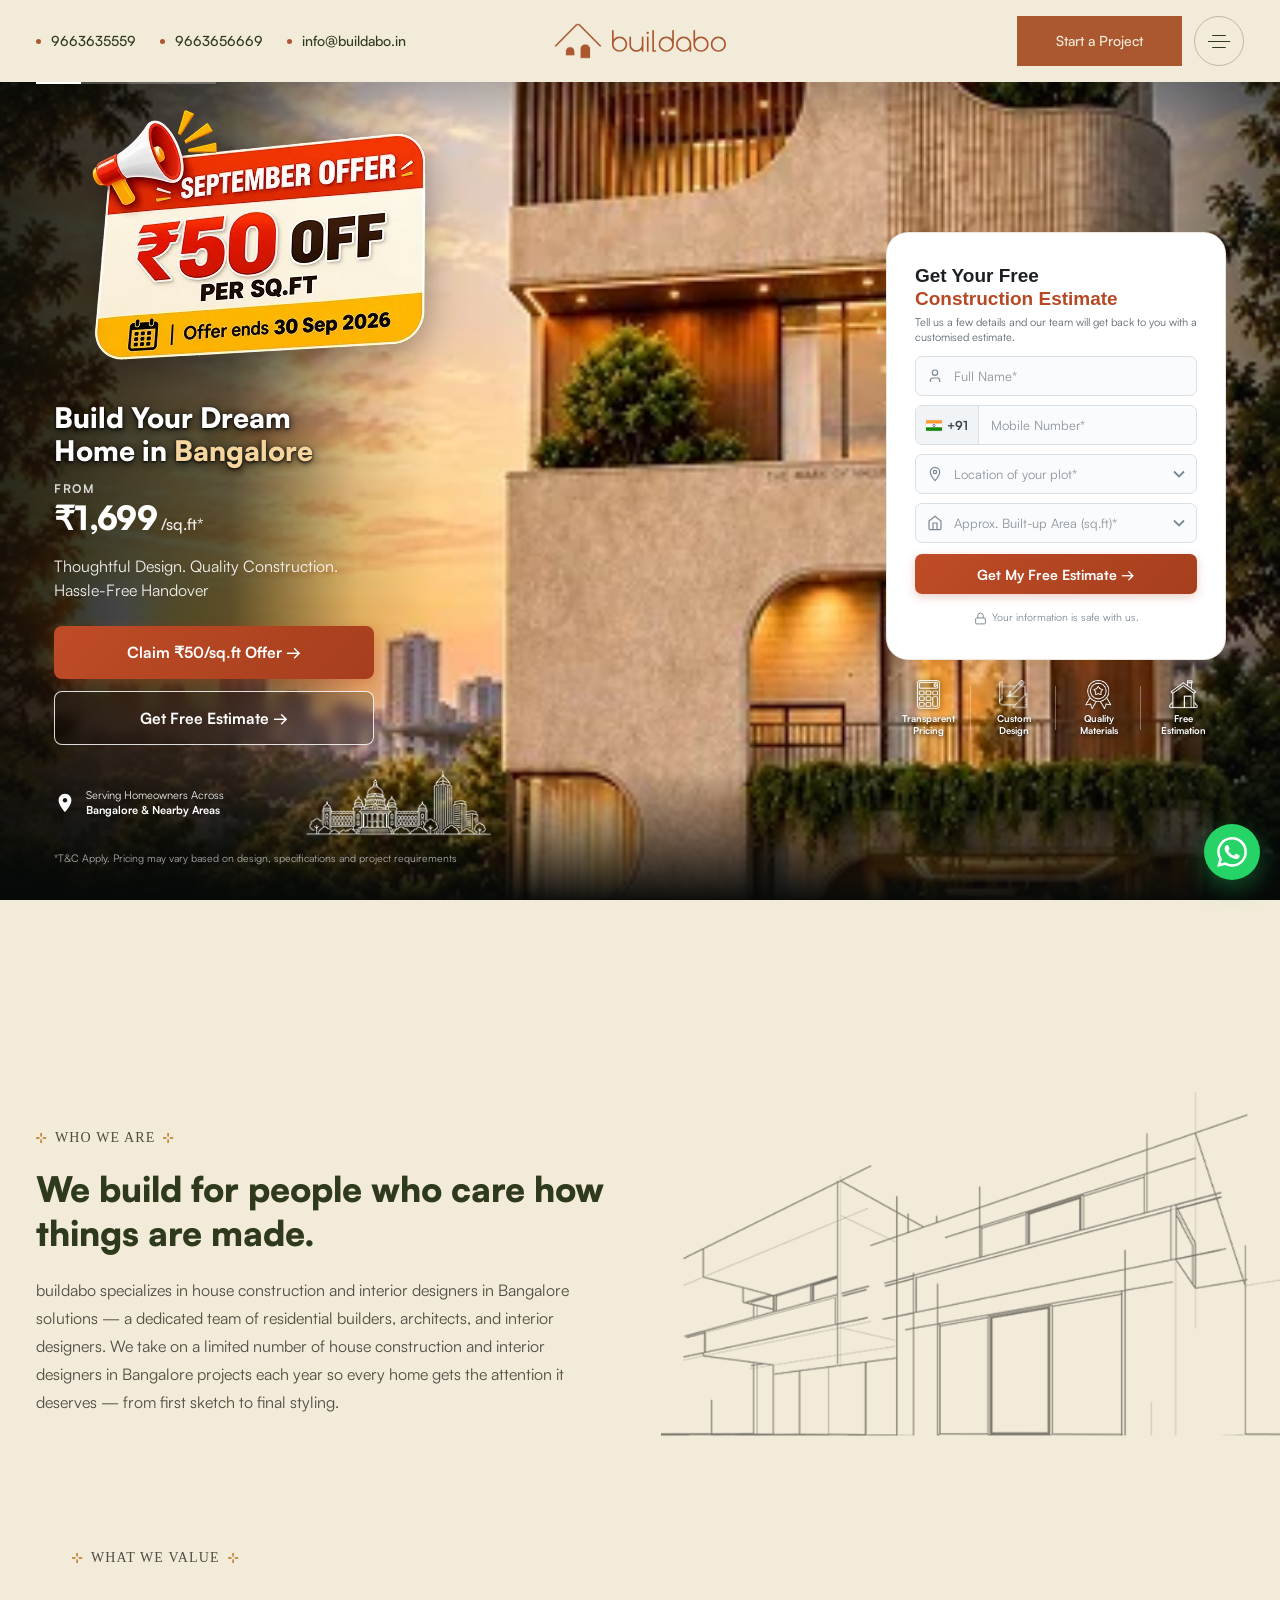
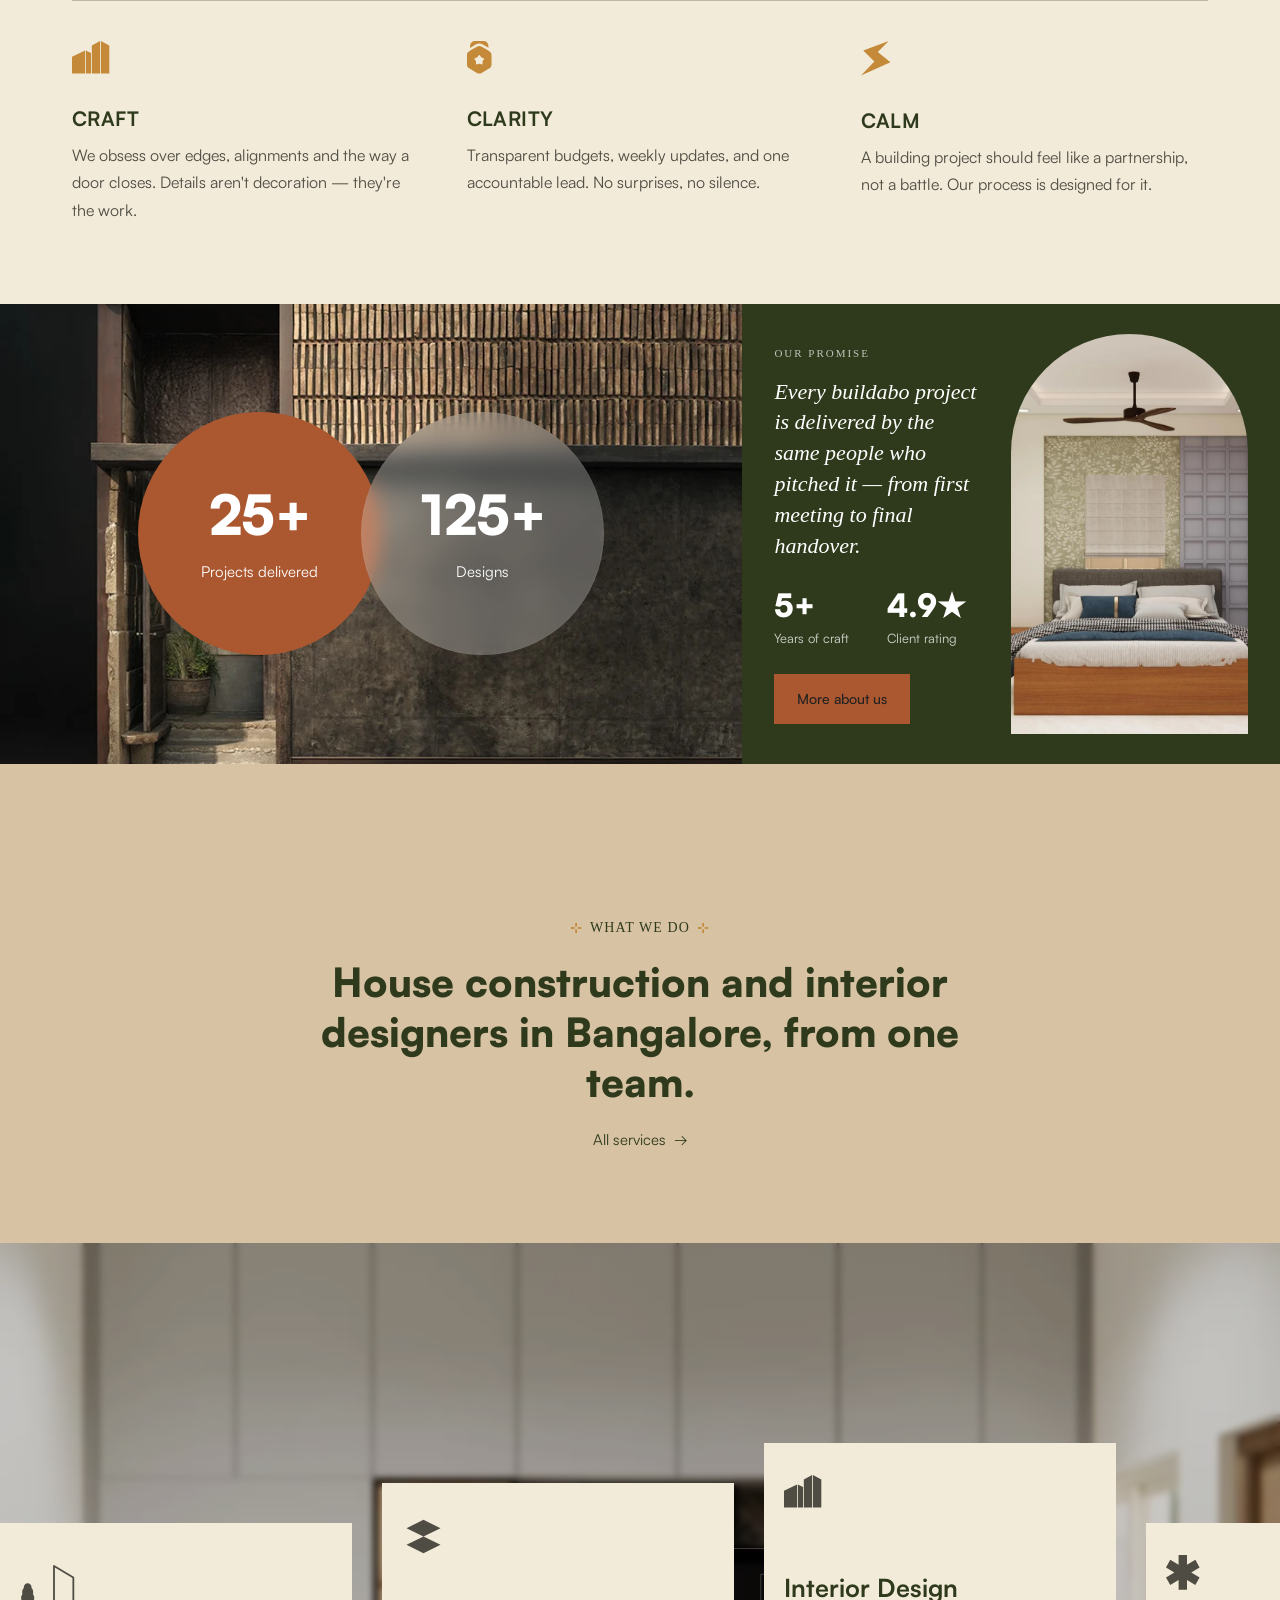
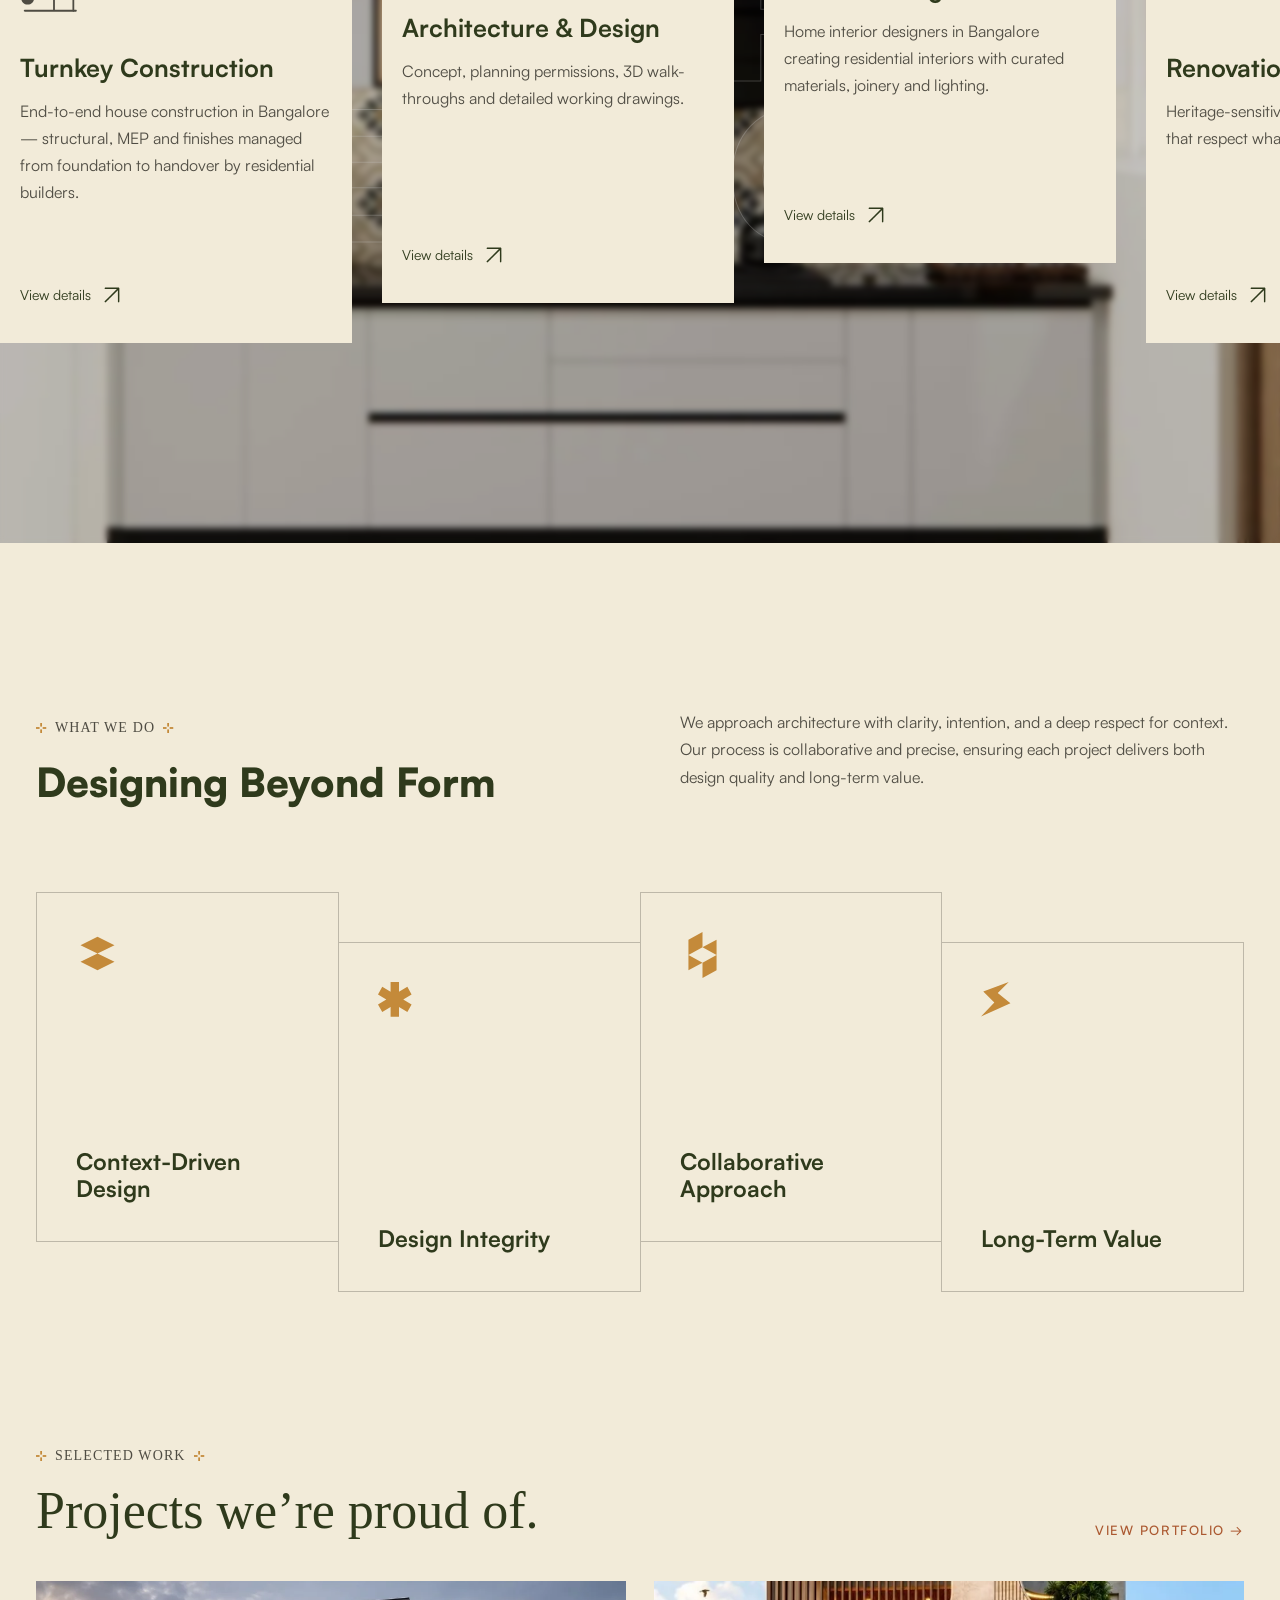
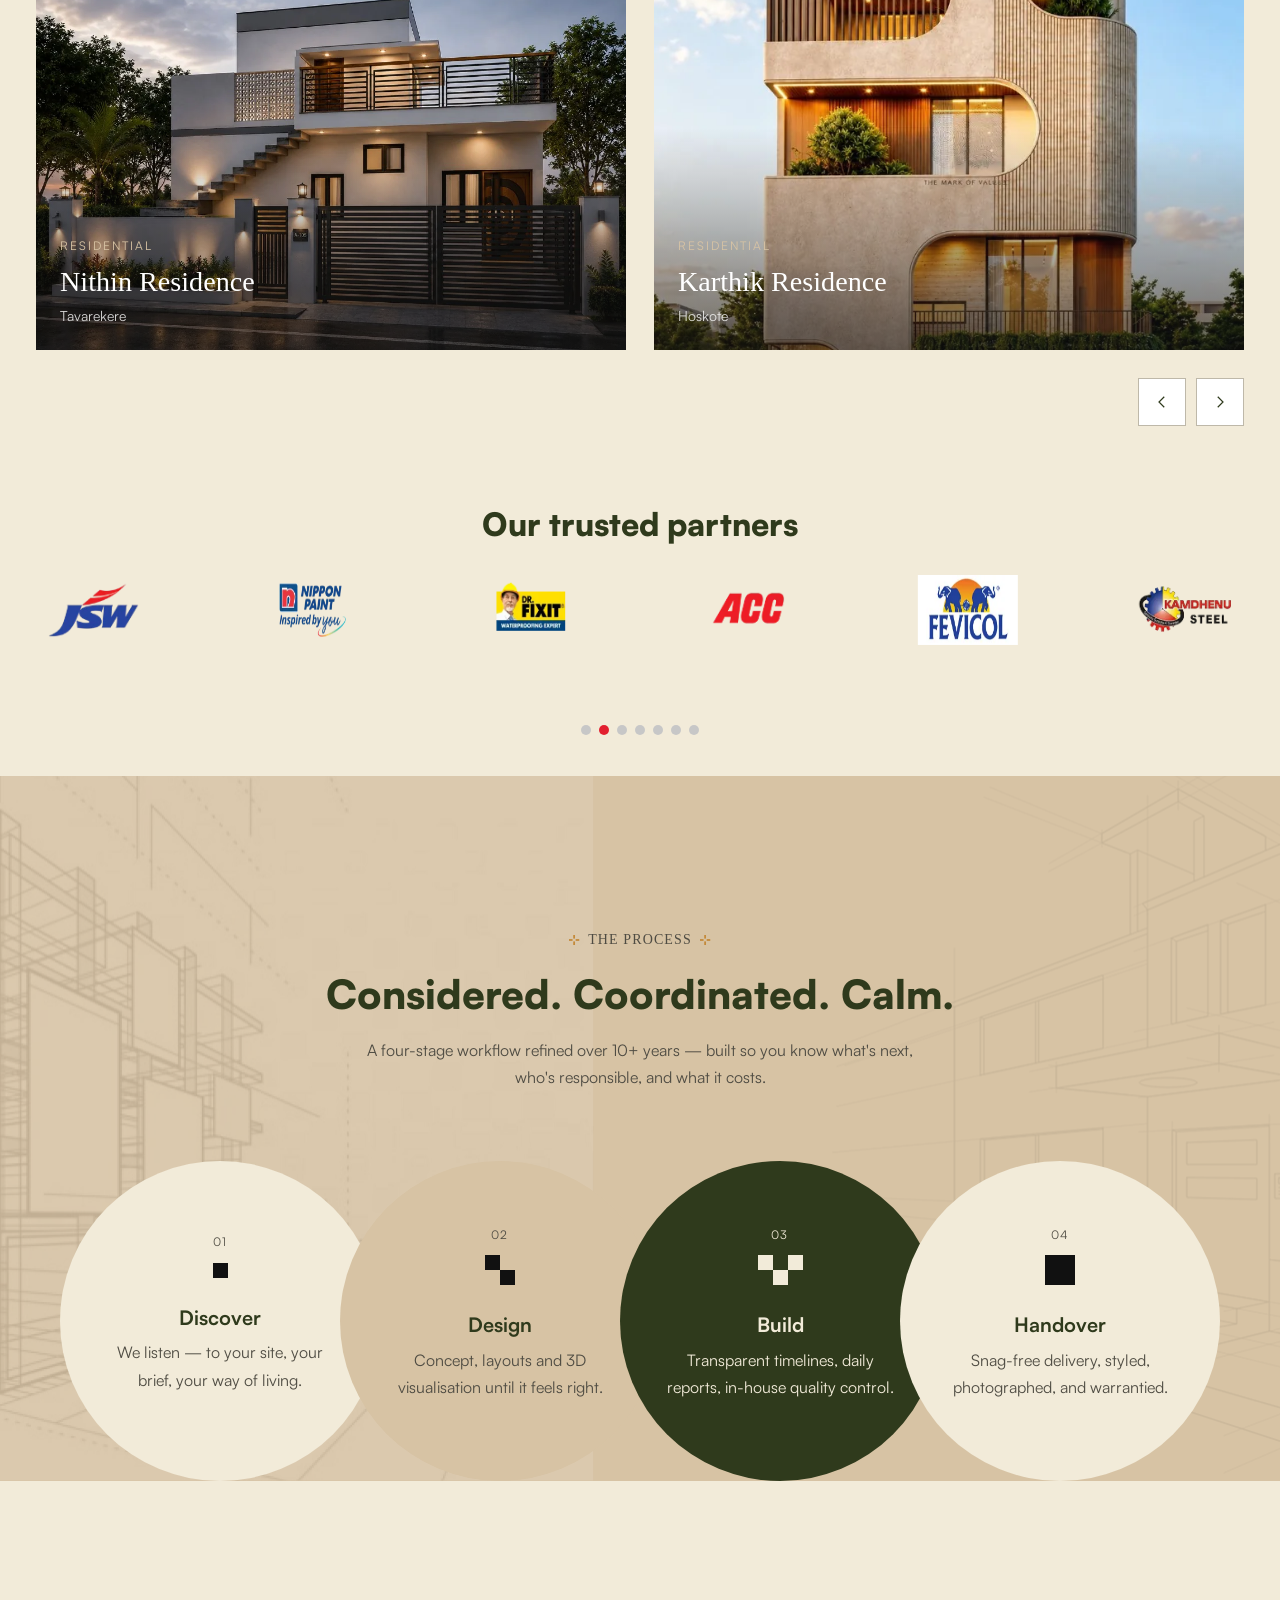
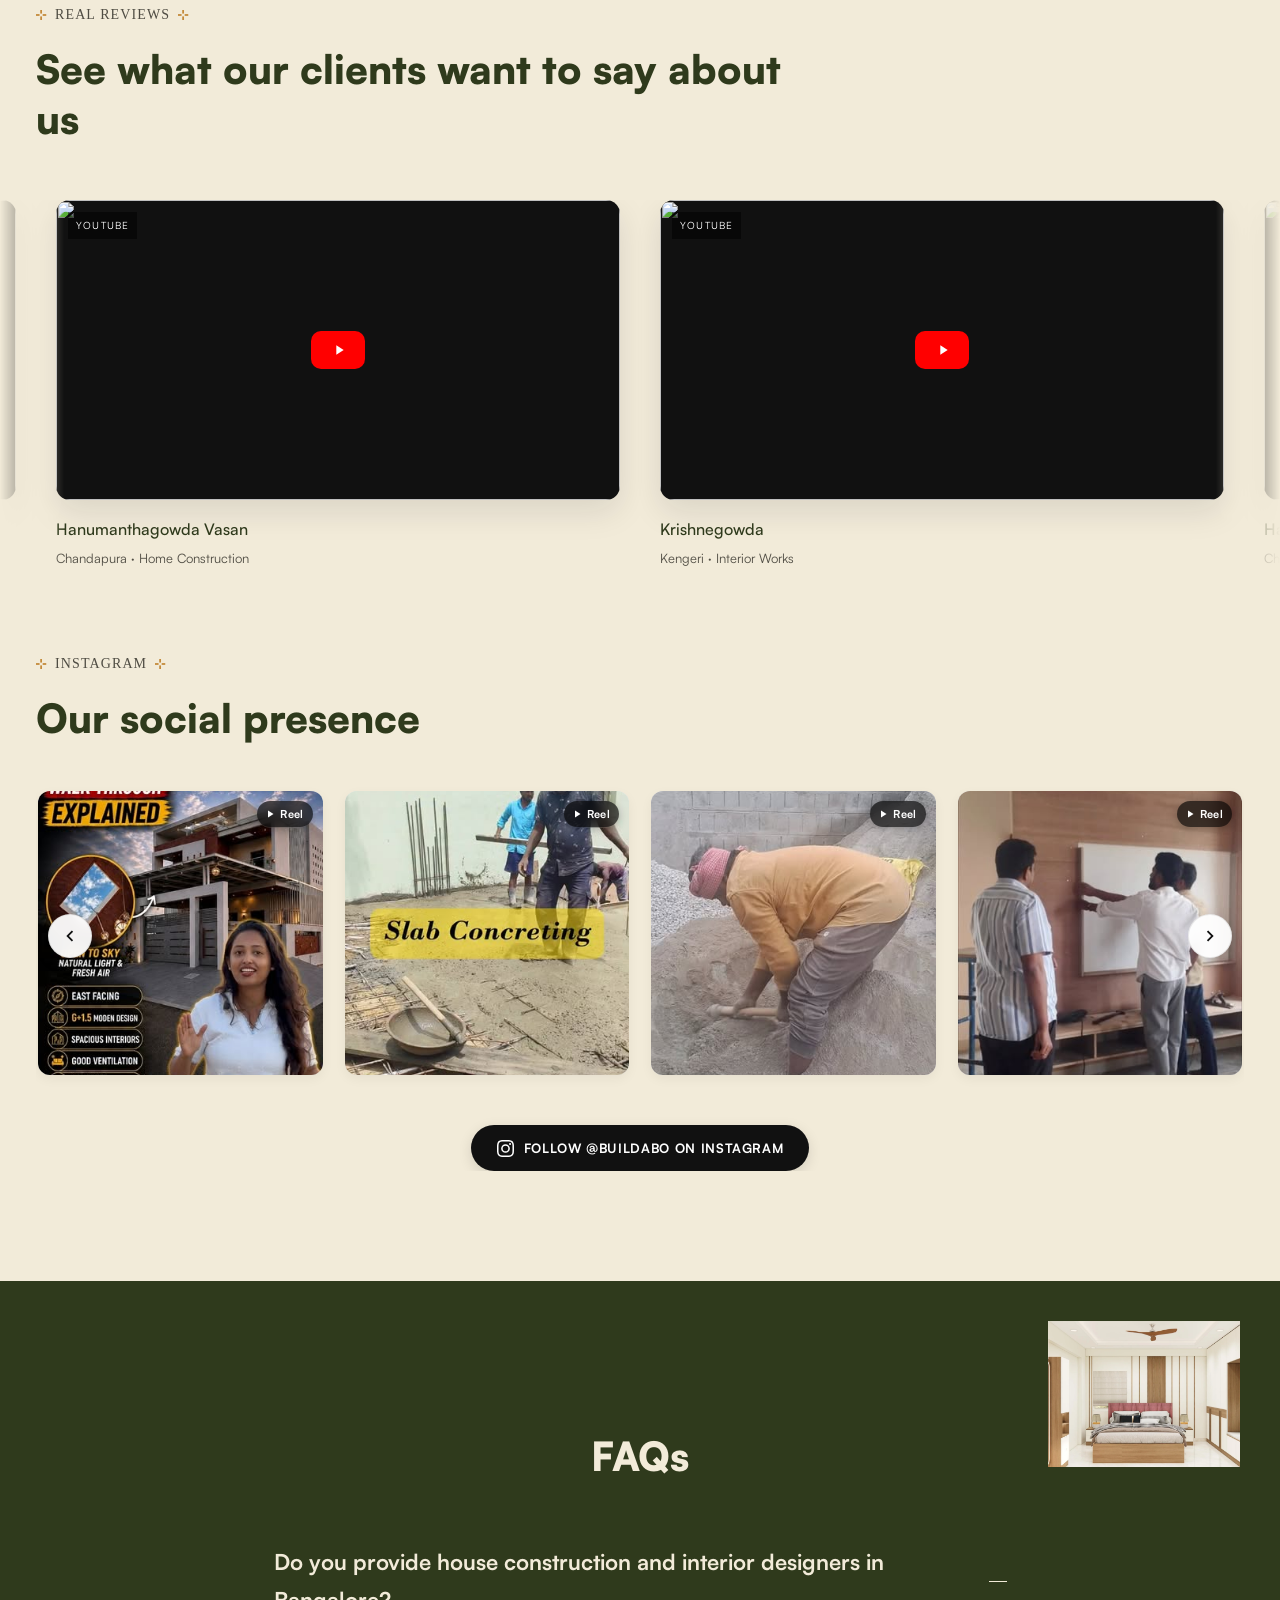
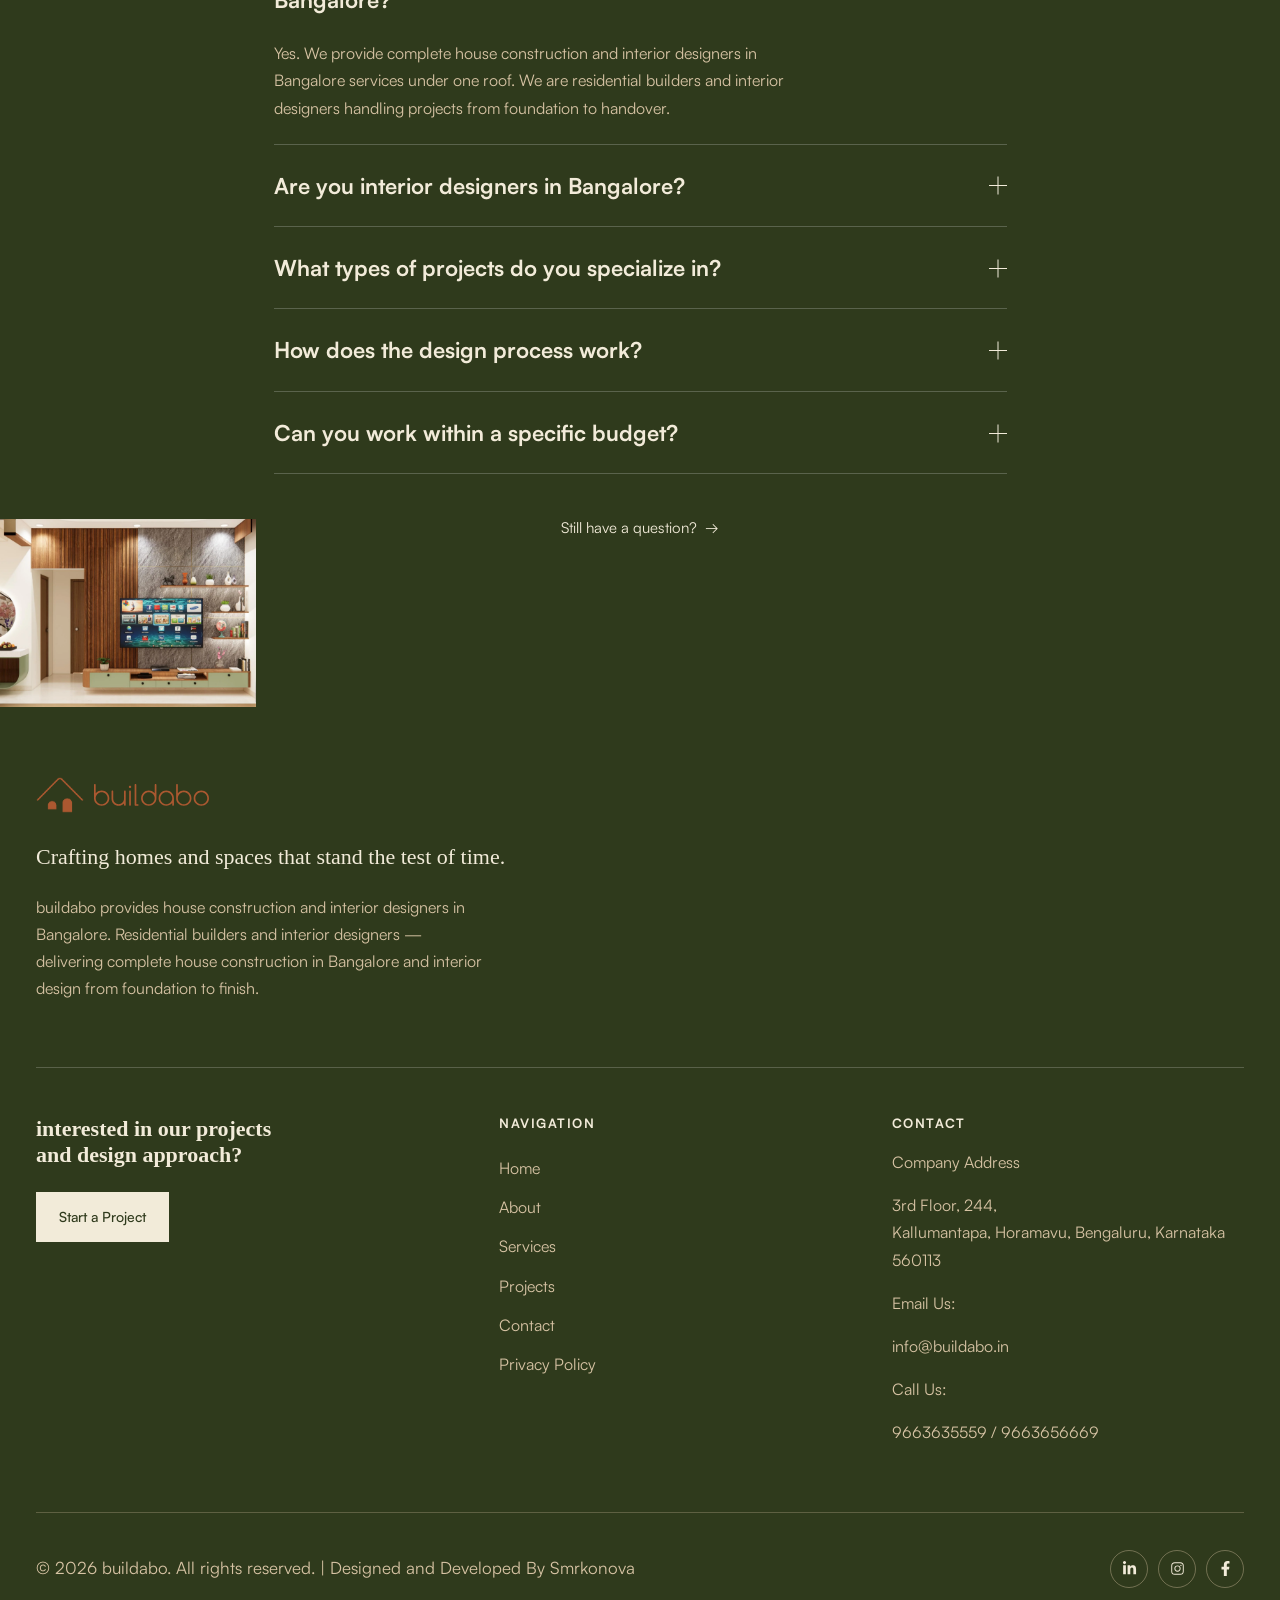
==== commit 301a74e0: "Remove side hero nav to eliminate form overlap" ====
--- a/index.html
+++ b/index.html
@@ -48,7 +48,7 @@
   </script>
    
   <link rel="stylesheet" href="css/swiper.css">
-  <link rel="stylesheet" href="css/style.css?v=adform26" />
+  <link rel="stylesheet" href="css/style.css?v=adform27" />
   <!-- Google Tag Manager -->
   <script>(function(w,d,s,l,i){w[l]=w[l]||[];w[l].push({'gtm.start':
   new Date().getTime(),event:'gtm.js'});var f=d.getElementsByTagName(s)[0],
@@ -426,7 +426,6 @@
           </div>
           <div class="swiper-pagination hero-pagination"></div>
         </div>
-        <nav class="hero-nav" data-chrome="hero-nav" aria-label="Primary"></nav>
       </div>
     </section>
 
--- a/css/style.css
+++ b/css/style.css
@@ -753,14 +753,7 @@
   line-height: 1.7;
 }
 .hero-nav {
-  position: absolute;
-  top: 95px;
-  right: 65px;
-  z-index: 4;
-  display: flex;
-  flex-direction: column;
-  align-items: flex-end;
-  gap: 22px;
+  display: none !important;
 }
 .hero-nav a {
   color: #fff;
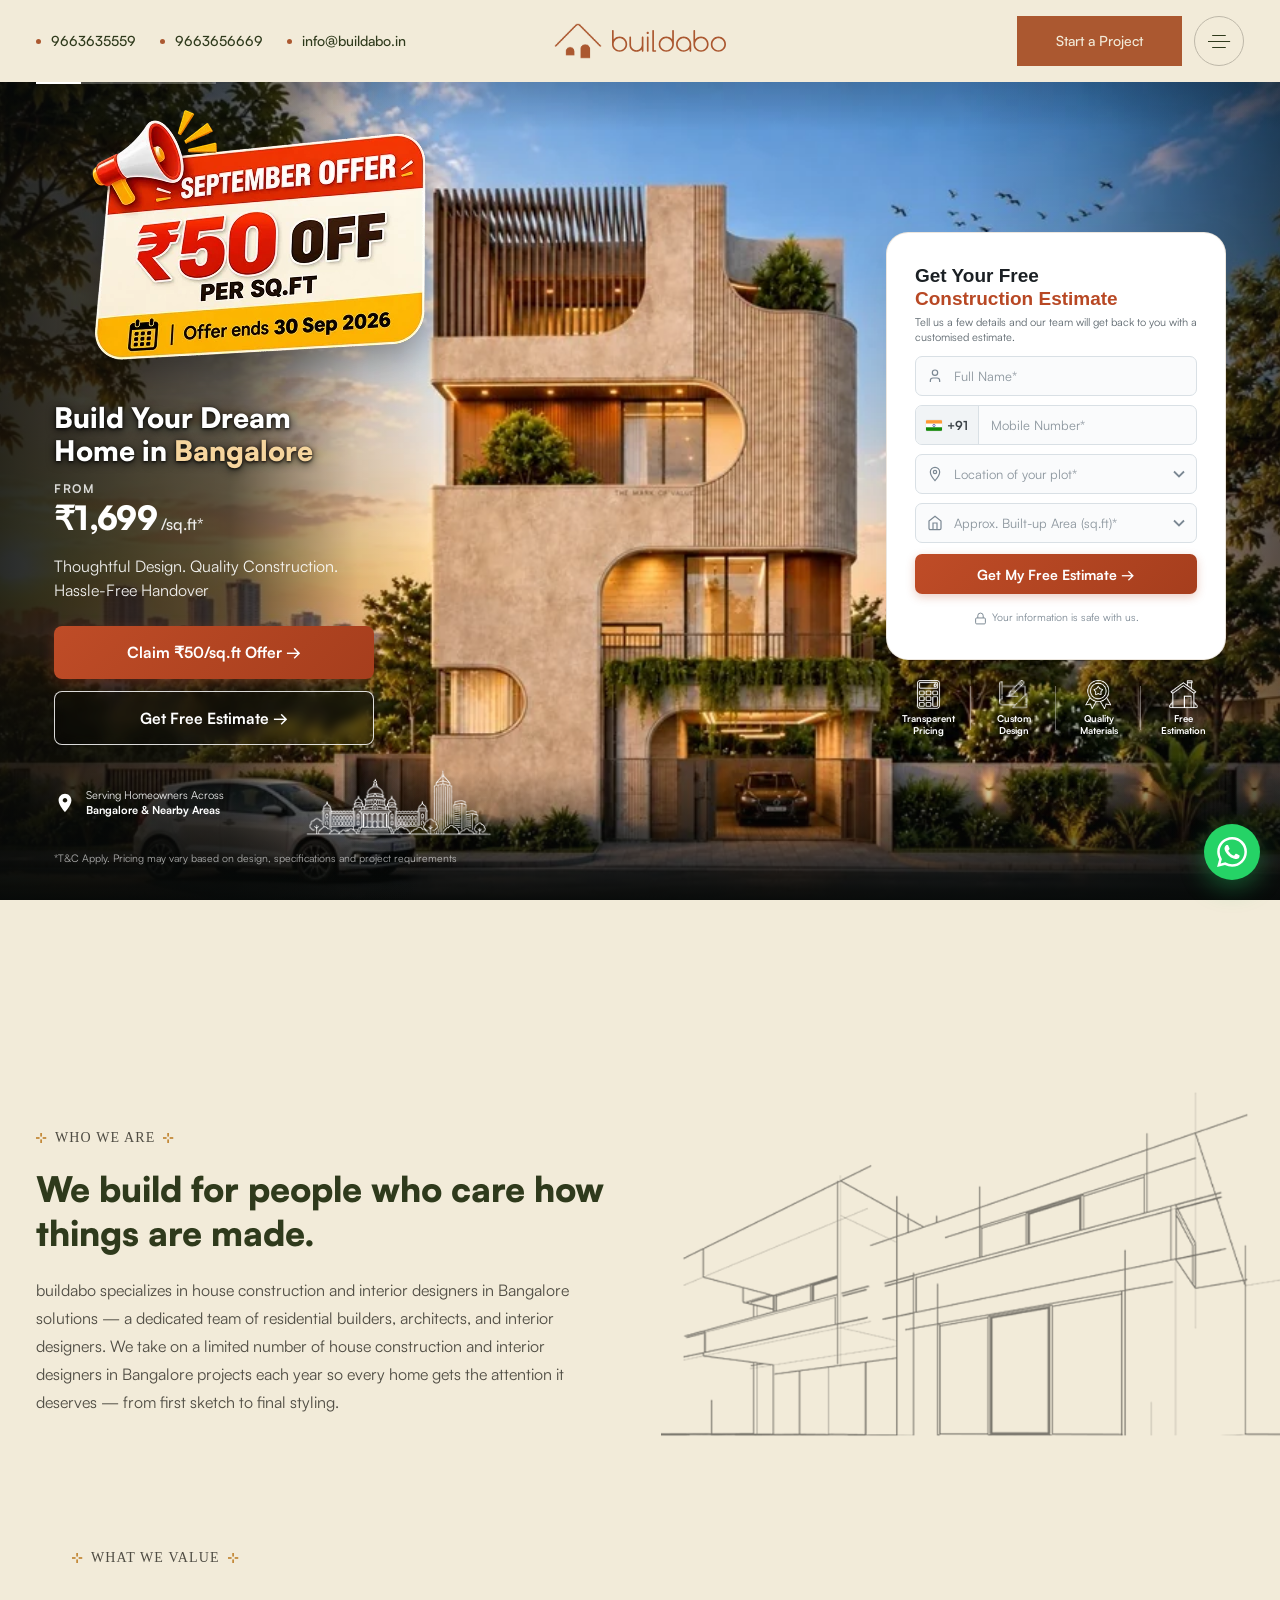
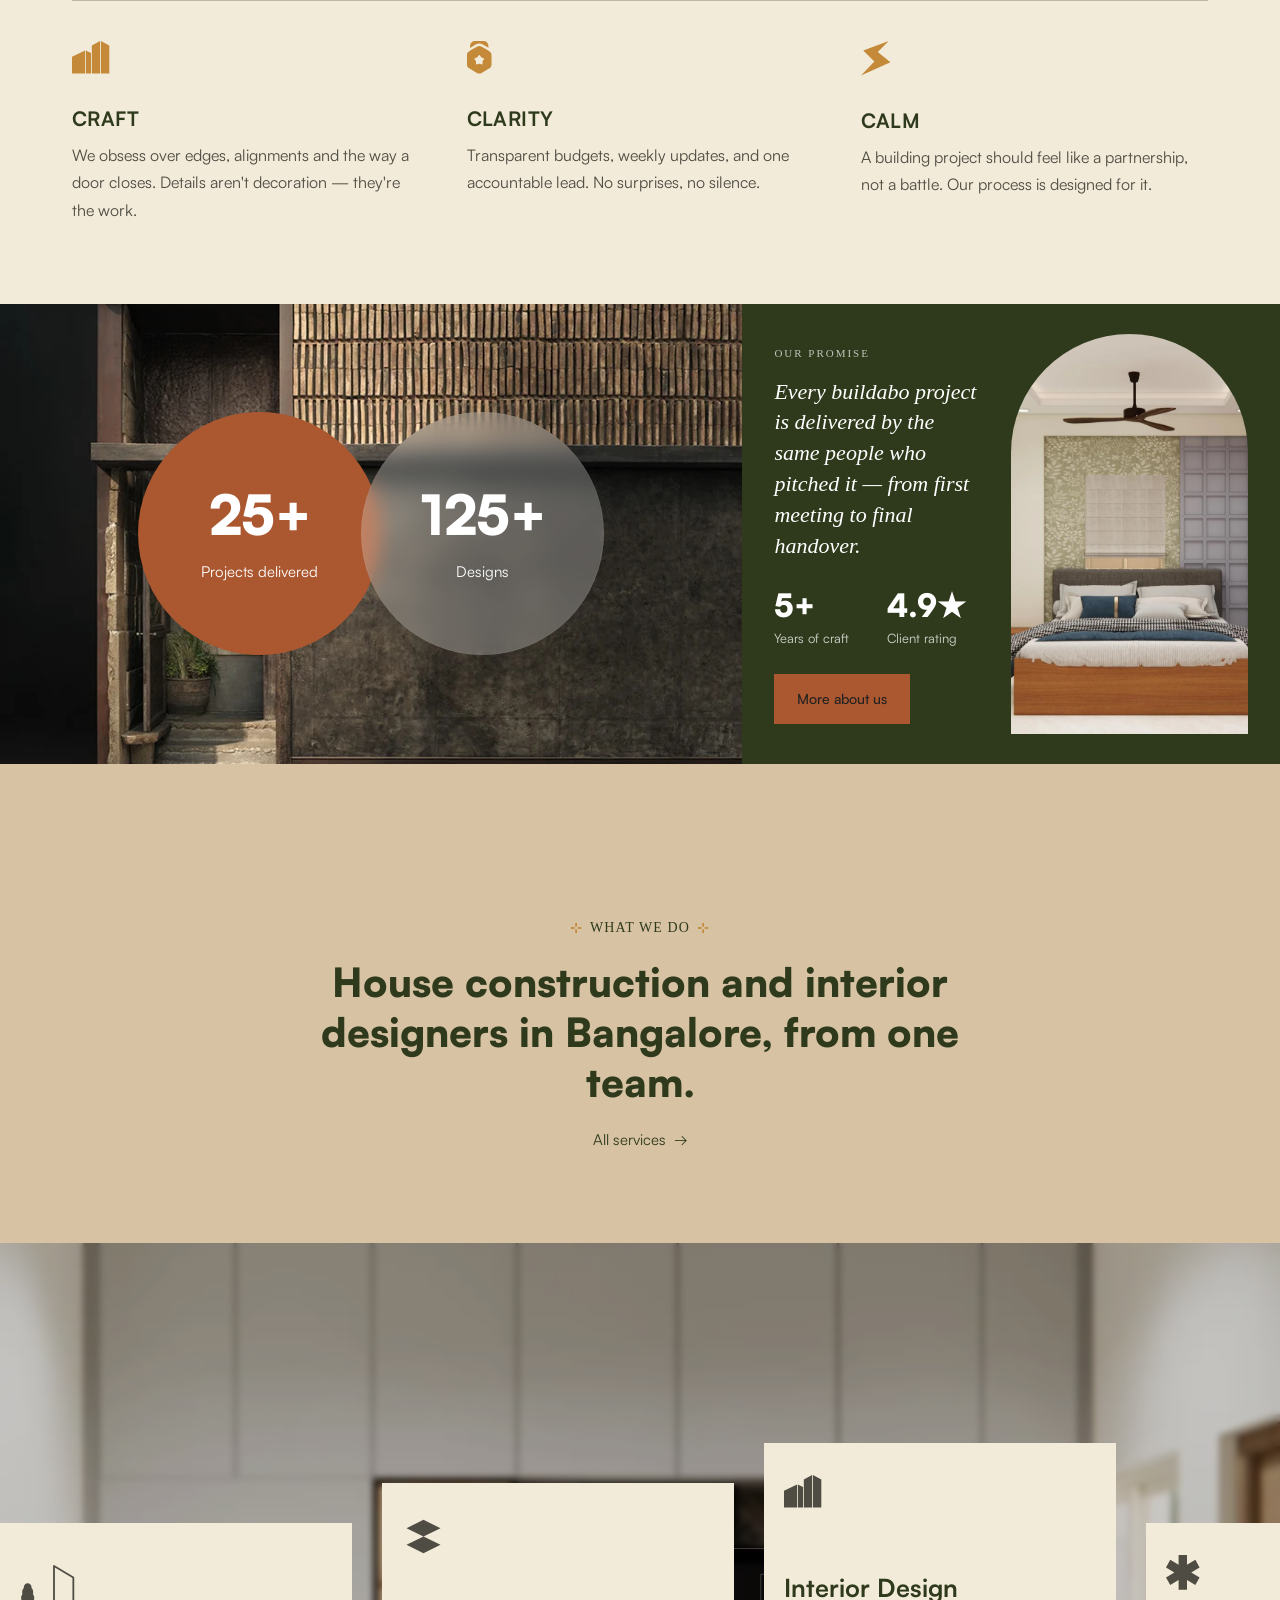
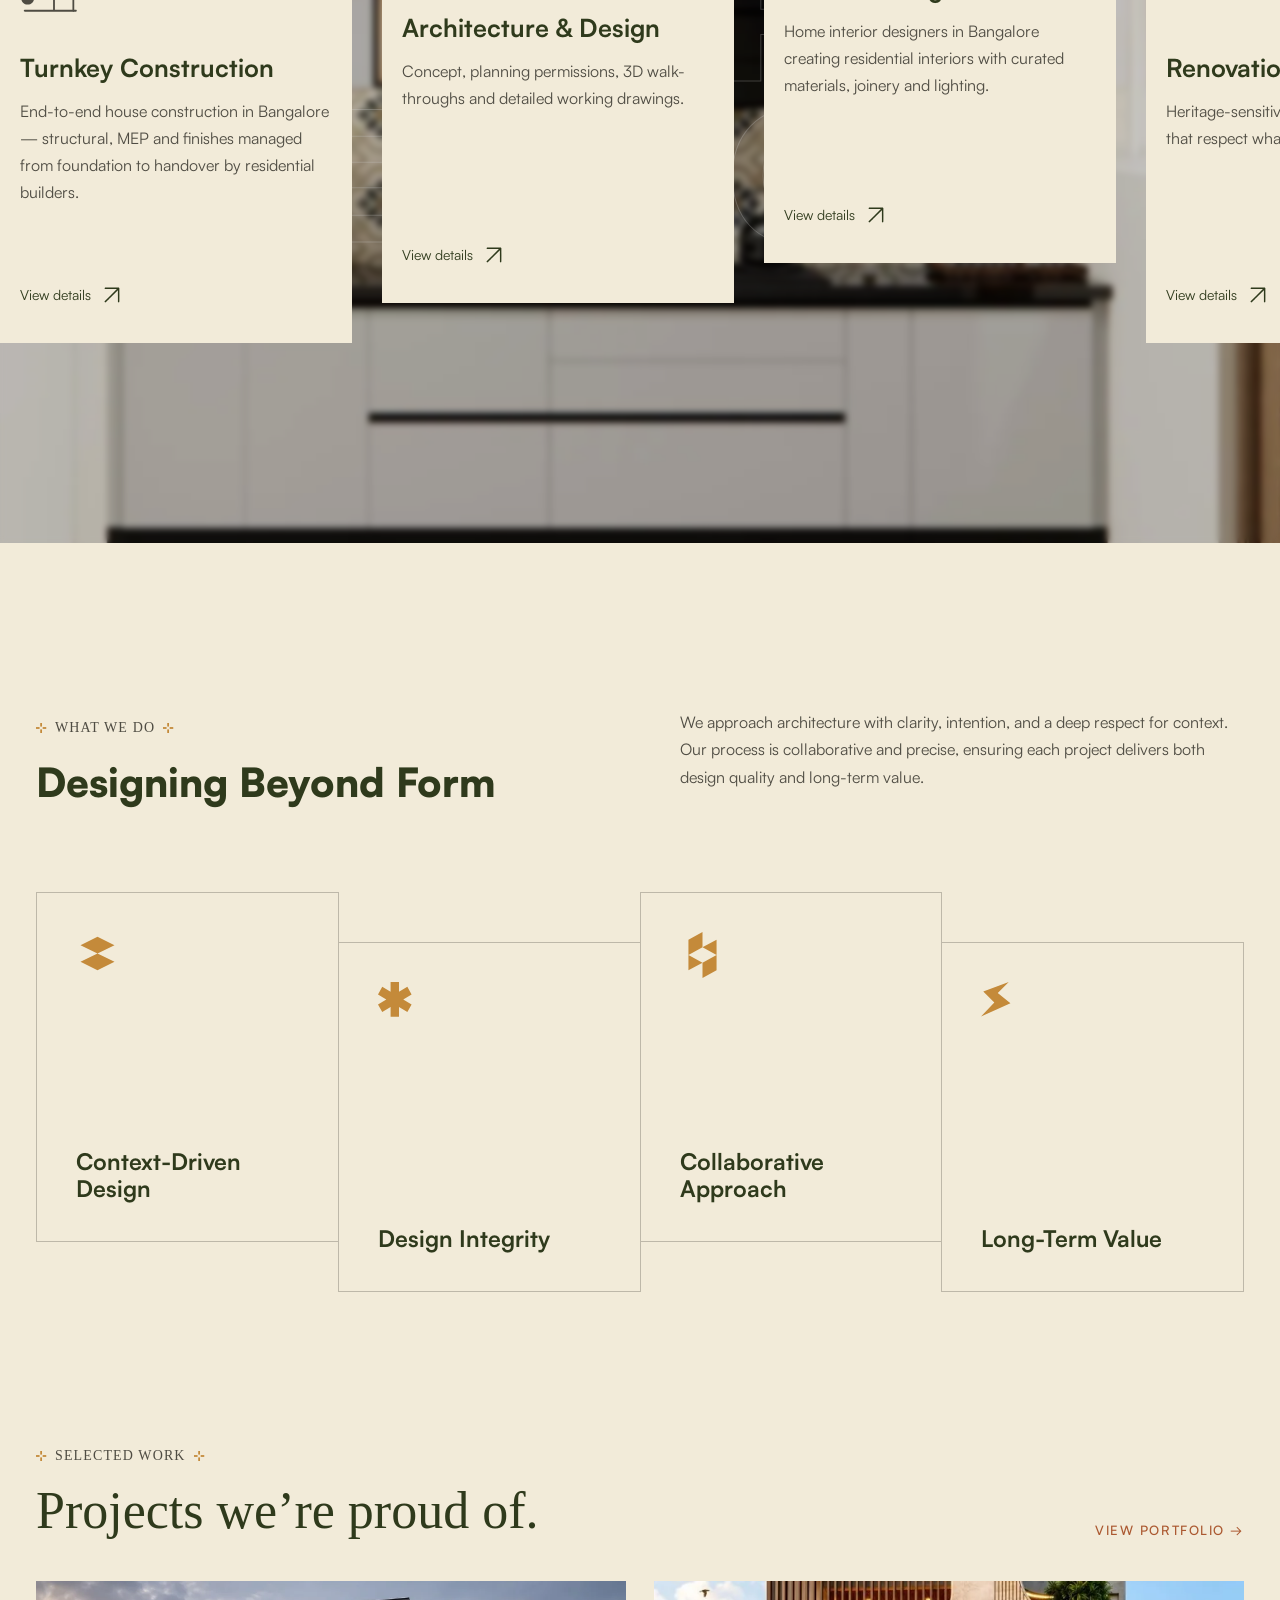
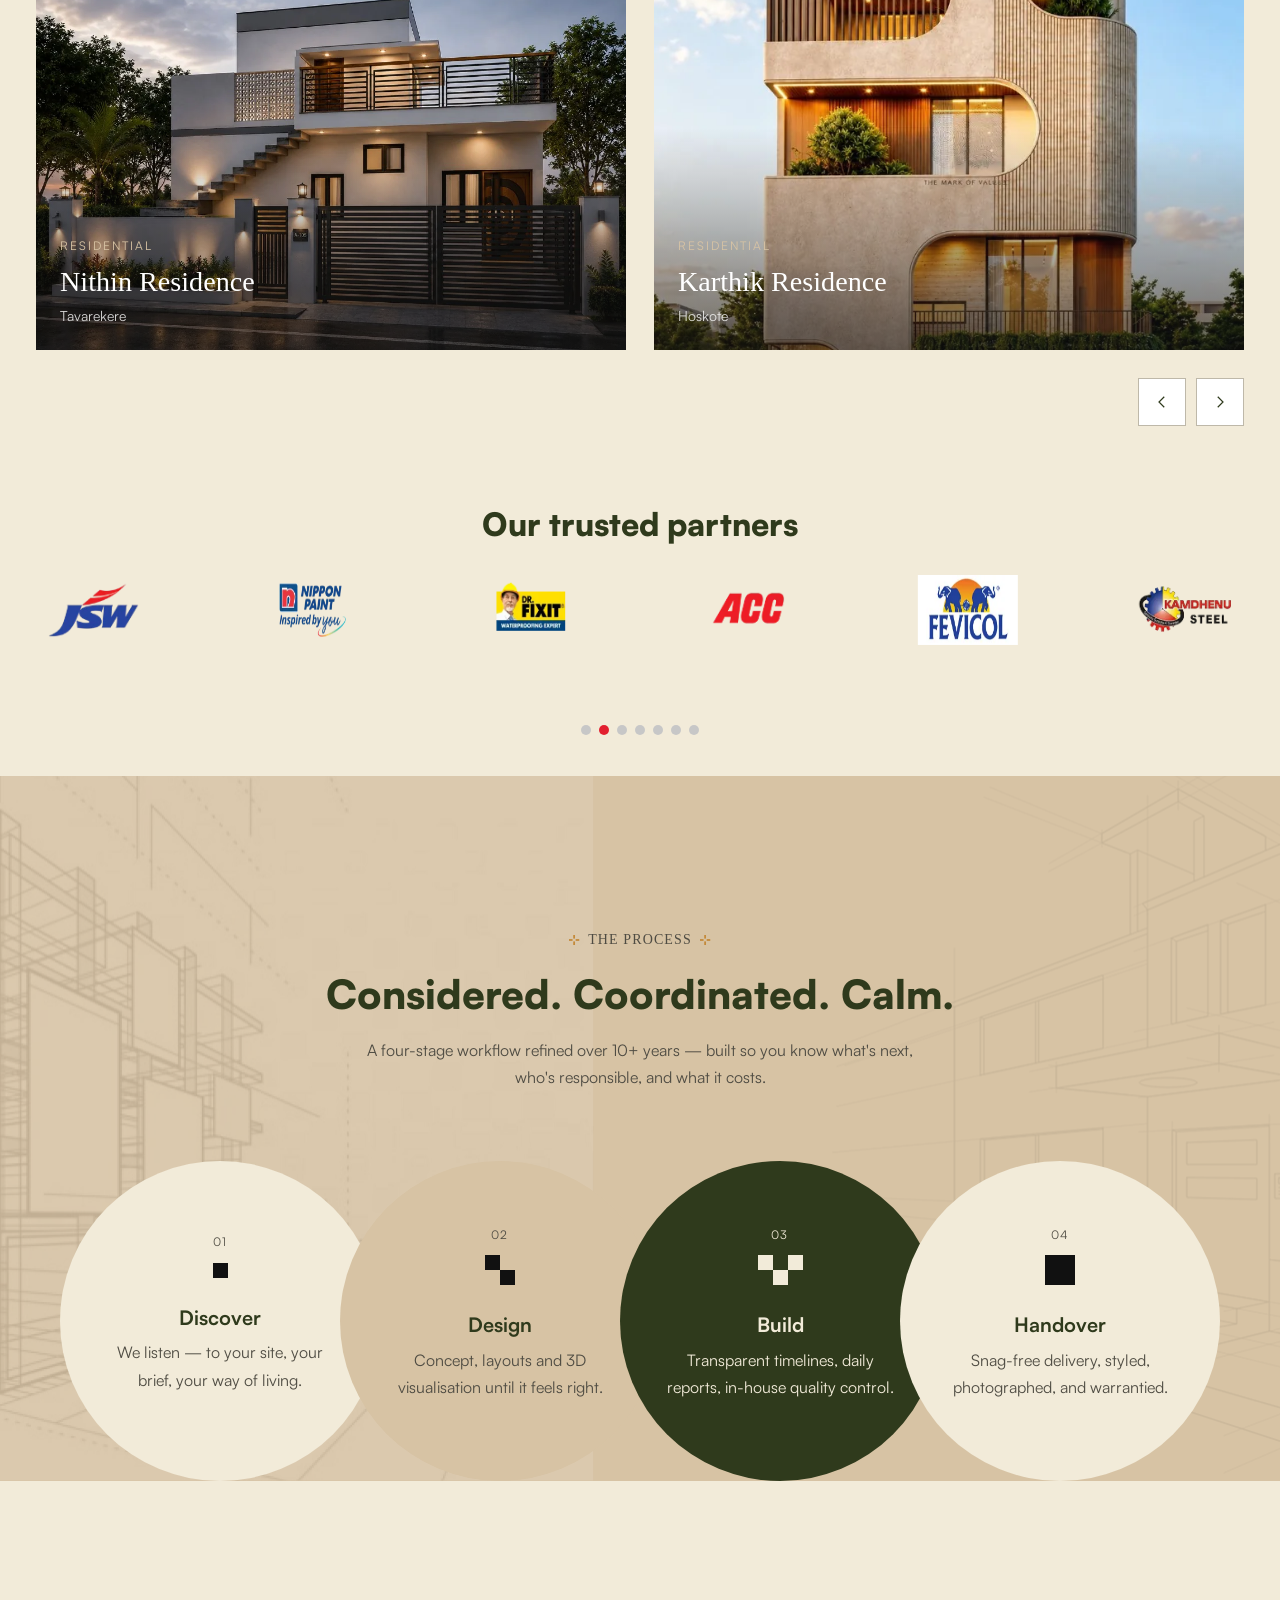
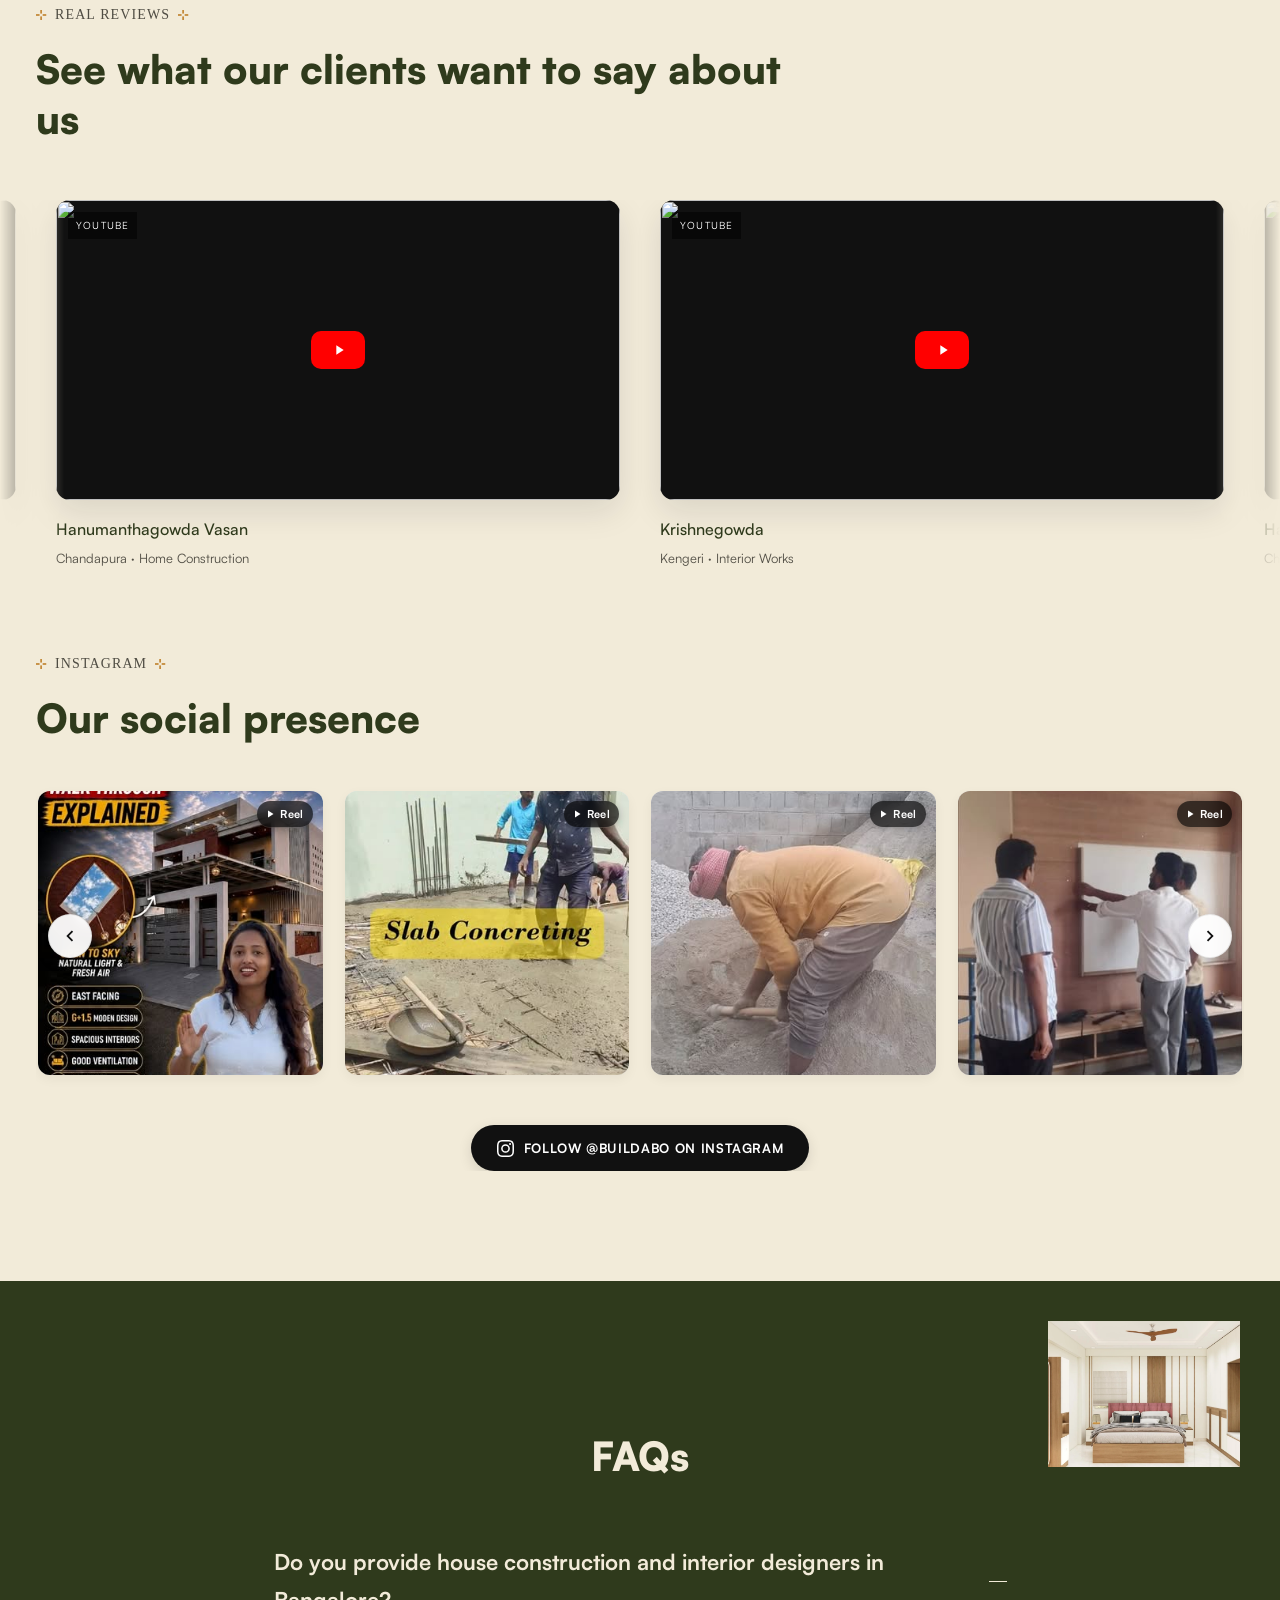
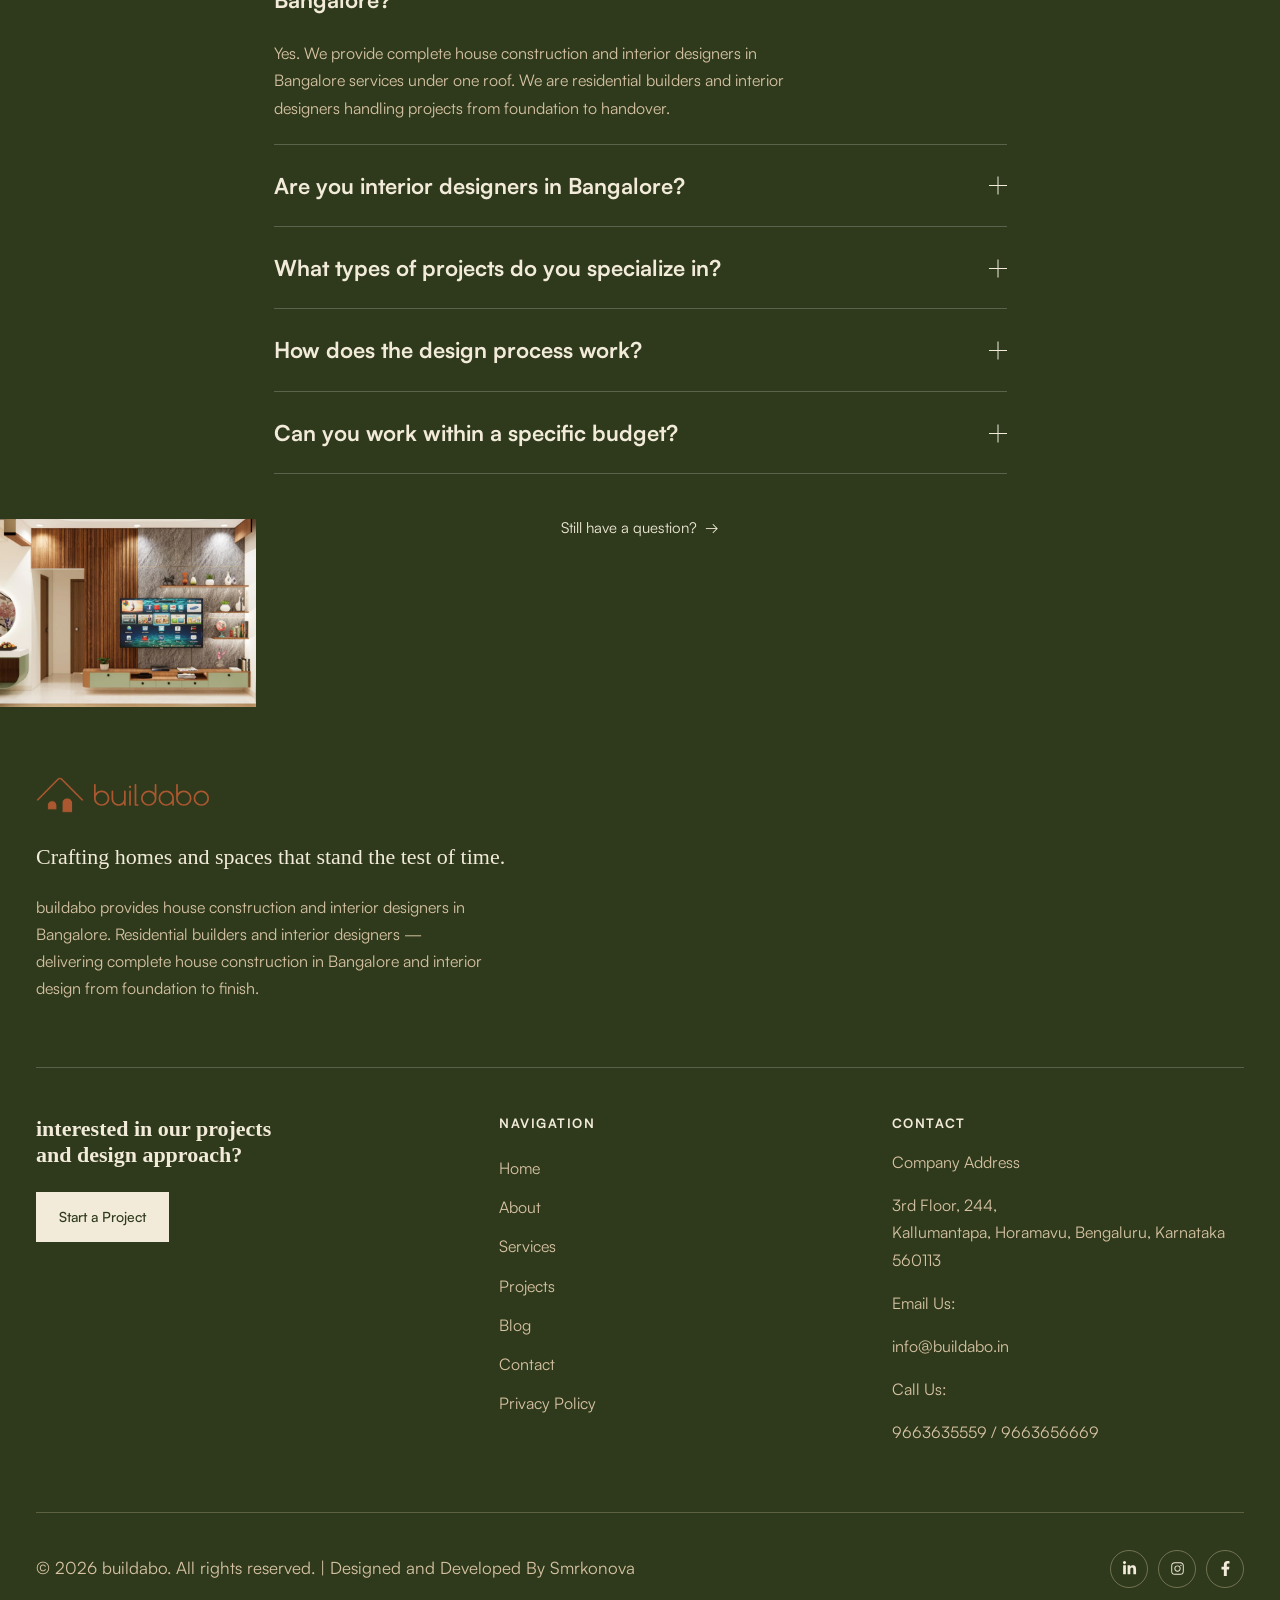
==== commit e3e7b3fa: "fix: enable hero auto-scroll on mobile and add clean URL routing for blog" ====
--- a/index.html
+++ b/index.html
@@ -1491,9 +1491,9 @@
     (function () { var m = window.matchMedia("(max-width:767px)").matches; window.__buildaboMobile = m; function s(u) { document.write('<script src="' + u + '"><\/script>'); } if (!m) { s("https://cdn.jsdelivr.net/npm/gsap@3.12.5/dist/gsap.min.js"); s("https://cdn.jsdelivr.net/npm/gsap@3.12.5/dist/ScrollTrigger.min.js"); s("https://cdn.jsdelivr.net/npm/lenis@1.1.20/dist/lenis.min.js"); } if (document.querySelector(".swiper")) s("https://cdn.jsdelivr.net/npm/swiper@11/swiper-bundle.min.js"); })();
   </script>
   <script src="js/projects.js?v=vinayka7"></script>
-  <script src="js/chrome.js?v=adform19"></script>
+  <script src="js/chrome.js?v=blognav1"></script>
   <script src="js/swiper.js"></script>
-  <script src="js/main.js?v=form18"></script>
+  <script src="js/main.js?v=heroauto1"></script>
   <script type="application/ld+json">
   {
     "@context": "https://schema.org",
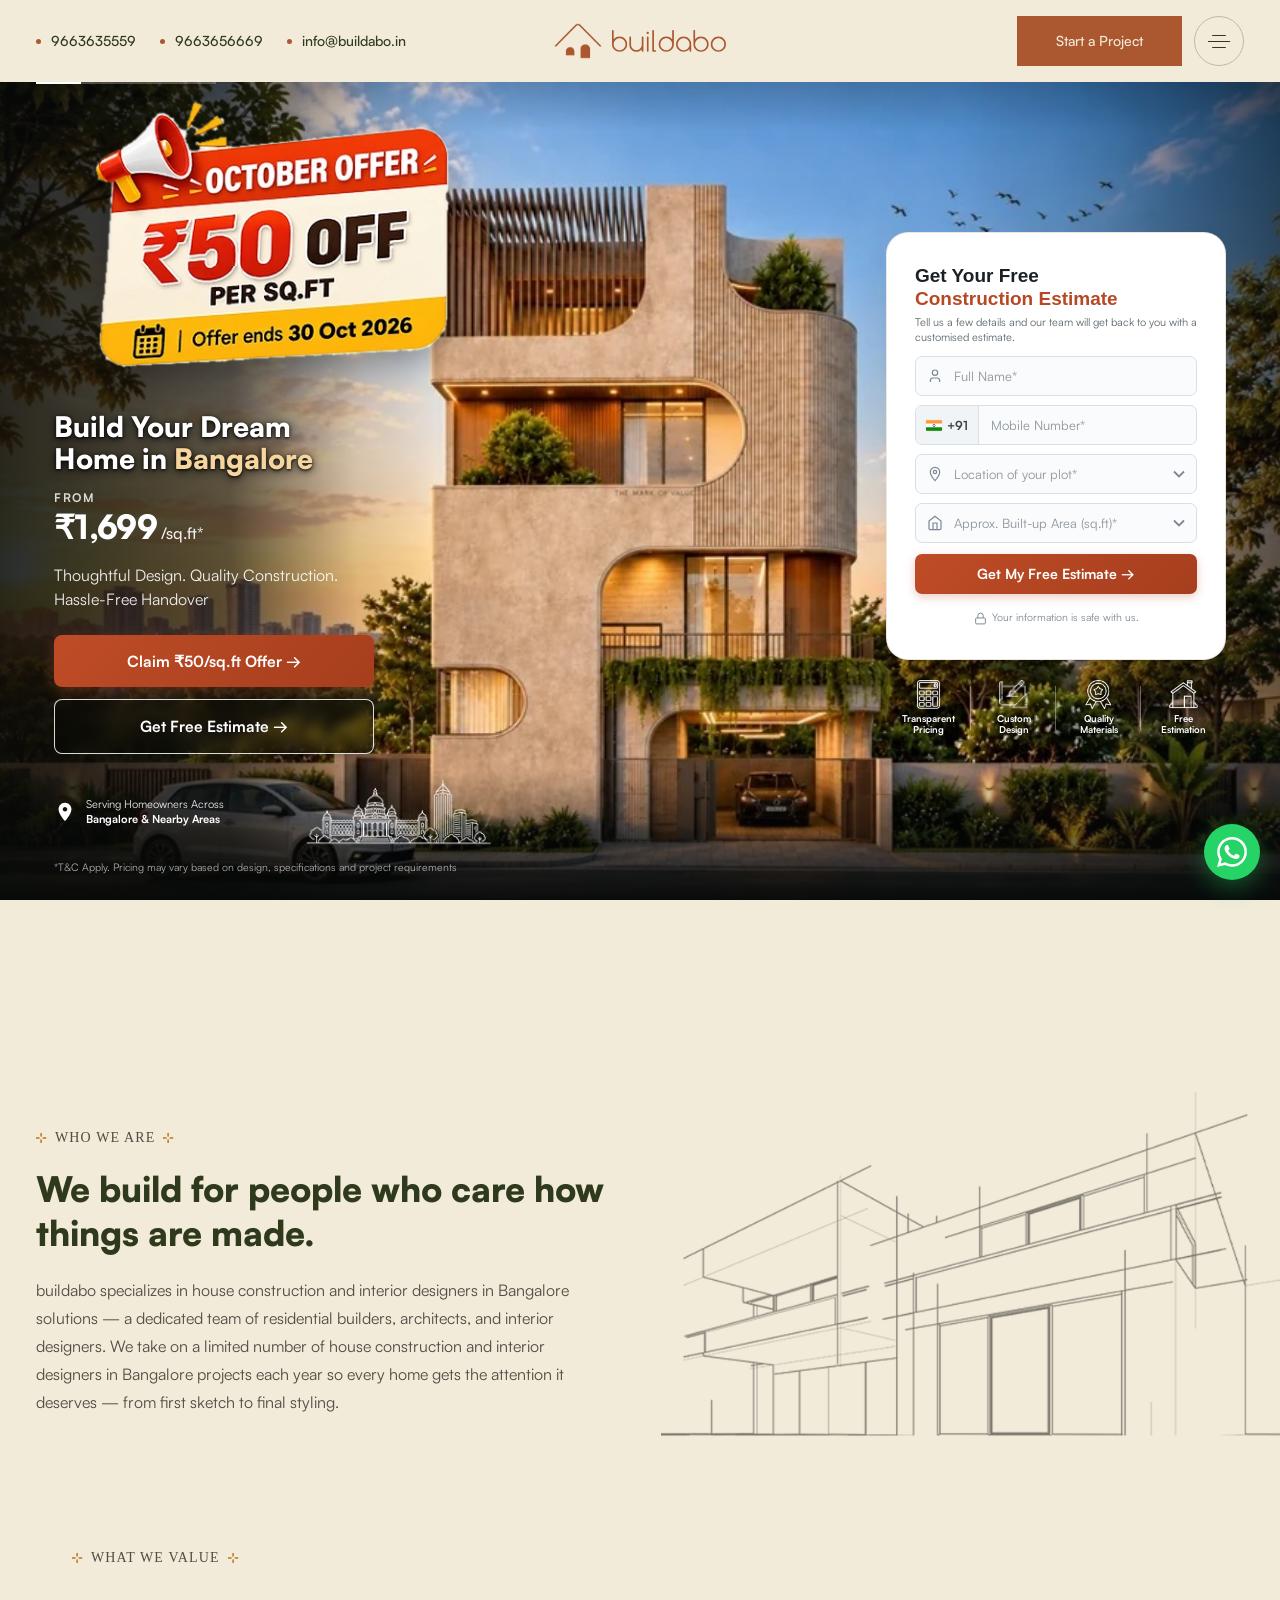
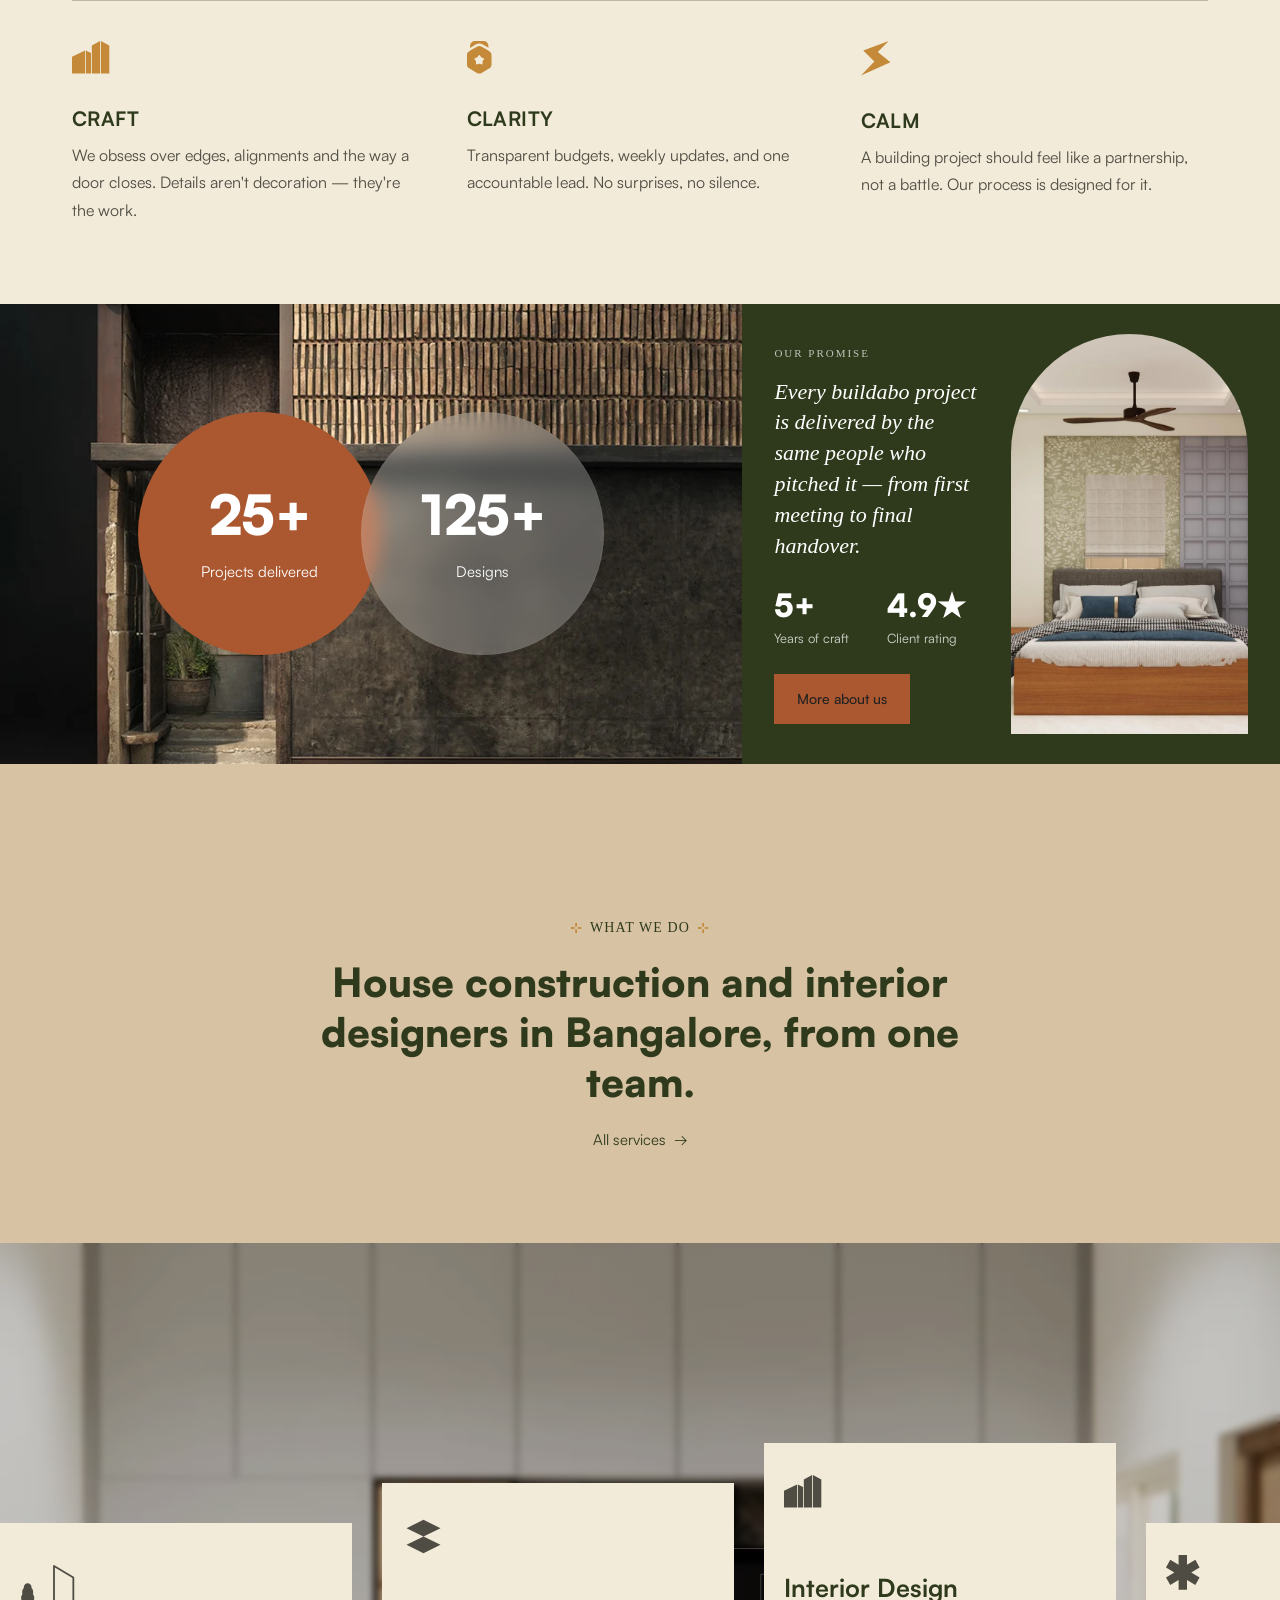
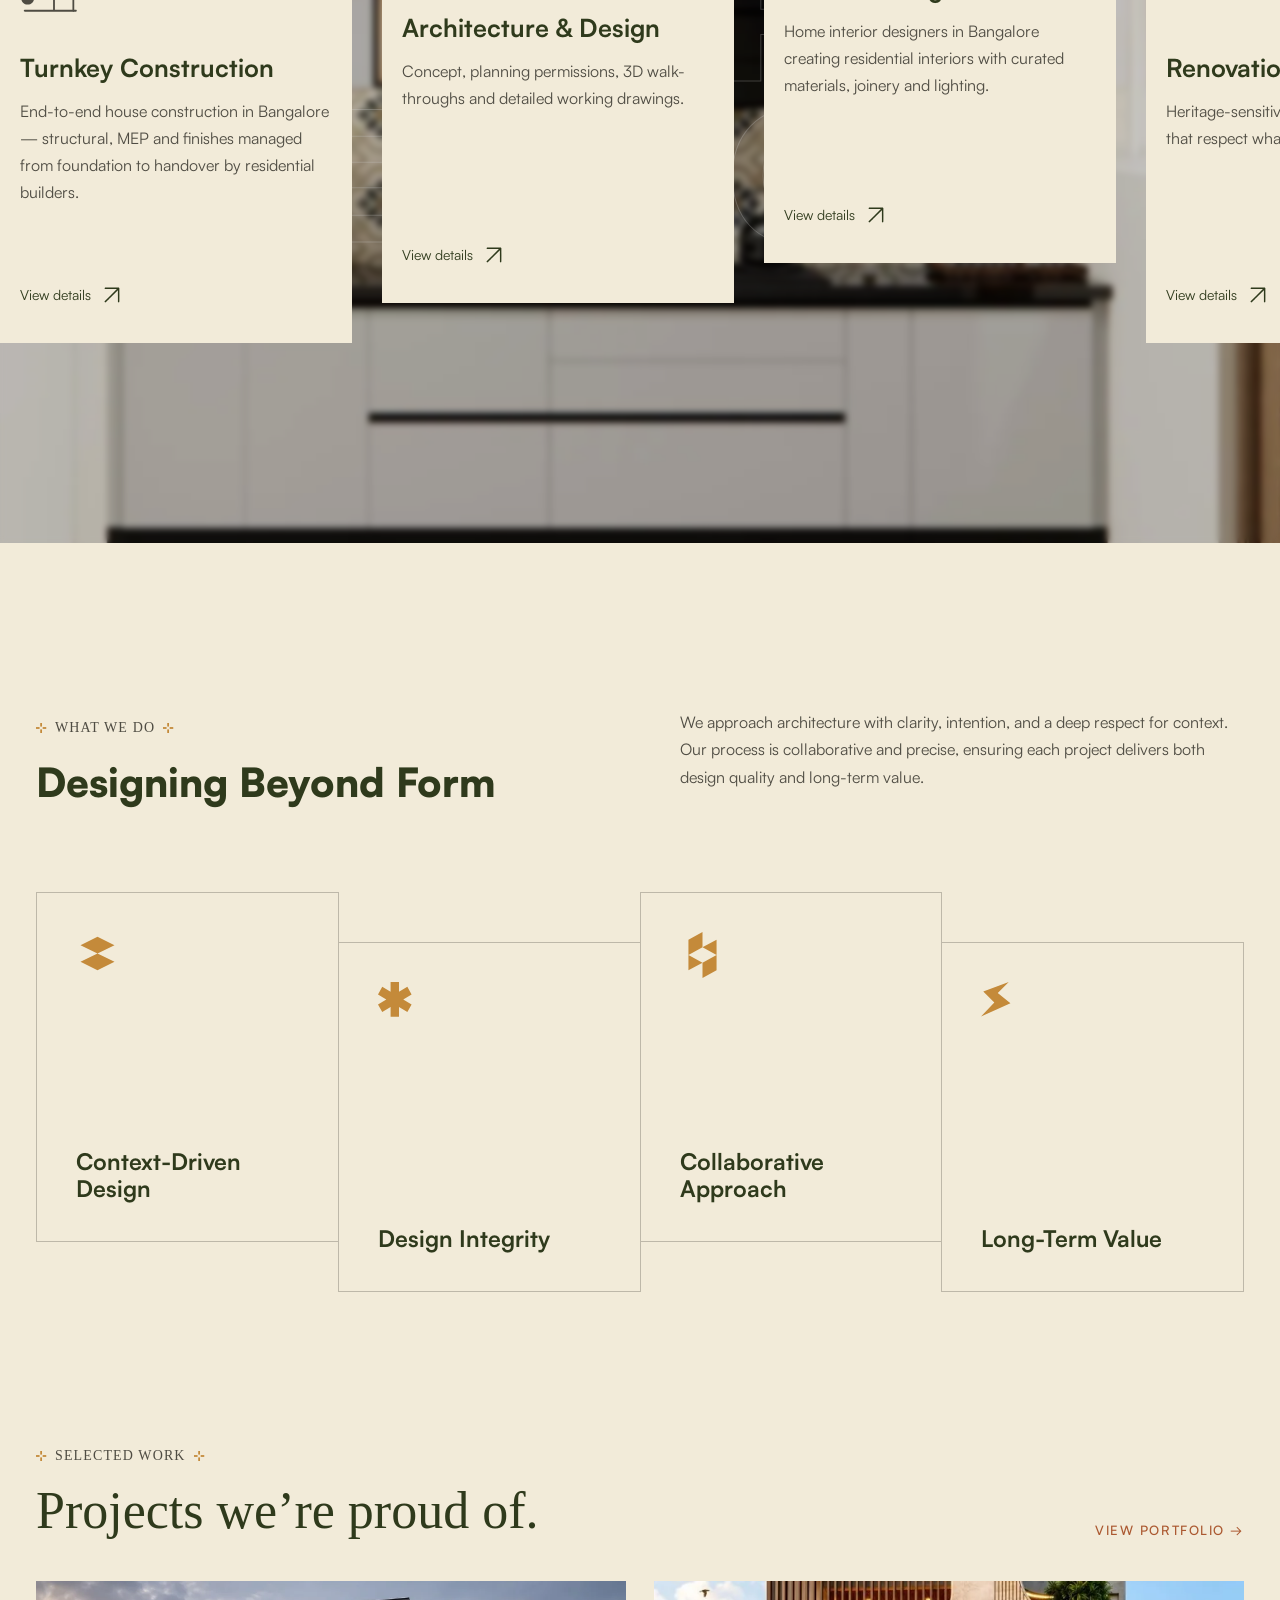
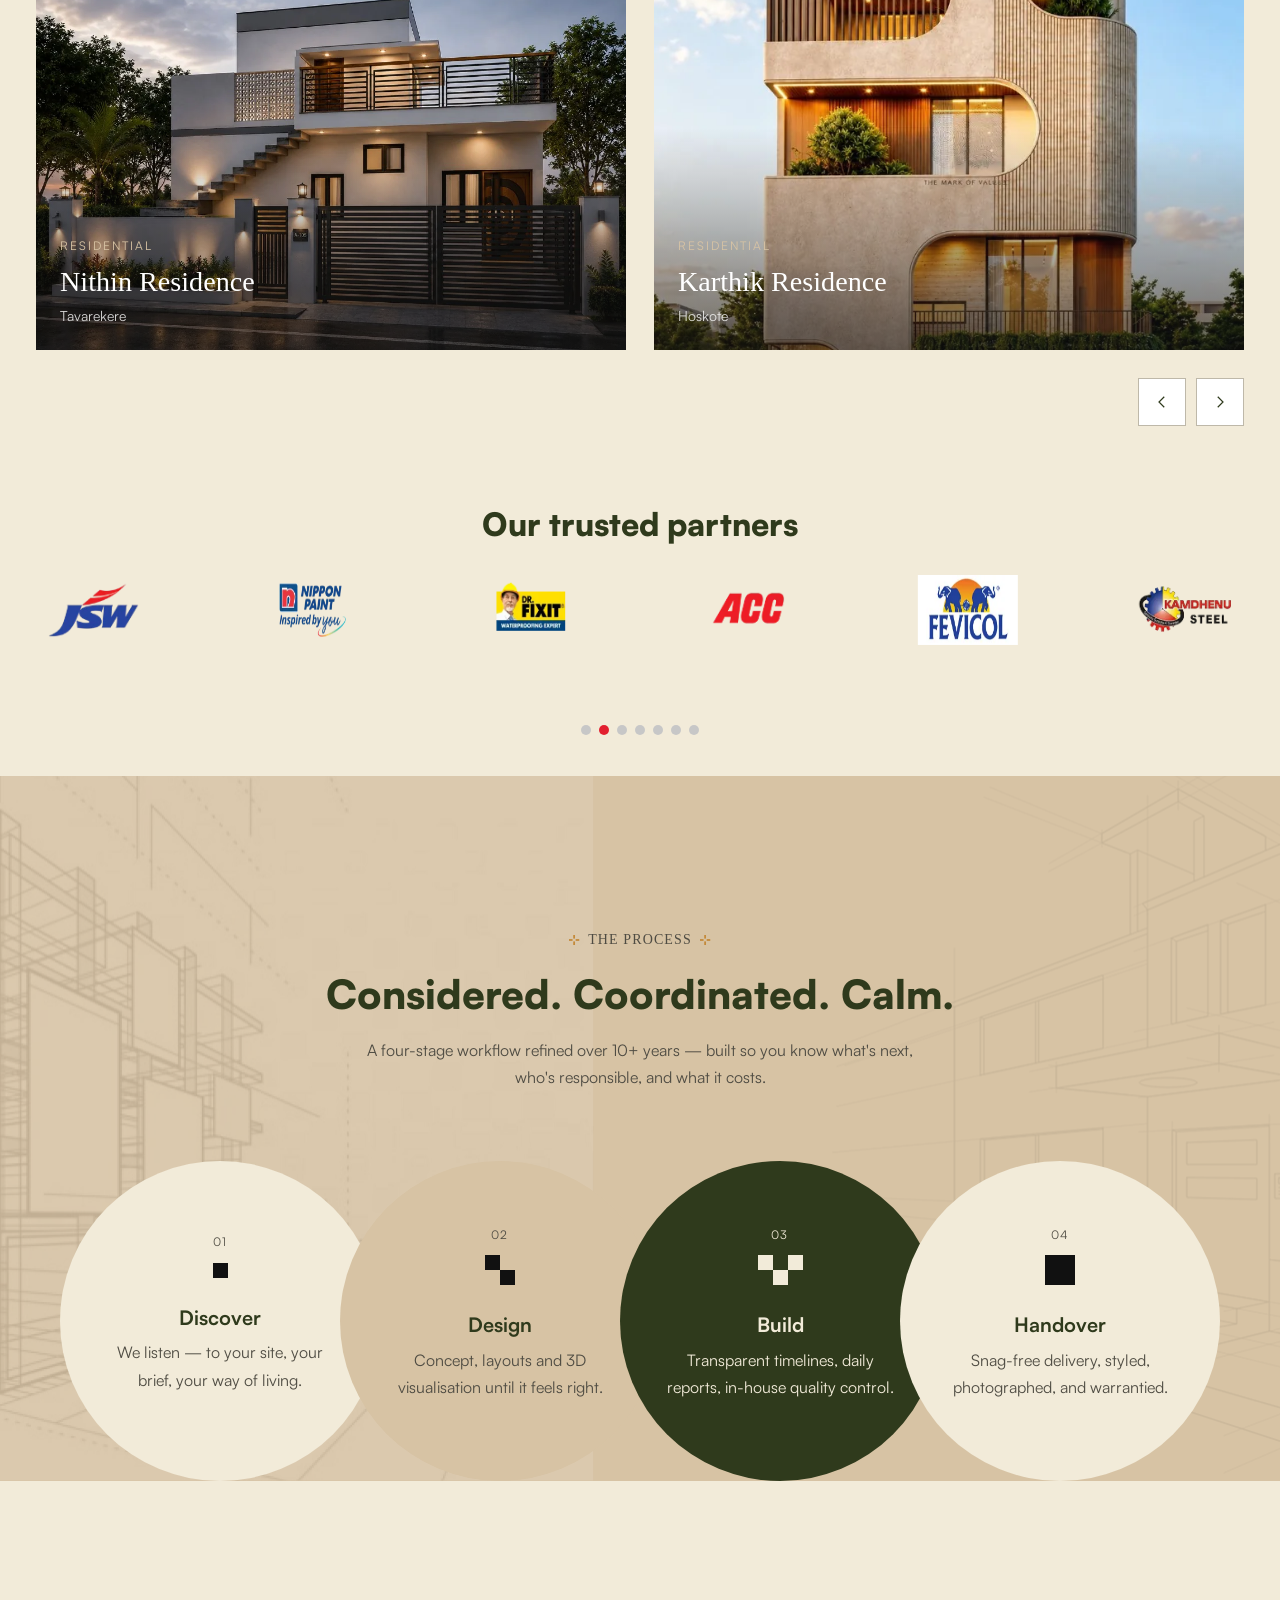
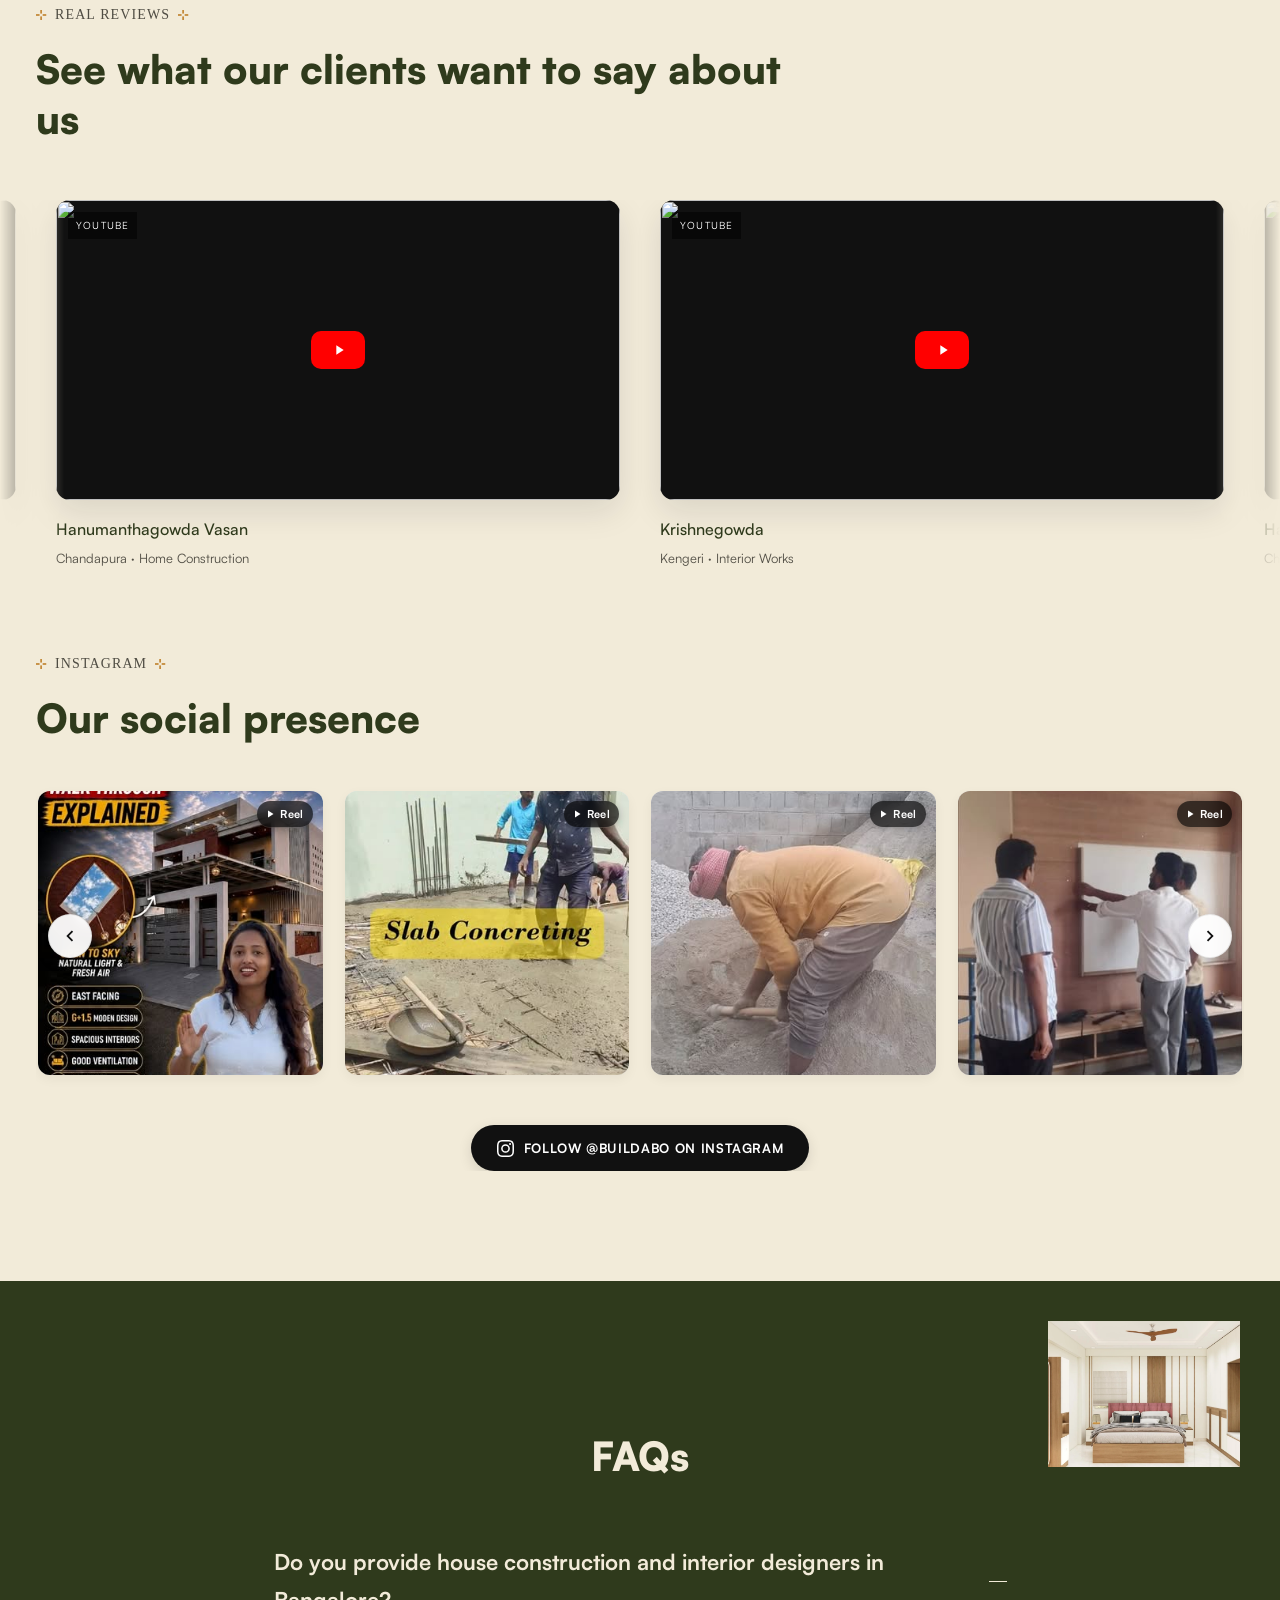
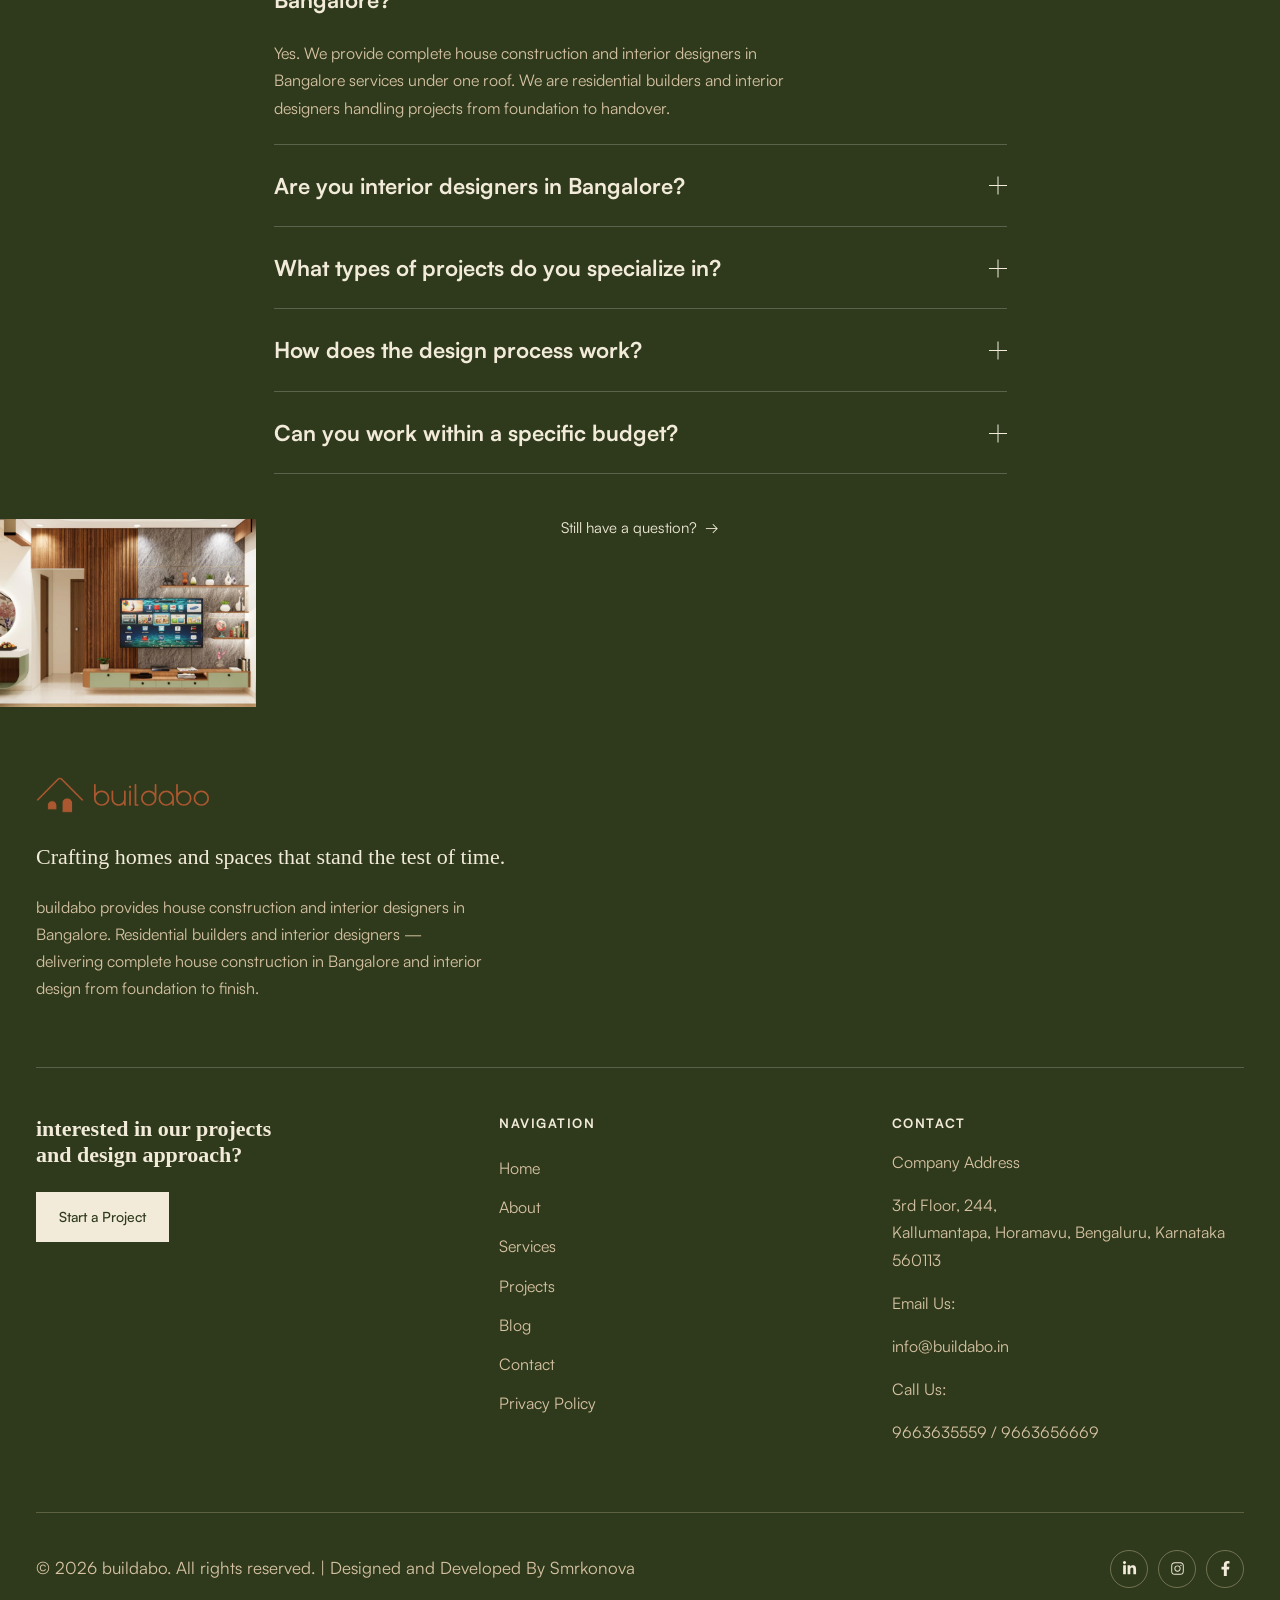
==== commit ca87a080: "Test auto deploy" ====
--- a/index.html
+++ b/index.html
@@ -36,7 +36,7 @@
 
   <link rel="preload" as="image" href="assets/hero-house-desktop.webp" fetchpriority="high" media="(min-width: 769px)" />
   <link rel="preload" as="image" href="assets/hero-house-mobile.webp" fetchpriority="high" media="(max-width: 768px)" />
-  <link rel="preload" as="image" href="assets/september-offer-badge.webp?v=clear5" />
+  <link rel="preload" as="image" href="assets/october-offer-badge.webp?v=oct1" />
   <link rel="preload" as="font" href="fonts/Satoshi-Black.woff2" type="font/woff2" crossorigin />
   <link rel="preload" as="font" href="fonts/Satoshi-Regular.woff2" type="font/woff2" crossorigin />
   <link rel="preload" as="image" href="assets/hero-1.webp?v=pdf1" />
@@ -138,12 +138,12 @@
                 <!-- LEFT COLUMN -->
                 <div class="ad-hero-left">
                   
-                  <!-- September Offer Badge -->
+                  <!-- October Offer Badge -->
                   <div class="ad-offer-badge-wrap js-fade" data-y="16">
                     <img
-                      src="assets/september-offer-badge.webp?v=clear5"
-                      srcset="assets/september-offer-badge@2x.webp 2x, assets/september-offer-badge@3x.webp 3x"
-                      alt="September Offer: ₹50 Off Per Sq.Ft - Offer ends 30 Sep 2026"
+                      src="assets/october-offer-badge.webp?v=oct1"
+                      srcset="assets/october-offer-badge@2x.webp 2x, assets/october-offer-badge@3x.webp 3x"
+                      alt="October Offer: ₹50 Off Per Sq.Ft - Offer ends 30 October 2026"
                       class="ad-offer-badge-img"
                       width="171"
                       height="114"
--- a/css/style.css
+++ b/css/style.css
@@ -5832,7 +5832,7 @@
   }
 }
 
-/* 4. September Offer Badge */
+/* 4. October Offer Badge */
 .ad-offer-badge-wrap {
   margin-bottom: 16px;
   display: inline-block;
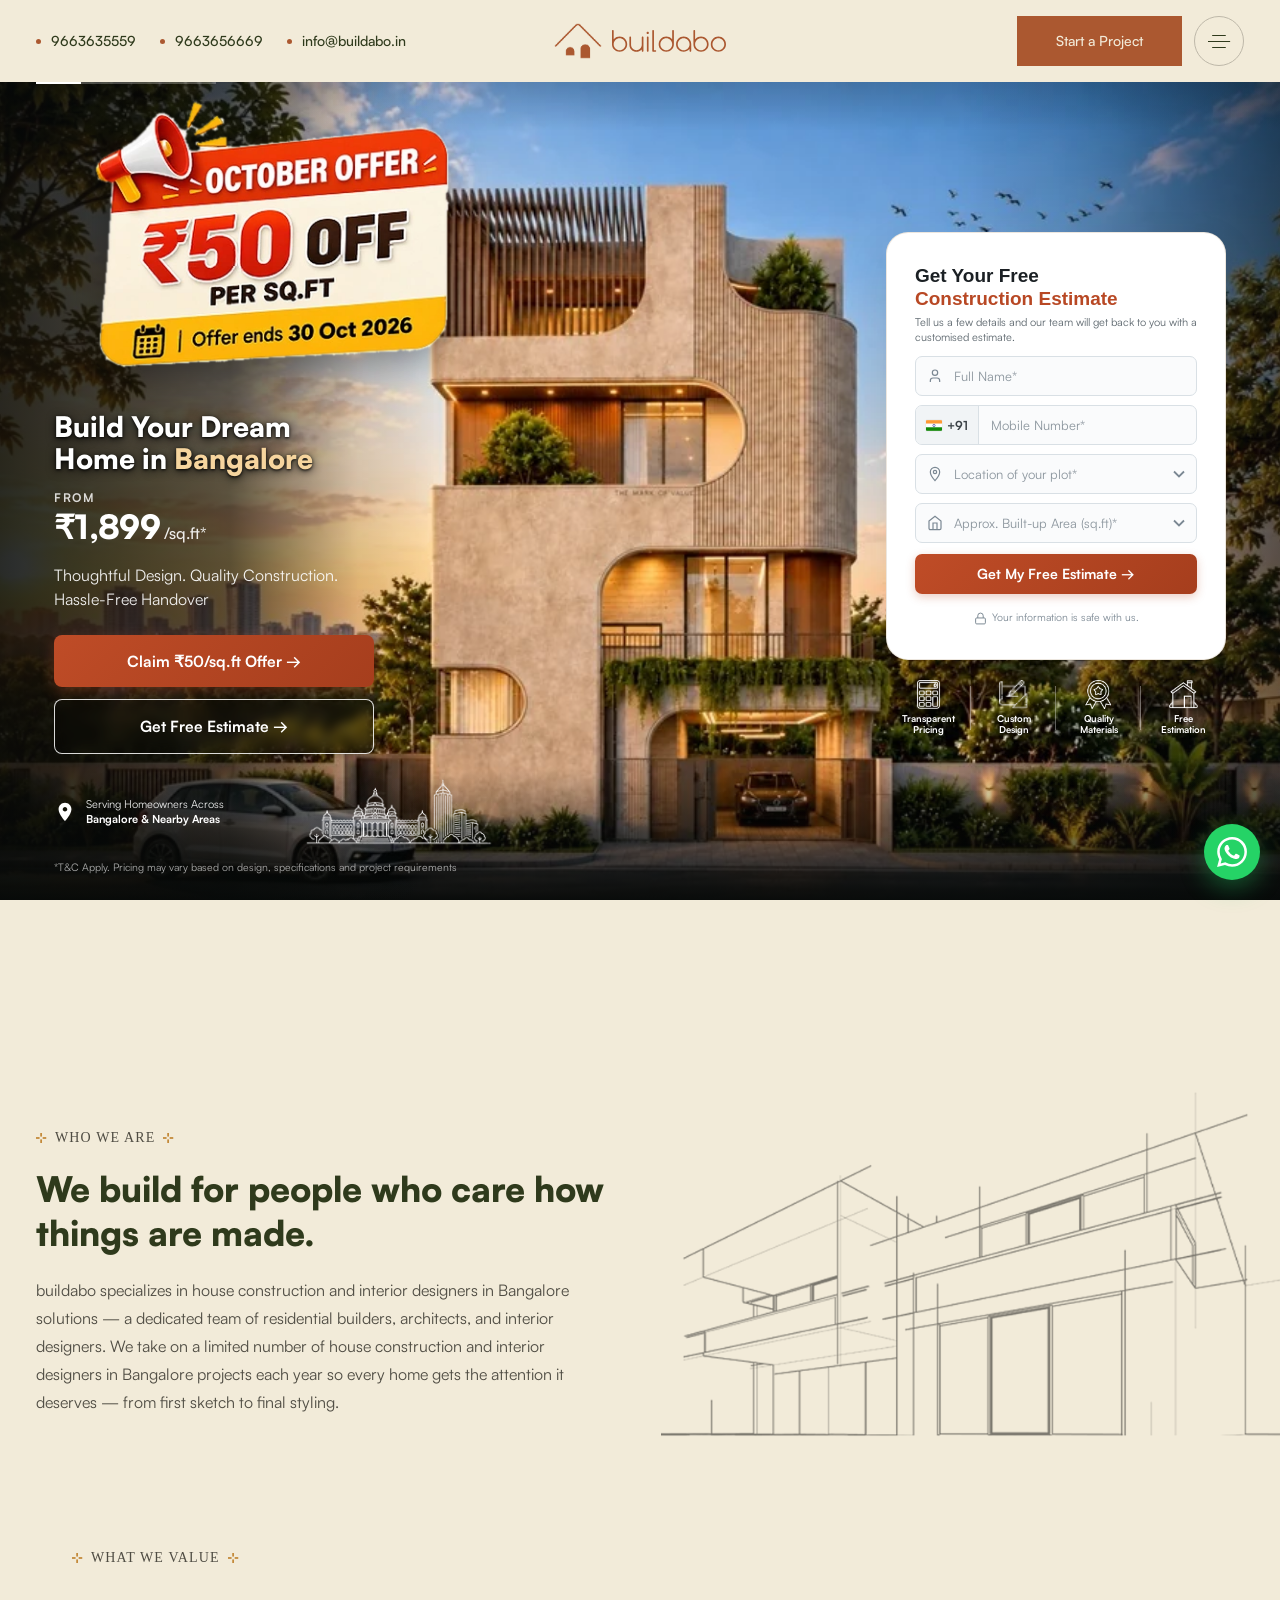
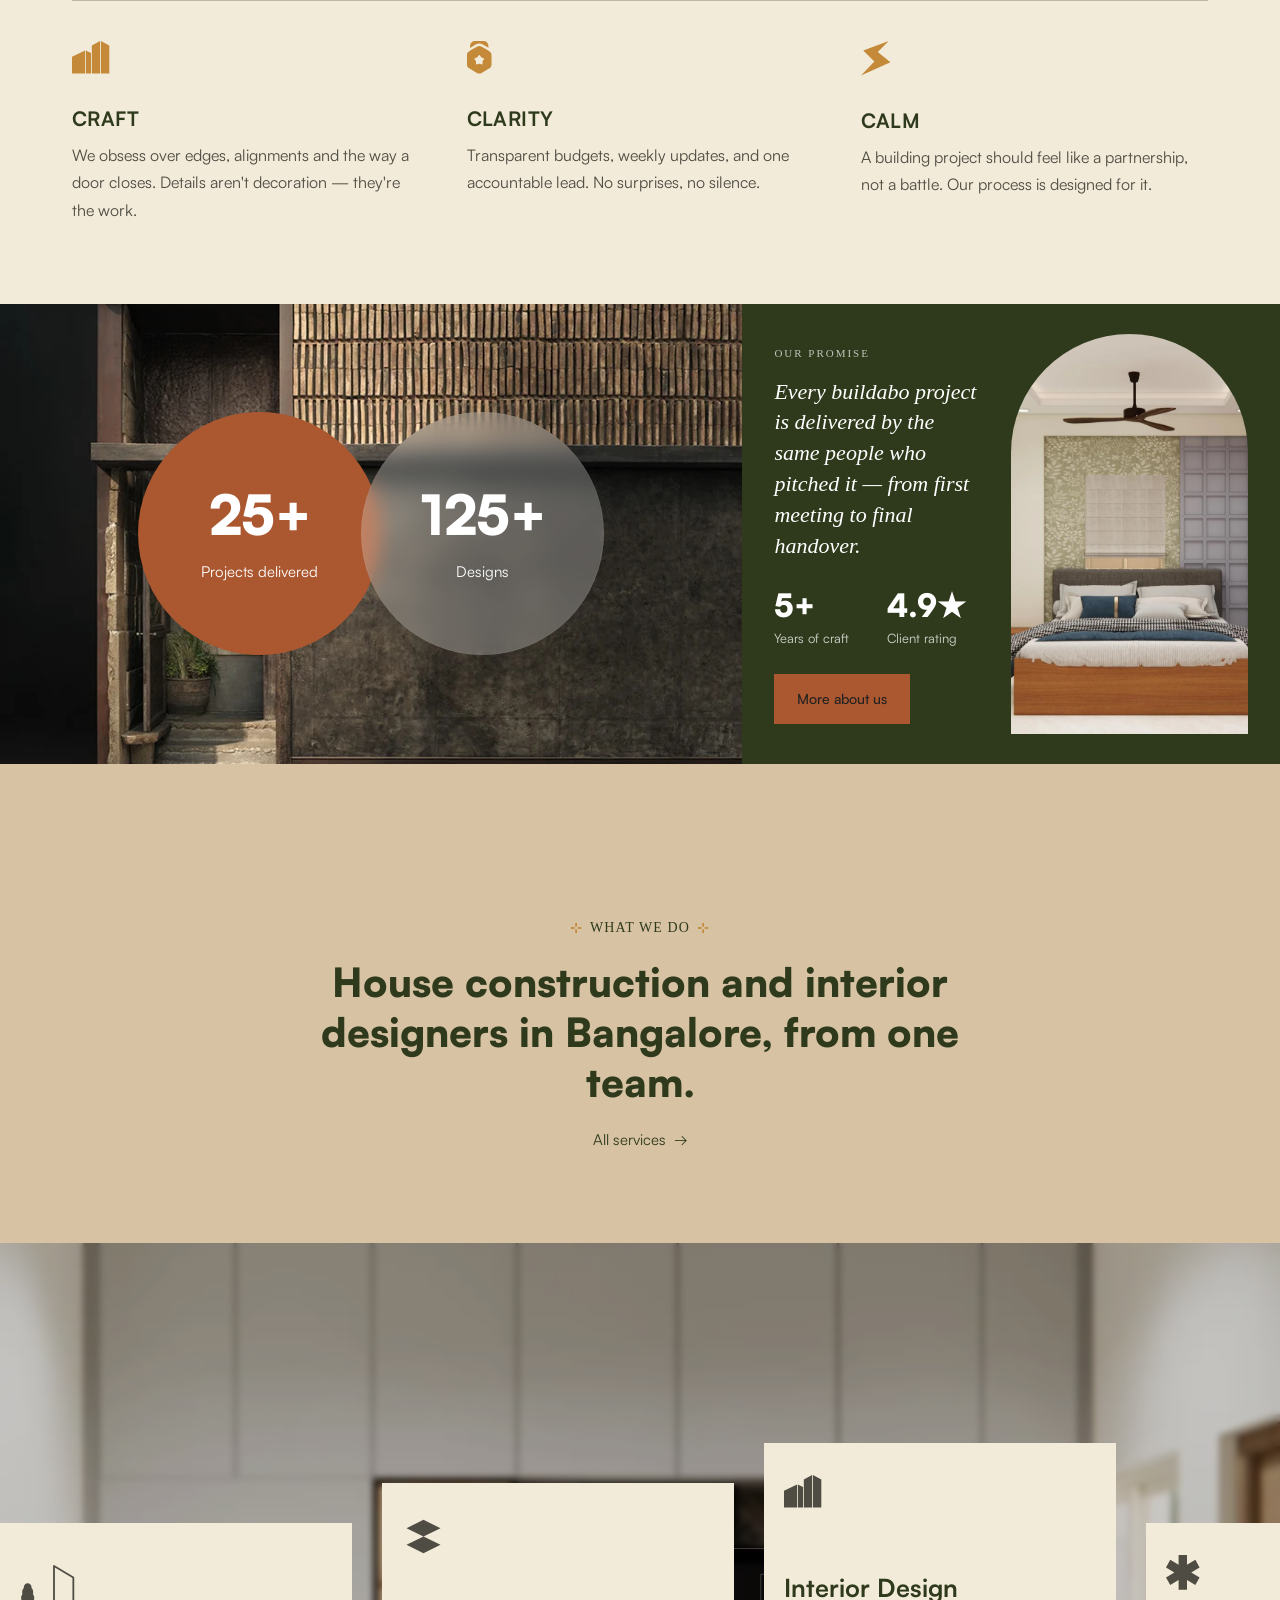
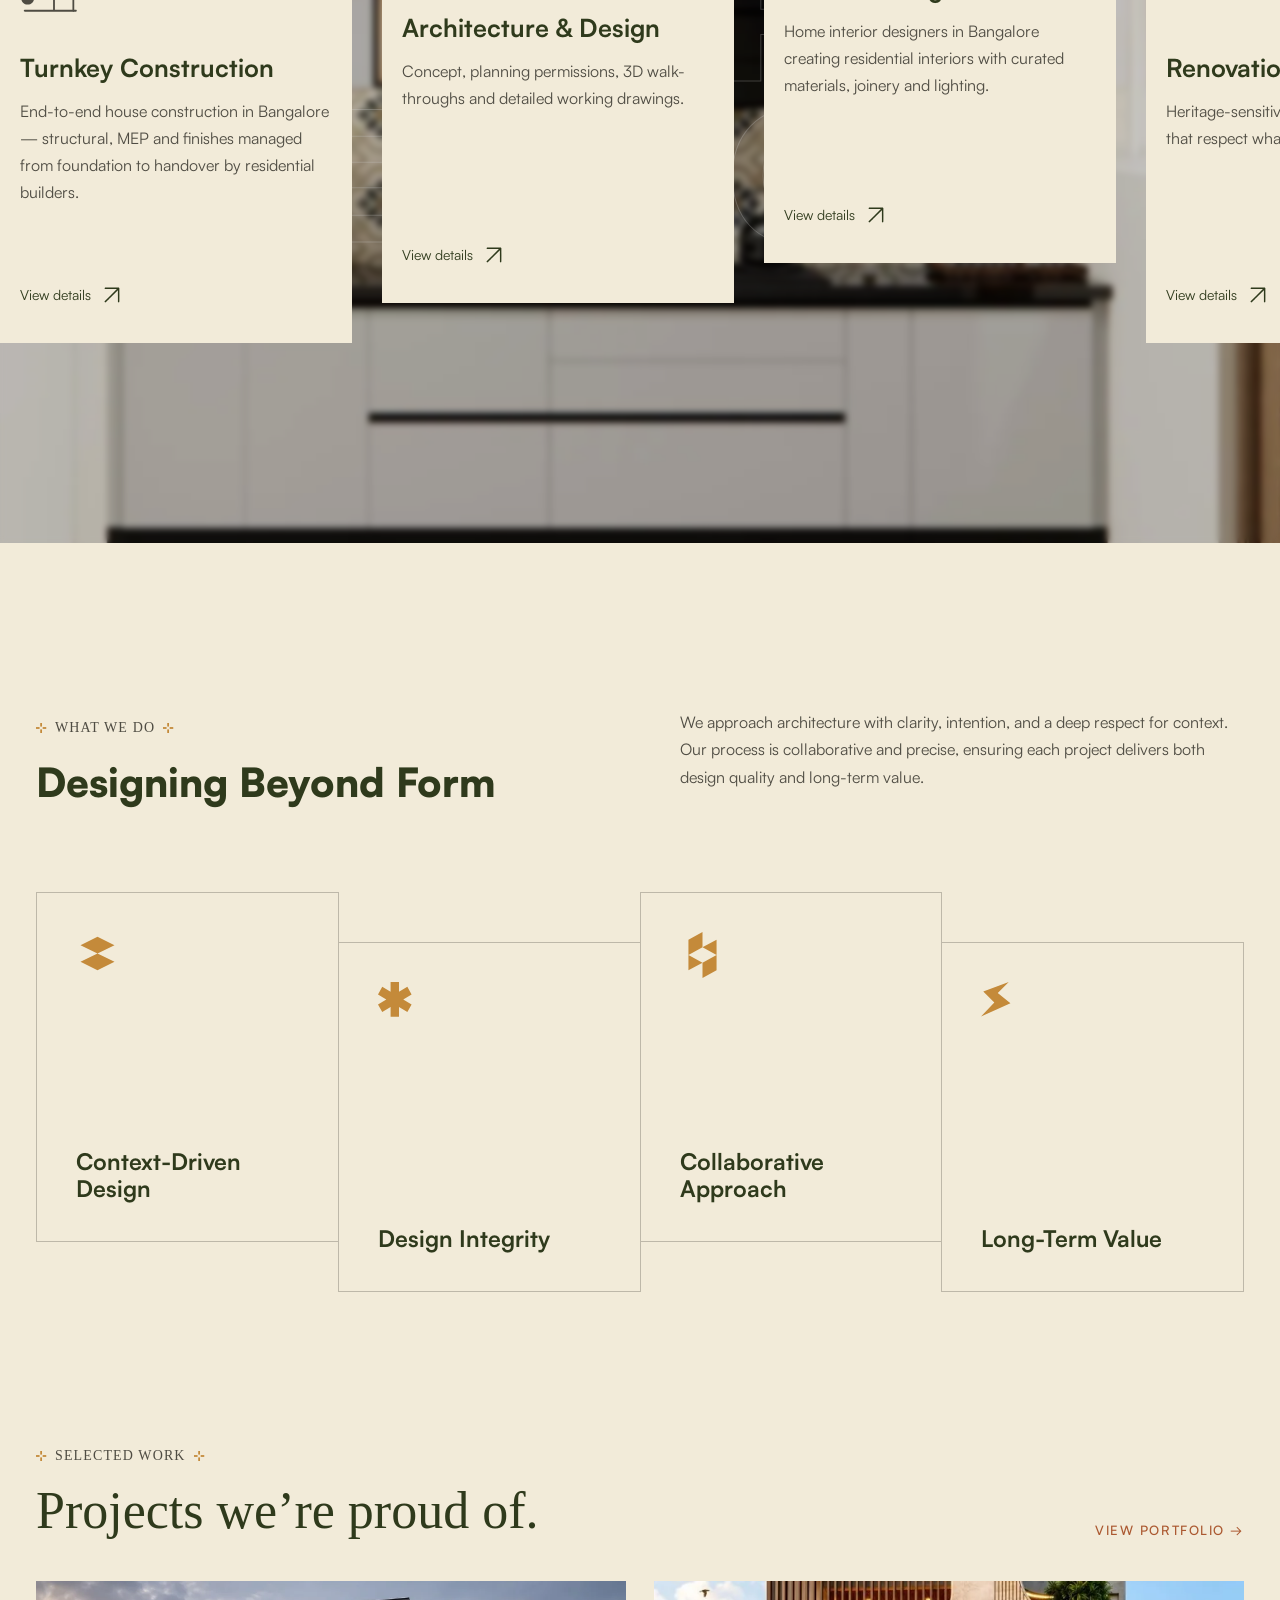
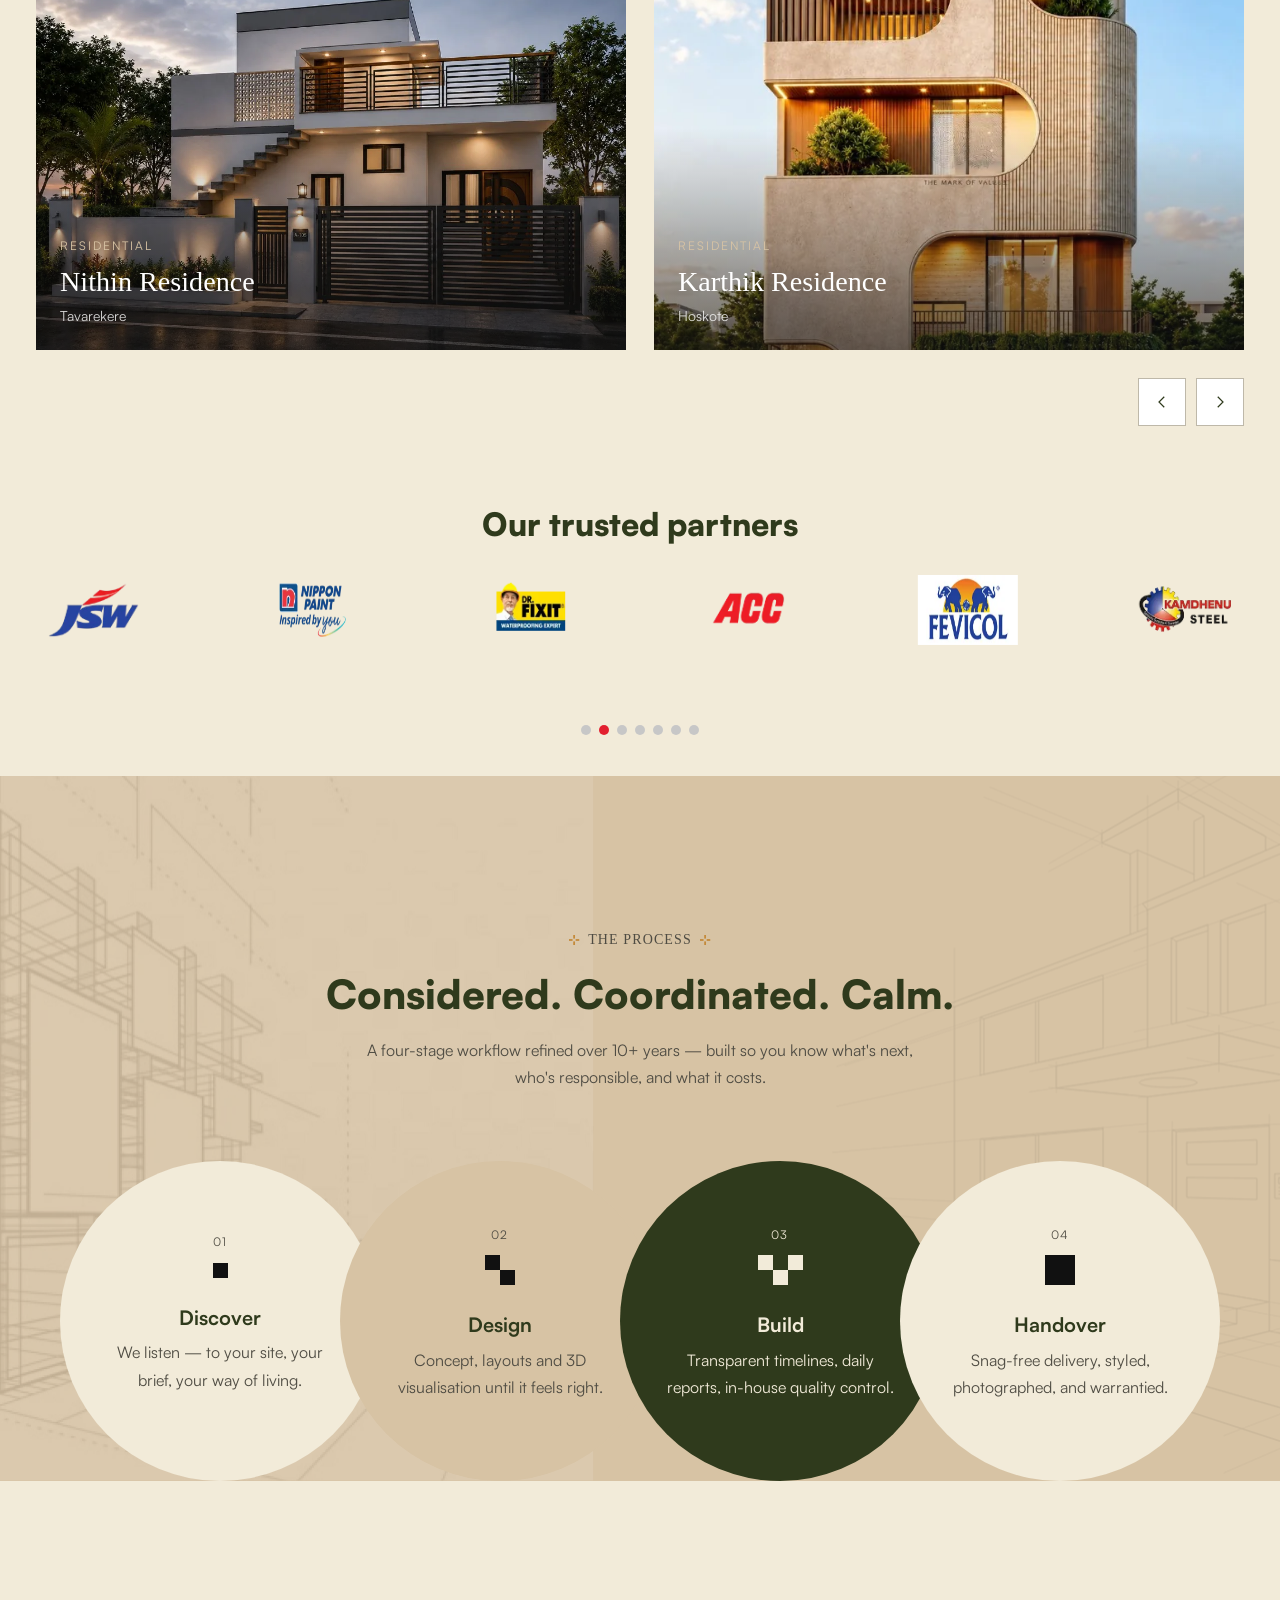
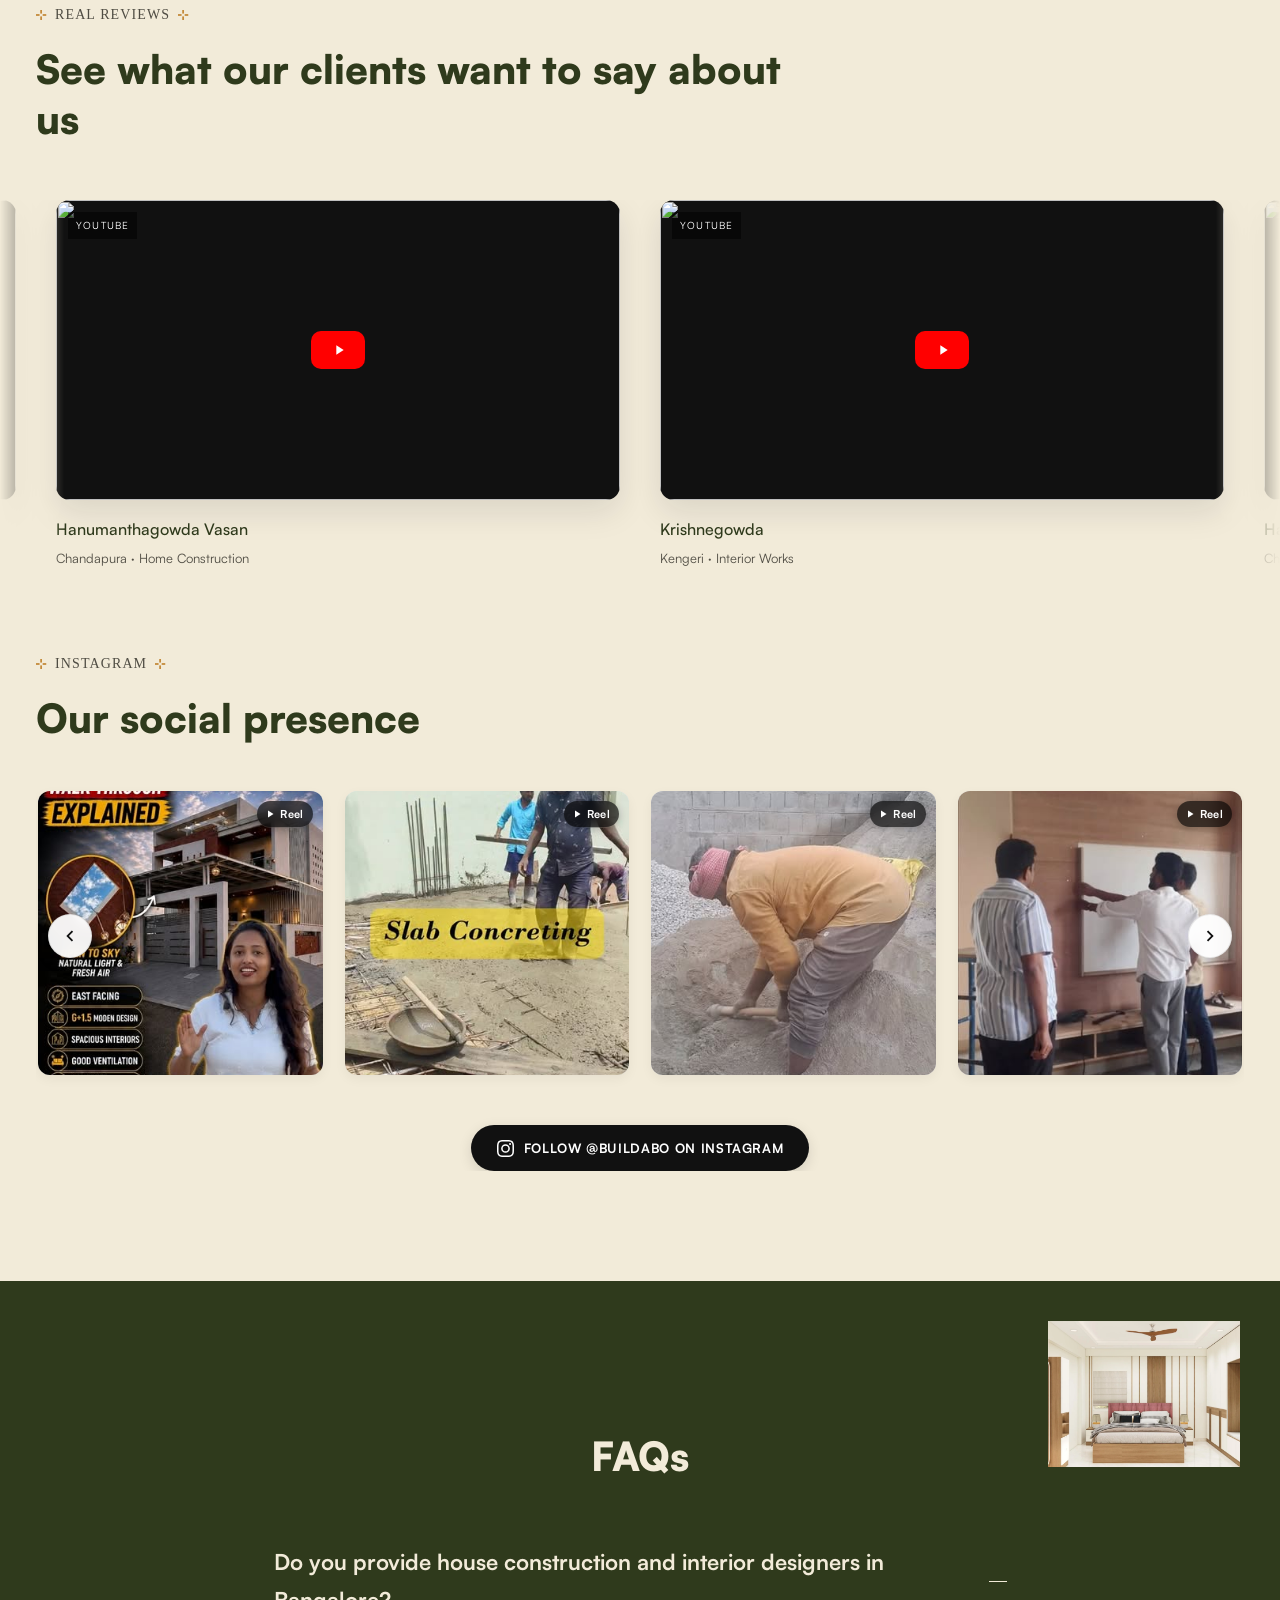
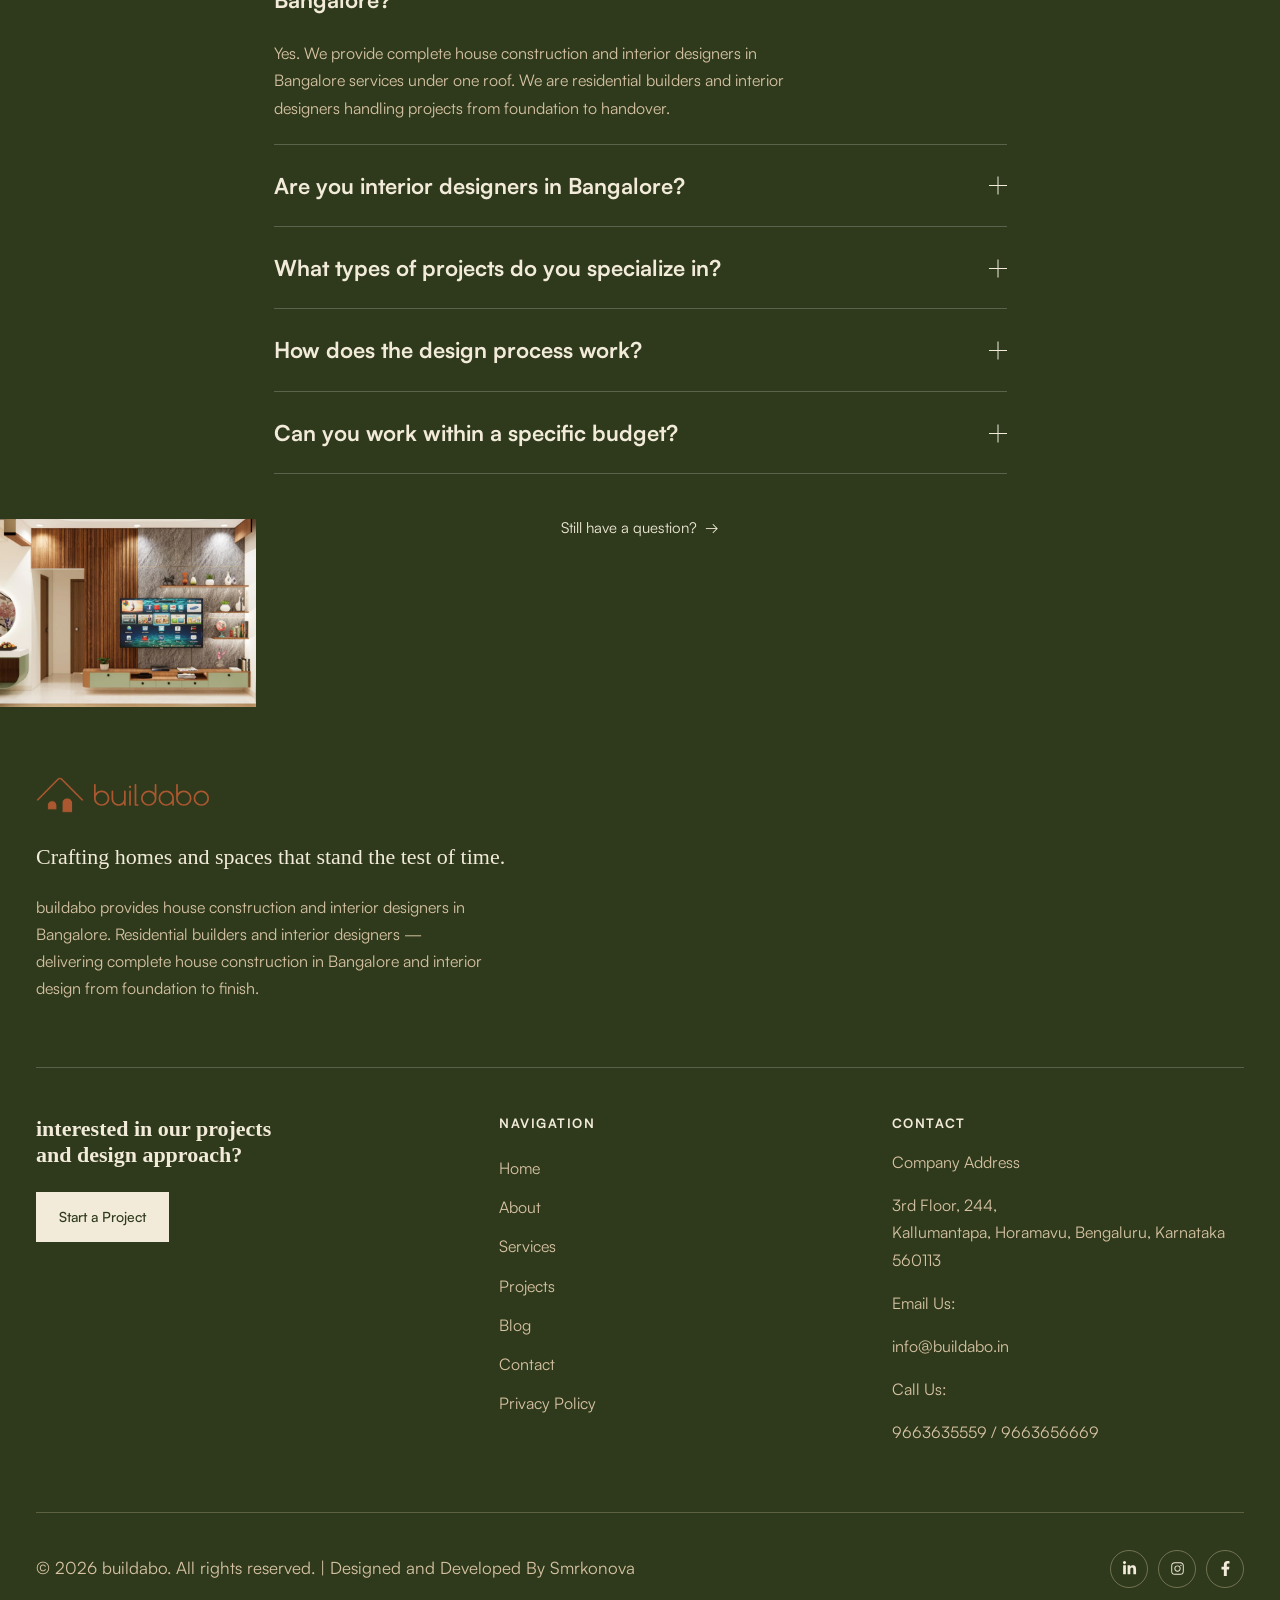
==== commit 3e3ff582: "Update starting price from 1699 to 1899" ====
--- a/index.html
+++ b/index.html
@@ -161,7 +161,7 @@
                   <div class="ad-hero-price-row js-fade" data-y="20" data-delay="0.1">
                     <span class="ad-price-kicker">FROM</span>
                     <div class="ad-price-main">
-                      <span class="ad-price-value">₹1,699</span>
+                      <span class="ad-price-value">₹1,899</span>
                       <span class="ad-price-unit">/sq.ft*</span>
                     </div>
                   </div>
